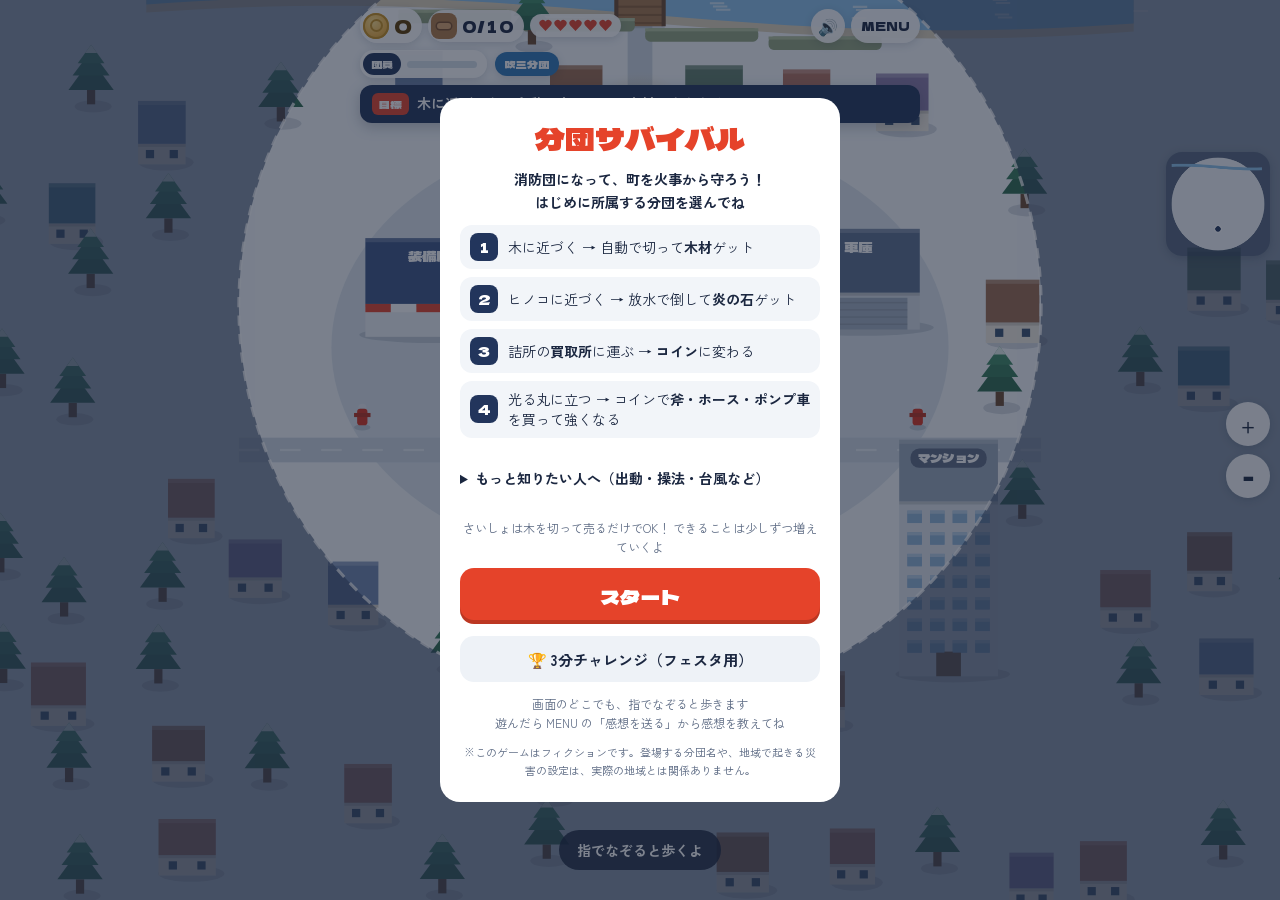
==== index.html @ 6d488d83 "ヒノコたたき：終了時に「タイムアップ！○点」を表示、連打で結果が消えないようにボタンを保護、ランキング画面を追加 Co-Authored-By: Claude Opus 5.5 <noreply@an" ====
<!doctype html>
<html lang="ja">
<head>
<meta charset="utf-8">
<meta name="viewport" content="width=device-width,initial-scale=1,maximum-scale=1,user-scalable=no,viewport-fit=cover">
<script async src="https://www.googletagmanager.com/gtag/js?id=G-117LNT3E63"></script>
<script>window.dataLayer=window.dataLayer||[];function gtag(){dataLayer.push(arguments)}gtag("js",new Date());var DAN=false;try{var q=location.search;if(/[?&]dan=0/.test(q))localStorage.removeItem("suita119-member");else if(/[?&]dan(=|&|$)/.test(q))localStorage.setItem("suita119-member","1");DAN=localStorage.getItem("suita119-member")==="1"}catch(e){}if(DAN)gtag("set","user_properties",{member:"団員"});gtag("config","G-117LNT3E63",DAN?{member:"団員"}:{});</script>
<meta name="theme-color" content="#22355c">
<meta name="apple-mobile-web-app-capable" content="yes">
<meta name="description" content="消防団になって町を火事から守ろう。吹田市消防団のアクション育成ゲーム">
<meta property="og:type" content="website">
<meta property="og:title" content="分団サバイバル｜吹田市消防団のゲーム">
<meta property="og:description" content="消防団になって町を火事から守ろう。吹田市消防団のアクション育成ゲーム">
<meta property="og:url" content="https://suitasyobodan119.github.io/bundan-survival/">
<meta property="og:image" content="https://suitasyobodan119.github.io/bundan-survival/ogp.png">
<meta name="twitter:card" content="summary_large_image">
<style>:root{padding-top:env(safe-area-inset-top,0px);padding-bottom:env(safe-area-inset-bottom,0px)}body{margin:0}img{max-width:100%}[hidden]{display:none!important}</style>
<title>分団サバイバル</title>
<link rel="preconnect" href="https://fonts.googleapis.com">
<link rel="preconnect" href="https://fonts.gstatic.com" crossorigin>
<link rel="stylesheet" href="https://fonts.googleapis.com/css2?family=Dela+Gothic+One&family=Zen+Kaku+Gothic+New:wght@500;700&display=swap">
</head>
<body>
<style>
/* Layout: full-screen action canvas (snowy town from above). HUD pinned top: coins / backpack / hearts, goal banner under it. Ride button bottom-center. Single committed daylight-snow look. */
:root{
  --ink:#1b2740; --navy:#22355c; --shu:#e5432a; --kin:#f3b648; --kin-d:#c8901f; --snow:#e9eff4;
  --wood:#b07a46; --mute:#5d6b84; --panel:rgba(255,255,255,.94); --ok:#2fa86b;
  --display:"Dela Gothic One","Hiragino Sans","Yu Gothic",sans-serif;
  --body:"Zen Kaku Gothic New","Hiragino Sans","Yu Gothic","Meiryo",sans-serif;
  color-scheme:light;
}
html,body{height:100%;overflow:hidden;background:var(--snow);color:var(--ink);overscroll-behavior:none;touch-action:none}
body{position:fixed;inset:0}
body{font-family:var(--body);font-size:14px;overscroll-behavior:none;-webkit-user-select:none;user-select:none;-webkit-tap-highlight-color:transparent;-webkit-touch-callout:none}
*{box-sizing:border-box}
#cv{position:fixed;inset:0;display:block;touch-action:none}
#hud{position:fixed;left:0;right:0;top:0;padding:calc(env(safe-area-inset-top,0px) + 8px) 10px 0;pointer-events:none;display:flex;flex-direction:column;gap:7px;z-index:5}
.row{display:flex;gap:6px;align-items:center;max-width:560px;width:100%;margin:0 auto}
.pill{display:flex;align-items:center;gap:5px;background:var(--panel);border-radius:999px;padding:3px 10px 3px 3px;box-shadow:0 2px 8px rgba(27,39,64,.16);min-width:0;transition:transform .12s}
.pill b{font-family:var(--display);font-weight:400;font-size:16px;font-variant-numeric:tabular-nums;white-space:nowrap}
.pill.coin b{font-size:20px;color:#5c3b00}
.pill.coin,#pBag{flex:none}
#muteBtn{padding:0;width:34px;font-size:16px}
#hud .row>*{flex-shrink:0}
.row.t1{gap:4px}.row.t1 .pill{padding-right:7px}.row.t1 .pill.coin b{font-size:17px}.row.t1 .pill b,.row.t1 .hearts .hpn{font-size:13px}.row.t1 .ic{width:22px;height:22px}.row.t1 .rbtn{padding:0 8px;font-size:11px}.row.t1 #muteBtn{width:30px;padding:0;font-size:14px}
.row.t2 #pBag .ic{display:none}.row.t2 #pBag{padding-left:8px}.row.t2 .hearts{padding:5px 6px}.row.t2 .hearts i{width:11px;height:11px}
.row.t3 #muteBtn{display:none}
@media (max-width:370px){.row{gap:4px}.pill.coin b{font-size:18px}.hearts{padding:5px 7px}}
.hearts{flex:none;align-items:center}
.hearts .hpn{font-family:var(--display);font-weight:400;font-size:15px;margin-left:3px;color:var(--shu);font-variant-numeric:tabular-nums}
.pill.bump{transform:scale(1.14)}
.pill.full{box-shadow:0 0 0 2px var(--shu),0 2px 8px rgba(27,39,64,.16)}
.pill.full b{color:var(--shu)}
.ic{flex:none;width:26px;height:26px;border-radius:50%;display:grid;place-items:center}
.ic.coin{background:radial-gradient(circle at 40% 35%,#ffe08a,var(--kin) 55%,var(--kin-d));box-shadow:inset 0 0 0 2px var(--kin-d)}
.ic.coin::after{content:"";width:9px;height:9px;border:2px solid var(--kin-d);border-radius:50%}
.ic.bag{background:var(--wood);border-radius:8px}
.pill.sand .ic.bag{background:#cdb27a}
.ic.bag::after{content:"";width:14px;height:6px;border-radius:3px;background:#d9a46e;box-shadow:0 0 0 1.5px #7a4f2a}
.hearts{display:flex;gap:2px;padding:5px 9px;background:var(--panel);border-radius:999px;box-shadow:0 2px 8px rgba(27,39,64,.16)}
.hearts i{width:13px;height:13px;background:var(--shu);clip-path:path("M6.5 12 L1 6.2 A3.2 3.2 0 0 1 6.5 2.4 A3.2 3.2 0 0 1 12 6.2 Z")}
.hearts i.off{background:#c9d2de}
.grow{flex:1}
.rbtn{pointer-events:auto;flex:none;height:34px;min-width:34px;padding:0 10px;border-radius:999px;border:0;background:var(--panel);font-family:var(--display);font-size:12px;color:var(--ink);box-shadow:0 2px 8px rgba(27,39,64,.16);cursor:pointer}
#goal{max-width:560px;width:100%;margin:0 auto;display:flex;align-items:center;gap:8px;background:var(--navy);color:#fff;border-radius:12px;padding:8px 12px;box-shadow:0 4px 14px rgba(27,39,64,.25)}
#goal .tag{flex:none;font-family:var(--display);font-size:11px;background:var(--shu);border-radius:6px;padding:3px 7px;letter-spacing:.04em}
#goal p{margin:0;font-weight:700;font-size:14px;line-height:1.4;text-wrap:balance}
#goal.gold{background:#8a5a00} #goal.gold .tag{background:var(--kin);color:#4a3306}
#goal.alert{background:var(--shu)} #goal.alert .tag{background:#fff;color:var(--shu)}
#ride{position:fixed;left:50%;bottom:calc(env(safe-area-inset-bottom,0px) + 22px);transform:translateX(-50%);z-index:6;border:0;border-radius:16px;background:var(--shu);color:#fff;font-family:var(--display);font-size:17px;padding:14px 26px;box-shadow:0 6px 18px rgba(229,67,42,.45),inset 0 -4px 0 rgba(0,0,0,.18);cursor:pointer;white-space:nowrap}
#ride.off{background:var(--navy);box-shadow:0 6px 18px rgba(34,53,92,.4),inset 0 -4px 0 rgba(0,0,0,.18)}
.rrow{max-width:560px;width:100%;margin:0 auto;display:flex;align-items:center;gap:8px}
.rank{display:flex;align-items:center;gap:6px;background:var(--panel);border-radius:999px;padding:3px 10px 3px 3px;box-shadow:0 2px 8px rgba(27,39,64,.16)}
.rank .badge{font-family:var(--display);font-size:11px;color:#fff;background:var(--navy);border-radius:999px;padding:3px 8px;white-space:nowrap}
.rbar{width:70px;height:7px;border-radius:4px;background:#d5dfe9;overflow:hidden}
.rbar i{display:block;height:100%;width:0;background:linear-gradient(90deg,var(--kin),var(--shu))}
.medal{width:104px;height:104px;margin:0 auto;border-radius:50%;display:grid;place-items:center;text-align:center;font-family:var(--display);font-size:17px;line-height:1.25;color:#fff;box-shadow:inset 0 -6px 0 rgba(0,0,0,.2),0 6px 18px rgba(0,0,0,.18);-webkit-text-stroke:.5px rgba(0,0,0,.25)}
.medal.r0{background:radial-gradient(circle at 35% 30%,#c9a27a,#7a4f2a)}
.medal.r1{background:radial-gradient(circle at 35% 30%,#ebbd8e,#9c5e28)}
.medal.r2{background:radial-gradient(circle at 35% 30%,#ffffff,#8c97a8);color:#22355c}
.medal.r3{background:radial-gradient(circle at 35% 30%,#fff3b0,#d19a12);color:#5a3a00}
.medal.shake{animation:shk .7s ease-in-out}
@keyframes shk{0%,100%{transform:rotate(0)}20%{transform:rotate(-12deg) scale(1.05)}40%{transform:rotate(10deg)}60%{transform:rotate(-8deg) scale(1.08)}80%{transform:rotate(6deg)}}
.sec{margin:14px 0 6px;font-size:15px;text-align:left}.sec small{font-size:11px;color:var(--mute);font-weight:400;margin-left:6px}
.dm{display:flex;flex-direction:column;gap:6px}.dmi{display:grid;grid-template-columns:1fr 64px 34px;align-items:center;gap:6px;font-size:13px;text-align:left}.dmi small{font-size:11px;color:var(--mute);text-align:right}.dmi.done span{color:#2f8a55}
.bdg{display:grid;grid-template-columns:repeat(4,minmax(0,1fr));gap:6px}.bi{background:#f2f4f8;border-radius:10px;padding:6px 2px;text-align:center;opacity:.55}.bi.on{background:#fff5df;opacity:1;box-shadow:inset 0 0 0 2px #f3b648}.bi span{display:block;font-size:22px;line-height:1.2}.bi small{display:block;font-size:9.5px;line-height:1.25;color:var(--ink)}
details.how{margin:12px 0;text-align:left}details.how summary{font-weight:700;cursor:pointer;padding:6px 0}
.eqgrid{display:grid;grid-template-columns:repeat(2,minmax(0,1fr));gap:8px}
.eqi{border-radius:12px;padding:8px 10px;background:#f2f5f9;font-size:12px;line-height:1.4}
.eqi b{display:block;font-family:var(--display);font-weight:400;font-size:13px}
.eqi.r1{background:#f6e3cf}.eqi.r2{background:#e6ebf2}.eqi.r3{background:#fff1c2}
.prog{height:10px;border-radius:5px;background:#e3e9f0;overflow:hidden}.prog i{display:block;height:100%;background:linear-gradient(90deg,var(--kin),var(--shu))}
.qq{margin:0;font-weight:700;font-size:16px;line-height:1.7}
.qq rt,.qbtn rt,.qex rt{font-size:.55em}
.qc{display:flex;flex-direction:column;gap:8px}
.qbtn{border:2px solid #dbe3ec;background:#f7f9fc;border-radius:12px;padding:11px 12px;font:inherit;font-weight:700;font-size:15px;text-align:left;color:var(--ink);cursor:pointer;line-height:1.5}
.qbtn:disabled{cursor:default}
.qbtn.ok{background:#dcf5e7;border-color:var(--ok)} .qbtn.ng{background:#fde3dd;border-color:var(--shu)}
.qex{background:#f2f5f9;border-radius:12px;padding:10px 12px;font-size:13px;line-height:1.65}
.qex .note{display:block;margin-top:6px;text-align:left}
.qres{font-family:var(--display);font-size:22px;text-align:center}
.qres.ok{color:var(--ok)} .qres.ng{color:var(--shu)}
.shbar{position:relative;height:46px;border-radius:12px;background:#e3e9f0;overflow:hidden;cursor:pointer}
.shzone{position:absolute;top:0;bottom:0;background:rgba(47,168,107,.45);border-left:3px solid var(--ok);border-right:3px solid var(--ok)}
.shpin{position:absolute;top:-4px;bottom:-4px;width:6px;margin-left:-3px;background:var(--shu);border-radius:3px;box-shadow:0 0 0 2px #fff}
.shlog{display:flex;gap:6px;justify-content:center;flex-wrap:wrap;min-height:26px}
.shlog span{font-family:var(--display);font-size:12px;border-radius:999px;padding:3px 9px;color:#fff;background:var(--navy)}
.shlog span.p{background:var(--kin);color:#4a3306}.shlog span.m{background:#9aa3b2}
.shstep{font-family:var(--display);font-size:24px;text-align:center;color:var(--navy);margin:0}
.town{font-family:var(--display);font-size:11px;color:#fff;background:#e5432a;border-radius:999px;padding:4px 10px;box-shadow:0 2px 8px rgba(27,39,64,.16);white-space:nowrap}
.rk{width:100%;border-collapse:collapse;font-size:13px}.rk td{padding:4px 6px;border-bottom:1px solid #eef2f6;font-variant-numeric:tabular-nums}.rk td:first-child{width:2.5em;font-family:var(--display)}.rk td:last-child{text-align:right}
.rk tr.me td{background:#fff1c2;font-weight:700}
.fic{font-size:11px;color:var(--mute);text-align:center;line-height:1.5}
#zbar{position:fixed;left:0;top:0;transform-origin:0 0;z-index:50;display:flex;flex-direction:column;align-items:center;gap:6px;padding:12px 16px calc(12px + env(safe-area-inset-top,0px));background:var(--navy);color:#fff;font-weight:700;text-align:center}
#zbar button{border:0;border-radius:12px;background:var(--kin);color:#4a3306;font:inherit;font-weight:700;font-size:16px;padding:10px 18px;cursor:pointer}
#zbar small{font-size:12px;opacity:.85}
button,a,.qbtn{touch-action:manipulation}
.hgrid{display:grid;grid-template-columns:repeat(3,minmax(0,1fr));gap:8px}
.hbtn{border:2px solid #dbe3ec;background:#f7f9fc;border-radius:12px;padding:12px 4px;font:inherit;font-weight:700;font-size:14px;color:var(--ink);cursor:pointer}
.hbtn.on{border-color:var(--shu);background:#fde3dd}
#mini{position:fixed;right:10px;top:calc(env(safe-area-inset-top,0px) + 152px);width:104px;height:104px;border-radius:16px;background:rgba(52,68,98,.55);box-shadow:0 2px 10px rgba(27,39,64,.25);z-index:5;cursor:pointer;touch-action:manipulation}
.box>div>.btn{display:block;width:100%}
.cpr{position:relative;display:grid;place-items:center;height:190px;margin:8px 0}
.cprbeat{position:absolute;width:170px;height:170px;border-radius:50%;background:rgba(229,67,42,.18);animation:cprb .545s ease-out infinite}
@keyframes cprb{0%{transform:scale(.8);opacity:1}100%{transform:scale(1.15);opacity:.15}}
.cprbtn{position:relative;width:140px;height:140px;border-radius:50%;border:0;background:radial-gradient(circle at 40% 35%,#ff7a5c,#e5432a);color:#fff;font:inherit;font-size:24px;font-weight:900;box-shadow:0 8px 0 #a82a17;touch-action:manipulation;-webkit-user-select:none;user-select:none;cursor:pointer}
.cprbtn.hit{animation:cprh .12s}@keyframes cprh{50%{transform:translateY(6px);box-shadow:0 2px 0 #a82a17}}
.cprmeter{text-align:center;font-weight:900;font-size:34px;line-height:1}.cprmeter small{font-size:12px;margin-left:4px;color:var(--mute)}.cprmeter .ok{color:#2f8a55}.cprmeter .slow,.cprmeter .fast{color:#e5432a}
.tsucard{background:#fff5df;border-radius:12px;padding:10px 12px;font-size:13px;text-align:left;margin:6px 0 10px}.tsucard b{display:block;color:#8a5a00;font-size:12px}
.tsuq{font-weight:800;text-align:left;margin:8px 0}.note.ng{color:#e5432a;font-weight:700}
.real{margin:14px 0 6px;padding:12px;border-radius:14px;background:#f2f5f9;text-align:center}.real b{display:block;margin-bottom:8px}.real a.fb{display:block;margin:6px 0}.real span{display:block;font-size:11px;color:var(--mute);margin-top:6px;line-height:1.5}
.rtabs{display:grid;grid-template-columns:1fr 1fr;gap:6px;margin:4px 0}.rtab{border:2px solid #dbe3ec;background:#f7f9fc;border-radius:10px;padding:8px;font:inherit;font-weight:700;color:var(--ink)}.rtab.on{border-color:var(--shu);background:#fde3dd}
.ichi{background:#fff5df;border:2px solid #f3b648;border-radius:14px;padding:10px 12px;text-align:left;margin:4px 0}.ichi b{display:block;margin-bottom:4px}.ichi span{display:block;font-size:12px;line-height:1.6}.ichi a.fb{display:block;margin-top:6px;text-align:center}
a.fb.fbbig{display:block;text-align:center;font-size:17px;padding:14px 10px}
.btn.modebtn{display:flex;flex-direction:column;align-items:center;justify-content:center;gap:2px;padding:10px 12px;line-height:1.3}.btn.modebtn b{font-size:18px}.btn.modebtn small{font-size:12px;font-weight:700;opacity:.75}
.btn.danger{background:#fde3dd;color:#b8321e}.btn[disabled]{opacity:.5}
.qsrow{display:grid;grid-template-columns:repeat(3,minmax(0,1fr));gap:6px}.qsrow .btn{font-size:13px;line-height:1.35;padding:8px 4px;min-height:84px;margin-top:0}.qsrow .btn span{display:block;font-size:22px}.qsrow .btn b{display:block;font-size:13px;white-space:nowrap;letter-spacing:-.02em}.qsrow .btn small{display:block;font-size:11px;opacity:.75}.qzlinks a b{display:block;font-size:12px;white-space:nowrap;letter-spacing:-.03em}.qzlinks a small{display:block;font-size:10px}
.qzlinks{display:grid;grid-template-columns:repeat(3,minmax(0,1fr));gap:6px}.real .qzlinks a.fb{margin:0;font-size:12px;line-height:1.35;padding:8px 2px}
.row2{display:grid;grid-template-columns:1fr 1fr;gap:8px}.row2 .btn{margin-top:8px}
#taBar{position:fixed;left:10px;top:calc(env(safe-area-inset-top,0px) + 152px);z-index:6;background:rgba(27,39,64,.88);color:#fff;font-weight:800;font-size:17px;border-radius:14px;padding:8px 12px;pointer-events:none;font-variant-numeric:tabular-nums}
#taBar.low{background:#e5432a;animation:tapulse 1s infinite}@keyframes tapulse{50%{transform:scale(1.06)}}
label.nm{display:block;margin:12px 0 4px;font-size:13px;font-weight:700;text-align:left}label.nm input{display:block;width:100%;box-sizing:border-box;margin-top:6px;font:inherit;font-size:18px;padding:10px 12px;border:2px solid #dbe3ec;border-radius:12px}
.btn.mini{font-size:12px;padding:8px;opacity:.7}.rk td small{display:block;font-size:10px;color:var(--mute)}
#zoom{position:fixed;right:10px;top:50%;transform:translateY(-50%);z-index:5;display:flex;flex-direction:column;gap:8px}
#zoom button{width:44px;height:44px;border-radius:50%;border:0;background:var(--panel);font-family:var(--display);font-size:22px;line-height:1;color:var(--ink);box-shadow:0 2px 8px rgba(27,39,64,.2);cursor:pointer}
#zoom button:disabled{opacity:.4;cursor:default}
#zoom button:focus-visible{outline:3px solid var(--kin);outline-offset:2px}
.warn{background:#fff4e0;border-radius:12px;padding:10px 12px;font-size:13px;line-height:1.55}
.warn b{color:var(--shu)}
#hint{position:fixed;left:50%;bottom:calc(env(safe-area-inset-bottom,0px) + 30px);transform:translateX(-50%);background:rgba(27,39,64,.84);color:#fff;border-radius:999px;padding:10px 18px;font-weight:700;font-size:14px;pointer-events:none;white-space:nowrap;z-index:5}
#pop{opacity:0;position:fixed;left:0;right:0;top:38%;z-index:7;display:flex;flex-direction:column;align-items:center;gap:6px;pointer-events:none;padding-inline:16px;text-align:center}
#pop h3{margin:0;font-family:var(--display);font-weight:400;font-size:34px;color:#fff;-webkit-text-stroke:2px var(--shu);paint-order:stroke fill;text-shadow:0 4px 0 var(--shu),0 8px 18px rgba(0,0,0,.25)}
#pop p{margin:0;background:rgba(27,39,64,.86);color:#fff;font-weight:700;border-radius:999px;padding:6px 14px;font-size:14px}
#pop.show{animation:pop 1.9s ease-out forwards}
@keyframes pop{0%{opacity:0;transform:scale(.4)}12%{opacity:1;transform:scale(1.12)}22%{transform:scale(1)}80%{opacity:1}100%{opacity:0;transform:translateY(-20px)}}
.toasts{position:fixed;left:0;right:0;top:calc(env(safe-area-inset-top,0px) + 104px);display:flex;flex-direction:column;align-items:center;gap:6px;pointer-events:none;z-index:6;padding-inline:16px}
.toast{background:#fff;border-radius:10px;padding:8px 14px;font-weight:700;font-size:13px;box-shadow:0 4px 14px rgba(27,39,64,.2);border-left:4px solid var(--kin);animation:tin .25s ease-out;max-width:520px}
.toast.ok{border-left-color:var(--ok)} .toast.ng{border-left-color:var(--shu)}
@keyframes tin{from{transform:translateY(-6px);opacity:0}to{transform:none;opacity:1}}
.modal{position:fixed;inset:0;z-index:10;background:rgba(20,30,50,.55);display:grid;place-items:center;padding:24px 16px}
.box{touch-action:pan-y;width:100%;max-width:400px;background:#fff;border-radius:20px;padding:22px 20px;display:flex;flex-direction:column;gap:12px;max-height:88vh;overflow:auto}
.box h2{margin:0;font-family:var(--display);font-weight:400;font-size:30px;color:var(--shu);text-align:center;line-height:1.2}
.box p{margin:0;line-height:1.6}
.box .lead{text-align:center;font-weight:700}
.loop{list-style:none;margin:0;padding:0;display:flex;flex-direction:column;gap:8px}
.loop li{display:flex;gap:10px;align-items:center;background:#f2f5f9;border-radius:12px;padding:8px 10px;line-height:1.45}
.loop .n{flex:none;width:28px;height:28px;border-radius:8px;background:var(--navy);color:#fff;display:grid;place-items:center;font-family:var(--display);font-size:14px}
.btn{border:0;border-radius:14px;background:var(--shu);color:#fff;font-family:var(--display);font-size:20px;min-height:56px;padding:0 18px;cursor:pointer;box-shadow:inset 0 -4px 0 rgba(0,0,0,.18)}
.btn.sub{background:#eef2f7;color:var(--ink);font-family:var(--body);font-weight:700;font-size:15px;min-height:46px;box-shadow:none}
.btn:focus-visible,.rbtn:focus-visible,#ride:focus-visible{outline:3px solid var(--kin);outline-offset:2px}
.fb{display:flex;align-items:center;justify-content:center;gap:8px;min-height:50px;border-radius:14px;background:var(--kin);color:#4a3306;font-family:var(--display);font-size:17px;text-decoration:none;box-shadow:inset 0 -4px 0 rgba(0,0,0,.15)}
.fb:focus-visible{outline:3px solid var(--navy);outline-offset:2px}
.note{font-size:12px;color:var(--mute);text-align:center}
@media (prefers-reduced-motion:reduce){.toast{animation:none}}
</style>

<canvas id="cv" aria-label="ゲーム画面。分団の町を上から見た様子"></canvas>
<div id="hud">
  <div class="row">
    <div class="pill coin" id="pCoin"><span class="ic coin"></span><b id="hCoin">0</b></div>
    <div class="pill" id="pBag"><span class="ic bag"></span><b id="hBag">0/10</b></div>
    <div class="hearts" id="hHeart" aria-label="体力"></div>
    <span class="grow"></span>
    <button class="rbtn" id="muteBtn" aria-label="音のオンオフ">🔊</button>
    <button class="rbtn" id="menuBtn">MENU</button>
  </div>
  <div class="rrow"><div class="rank"><span class="badge" id="hRank">団員</span><span class="rbar"><i id="hRankBar"></i></span></div><span class="town" id="hTown">吹三分団</span></div>
  <div id="goal"><span class="tag" id="goalTag">目標</span><p id="goalText"></p></div>
</div>
<canvas id="mini" width="224" height="224" aria-label="ミニマップ。タップした場所に矢印を出す"></canvas>
<div id="taBar" hidden></div>
<div id="zoom"><button id="zIn" aria-label="ズームイン">＋</button><button id="zOut" aria-label="ズームアウト">－</button></div>
<button id="ride" hidden>ポンプ車に乗る</button>
<div id="hint">指でなぞると歩くよ</div>
<div id="zbar" hidden><span>画面が拡大されています</span><button id="zfix">元の大きさに戻す</button><small>戻らない時は、2本指でつまんで縮めてね</small></div>
<div id="pop"><h3 id="popH"></h3><p id="popP"></p></div>
<div class="toasts" id="toasts" aria-live="polite"></div>
<div id="modalRoot"></div>

<script>
/* ===================== 設定 ===================== */
const KEY='bundan-survival-v3';
const RAD=[0,390,540,700,880,1060];
const CAPS=[0,10,20,35,55,80];
const MULT=[0,1,1.5,2,3];
const UP={
  axe:{name:'斧',icon:'axe',cost:[null,5,20,60,150,400],fx:l=>`木を切るのが速くなった！ 1本で木材${1+l}個`},
  bag:{name:'リュック',icon:'bag',cost:[null,8,25,70,180],fx:l=>`背中に${CAPS[l]}個まで持てる！`},
  hose:{name:'ホース',icon:'hose',cost:[null,10,30,80,200,500],fx:l=>'放水が強く、遠くまで届く！'},
  truck:{name:'ポンプ車',icon:'truck',cost:[30,100,260,650],fx:l=>l===1?'自動で火事とヒノコを消しに行く！ 近くで「乗る」もできる':'ポンプ車がパワーアップ！'},
  yagura:{name:'火の見やぐら',icon:'tower',cost:[null,50,150,400,1000],fx:l=>'町が広がった！ 木もヒノコも増える'},
  price:{name:'買取アップ',icon:'price',cost:[null,30,90,250],fx:l=>`売ったときのコインが${MULT[l]}倍！`},
  levee:{name:'堤防',icon:'levee',cost:[60,160,380],fx:l=>`堤防が${l}段高くなった！ 土嚢が少なくても町を守れる`},
  rail:{name:'トロッコ',icon:'cart',cost:[80,220,520],fx:l=>`${['','南','西','東'][l]}の森にトロッコ駅ができた！ 木を置くと自動で売ってくれる`},
  box:{name:'装備箱',icon:'chest',fx:()=>''},
  d_mt:{name:'山田分団',icon:'mt',cost:[800],fx:()=>'大きな公園の森がある分団。ときどき林野火災が起きる'},
  d_res:{name:'千里丘分団',icon:'town',cost:[1200],fx:()=>'家が多い分団。ときどき地震が起きる'},
  d_s:{name:'岸部分団',icon:'lake',cost:[1800],fx:()=>'池のある分団。ゲリラ豪雨で浸水が起きる'},
  d_n:{name:'豊津分団',icon:'city',cost:[2500],fx:()=>'オフィスビルが多い分団。高層ビル火災が起きる'},
  d_nw:{name:'千二分団',icon:'town',cost:[1000],fx:()=>'古い木造の家が多い分団。火がとなりへ燃え移る延焼火災が起きる'},
  d_ne:{name:'豊津分団',icon:'city',cost:[1500],fx:()=>'駅前の商店街がある分団。ヒノコの大群がやってくる'},
  d_sw:{name:'吹一分団',icon:'city',cost:[2200],fx:()=>'工場が多い分団。大きな工場火災が起きる'},
  d_se:{name:'吹二分団',icon:'town',cost:[3000],fx:()=>'公園と夏祭りの分団。熱中症の救護出動がある'},
  bus:{name:'路線バス',icon:'bus',cost:[200],fx:()=>'バス停に立つと、ほかの分団へすぐ行ける！'},
  soho:{name:'操法大会',icon:'hose'},
  amb:{name:'救急車',icon:'amb',cost:[150],fx:()=>'救急出動は救急車に乗って向かおう。クイズのヒントが使えて、ごほうび1.5倍'},
  tank:{name:'水槽車',icon:'tank',cost:[250],fx:()=>'ポンプ車についていって、放水パワーが2倍になる'},
  ladder:{name:'はしご車',icon:'ladder',cost:[400],fx:()=>'乗って出動すると、高いところの火事と救助ができる'},
  crew:{name:'団員',icon:'crew',fx:()=>'木を切って売ってくれる。コインは買取所の横にたまる'},
};
const PADS=[
  {id:'sell',x:0,y:80},
  {id:'axe',x:-250,y:84,unlock:()=>S.f.sold},
  {id:'hose',x:-160,y:84,unlock:()=>S.f.mon},
  {id:'bag',x:-205,y:164,unlock:()=>S.lv.axe>=2},
  {id:'crew',x:108,y:168,unlock:()=>S.earned>=22},
  {id:'truck',x:212,y:90,unlock:()=>S.earned>=30||S.f.ext},
  {id:'yagura',x:100,y:-118,unlock:()=>S.lv.truck>=1},
  {id:'price',x:-98,y:168,unlock:()=>S.lv.yagura>=2},
  {id:'levee',x:-290,y:-150,unlock:()=>(S.tyN||0)>=1},
  {id:'amb',x:318,y:62,unlock:()=>!!S.f.emerg},
  {id:'tank',x:318,y:-28,unlock:()=>(S.rank||0)>=1},
  {id:'ladder',x:318,y:-118,unlock:()=>(S.rank||0)>=2},
  {id:'d_mt',x:90,y:-1000,unlock:()=>S.lv.yagura>=5,lock:()=>(S.rank||0)<2?'部長になると開ける':null},
  {id:'d_res',x:1000,y:190,unlock:()=>S.lv.yagura>=5,lock:()=>(S.rank||0)<3?'副分団長になると開ける':null},
  {id:'d_s',x:90,y:1000,unlock:()=>S.lv.yagura>=5,lock:()=>(S.rank||0)<4?'分団長になると開ける':null},
  {id:'d_n',x:-1000,y:190,unlock:()=>S.lv.yagura>=5,lock:()=>(S.rank||0)<5?'副団長になると開ける':null},
  {id:'d_nw',x:-700,y:-720,unlock:()=>S.lv.yagura>=5,lock:()=>(S.rank||0)<2?'部長になると開ける':null},
  {id:'d_ne',x:700,y:-720,unlock:()=>S.lv.yagura>=5,lock:()=>(S.rank||0)<3?'副分団長になると開ける':null},
  {id:'d_sw',x:-700,y:720,unlock:()=>S.lv.yagura>=5,lock:()=>(S.rank||0)<4?'分団長になると開ける':null},
  {id:'d_se',x:700,y:720,unlock:()=>S.lv.yagura>=5,lock:()=>(S.rank||0)<5?'副団長になると開ける':null},
  {id:'bus',x:175,y:205,unlock:()=>DIST.some(d=>S.lv[d.id])},
  {id:'soho',x:-95,y:-95,unlock:()=>(S.rank||0)>=1},
  {id:'box',x:-300,y:168,unlock:()=>S.lv.yagura>=2||(S.rank||0)>=1},
  {id:'rail',get x(){return RAILS[Math.min(S.lv.rail||0,2)].pad.x},get y(){return RAILS[Math.min(S.lv.rail||0,2)].pad.y},unlock:()=>(S.lv.rail||0)<3&&S.lv.yagura>=RAILS[Math.min(S.lv.rail||0,2)].need},
];
const PADMAP=Object.fromEntries(PADS.map(p=>[p.id,p]));
const BLD=[
  {id:'tsume',x:0,y:-6,w:132,h:70,ht:40},
  {id:'shop',x:-205,y:-2,w:124,h:64,ht:32},
  {id:'garage',x:212,y:-8,w:120,h:62,ht:36},
  {id:'tower',x:0,y:-128,w:52,h:30,ht:0},
  {id:'hr',x:300,y:330,w:96,h:60,ht:170},
  {id:'hr',x:-1690,y:-30,w:96,h:60,ht:170},{id:'hr',x:-1230,y:-140,w:96,h:60,ht:190},{id:'hr',x:-1700,y:380,w:96,h:60,ht:150},
];
const PILE={x:78,y:112}, PARK={x:212,y:52}, START={x:0,y:210};
const ROOFS=['#6f86ad','#9b6b4f','#5f7d6a','#b0715f','#8a7aa8','#4f7f94'];

/* ===================== 状態 ===================== */
let S;
function fresh(){return{v:3,started:false,coins:0,frac:0,wood:0,stone:0,lv:{axe:1,bag:1,hose:1,truck:0,yagura:1,price:1,levee:0,rail:0,amb:0,tank:0,ladder:0,d_mt:0,d_res:0,d_s:0,d_n:0,d_nw:0,d_ne:0,d_sw:0,d_se:0,bus:0,park:0,bousai:0,museum:0},eqp:{},dlv:{},st:{},badges:[],dcrew:{},crew:0,paid:{},f:{},earned:0,pile:0,seen:['sell'],muted:false,uz:.8,px:null,py:null,sand:0,tyN:0,tyT:null,merit:0,rank:0,eq:{helmet:0,coat:0,boots:0,nozzle:0},boxN:0,boxes:0,rs:[{w:0,s:0},{w:0,s:0},{w:0,s:0}]}}
function load(){try{const s=JSON.parse(localStorage.getItem(KEY));return s&&s.v===3?s:null}catch(e){return null}}
function save(){if(S&&S.ta)return true;if(S){if(!P.ride){S.px=Math.round(P.x);S.py=Math.round(P.y)}}try{localStorage.setItem(KEY,JSON.stringify(S));return true}catch(e){return false}}

const radius=()=>RAD[S.lv.yagura];
const cap=()=>CAPS[S.lv.bag];
const carry=()=>S.wood+S.stone;
const chopInt=()=>.32*Math.pow(.75,S.lv.axe-1);
const woodPer=()=>1+S.lv.axe;
const hosePow=()=>4*Math.pow(1.6,S.lv.hose-1)*(1+eqB('coat',[0,.15,.3,.5]))*(P.hose?2.5:1);
const hoseRange=()=>86+12*S.lv.hose+eqB('nozzle',[0,10,20,35])+(P.hose?40:0);
const maxHp=()=>5+S.eq.helmet+(S.eq.helmet?Math.floor(eqp('helmet')/2):0);
const spdMul=()=>1+eqB('boots',[0,.08,.15,.25]);
const truckPow=()=>10*Math.pow(1.7,S.lv.truck-1)*(S.lv.tank?2:1);
const truckRange=()=>150+20*S.lv.truck;
const truckSpeed=()=>150+25*S.lv.truck;
const crewMax=()=>1+2*S.lv.yagura;
const crewCost=()=>Math.round(15*Math.pow(1.6,S.crew));
const yl=()=>S.lv.yagura;
function padCost(id){if(id==='soho')return null;if(id.startsWith('dc_')){const n=(S.dcrew||{})[id.slice(3)]||0;return n<3?Math.round(60*Math.pow(1.6,n)):null}if(id==='box')return Math.min(500,60+30*(S.boxN||0));if(id==='crew')return S.crew<crewMax()?crewCost():null;const c=UP[id].cost[S.lv[id]];return c==null?null:c}
function padRem(id){const c=padCost(id);return c==null?null:c-(S.paid[id]||0)}
const unlocked=p=>!p.unlock||p.unlock();
const padName=id=>UP[id].name;
function padLvText(id){if(id==='crew')return `${S.crew+1}人目`;if(id==='box')return '';if(id==='rail')return ['南の駅','西の駅','東の駅'][S.lv.rail]||'';if(id.startsWith('dc_'))return `${((S.dcrew||{})[id.slice(3)]||0)+1}人目`;if(VEHS.includes(id)||id.startsWith('d_')||id==='bus')return '';if(id==='truck'&&S.lv.truck===0)return '';return 'Lv'+(S.lv[id]+1)}

/* ===================== 実行時 ===================== */
const P={x:START.x,y:START.y,face:1,moving:false,hp:5,hurt:0,since:9,ride:false,chopT:0,spray:null,full:0};
const T={x:PARK.x,y:PARK.y,face:-1,spray:null,moving:false};
let trees=[],houses=[],mons=[],drops=[],workers=[],parts=[],floats=[];
let monT=3,bossT=90,payT=0,sellT=0,pileT=0,shake=0,zoom=1,regenT=0;

/* ===================== ユーティリティ ===================== */
function mulberry(a){return function(){a|=0;a=a+0x6D2B79F5|0;let t=Math.imul(a^a>>>15,1|a);t=t+Math.imul(t^t>>>7,61|t)^t;return((t^t>>>14)>>>0)/4294967296}}
const dist=(a,b,c,d)=>Math.hypot(a-c,b-d);
const clamp=(v,a,b)=>Math.max(a,Math.min(b,v));
const DIST=[{id:'d_mt',name:'山田分団',x:0,y:-1450,r:520,col:'#eef3ee'},{id:'d_res',name:'千里丘分団',x:1450,y:120,r:520,col:'#f5f8fb'},{id:'d_s',name:'岸部分団',x:0,y:1450,r:520,col:'#f1f6f9'},{id:'d_n',name:'豊津分団',x:-1450,y:120,r:520,col:'#f3f4f7'},{id:'d_nw',name:'千二分団',x:-1080,y:-1080,r:520,col:'#f4efe6'},{id:'d_ne',name:'豊津分団',x:1080,y:-1080,r:520,col:'#f3f3f8'},{id:'d_sw',name:'吹一分団',x:-1080,y:1080,r:520,col:'#eef0f2'},{id:'d_se',name:'吹二分団',x:1080,y:1080,r:520,col:'#f0f6ee'}];
DIST.forEach(d=>{d.bx=d.x;d.by=d.y-40;d.stop={x:d.x+95,y:d.y+70};d.sell={x:d.x-95,y:d.y+70};BLD.push({id:'dt',d,x:d.bx,y:d.by,w:116,h:60,ht:34});
  const pad={id:'dc_'+d.id,x:d.x,y:d.y+150,unlock:()=>!!S.lv[d.id]};PADS.push(pad);PADMAP[pad.id]=pad;UP[pad.id]={name:`${d.name}の団員`,icon:'crew'}});
const LAKE={x:-190,y:1560,rx:140,ry:80};
const nearDistStuff=(x,y)=>DIST.some(d=>dist(x,y,d.bx,d.by)<105||dist(x,y,d.stop.x,d.stop.y)<60||dist(x,y,d.sell.x,d.sell.y)<60||dist(x,y,d.x,d.y+150)<55||(Math.abs(x)<40&&Math.abs(y)>1000))||BLD.some(b=>b.id==='hr'&&dist(x,y,b.x,b.y)<115)||((x-LAKE.x)/(LAKE.rx+40))**2+((y-LAKE.y)/(LAKE.ry+40))**2<1;
const openD=()=>DIST.filter(d=>S.lv[d.id]);
function inArea(x,y,m){if(Math.hypot(x,y)<radius()-m)return true;for(const d of openD())if(dist(x,y,d.x,d.y)<d.r-m)return true;return false}
const active=o=>inArea(o.x,o.y,18);
function blocked(x,y){for(const b of BLD){if(Math.abs(x-b.x)<b.w/2+8&&y>b.y-b.h/2-4&&y<b.y+b.h/2+10)return true}for(const l of logs){if(Math.abs(x-l.x)<42&&Math.abs(y-l.y)<14)return true}return false}
let logs=[];
const riverY=x=>-310+16*Math.sin(x/190);
const inRiver=(x,y)=>Math.abs(y-riverY(x))<28||((x+190)/140)**2+((y-1560)/80)**2<1;
const onBridge=(x,y)=>Math.abs(x)<24&&inRiver(x,y);
const DEPOT={x:-150,y:-150};
const SHELTER={x:-75,y:42};
const RIVER_HOUSES=[[-215,-210],[-62,-196],[72,-196],[162,-192],[255,-188]];
function genWorld(){
  const r=mulberry(4242);trees=[];houses=[];
  [[-48,282],[82,292],[-8,342],[100,368],[-82,350],[-30,420]].forEach(p=>trees.push(mkTree(p[0],p[1])));
  for(let gx=-1100;gx<=1100;gx+=92)for(let gy=-1100;gy<=1100;gy+=92){
    const x=gx+(r()-.5)*46,y=gy+(r()-.5)*46,d=Math.hypot(x,y);if(d>1070)continue;
    if(Math.abs(x)<330&&y>-235&&y<255)continue;
    if(Math.abs(x)<140&&y>=255&&y<440)continue;
    if(Math.abs(y-riverY(x))<62)continue;
    if(dist(x,y,300,330)<115)continue;
    if((Math.abs(x-40)<34&&y>100&&y<540)||(Math.abs(y-140)<40&&Math.abs(x)<540))continue;
    const v=r();
    if(v<.44)trees.push(mkTree(x,y));
    else if(v<.62)houses.push({x,y,w:42+r()*14,h:34+r()*8,ht:20,roof:ROOFS[Math.floor(r()*ROOFS.length)],st:'ok',hp:0,burn:0,t:0,sm:0});
  }
  const r2=mulberry(777);
  for(let gx=-520;gx<=520;gx+=70)for(let gy=-1970;gy<=-930;gy+=70){const x=gx+(r2()-.5)*36,y=gy+(r2()-.5)*36;
    if(dist(x,y,0,-1450)>500||Math.hypot(x,y)<1090||Math.abs(x)<44)continue;const v=r2();
    if(v<.64){const t=mkTree(x,y);t.mt=true;trees.push(t)}else if(v<.69)houses.push({x,y,w:40,h:32,ht:18,roof:'#7a5a3a',st:'ok',hp:0,burn:0,t:0,sm:0})}
  for(let gx=940;gx<=1960;gx+=94)for(let gy=-420;gy<=660;gy+=94){const x=gx+(r2()-.5)*40,y=gy+(r2()-.5)*40;
    if(dist(x,y,1450,120)>500||Math.hypot(x,y)<1090||Math.abs(y-140)<46||Math.abs(y-riverY(x))<62)continue;const v=r2();
    if(v<.58)houses.push({x,y,w:44+r2()*14,h:34+r2()*8,ht:20,roof:ROOFS[Math.floor(r2()*ROOFS.length)],st:'ok',hp:0,burn:0,t:0,sm:0,res:true});else if(v<.7)trees.push(mkTree(x,y))}
  for(let gx=-520;gx<=520;gx+=92)for(let gy=930;gy<=1970;gy+=92){const x=gx+(r2()-.5)*40,y=gy+(r2()-.5)*40;
    if(dist(x,y,0,1450)>500||Math.hypot(x,y)<1090)continue;const v=r2();
    if(v<.5)houses.push({x,y,w:44+r2()*12,h:34+r2()*8,ht:20,roof:ROOFS[Math.floor(r2()*ROOFS.length)],st:'ok',hp:0,burn:0,t:0,sm:0,ds:true});else if(v<.72)trees.push(mkTree(x,y))}
  for(let gx=-1960;gx<=-940;gx+=88)for(let gy=-420;gy<=660;gy+=88){const x=gx+(r2()-.5)*36,y=gy+(r2()-.5)*36;
    if(dist(x,y,-1450,120)>500||Math.hypot(x,y)<1090||Math.abs(y-140)<44||Math.abs(y-riverY(x))<62)continue;const v=r2();
    if(v<.6)houses.push({x,y,w:46+r2()*14,h:34+r2()*8,ht:22,roof:ROOFS[Math.floor(r2()*ROOFS.length)],st:'ok',hp:0,burn:0,t:0,sm:0,dn:true});else if(v<.7)trees.push(mkTree(x,y))}
  trees=trees.filter(t=>!nearDistStuff(t.x,t.y));houses=houses.filter(h=>!nearDistStuff(h.x,h.y));
  RIVER_HOUSES.forEach(([x,y],i)=>houses.push({x,y,w:46+(i%3)*5,h:36,ht:20,roof:ROOFS[i%ROOFS.length],st:'ok',hp:0,burn:0,t:0,sm:0}));
}
function mkTree(x,y){return{x,y,hp:3,st:'up',t:0,shake:0}}

/* ===================== 音 ===================== */
let AC=null;const lastS={};
function audio(){if(AC)return;try{AC=new(window.AudioContext||window.webkitAudioContext)()}catch(e){}}
function tone(f,d,type,g,slide,delay){if(!AC||S.muted)return;const t=AC.currentTime+(delay||0),o=AC.createOscillator(),a=AC.createGain();o.type=type||'sine';o.frequency.setValueAtTime(f,t);if(slide)o.frequency.exponentialRampToValueAtTime(slide,t+d);a.gain.setValueAtTime(g||.06,t);a.gain.exponentialRampToValueAtTime(.0001,t+d);o.connect(a).connect(AC.destination);o.start(t);o.stop(t+d+.02)}
let combo=0,comboT=0;
function snd(k){if(!AC||S.muted)return;const now=performance.now();if(lastS[k]&&now-lastS[k]<45)return;lastS[k]=now;
  if(k==='chop')tone(200,.09,'triangle',.1,80);
  else if(k==='pick'){combo=Math.min(combo+1,16);comboT=.6;tone(520+combo*45,.07,'sine',.07)}
  else if(k==='coin'){combo=Math.min(combo+1,16);comboT=.6;tone(900+combo*30,.05,'square',.03);tone(1300+combo*30,.07,'square',.025,null,.04)}
  else if(k==='buy'){[523,659,784,1047].forEach((f,i)=>tone(f,.16,'square',.05,null,i*.08))}
  else if(k==='hurt')tone(220,.22,'sawtooth',.07,70);
  else if(k==='kill'){tone(700,.12,'triangle',.08,1400);tone(300,.15,'sine',.06,120,.03)}
  else if(k==='boss'){tone(110,.5,'sawtooth',.08,70);tone(110,.5,'sawtooth',.08,70,.55)}
  else if(k==='tick')tone(1500,.03,'square',.02);
  else if(k==='new'){tone(880,.1,'sine',.06);tone(1320,.14,'sine',.06,null,.1)}
}
function buzz(ms){try{navigator.vibrate&&navigator.vibrate(ms)}catch(e){}}

/* ===================== 演出 ===================== */
function float(x,y,txt,col,size){floats.push({x,y,txt,col:col||'#fff',size:size||14,life:1})}
function burst(x,y,c,n){for(let i=0;i<n;i++){const a=Math.random()*7,s=60+Math.random()*140;parts.push({k:'conf',x,y,vx:Math.cos(a)*s,vy:Math.sin(a)*s-90,life:1,c:i%3===0?'#e5432a':i%3===1?c:'#22355c'})}}
function fly(item,x,y,tx,ty){parts.push({k:'fly',item,sx:x,sy:y,tx,ty,t:0,life:1})}
function toast(m,k){const el=document.createElement('div');el.className='toast '+(k||'');el.textContent=m;const b=document.getElementById('toasts');b.appendChild(el);while(b.children.length>2)b.firstChild.remove();setTimeout(()=>el.remove(),3200)}
function pop(h,p){const el=document.getElementById('pop');document.getElementById('popH').textContent=h;document.getElementById('popP').textContent=p;el.classList.remove('show');void el.offsetWidth;el.classList.add('show')}
function bump(id){const el=document.getElementById(id);el.classList.add('bump');clearTimeout(el._t);el._t=setTimeout(()=>el.classList.remove('bump'),120)}

/* ===================== 物の出現 ===================== */
function drop(k,x,y,n){for(let i=0;i<n;i++){const a=Math.random()*7,s=40+Math.random()*70;drops.push({k,x,y,vx:Math.cos(a)*s,vy:Math.sin(a)*s,z:0,vz:120+Math.random()*80,t:0})}if(drops.length>160)drops.splice(0,drops.length-160)}
function spawnMon(boss){
  const R=radius();
  for(let i=0;i<40;i++){const a=Math.random()*Math.PI*2,d=boss?R-50:R*(.62+Math.random()*.32);const x=Math.cos(a)*d,y=Math.sin(a)*d;
    if(Math.hypot(x,y)<310)continue;if(!boss&&dist(x,y,P.x,P.y)<170)continue;
    const hp=boss?110*Math.pow(1.8,yl()-2):6*Math.pow(1.7,yl()-1);
    mons.push({x,y,hp,max:hp,boss:!!boss,t:Math.random()*9,hit:0,house:null});return true}
  return false;
}
function ignite(h){h.ev=false;h.st='fire';h.hp=12*(1+.6*(yl()-1));h.burn=0;h.sm=0}

/* ===================== 購入 ===================== */
function levelUp(id){
  S.paid[id]=0;const p=PADMAP[id];burst(p.x,p.y,'#f3b648',34);snd('buy');buzz(40);shake=6;
  if(id==='box'){S.boxN=(S.boxN||0)+1;giveBox('装備屋で買った');return}
  if(id.startsWith('dc_')){const k=id.slice(3);S.dcrew=S.dcrew||{};S.dcrew[k]=(S.dcrew[k]||0)+1;addWorker(p.x,p.y,k);pop(`${UP[id].name}が入団！`,'この分団の木を切って、近くの買取所で売ってくれる');return}
  if(id==='bus'){S.lv.bus=1;pop('路線バス 開通！',UP.bus.fx());return}
  if(id.startsWith('d_')){S.lv[id]=1;pop(`${UP[id].name}を結成！`,UP[id].fx());return}
  if(VEHS.includes(id)){S.lv[id]=1;const v=VEH[id];v.x=PADMAP[id].x;v.y=PADMAP[id].y;pop(`${UP[id].name} 配備！`,UP[id].fx());return}
  if(id==='crew'){S.crew++;addWorker(p.x,p.y);pop('団員が入団！',UP.crew.fx());return}
  S.lv[id]++;const L=S.lv[id];
  if(id==='truck'&&L===1){T.x=PARK.x;T.y=PARK.y;pop('ポンプ車 登場！',UP.truck.fx(1));return}
  if(id==='yagura'){for(let i=0;i<2;i++)spawnMon();if(L===2)bossT=60}
  pop(`${UP[id].name} Lv${L}！`,UP[id].fx(L));
}

/* ===================== 団員 ===================== */
function addWorker(x,y,home){workers.push({x,y,st:'seek',tg:null,wood:0,t:0,face:1,home:home||null})}
function updWorker(w,dt){
  const sp=95,sell=PADMAP.sell;
  const move=(tx,ty,r)=>{const d=dist(w.x,w.y,tx,ty);if(d<(r||22))return true;w.x+=(tx-w.x)/d*sp*dt;w.y+=(ty-w.y)/d*sp*dt;w.face=tx>w.x?1:-1;return false};
  if(w.st==='seek'){
    if(!w.tg||w.tg.st!=='up'){let b=null,bd=1e9;for(const tr of trees){if(tr.st!=='up'||tr.fire||!active(tr))continue;const taken=workers.some(o=>o!==w&&o.tg===tr);const d=dist(w.x,w.y,tr.x,tr.y)+(taken?400:0);if(d<bd){bd=d;b=tr}}w.tg=b}
    if(!w.tg)return;if(move(w.tg.x,w.tg.y+6,24)){w.st='chop';w.t=0}
  }else if(w.st==='chop'){
    w.t+=dt;if(w.t>.9/(1+.35*wLv(w))){w.t=0;const tr=w.tg;if(tr&&tr.st==='up'){tr.hp--;tr.shake=.15;chips(tr.x,tr.y-14);if(tr.hp<=0){tr.st='stump';tr.t=20;w.wood+=2}}
      if(!tr||tr.st!=='up')w.st=w.wood>=6?'ret':'seek'}
  }else{
    if(!w.dep)w.dep=nearestDeposit(w.x,w.y);const dp=w.dep;
    if(move(dp.x,dp.y,26)){if(dp.line!=null){S.rs[dp.line].w+=w.wood;float(dp.x,dp.y-30,'+'+w.wood,'#d9a46e',12)}else if(dp.dsell){const v=Math.floor(w.wood*MULT[S.lv.price]*(1+.5*wLv(w)));S.coins+=v;S.earned+=v;float(dp.x,dp.y-30,'+'+v,'#f3b648',13)}else{const v=w.wood*MULT[S.lv.price];S.pile+=v;S.earned+=v;float(PILE.x,PILE.y-20,'+'+Math.floor(v),'#f3b648',13)}w.wood=0;w.dep=null;w.st='seek'}
  }
}
function chips(x,y){for(let i=0;i<4;i++){const a=-Math.PI/2+(Math.random()-.5)*2;parts.push({k:'chip',x,y,vx:Math.cos(a)*90,vy:Math.sin(a)*90,life:.6})}}

/* ===================== 目標 ===================== */
function nearest(list,x,y,ok){let b=null,bd=1e9;for(const o of list){if(ok&&!ok(o))continue;const d=dist(x,y,o.x,o.y);if(d<bd){bd=d;b=o}}return b}
let guide={t:'',tg:null,mode:''};
function cheapestPad(afford){let b=null,bc=1e9;for(const p of PADS){if(p.id==='sell'||!unlocked(p)||(p.lock&&p.lock()))continue;const r=padRem(p.id);if(r==null)continue;if(afford&&r>S.coins)continue;if(r<bc){bc=r;b=p}}return b}
function updGuide(){
  const tree=nearest(trees,P.x,P.y,o=>o.st==='up'&&active(o));
  const fire=nearest(houses,P.x,P.y,o=>o.st==='fire'&&active(o));
  const boss=mons.find(m=>m.boss);
  const mon=nearest(mons,P.x,P.y,m=>!m.boss);
  const sell=PADMAP.sell;let g;
  if(!S.f.chopped)g={t:'木に近づこう。自動で木を切って木材がもらえる',tg:tree};
  else if(!S.f.sold)g=carry()>0?{t:'木材を詰所の「買取所」の丸に運ぶとコインになる',tg:sell}:{t:'木に近づいて木材を集めよう',tg:tree};
  else if(hr&&P.ride!=='ladder')g={t:`高層ビル火災！ はしご車に乗って出動しよう（あと${Math.ceil(hr.t)}秒）`,tg:VEH.ladder,mode:'alert'};
  else if(hr)g={t:`高層ビルに近づくと、はしごで放水と救助ができる（あと${Math.ceil(hr.t)}秒）`,tg:{x:HRB.x,y:HRB.y},mode:'alert'};
  else if(rain&&rain.hs.some(h=>h.person)){const h=nearest(rain.hs,P.x,P.y,o=>o.person);g=P.ride==='boat'?{t:'浸水した家のそばまでボートで行こう',tg:h,mode:'alert'}:{t:`${distName('d_s')}で浸水！ 救助ボートに乗って助けよう（あと${Math.ceil(rain.t)}秒）`,tg:BOAT,mode:'alert'}}
  else if(eq&&eq.hs.some(h=>h.person)){const h=nearest(eq.hs,P.x,P.y,o=>o.person);g={t:P.ride&&dist(P.x,P.y,h.x,h.y)<150?'車から降りて、倒れた家のそばに立とう':`地震！ 倒れた家のそばに立って、取り残された人を助けよう（あと${Math.ceil(eq.t)}秒）`,tg:h,mode:'alert'}}
  else if(trees.some(t=>t.fire)){const tr=nearest(trees,P.x,P.y,o=>o.fire);g={t:'山で林野火災！ 燃え広がる前に放水で消そう',tg:tr,mode:'alert'}}
  else if(em&&S.lv.amb&&P.ride!=='amb')g={t:`救急出動！ まず救急車に乗ろう（あと${Math.ceil(em.t)}秒）`,tg:VEH.amb,mode:'alert'};
  else if(em)g={t:`救急出動！ 倒れた人のところへ急ごう（あと${Math.ceil(em.t)}秒）`,tg:em,mode:'alert'};
  else if(cheapestPad(true)){const p=cheapestPad(true);g={t:`コインで「${padName(p.id)}」が買える！ 光っている丸に立とう`,tg:p,mode:'gold'}}
  else if(boss)g={t:'大ヒノコが来た！ ポンプ車で消そう',tg:boss,mode:'alert'};
  else if(fire)g={t:'火事だ！ 近づくと放水する。消すとお礼のコインが出る',tg:fire,mode:'alert'};
  else if(P.hp<=2&&mon&&dist(P.x,P.y,mon.x,mon.y)<200)g={t:'体力が少ない！ 少し離れると回復する',tg:sell,mode:'alert'};
  else if(mon&&(!S.f.killed||dist(P.x,P.y,mon.x,mon.y)<300))g={t:'ヒノコに近づくと放水！ 倒すと「炎の石」（高く売れる）',tg:mon,mode:'alert'};
  else if(carry()>=cap()){const dp=nearestDeposit(P.x,P.y);g={t:dp.line!=null?'背中がいっぱい！ 近くのトロッコ駅に置こう':'背中がいっぱい！ 買取所でコインにかえよう',tg:dp}}
  else if(S.pile>=5)g={t:'団員が稼いだコインを受け取ろう',tg:PILE,mode:'gold'};
  else{const p=cheapestPad(false);
    if(p){const need=padRem(p.id)-S.coins;g={t:`あと ${need} コインで「${padName(p.id)}」！ 集めて売ろう`,tg:carry()>=cap()*.7?sell:(tree||sell)}}
    else g={t:'木を切ってヒノコを倒し、町を守ろう',tg:tree}}
  if(P.ride==='truck'&&T.w!=null&&T.w<tCap()*.15&&!T.conn){const ws=waterSrc(T);g={t:'ポンプ車の水が少ない！ 消火栓・防火水槽・川の近くに止めて補給しよう',tg:ws,mode:'alert'}}
  const tg2=tyGuide();if(tg2)g=tg2;
  if(wp){if(dist(P.x,P.y,wp.x,wp.y)<70){wp=null;toast('目的地に着いた')}else if(g.mode!=='alert')g={t:'地図でえらんだ場所へ向かおう',tg:wp,mode:''}}
  if(P.ride&&g.tg===tree)g.tg=null;
  guide=g;
  const el=document.getElementById('goal');el.className=g.mode||'';
  document.getElementById('goalTag').textContent=g.mode==='gold'?'コイン':g.mode==='alert'?'出動':'目標';
  const gt=document.getElementById('goalText');if(gt.textContent!==g.t)gt.textContent=g.t;
}

/* ===================== 入力 ===================== */
const VV=window.visualViewport;const zoomedIn=()=>!!(VV&&VV.scale>1.02);
document.addEventListener('touchmove',e=>{if(e.touches&&e.touches.length>1&&zoomedIn())return;if(!e.target.closest||!e.target.closest('.box'))e.preventDefault()},{passive:false});
['gesturestart','gesturechange','dblclick'].forEach(ev=>document.addEventListener(ev,e=>{if(zoomedIn())return;e.preventDefault()},{passive:false}));
let lastTE=0;document.addEventListener('touchend',e=>{const now=Date.now();if(now-lastTE<350&&!(e.target.closest&&e.target.closest('[data-act=shtap]'))&&e.target!==cv){e.preventDefault();const b=e.target.closest&&e.target.closest('button,a,[data-act]');if(b)b.click()}lastTE=now},{passive:false});
function resetZoom(){const m=document.querySelector('meta[name=viewport]');if(!m)return;const base='width=device-width,initial-scale=1,maximum-scale=1,user-scalable=no,viewport-fit=cover';m.content=base+',minimum-scale=1';setTimeout(()=>{m.content=base},120);window.scrollTo(0,0)}
function placeZoomBar(){const b=document.getElementById('zbar');if(!b)return;const z=zoomedIn();b.hidden=!z;if(!z||!VV)return;b.style.transform=`translate(${VV.offsetLeft}px,${VV.offsetTop}px) scale(${1/VV.scale})`;b.style.width=(VV.width*VV.scale)+'px'}
if(VV){VV.addEventListener('resize',placeZoomBar);VV.addEventListener('scroll',placeZoomBar)}
const keys={};let joy=null,moved=false;
addEventListener('keydown',e=>{keys[e.key.toLowerCase()]=true});
addEventListener('keyup',e=>{keys[e.key.toLowerCase()]=false});
const cv=document.getElementById('cv'),cx=cv.getContext('2d');
const ptrs=new Map();let pinch=null;
function pinchDist(){const a=[...ptrs.values()];return Math.hypot(a[0].x-a[1].x,a[0].y-a[1].y)}
cv.addEventListener('pointerdown',e=>{audio();if(AC&&AC.state==='suspended')AC.resume();cv.setPointerCapture(e.pointerId);ptrs.set(e.pointerId,{x:e.clientX,y:e.clientY});
  if(ptrs.size===2){joy=null;pinch={d:pinchDist(),z:S.uz};return}
  if(ptrs.size===1)joy={id:e.pointerId,ox:e.clientX,oy:e.clientY,dx:0,dy:0}});
cv.addEventListener('pointermove',e=>{if(!ptrs.has(e.pointerId))return;ptrs.set(e.pointerId,{x:e.clientX,y:e.clientY});if(pinch&&ptrs.size===2){setZoom(pinch.z*pinchDist()/pinch.d)}});
const endPtr=e=>{ptrs.delete(e.pointerId);if(ptrs.size<2)pinch=null};
cv.addEventListener('pointerup',endPtr);cv.addEventListener('pointercancel',endPtr);
cv.addEventListener('pointermove',e=>{if(!joy||e.pointerId!==joy.id)return;let dx=e.clientX-joy.ox,dy=e.clientY-joy.oy;const d=Math.hypot(dx,dy),m=52;if(d>m){joy.ox+=dx*(1-m/d);joy.oy+=dy*(1-m/d);dx=e.clientX-joy.ox;dy=e.clientY-joy.oy}joy.dx=dx;joy.dy=dy});
const endJoy=e=>{if(joy&&e.pointerId===joy.id)joy=null};
cv.addEventListener('pointerup',endJoy);cv.addEventListener('pointercancel',endJoy);
function input(){let ix=0,iy=0;
  if(joy){const d=Math.hypot(joy.dx,joy.dy);if(d>6){ix=joy.dx/52;iy=joy.dy/52}}
  if(keys.a||keys.arrowleft)ix=-1;if(keys.d||keys.arrowright)ix=1;if(keys.w||keys.arrowup)iy=-1;if(keys.s||keys.arrowdown)iy=1;
  const m=Math.hypot(ix,iy);if(m>1){ix/=m;iy/=m}return[ix,iy]}


/* ===================== 台風・洪水 ===================== */
const SEG_X=[];for(let x=60;x<=1020;x+=120)SEG_X.push(-x,x);
const segs=SEG_X.map(x=>({x,y:riverY(x)+42,sacks:0}));
const SACK_MAX=8;
const activeSegs=()=>segs.filter(g=>Math.hypot(g.x,g.y)<radius()-20);
const segPad=g=>({x:g.x,y:g.y+40});
const segH=g=>Math.max(0,(S.lv.levee||0)-1)+Math.floor(g.sacks/2);
let ty=null,zones=[],sandT=0;
const tyWater=()=>Math.min(6,2+Math.floor((S.tyN||0)/2));
const needSacks=g=>g.danger?clamp((tyWater()-Math.max(0,(S.lv.levee||0)-1))*2,2,SACK_MAX):0;
const inZone=(x,y)=>zones.some(z=>dist(x,y,z.x,z.y)<z.r);
const walkMul=()=>(inRiver(P.x,P.y)&&!onBridge(P.x,P.y)?.25:1)*(inZone(P.x,P.y)?.65:1);
function startTyphoon(){
  em=null;hr=null;if(rain)endRain(true);if(eq){eq.hs.forEach(h=>{h.person=false;h.st='ok'});eq=null}
  ty={ph:'warn',t:75,W:tyWater(),lvl:0,flooded:new Set(),rescued:0,checked:false,boat:false};
  for(const g of segs){g.sacks=0;g.danger=false}
  if(S.lv.bousai){S.sand=cap();setTimeout(()=>toast('防災倉庫から土嚢が届いた！ 堤防に積もう','ok'),600)}
  const as=activeSegs();as.slice().sort(()=>Math.random()-.5).slice(0,Math.min(as.length,2+Math.floor((S.tyN||0)/2),5)).forEach(g=>g.danger=true);ty.atRisk=houses.filter(h=>active(h)&&h.y>riverY(h.x)&&as.some(g=>dist(h.x,h.y,g.x,g.y)<260));
  const rk=ty.atRisk.slice().sort(()=>Math.random()-.5).slice(0,Math.min(ty.atRisk.length,3+Math.floor((S.tyN||0)/2),5));
  ty.evT=rk.length;evac=rk.map(h=>({h,x:h.x+h.w/2+8,y:h.y+h.h/2+6,st:'wait',face:-1,kid:Math.random()<.4}));
  snd('boss');buzz([80,60,80]);pop('台風が接近中！','あと75秒。住民を避難所へ誘導し、危ない堤防に土嚢を積もう');
}
let evac=[];
function updEvac(dt){let lead=P;for(const e of evac){if(e.st==='wait'){if(dist(P.x,P.y,e.x,e.y)<42){e.st='follow';float(e.x,e.y-40,'ついていきます！','#fff',13);snd('new')}continue}
  if(e.st!=='follow')continue;const d=dist(e.x,e.y,lead.x,lead.y);if(d>24){const sp=Math.min(260,(d-20)*6);e.x+=(lead.x-e.x)/d*sp*dt;e.y+=(lead.y-e.y)/d*sp*dt;e.face=lead.x>e.x?1:-1}e.mv=d>26;lead=e;
  if(dist(e.x,e.y,SHELTER.x,SHELTER.y)<70){e.st='safe';ty.evN=(ty.evN||0)+1;stAdd('evac');dmAdd('evac');drop('coin',e.x,e.y,3);addMerit(2);float(e.x,e.y-40,'避難完了！','#fff',14);snd('buy')}}}

function updTyphoon(dt){
  if(!ty){
    if(S.tyT==null){if(S.earned>=60&&S.lv.yagura>=2)S.tyT=40}
    else{S.tyT-=dt;if(S.tyT<=0)startTyphoon()}
    return}
  ty.t-=dt;
  if(ty.ph==='warn'){
    updEvac(dt);
    sandT+=dt;
    if(sandT>.06){sandT=0;
      if(dist(P.x,P.y,DEPOT.x,DEPOT.y)<40&&S.sand<cap()){S.sand++;snd('pick');bump('pBag')}
      for(const g of activeSegs()){const pd=segPad(g);
        if(S.sand>0&&g.sacks<needSacks(g)&&dist(P.x,P.y,pd.x,pd.y)<40){S.sand--;g.sacks++;fly('sand',P.x,P.y-30,g.x,g.y-8);snd('tick');
          if(g.sacks===needSacks(g)){float(g.x,g.y-34,'OK！','#2fa86b',16);snd('new')}break}}}
    if(ty.t<=0){ty.ph='storm';ty.t=26;
      for(const m of mons)m.dead=true;mons=[];
      for(const h of houses)if(h.st==='fire'){h.st='ok';h.burn=0}
      for(const tr of trees)tr.fire=false;spawnLogs();
      pop('台風が来た！','雨でヒノコと火事は消えた。強風で木が倒れて道をふさいだ');shake=6;snd('boss');buzz([60,40,60])}
  }else if(ty.ph==='storm'){
    const el=26-ty.t;ty.lvl=Math.min(ty.W,ty.W*el/12);
    if(!P.ride)moveBody(P,1,0,24,dt);
    if(el>=12&&!ty.checked){ty.checked=true;let br=0;
      for(const g of activeSegs()){if(g.danger&&segH(g)<ty.W){br++;zones.push({x:g.x,y:g.y+75,r:12,max:170,grow:true})}}
      shake=br?10:4;
      if(br){float(P.x,P.y-64,'堤防から水があふれた！','#ffd0c6',16);snd('hurt')}else{float(P.x,P.y-64,'土嚢が町を守った！','#fff',16);snd('buy')}}
    for(const z of zones){if(z.grow){z.r=Math.min(z.max,z.r+45*dt);if(z.r>=z.max)z.grow=false}
      for(const h of houses){if(h.st!=='ruin'&&h.st!=='flood'&&active(h)&&dist(h.x,h.y,z.x,z.y)<z.r){h.st='flood';ty.flooded.add(h)}}}
    if(ty.t<=0){ty.ph='after';ty.t=50;ty.lvl=0;
      const stay=new Set(evac.filter(e=>e.st!=='safe').map(e=>e.h));evac=evac.filter(e=>e.st==='safe');
      if(zones.length){const fl=[...ty.flooded].sort((a,b)=>(stay.has(b)?1:0)-(stay.has(a)?1:0));fl.slice(0,Math.min(fl.length,1+zones.length+[...stay].filter(h=>ty.flooded.has(h)).length)).forEach(h=>h.person=true);
        const z=zones.reduce((a,b)=>a.r>b.r?a:b);const a=Math.atan2(P.y-z.y,P.x-z.x);BOAT.x=z.x+Math.cos(a)*(z.r*.7);BOAT.y=z.y+Math.sin(a)*(z.r*.7);ty.boat=true;
        pop('台風が去った','救助ボートで屋根の上の人を助けよう。倒木もどかそう')}
      else if(logs.length){ty.ph='after';ty.t=40;pop('台風が去った','倒れた木をどかして道を開けよう')}
      else endTyphoon()}
  }else if(ty.ph==='after'){
    for(let i=zones.length-1;i>=0;i--){const z=zones[i];z.r-=2.5*dt;
      if(S.lv.truck>=1&&dist(T.x,T.y,z.x,z.y)<z.r+70)z.r-=(16+8*S.lv.truck)*dt;
      if(z.r<24){zones.splice(i,1);float(z.x,z.y,'水が引いた！','#fff',14)}}
    for(const h of houses){
      if(h.st==='flood'&&!h.person&&!zones.some(z=>dist(h.x,h.y,z.x,z.y)<z.r))h.st='ok'}
    if(ty.t<=0||(!zones.length&&!houses.some(h=>h.person)&&!logs.length))endTyphoon();
  }
}
function endTyphoon(){
  for(const h of houses){h.person=false;if(h.st==='flood')h.st='ok'}
  zones=[];
  if(P.ride==='boat')unboard();ty.boat=false;logs=[];const evN=ty.evN||0,evT=ty.evT||0;evac=[];
  const tot=ty.atRisk.length,lost=ty.atRisk.filter(h=>ty.flooded.has(h)).length,safe=tot-lost,perfect=lost===0&&evN>=evT;
  const bonus=safe*3*yl()+evN*3*yl()+(perfect&&tot>0?10*yl():0);
  if(bonus)drop('coin',P.x,P.y,bonus);
  pop(perfect?'台風を完璧にのりきった！':'台風をのりきった',`守れた家 ${safe}/${tot}・避難 ${evN}/${evT}人`);
  snd('buy');burst(P.x,P.y-30,'#3d93db',30);addMerit(safe+(perfect?5:0));if(perfect&&tot>0)setTimeout(()=>giveBox('台風から町を守ったごほうび'),1500);
  if(perfect&&tot>0)stAdd('typerf');S.tyN=(S.tyN||0)+1;S.tyT=360;for(const g of segs)g.sacks=0;S.sand=0;ty=null;
}
function tyGuide(){
  if(!ty){if(S.tyT!=null&&S.tyT<15)return{t:`天気予報：まもなく台風が来ます（${Math.ceil(S.tyT)}秒）`,tg:null,mode:'alert'};return null}
  if(ty.ph==='warn'){const sec=Math.ceil(ty.t),as=activeSegs().filter(g=>g.danger),ok=as.filter(g=>g.sacks>=needSacks(g)).length;
    if(evac.some(e=>e.st==='follow'))return{t:`台風まで${sec}秒！ 避難所（詰所の前）まで連れて行こう`,tg:SHELTER,mode:'alert'};
    const ew=nearest(evac,P.x,P.y,e=>e.st==='wait');if(ew)return{t:`台風まで${sec}秒！ まず住民を避難所へ誘導しよう（あと${evac.filter(e=>e.st==='wait').length}人）`,tg:ew,mode:'alert'};
    if(ok===as.length)return{t:`準備OK！ 台風まで${sec}秒。全部の堤防に土嚢を積めた`,tg:null,mode:'gold'};
    if(S.sand===0)return{t:`台風まで${sec}秒！ 土嚢置き場で土嚢を持とう（堤防 ${ok}/${as.length}）`,tg:DEPOT,mode:'alert'};
    const g=nearest(as.filter(g=>g.sacks<needSacks(g)),P.x,P.y);return{t:`台風まで${sec}秒！ 赤く光る危ない堤防に土嚢を積もう（${ok}/${as.length}）`,tg:segPad(g),mode:'alert'}}
  if(ty.ph==='storm')return{t:'台風が来た！ 川の水がどんどん増えている…',tg:null,mode:'alert'};
  const p=nearest(houses,P.x,P.y,h=>h.person);if(p)return P.ride==='boat'?{t:'屋根の上の人のそばまでボートで行こう',tg:p,mode:'alert'}:{t:'救助ボートに乗って、屋根の上の人を助けよう',tg:ty.boat?BOAT:p,mode:'alert'};
  const lg=nearest(logs,P.x,P.y);if(lg)return{t:P.ride?'車から降りて、倒れた木を斧でどかそう':'倒れた木に近づいて、斧でどかそう',tg:lg,mode:'alert'};
  const z=nearest(zones,P.x,P.y);if(z)return{t:S.lv.truck?'ポンプ車が水を抜いている。もう少し！':'水が引くまで待とう',tg:z};
  return null;
}

/* ===================== 階級・装備・トロッコ ===================== */
const RANKS=['団員','班長','部長','副分団長','分団長','副団長','団長'];
const RANK_REQ=[0,30,100,220,400,650,1000,1e9];
const rankProg=()=>S.rank>=6?1:clamp((S.merit-RANK_REQ[S.rank])/(RANK_REQ[S.rank+1]-RANK_REQ[S.rank]),0,1);
function addMerit(n){if(!n)return;S.merit=(S.merit||0)+n;while(S.rank<6&&S.merit>=RANK_REQ[S.rank+1]){S.rank++;rankUp()}}
function rankUp(){snd('buy');buzz([40,40,80]);burst(P.x,P.y-30,'#f3b648',40);
  pop(`昇進！ ${RANKS[S.rank]}になった`,'ごほうびの装備箱をもらった');const rk=RANKS[S.rank];setTimeout(()=>{quiz('nyudan','消防団まめちしき',`${rk}になったきみに問題！ 正解でコインのごほうび`,false,ok=>{if(ok){const c=10*yl();drop('coin',P.x,P.y,c)}});giveBox(`${rk}への昇進祝い`)},1600)}
const EQ={helmet:{name:'ヘルメット',fx:['','体力 +1','体力 +2','体力 +3']},coat:{name:'防火衣',fx:['','放水の強さ +15%','放水の強さ +30%','放水の強さ +50%']},
  boots:{name:'長靴',fx:['','歩く速さ +8%','歩く速さ +15%','歩く速さ +25%']},nozzle:{name:'筒先',fx:['','放水が届く距離 +10','放水が届く距離 +20','放水が届く距離 +35']}};
const RARE=['なし','銅','銀','金'];
const HELM=['#e8ecf2','#c98a4b','#dfe5ec','#f3c24a'],STRIPE=['#f3e05a','#e9a86a','#ffffff','#ffd84a'],BOOT=['#2b2f3a','#7a4a22','#7d8796','#b8860b'];
let boxReason=[];
function giveBox(reason){S.boxes=(S.boxes||0)+1;boxReason.push(reason||'');tryOpenBox()}
function tryOpenBox(){if(paused||!S.boxes)return;S.boxes--;openBox(boxReason.shift()||'')}
function openBox(reason){
  const slots=Object.keys(EQ),slot=slots[Math.floor(Math.random()*slots.length)],r=Math.random(),rare=r<.12?3:r<.42?2:1;
  const cur=S.eq[slot];let res;
  if(rare>cur){S.eq[slot]=rare;if(slot==='helmet')P.hp=maxHp();res=`<p class="lead">${EQ[slot].fx[rare]}</p><p class="note">キャラクターの見た目も変わったよ</p>`}
  else{const c=Math.max([0,10,25,60][rare]*yl(),reason==='装備屋で買った'?Math.round(Math.min(500,60+30*Math.max(0,(S.boxN||1)-1))*.5):0);S.coins+=c;S.earned+=c;res=`<p class="lead">もう同じか、もっと良い物を持っているので<br>コイン ${c}枚にかえた</p>`}
  modal(`<h2>装備箱</h2><p class="note">${reason}</p><div class="medal r0 shake" id="boxMedal">開けるよ…</div><div id="boxRes" hidden><p class="lead" style="font-size:20px">${RARE[rare]}の${EQ[slot].name}！</p>${res}</div><button class="btn" data-act="close" id="boxOk" hidden>やったね！</button>`);
  snd('new');
  setTimeout(()=>{const m=document.getElementById('boxMedal');if(!m)return;m.className='medal r'+rare+' shake';m.innerHTML=`${RARE[rare]}の<br>${EQ[slot].name}`;document.getElementById('boxRes').hidden=false;document.getElementById('boxOk').hidden=false;snd(rare===3?'buy':'coin');if(rare===3)buzz([60,40,60])},900);
}
const RAILS=[
  {need:2,st:{x:40,y:470},pad:{x:40,y:520}},
  {need:3,st:{x:-470,y:130},pad:{x:-470,y:180}},
  {need:4,st:{x:470,y:130},pad:{x:470,y:180}},
];
const TERM={x:40,y:130};
const carts=RAILS.map(()=>({pos:0,st:'load',t:0,w:0,s:0}));
const builtRails=()=>RAILS.slice(0,S.lv.rail||0);
function nearestDeposit(x,y){const sell=PADMAP.sell;let b={x:sell.x,y:sell.y},bd=dist(x,y,sell.x,sell.y);
  builtRails().forEach((r,i)=>{const d=dist(x,y,r.st.x,r.st.y);if(d<bd){bd=d;b={x:r.st.x,y:r.st.y,line:i}}});
  for(const d of openD()){const dd=dist(x,y,d.sell.x,d.sell.y);if(dd<bd){bd=dd;b={x:d.sell.x,y:d.sell.y,dsell:d.id}}}return b}
let railT=0;
function updRail(dt){
  railT+=dt;
  builtRails().forEach((r,i)=>{
    const st=S.rs[i],c=carts[i],len=dist(r.st.x,r.st.y,TERM.x,TERM.y),sp=170;
    if(railT>.045&&!P.ride&&dist(P.x,P.y,r.st.x,r.st.y)<38&&carry()>0){const k=S.stone>0?'stone':'wood';S[k]--;st[k==='stone'?'s':'w']++;fly(k,P.x,P.y-34,r.st.x,r.st.y-10);snd('pick');if(!S.f.rail){S.f.rail=true;toast('トロッコが詰所まで運んで、コインにしてくれる','ok')}}
    if(c.st==='load'){c.pos=0;if(st.w+st.s>0){c.t+=dt;if(c.t>.5){c.t=0;const tw=Math.min(st.w,40),ts=Math.min(st.s,40-tw);st.w-=tw;st.s-=ts;c.w=tw;c.s=ts;c.st='go'}}}
    else if(c.st==='go'){c.pos+=sp*dt/len;if(c.pos>=1){c.pos=1;const v=(c.w+c.s*3)*MULT[S.lv.price];S.pile+=v;S.earned+=v;float(PILE.x,PILE.y-24,'+'+Math.floor(v),'#f3b648',15);snd('coin');c.w=c.s=0;c.st='back'}}
    else{c.pos-=sp*dt/len;if(c.pos<=0){c.pos=0;c.st='load'}}
  });
  if(railT>.045)railT=0;
}
function cartXY(i){const r=RAILS[i],c=carts[i];return{x:r.st.x+(TERM.x-r.st.x)*c.pos,y:r.st.y+(TERM.y-r.st.y)*c.pos}}
function drawRails(t){
  const br=builtRails();if(!br.length)return;
  for(const r of br){const dx=TERM.x-r.st.x,dy=TERM.y-r.st.y,L=Math.hypot(dx,dy),ux=dx/L,uy=dy/L,nx=-uy,ny=ux;
    cx.strokeStyle='#8a6a44';cx.lineWidth=4;cx.beginPath();for(let d=0;d<L;d+=16){const x=r.st.x+ux*d,y=r.st.y+uy*d;cx.moveTo(x-nx*9,y-ny*9);cx.lineTo(x+nx*9,y+ny*9)}cx.stroke();
    cx.strokeStyle='#7d8796';cx.lineWidth=2.5;cx.beginPath();for(const o of[-6,6]){cx.moveTo(r.st.x+nx*o,r.st.y+ny*o);cx.lineTo(TERM.x+nx*o,TERM.y+ny*o)}cx.stroke();
    const s=r.st;shadow(s.x,s.y+14,40,8);cx.fillStyle='#c9b08c';cx.fillRect(s.x-34,s.y-6,68,20);cx.fillStyle='#5b6f8f';cx.fillRect(s.x-38,s.y-30,76,8);cx.fillStyle='#6b4a30';cx.fillRect(s.x-34,s.y-22,4,18);cx.fillRect(s.x+30,s.y-22,4,18);
    const i=RAILS.indexOf(r),st=S.rs[i],n=Math.min(12,Math.ceil((st.w+st.s)/4));for(let k=0;k<n;k++)icon(k%3===2&&st.s?'stone':'wood',s.x-24+(k%6)*9,s.y+8-Math.floor(k/6)*6,.55);
    const on=dist(P.x,P.y,s.x,s.y)<38;cx.strokeStyle=on?'#f3b648':'#2f78b8';cx.lineWidth=2.5;cx.setLineDash([6,5]);cx.beginPath();cx.arc(s.x,s.y+4,40,0,7);cx.stroke();cx.setLineDash([]);
    label('トロッコ駅',s.x,s.y-44,12,'#fff','#2f78b8');if(st.w+st.s)label(String(st.w+st.s),s.x+44,s.y-30,10,'#fff','#8a6a44')}
  cx.fillStyle='#6b4a30';cx.fillRect(TERM.x-16,TERM.y-14,32,10);cx.fillStyle='#8a6a44';cx.fillRect(TERM.x-12,TERM.y-22,24,8);
}
function drawCart(i,t){const {x,y}=cartXY(i),c=carts[i];shadow(x,y+3,14,4);
  cx.fillStyle='#23262e';cx.beginPath();cx.arc(x-8,y,3.5,0,7);cx.arc(x+8,y,3.5,0,7);cx.fill();
  cx.fillStyle='#5b6f8f';cx.beginPath();cx.moveTo(x-14,y-16);cx.lineTo(x+14,y-16);cx.lineTo(x+11,y-2);cx.lineTo(x-11,y-2);cx.closePath();cx.fill();cx.fillStyle='#e5432a';cx.fillRect(x-14,y-18,28,3);
  if(c.w+c.s){for(let k=0;k<4;k++)icon(k===3&&c.s?'stone':'wood',x-9+k*6,y-19-(k%2)*3,.5)}}

/* ===================== 救急出動・クイズ・車両 ===================== */
const QZ={"kyukyu":[{"q":"倒れている人の胸を押す「<ruby>胸骨圧迫<rt>きょうこつあっぱく</rt></ruby>」。どのくらいの早さで押すのが正解？","c":["1分間に約100〜120回","1分間に約50回","1秒に3回","ゆっくり自分のペースで"],"a":0,"e":"「アンパンマンのマーチ」や「パプリカ」の曲のテンポと同じくらい、1分間に100〜120回の早さで絶え間なく押すのがポイントだよ。"},{"q":"やけどをしてしまったとき、一番最初にすることはどれ？","c":["すぐにきれいな水で冷やす","お湯で洗う","バンドエイドをはる","何もせずそのままにする"],"a":0,"e":"やけどをしたら、すぐに水道の流れる水で15分以上しっかり冷やすことが一番大切だよ。<span class=\"note\">ただし、やけどが広い<ruby>範囲<rt>はんい</rt></ruby>のときは、冷やしすぎると体が冷えて危険なんだ。まわりの大人に知らせて、すぐに119番通報しよう。</span>"},{"q":"鼻血が出たときの正しい止め方はどれ？","c":["下を向いて小鼻をしっかりつまむ","上を向いて首をトントンたたく","ティッシュをたくさん詰める","<ruby>仰向<rt>あおむ</rt></ruby>けに寝ころがる"],"a":0,"e":"上を向くと血を飲み込んで気持ち悪くなっちゃうんだ。少し下を向いて、鼻のやわらかい部分（小鼻）をしっかりつまむのが正しい止め方だよ。"},{"q":"AEDを使うとき、倒れている人の体が水や汗で濡れていたらどうする？","c":["タオルなどで胸の水分をふき取る","そのままAEDのシールを貼る","ドライヤーで乾かす","濡れている時は使わない"],"a":0,"e":"体が濡れたままだと電気がうまく伝わらないんだ。AEDに入っているタオルなどで胸の水分をふき取ってからパッド（シール）を貼ろう！"},{"q":"倒れている人を見つけたら、まずはどうやって<ruby>意識<rt>いしき</rt></ruby>があるか確かめる？","c":["肩をたたきながら声をかける","ほっぺたを強くつねる","顔に水をかける","大声で耳元で叫ぶ"],"a":0,"e":"まずは「大丈夫ですか？」と声をかけながら、両肩をトントンとたたいて反応があるか確かめよう。"},{"q":"熱中症を防ぐために、こまめに取るといいものは「水分」とあと一つは何？","c":["塩分（えんぶん）","糖分（とうぶん）","脂肪分（しぼうぶん）","鉄分（てつぶん）"],"a":0,"e":"汗をかくと水分と一緒に塩分も体から出ていってしまうんだ。お水と一緒に塩あめなどをなめて、塩分もしっかり補給しよう！"},{"q":"ごはんやおもちゃが喉に詰まって息ができなくなった人を見つけたら、背中のどこをたたく？","c":["<ruby>肩甲骨<rt>けんこうこつ</rt></ruby>（背中の羽みたいな骨）の間","腰のあたり","首のうしろ","おしり"],"a":0,"e":"肩甲骨と肩甲骨の間を、手のひらの付け根で力強く何度もたたいて（<ruby>背部叩打法<rt>はいぶこうだほう</rt></ruby>）、詰まったものを吐き出させよう。<span class=\"note\">1<ruby>歳<rt>さい</rt></ruby>より小さい赤ちゃんは、うでの上でうつぶせにして頭を低くしてから背中をたたくなど、やり方がちがうよ。まずは大人を呼んで119番通報しよう。</span>"},{"q":"AEDの電源を入れると、機械はどうなるかな？","c":["音声でやり方を教えてくれる","音楽が流れるだけ","警察に自動で電話がつながる","自分で説明書を読まないといけない"],"a":0,"e":"AEDは電源を入れると「パッドを胸に貼ってください」など、音声でやり方を全部教えてくれるから、小学生でも落ち着いて使えるんだよ。"},{"q":"救急車を呼んで待っている間、もしあれば準備しておくといいものはどれ？","c":["飲んでいるお薬や「お薬手帳」","好きなお菓子","着替えのパジャマ","暇つぶしのゲーム"],"a":0,"e":"いつも飲んでいる薬や「お薬手帳」があると、救急隊や病院の先生が正しい治療をすぐに始められるからとっても助かるんだ。"},{"q":"119番に電話をすると、消防署の人から最初に聞かれることは何かな？","c":["「火事ですか？救急ですか？」","「あなたの名前は何ですか？」","「今は何時ですか？」","「お腹は痛いですか？」"],"a":0,"e":"まずは消防車と救急車のどちらが必要かを確認するために「火事ですか？救急ですか？」と聞かれるよ。落ち着いて「救急です」と答えよう！"}],"sonae":[{"q":"グラッと<ruby>揺<rt>ゆ</rt></ruby>れを感じたら、おうちの中でまずどうする？","c":["<ruby>机<rt>つくえ</rt></ruby>の下にかくれる","外に走って<ruby>逃<rt>に</rt></ruby>げる","テレビをつける","大声で<ruby>叫<rt>さけ</rt></ruby>ぶ"],"a":0,"e":"正解！まずは自分の頭と体を守ることが一番大事だよ。<ruby>揺<rt>ゆ</rt></ruby>れがおさまるまで、机の下でダンゴムシのように丸まろう！"},{"q":"家から<ruby>逃<rt>に</rt></ruby>げるとき、<ruby>火事<rt>かじ</rt></ruby>を<ruby>防<rt>ふせ</rt></ruby>ぐために切っていくものは？","c":["ブレーカー","テレビのスイッチ","<ruby>水道<rt>すいどう</rt></ruby>の<ruby>栓<rt>せん</rt></ruby>","<ruby>冷蔵庫<rt>れいぞうこ</rt></ruby>の<ruby>電源<rt>でんげん</rt></ruby>"],"a":0,"e":"正解！電気が<ruby>復旧<rt>ふっきゅう</rt></ruby>したときに起きる「<ruby>通電火災<rt>つうでんかさい</rt></ruby>」を防ぐため、ブレーカーを落としてから逃げよう。<span class=\"note\">順番が大事。揺れている最中は身を守ることが最優先。揺れがおさまって「家を出る」と決めたときに落とすよ。揺れを感じて自動で電気を止める「感震ブレーカー」をつけておくともっと安心。</span>"},{"q":"<ruby>地震<rt>じしん</rt></ruby>のとき、外を歩いていて<ruby>危<rt>あぶ</rt></ruby>ないのはどこ？","c":["ブロック<ruby>塀<rt>べい</rt></ruby>の近く","広い公園","大きな<ruby>駐車場<rt>ちゅうしゃじょう</rt></ruby>","学校のグラウンド"],"a":0,"e":"正解！ブロック塀や<ruby>自動販売機<rt>じどうはんばいき</rt></ruby>は、揺れで倒れてくるかもしれないから、絶対に近づかないでね。"},{"q":"家族との<ruby>連絡<rt>れんらく</rt></ruby>に使う「<ruby>災害用伝言<rt>さいがいようでんごん</rt></ruby>ダイヤル」の番号は？","c":["171","119","110","104"],"a":0,"e":"正解！「イナイ（171）からかける伝言ダイヤル」と覚えてね。電話がつながりにくい時でも、家族に無事を伝えられるよ。毎月1日と15日は体験利用ができるから、家族で一度試しておこう。"},{"q":"おうちで<ruby>備蓄<rt>びちく</rt></ruby>しておくお水。1人1日あたりどれくらい必要？","c":["約3リットル","約1リットル","約500ミリリットル","約10リットル"],"a":0,"e":"正解！飲み水や料理に使う分も合わせて、1人1日3リットル。「最低3日分、できれば1週間分」が目安だよ。4人家族なら3日分で36リットル、2リットルのペットボトル18本になるね。"},{"q":"食べ物を備える「ローリングストック」ってどんな方法？","c":["<ruby>普段<rt>ふだん</rt></ruby>から食べて、食べた分を買い足す","<ruby>賞味期限<rt>しょうみきげん</rt></ruby>まで絶対に食べない","庭に<ruby>埋<rt>う</rt></ruby>めておく","<ruby>缶詰<rt>かんづめ</rt></ruby>しか買わない"],"a":0,"e":"正解！いつも食べているレトルト食品やお菓子を少し多めに買い、古いものから食べて買い足すことで、常に新しい食料を備えられるよ。"},{"q":"もしも<ruby>瓦礫<rt>がれき</rt></ruby>に<ruby>閉<rt>と</rt></ruby>じ<ruby>込<rt>こ</rt></ruby>められたら、助けを呼ぶのに一番いいアイテムは？","c":["ホイッスル（笛）","大声で叫び続ける","スマホのライト","<ruby>拍手<rt>はくしゅ</rt></ruby>をする"],"a":0,"e":"正解！大声を出し続けると体力を<ruby>消耗<rt>しょうもう</rt></ruby>しちゃうんだ。少しの息で遠くまで音が届くホイッスルをカバンにつけておこう。笛がなければ、近くの壁やパイプを硬いもので叩くのも有効だよ。"},{"q":"<ruby>寝<rt>ね</rt></ruby>ている部屋に、置かないほうがいいものはどれ？","c":["<ruby>背<rt>せ</rt></ruby>の高い家具","目覚まし時計","<ruby>懐中電灯<rt>かいちゅうでんとう</rt></ruby>","スリッパ"],"a":0,"e":"正解！寝ているときに本棚やタンスが倒れてくると逃げられなくなるよ。寝室にはなるべく大きな家具を置かず、どうしても置くなら突っ張り棒などで固定しよう。枕元にはスリッパと懐中電灯を！"},{"q":"<ruby>災害<rt>さいがい</rt></ruby>のとき、水が止まってトイレが使えなくなるかも。何を準備する？","c":["<ruby>携帯<rt>けいたい</rt></ruby>・<ruby>簡易<rt>かんい</rt></ruby>トイレ","新聞紙","たくさんのトイレットペーパー","大きなバケツ"],"a":0,"e":"正解！トイレに流せなくなるとあっという間に困ってしまうよ。便器にかぶせて使える簡易トイレを、1人1日5回×家族の人数×最低3日分を目安に用意しておこう。"},{"q":"<ruby>非常持<rt>ひじょうも</rt></ruby>ち<ruby>出<rt>だ</rt></ruby>し<ruby>袋<rt>ぶくろ</rt></ruby>の重さは、どれくらいがいい？","c":["自分が無理なく走れる重さ","30キログラム","持てるだけ全部","100グラム"],"a":0,"e":"正解！いくら荷物を詰めても、重すぎて逃げ遅れたら意味がないよ。背負ったまま走って逃げられる重さにしておこう！"}],"nyudan":[{"q":"消防団員は、ふだん何をしている人？","c":["会社員や学生など、別の仕事や学業を持つ人","消防署で24時間働くプロ","引退した元消防士だけ","市役所の職員"],"a":0,"e":"正解！消防団員は、それぞれ仕事や学業を持ちながら、火事や災害のときに出動する「地域の消防」です。消防署の職員（消防士）とは別の組織で、全国に約73万人います。"},{"q":"消防団員の身分は？","c":["非常勤の地方公務員","ボランティア（無資格）","市役所の正職員","消防署のアルバイト"],"a":0,"e":"正解！「非常勤特別職の地方公務員」として市長の承認のもと任命されます。だから報酬も出るし、活動中のケガには公務災害補償もあるんです。"},{"q":"吹田市消防団に入団できる年齢は？","c":["18歳以上","20歳以上","25歳以上","30歳以上"],"a":0,"e":"正解！条件は「吹田市に住んでいる・働いている・通学している」「18歳以上」「健康で熱意がある」の3つ。上限年齢の決まりはありません。"},{"q":"吹田市に住んでいないと入団できない？","c":["吹田市で働いていれば入団できる","住んでいないと絶対に無理","大阪府内ならどこでもOK","親が吹田市民ならOK"],"a":0,"e":"正解！他市に住んでいても、勤務先や学校が吹田市なら入団できます（機能別消防団員・勤務地団員の制度）。勤務時間中に出動することがあるので、勤め先の了承は必要です。"},{"q":"消防団員に報酬は出る？","c":["年額報酬＋出動ごとの報酬が出る","完全に無報酬のボランティア","交通費だけ出る","お弁当が出る"],"a":0,"e":"正解！吹田市では団員の年額報酬が36,500円、さらに火災出動1回4,800円〜、訓練1日3,500円などが支給されます（しおり掲載の額）。公務員の報酬なので、勤め先への届出が必要かは職場に確認してね。"},{"q":"5年以上つとめて退団すると、もらえるものは？","c":["退職報償金（団員で20万円〜）","消防車のミニカー","特になし","表彰状だけ"],"a":0,"e":"正解！5年以上つとめると、勤務年数と階級に応じて退職報償金が支給されます。団員なら5年以上で20万円、長く続けるほど増えていきます。"},{"q":"女性は消防団に入れる？","c":["入れる。火災現場にも出動する","入れるけど事務だけ","広報だけ担当","入れない"],"a":0,"e":"正解！吹田市消防団は女性も入団でき、活動内容は男性団員と同じ。火災や自然災害に出動し、ポンプ車操法大会にも出場しています。"},{"q":"大学生が消防団に入ると、就職活動で使える制度があります。その名前は？","c":["学生消防団活動認証制度","消防団インターン制度","消防推薦入社制度","そんな制度はない"],"a":0,"e":"正解！大学生・大学院生・専門学校生が吹田市消防団で1年以上活動すると、市が功績を認証する「認証状」がもらえます。エントリーシートや面接の自己PRに使えます。"},{"q":"消防団員の階級は、全部でいくつ？","c":["7つ","3つ","12つ","階級はない"],"a":0,"e":"正解！団員・班長・部長・副分団長・分団長・副団長・団長の7つ。入団するとまず「団員」からスタートです。"},{"q":"吹田市消防団は市内にいくつの分団がある？","c":["9分団","3分団","20分団","1分団"],"a":0,"e":"正解！吹一・吹二・吹三・千一・千二・豊津・岸部・山田・千里丘の9分団（＋春日班・別所班）。定員は250人。基本は住んでいる地域の分団に入りますが、希望の分団があれば相談できます。"}]};
const qQueue={};
function nextQ(bank){if(!qQueue[bank]||!qQueue[bank].length)qQueue[bank]=QZ[bank].map((_,i)=>i).sort(()=>Math.random()-.5);return QZ[bank][qQueue[bank].pop()]}
let qCur=null;
function quiz(bank,title,sub,hint,cb){
  const q=nextQ(bank),order=q.c.map((_,i)=>i).sort(()=>Math.random()-.5);qCur={q,cb,done:false,ok:false};
  modal(`<h2>${title}</h2><p class="note">${sub}</p><p class="qq">${q.q}</p><div class="qc">${order.map(i=>`<button class="qbtn" data-act="qa" data-i="${i}">${q.c[i]}</button>`).join('')}</div>${hint?'<button class="btn sub" data-act="qhint" id="qhint">救急車のヒント：まちがいを1つ消す</button>':''}<div id="qres" hidden></div>`);
}
function quizAnswer(i){if(!qCur||qCur.done)return;qCur.done=true;const q=qCur.q,ok=i===q.a;qCur.ok=ok;
  document.querySelectorAll('.qbtn').forEach(b=>{b.disabled=true;const k=+b.dataset.i;if(k===q.a)b.classList.add('ok');else if(k===i)b.classList.add('ng')});
  const h=document.getElementById('qhint');if(h)h.hidden=true;
  const r=document.getElementById('qres');r.hidden=false;r.innerHTML=`<p class="qres ${ok?'ok':'ng'}">${ok?'正解！':'ざんねん…'}</p><div class="qex">${ok?'':'正解は「'+q.c[q.a]+'」。'}${q.e}</div><button class="btn" data-act="qdone" style="margin-top:10px">つづける</button>`;
  r.scrollIntoView({block:'nearest'});snd(ok?'buy':'hurt');if(ok)buzz(30)}
function quizHint(){if(!qCur||qCur.done)return;const q=qCur.q;const wr=[...document.querySelectorAll('.qbtn')].filter(b=>+b.dataset.i!==q.a&&!b.hidden);if(wr.length>1)wr[Math.floor(Math.random()*wr.length)].hidden=true;const h=document.getElementById('qhint');if(h)h.hidden=true}
function quizDone(){const c=qCur;qCur=null;closeModal();if(c&&c.cb)c.cb(c.ok)}

let em=null,emT=40;
function updEmerg(dt){
  if(em){em.t-=dt;
    const ed=dist(P.x,P.y,em.x,em.y),need=!!S.lv.amb,arrive=need?(P.ride==='amb'&&ed<75):((!P.ride&&ed<36)||(P.ride&&ed<60));
    if(need&&!P.ride&&ed<40){em.w=(em.w||0)-dt;if(em.w<=0){em.w=2;float(em.x,em.y-50,'救急車に乗って来よう！','#ffd0c6',13)}}
    if(arrive){const e=em;em=null;
      quiz('kyukyu','救急出動！','倒れている人を助けよう。正しい答えを選んでね',!!S.lv.amb,ok=>{
        S.f.emerg=true;S.emN=(S.emN||0)+1;
        if(ok){dmAdd('emerg');const c=Math.round((8+4*yl())*(S.lv.amb?1.5:1));drop('coin',e.x,e.y,c);addMerit(5);float(e.x,e.y-50,'救命成功！','#fff',18);burst(e.x,e.y-20,'#2fa86b',24)}
        else{drop('coin',e.x,e.y,2);addMerit(1);float(e.x,e.y-50,'救急隊に引き継いだ','#fff',14)}});
      return}
    if(em.t<=0){float(em.x,em.y-40,'救急隊が病院へ運んだ','#fff',13);em=null}
    return}
  if(ty||S.lv.truck<1)return;
  if(!S.ta&&S.lv.yagura<2)return;emT-=dt;if(emT>0)return;emT=80+Math.random()*40;
  for(let k=0;k<40;k++){const a=Math.random()*7,d=150+Math.random()*(radius()-200),x=Math.cos(a)*d,y=Math.sin(a)*d;
    if(blocked(x,y)||inRiver(x,y)||dist(x,y,P.x,P.y)<180||houses.some(h=>dist(x,y,h.x,h.y)<40)||PADS.some(p=>dist(x,y,p.x,p.y)<50))continue;
    em={x,y,t:90};snd('boss');buzz([50,50,50]);if(S.lv.amb)dispatch('救急出動！ 町で人が倒れている','救急車に乗って向かおう。着いたらクイズに答えて救命',[{k:'amb',label:'救急車で出動'},{k:'walk',label:'あとで行く'}]);else toast('救急出動！ 町で人が倒れている','ng');return}
}
function rescuePerson(h){h.person=false;if(eq&&eq.hs.includes(h))eq.saved++;if(ty)ty.rescued++;addMerit(3);drop('coin',h.x,h.y,5+2*yl());float(h.x,h.y-56,'助かった！ありがとう','#fff',14);snd('kill');burst(h.x,h.y-30,'#3d93db',12)}
const VEHS=['amb','tank','ladder'];
const VEH={amb:{x:318,y:62,face:-1,moving:false,t:0},tank:{x:318,y:-28,face:-1,moving:false,t:0},ladder:{x:318,y:-118,face:-1,moving:false,t:0}};
function driveTo(v,tx,ty2,stop,sp,dt){const d=dist(v.x,v.y,tx,ty2);v.moving=d>stop;if(v.moving){v.x+=(tx-v.x)/d*sp*dt;v.y+=(ty2-v.y)/d*sp*dt;if(Math.abs(tx-v.x)>4)v.face=tx>v.x?1:-1}return !v.moving}
function updVehicles(dt){
  const A=VEH.amb,Tk=VEH.tank,L=VEH.ladder;
  if(S.lv.amb)A.lit=P.ride==='amb';
  if(S.lv.tank){const out=S.lv.truck&&dist(T.x,T.y,PARK.x,PARK.y)>40;{let gx=out?T.x-T.face*70:PADMAP.tank.x,gy=out?T.y+6:PADMAP.tank.y;const wp=viaBridge(Tk,gx,gy);if(wp){gx=wp.x;gy=wp.y}driveTo(Tk,gx,gy,wp?4:(out?30:6),out?truckSpeed()*1.4:180,dt)}Tk.lit=out}
  if(S.lv.ladder){L.lit=P.ride==='ladder';
    if(P.ride==='ladder'){if(L.w>0||L.conn){spray(L,140,8+2*yl(),dt);if(L.spray&&!L.conn)L.w=Math.max(0,L.w-6*dt)}else L.spray=null;const h=nearest(houses,L.x,L.y,o=>o.person&&o.st!=='collapsed'&&dist(o.x,o.y,L.x,L.y)<100);
      if(h){L.t+=dt;L.rt=h;if(L.t>1.5){L.t=0;rescuePerson(h);float(h.x,h.y-70,'はしごで救助！','#fff',13)}}else{L.t=0;L.rt=null}}
    else{L.t=0;L.rt=null;L.spray=null}}
}
function drawVeh(kind,v,t){const x=v.x,y=v.y,f=v.face,lit=v.lit&&Math.floor(t/150)%2;
  shadow(x,y+2,40,8);cx.save();cx.translate(x,y);cx.scale(f,1);
  cx.fillStyle='#23262e';cx.beginPath();cx.arc(-22,-3,7.5,0,7);cx.arc(20,-3,7.5,0,7);cx.fill();cx.fillStyle='#9aa3b2';cx.beginPath();cx.arc(-22,-3,3,0,7);cx.arc(20,-3,3,0,7);cx.fill();
  if(kind==='amb'){cx.fillStyle='#f6f7f9';rr(-38,-38,76,32,5);cx.fill();cx.fillStyle='#e5432a';cx.fillRect(-38,-20,76,4);cx.fillStyle='#bfe0f5';cx.fillRect(16,-34,16,10);cx.fillStyle='#e5432a';cx.font='bold 9px sans-serif';cx.save();cx.scale(f,1);cx.textAlign='center';cx.fillText('救急',-10*f,-25);cx.restore()}
  else{cx.fillStyle='#cf2e1b';rr(-38,-32,58,26,4);cx.fill();cx.fillStyle='#e5432a';rr(12,-44,26,38,6);cx.fill();cx.fillStyle='#bfe0f5';cx.fillRect(19,-40,15,11);cx.fillStyle='#fff';cx.fillRect(-38,-18,76,3);
    if(kind==='tank'){cx.fillStyle='#c9ced8';rr(-36,-46,44,16,8);cx.fill();cx.fillStyle='rgba(255,255,255,.6)';cx.fillRect(-30,-44,30,3)}
    if(kind==='ladder'){cx.strokeStyle='#c9ced8';cx.lineWidth=2.5;const ex=v.t>0?-20:0;cx.beginPath();cx.moveTo(-36,-36+ex);cx.lineTo(30,-50+ex);cx.moveTo(-36,-30+ex);cx.lineTo(30,-44+ex);cx.stroke();cx.lineWidth=1.5;cx.beginPath();for(let i=0;i<9;i++){const xx=-34+i*8;cx.moveTo(xx,-35.5+ex-i*1.7);cx.lineTo(xx,-29.5+ex-i*1.7)}cx.stroke()}}
  if(P.ride===kind){cx.fillStyle='#e8ecf2';cx.beginPath();cx.arc(25,kind==='amb'?-27:-33,4,Math.PI,0);cx.fill();cx.fillStyle='#f2c7a1';cx.fillRect(22,kind==='amb'?-27:-33,6,3)}
  cx.fillStyle=lit?'#ff3b2f':'#ffd0c6';cx.fillRect(14,kind==='amb'?-42:-48,18,5);cx.restore();
  if(kind==='ladder'&&v.rt){cx.strokeStyle='#c9ced8';cx.lineWidth=3;cx.beginPath();cx.moveTo(x,y-40);cx.lineTo(v.rt.x,v.rt.y-30);cx.stroke()}
  if(lit){const g=cx.createRadialGradient(x+f*23,y-44,1,x+f*23,y-44,26);g.addColorStop(0,'rgba(255,59,47,.45)');g.addColorStop(1,'rgba(255,59,47,0)');cx.fillStyle=g;cx.fillRect(x+f*23-30,y-74,60,60)}
}
function drawPatient(e,t){const x=e.x,y=e.y,pl=1+.15*Math.sin(t/140);
  cx.strokeStyle='rgba(229,67,42,.8)';cx.lineWidth=3;cx.beginPath();cx.ellipse(x,y,34*pl,14*pl,0,0,7);cx.stroke();
  shadow(x,y+3,20,5);cx.fillStyle='#6b8fd1';rr(x-14,y-8,22,10,4);cx.fill();cx.fillStyle='#2b2f3a';cx.fillRect(x-22,y-6,9,6);cx.fillStyle='#f2c7a1';cx.beginPath();cx.arc(x+13,y-4,6,0,7);cx.fill();
  label('救急！',x,y-30,13,'#fff','#e5432a');label(`${Math.ceil(e.t)}`,x+34,y-30,11,'#e5432a',null,'#fff')}

/* ===================== 林野火災・地震・操法大会 ===================== */
let ffT=80,ff=false,ffSaved=0,ffLost=0,eqT=110,eq=null;
function igniteTree(tr){tr.fire=true;tr.fhp=7;tr.fb=0;tr.sp=5}
function updForest(dt){
  if(!S.lv.d_mt||ty)return;
  const burning=trees.filter(t=>t.fire);
  if(!burning.length){
    if(ff){ff=false;const tot=ffSaved+ffLost,c=ffSaved*2*yl();pop('林野火災 鎮火！',`消し止めた木 ${ffSaved}/${tot}`);if(c)drop('coin',P.x,P.y,c);addMerit(ffLost===0?6:2);if(ffLost===0){support('d_mt');setTimeout(()=>giveBox('林野火災を完全に消し止めた'),1500)}}
    ffT-=dt;if(ffT<=0){ffT=100+Math.random()*40;startFF()}return}
  for(const tr of burning){tr.fb+=dt;tr.sp-=dt;
    if(Math.random()<dt*3)parts.push({k:'smoke',x:tr.x+(Math.random()-.5)*14,y:tr.y-46,r:6,life:1});
    if(tr.sp<=0){tr.sp=8;const n=nearest(trees,tr.x,tr.y,o=>o!==tr&&o.mt&&o.st==='up'&&!o.fire&&dist(o.x,o.y,tr.x,tr.y)<90);if(n)igniteTree(n)}
    if(tr.fb>50){tr.fire=false;tr.st='stump';tr.t=40;ffLost++;float(tr.x,tr.y-40,'燃えてしまった…','#ffd0c6',12)}}
}
function startFF(){const c=trees.filter(t=>t.mt&&t.st==='up'&&!t.fire);if(c.length<3)return;const a=c[Math.floor(Math.random()*c.length)];
  igniteTree(a);c.filter(o=>o!==a&&dist(o.x,o.y,a.x,a.y)<100).slice(0,2).forEach(igniteTree);ff=true;ffSaved=0;ffLost=0;
  snd('boss');buzz([80,60,80]);dispatch(`${distName('d_mt')}から応援要請！ 林野火災`,'燃え広がる前に放水で消そう。ポンプ車はイベントの火事には自動で行きません',(S.lv.truck?[{k:'truck',label:'ポンプ車で出動'}]:[]).concat(busOpt('d_mt'),[{k:'walk',label:'歩いて向かう'}]))}
function drawTreeFire(tr,t){const x=tr.x,y=tr.y-30,s=.9+tr.fb/50*.6;
  for(let i=0;i<7;i++){const a=t/110+i*1.6,ox=Math.sin(a)*7*s+(i-3)*4*s,oy=-Math.abs(Math.cos(a*1.3))*12*s;cx.fillStyle=i%2?'rgba(255,190,60,.92)':'rgba(240,90,40,.9)';cx.beginPath();cx.ellipse(x+ox,y+oy,6*s,12*s,0,0,7);cx.fill()}
  cx.fillStyle='rgba(255,240,170,.9)';cx.beginPath();cx.ellipse(x,y-4,4*s,8*s,0,0,7);cx.fill();
  cx.fillStyle='rgba(27,39,64,.7)';rr(x-16,y-34,32,6,3);cx.fill();cx.fillStyle='#ff6b4a';cx.fillRect(x-15,y-33,30*clamp(tr.fhp/7,0,1),4)}
function updQuake(dt){
  if(!S.lv.d_res||ty)return;
  if(eq){eq.t-=dt;if(eq.shake>0){eq.shake-=dt;shake=Math.max(shake,11)}
    for(const h of eq.hs){if(!h.person)continue;if(!P.ride&&dist(P.x,P.y,h.x,h.y)<46){h.dig=(h.dig||0)+dt;if(Math.random()<dt*6)chips(h.x,h.y-10);if(h.dig>2.5){h.dig=0;rescuePerson(h)}}else h.dig=Math.max(0,(h.dig||0)-dt*.5)}
    if(eq.t<=0||!eq.hs.some(h=>h.person))endQuake();return}
  eqT-=dt;if(eqT<=0){eqT=130+Math.random()*40;startQuake()}
}
function startQuake(){const c=houses.filter(h=>h.res&&h.st==='ok').sort(()=>Math.random()-.5);if(c.length<6)return;
  const hs=c.slice(0,4);hs.forEach(h=>{h.st='collapsed';h.person=true;h.dig=0});c.slice(4,6).forEach(h=>{ignite(h);h.ev=true});
  eq={t:120,shake:2.5,hs,saved:0};snd('boss');buzz([200,100,200]);dispatch(`${distName('d_res')}から応援要請！ 地震`,'倒れた家のそばに立つと救助できる（車からは降りてね）。火事も起きている',(S.lv.truck?[{k:'truck',label:'ポンプ車で出動'}]:[]).concat(busOpt('d_res'),[{k:'walk',label:'歩いて向かう'}]))}
function endQuake(){const e=eq;eq=null;e.hs.forEach(h=>{h.person=false;h.st='ok';h.dig=0});
  const all=e.saved>=e.hs.length;pop(all?'全員救助！':'地震の救助おわり',`助けた人 ${e.saved}/${e.hs.length}`);addMerit(all?6:1);if(all)support('d_res');if(all)setTimeout(()=>giveBox('地震で全員を助けた'),2400);
  setTimeout(()=>quiz('sonae','地震にそなえるクイズ','正解するとコインのごほうび',false,ok=>{if(ok)drop('coin',P.x,P.y,12*yl())}),1800)}
function drawCollapsed(h,t){shadow(h.x,h.y+h.h/2,h.w*.55,7);cx.fillStyle='#b9a58a';cx.beginPath();cx.moveTo(h.x-h.w/2-4,h.y+h.h/2);cx.lineTo(h.x-h.w/3,h.y-6);cx.lineTo(h.x+h.w/4,h.y-14);cx.lineTo(h.x+h.w/2+6,h.y+h.h/2);cx.closePath();cx.fill();
  cx.fillStyle=h.roof;cx.save();cx.translate(h.x,h.y-6);cx.rotate(-.35);cx.fillRect(-h.w/2,-8,h.w,10);cx.restore();
  cx.fillStyle='#6b4a30';for(let i=0;i<4;i++)cx.fillRect(h.x-h.w/2+i*12,h.y+4-(i%2)*6,14,3);
  if(h.dig>0){cx.strokeStyle='#2fa86b';cx.lineWidth=5;cx.beginPath();cx.arc(h.x,h.y,30,-Math.PI/2,-Math.PI/2+Math.PI*2*h.dig/2.5);cx.stroke()}}
/* 操法大会 */
let sh=null,shAway=true;
const SH_STEPS=['ホースを延ばせ！','結合！','放水始め！','標的を倒せ！'];
function updSoho(dt){if(S.sohoCD>0)S.sohoCD=Math.max(0,S.sohoCD-dt);const p=PADMAP.soho;if(!unlocked(p))return;const d=dist(P.x,P.y,p.x,p.y);
  if(d>50)shAway=true;else if(d<32&&shAway&&!P.ride&&!(S.sohoCD>0)){shAway=false;
    modal(`<h2>操法大会</h2><p class="lead">どの操法で出場する？</p><p class="note">針が緑のところに来たら「タップ」。動作を正確に決めよう。金メダルなら装備箱がもらえる<br>ポンプ車操法はホースを2線のばすので動作が多く、小型ポンプ操法は1線なので短い</p><button class="btn" data-act="shgo1">ポンプ車操法（5人・ホース2線・6動作）</button><button class="btn" data-act="shgo2">小型ポンプ操法（4人・ホース1線・4動作）</button><button class="btn sub" data-act="close">やめておく</button>`)}}
function sohoStart(){sh={step:0,pts:0,t0:performance.now(),last:performance.now(),pos:0,dir:1,log:[],z:0,w:0,done:false};
  modal(`<h2>操法大会</h2><p class="shstep" id="shStep"></p><div class="shbar" id="shBar" data-act="shtap"><div class="shzone" id="shZone"></div><div class="shpin" id="shPin"></div></div><button class="btn" data-act="shtap">タップ！</button><div class="shlog" id="shLog"></div><p class="note" id="shTime">0.0秒</p>`);
  sohoStep();requestAnimationFrame(sohoLoop)}
function sohoStep(){const six=SH_STEPS.length>4;sh.w=(six?[26,24,20,17,15,13]:[26,22,17,13])[sh.step];sh.z=20+Math.random()*60;sh.speed=(six?[75,85,100,115,130,145]:[75,95,120,145])[sh.step];
  document.getElementById('shStep').textContent=`${sh.step+1}. ${SH_STEPS[sh.step]}`;const z=document.getElementById('shZone');z.style.left=(sh.z-sh.w/2)+'%';z.style.width=sh.w+'%'}
function sohoLoop(now){if(!sh||sh.done)return;const dt=Math.min(.05,(now-sh.last)/1000);sh.last=now;sh.pos+=sh.dir*sh.speed*dt;if(sh.pos>100){sh.pos=100;sh.dir=-1}if(sh.pos<0){sh.pos=0;sh.dir=1}
  const pin=document.getElementById('shPin');if(!pin)return;pin.style.left=sh.pos+'%';document.getElementById('shTime').textContent=((now-sh.t0)/1000).toFixed(1)+'秒';requestAnimationFrame(sohoLoop)}
function sohoTap(){if(!sh||sh.done)return;const d=Math.abs(sh.pos-sh.z);let r,cls;
  if(d<=sh.w/6){r='ピタッ！';cls='p';sh.pts+=3;snd('buy')}else if(d<=sh.w/2){r='OK';cls='';sh.pts+=2;sh.okc=(sh.okc||0)+1;snd('coin')}else{r='ミス';cls='m';sh.miss=(sh.miss||0)+1;snd('hurt')}
  sh.log.push(`<span class="${cls}">${r}</span>`);document.getElementById('shLog').innerHTML=sh.log.join('');
  sh.step++;if(sh.step<SH_STEPS.length){sohoStep();return}
  sh.done=true;const sec=(performance.now()-sh.t0)/1000,tot=sec+(sh.okc||0)*1+(sh.miss||0)*4;
  const board=ALL9.filter(n=>n!==(S.home||'吹三')).map(n=>({n:n+'分団',t:(SH_STEPS.length>4?8:5.5)+Math.random()*(SH_STEPS.length>4?9:7)})).concat([{n:homeName()+'（きみ）',t:tot,me:true}]).sort((a,b)=>a.t-b.t);const place=board.findIndex(x=>x.me)+1;
  const medal=place===1?3:place<=3?2:place<=6?1:0,score=place;
  const coin=[5,20,40,80][medal]*yl();dmAdd('soho');if(medal===3)stAdd('sohog');addMerit([1,3,6,10][medal]);S.sohoCD=90;
  setTimeout(()=>{modal(`<h2>${shKind==='kogata'?'小型ポンプ操法 大会':'分団対抗 操法大会'}</h2><div class="medal r${medal||0}">${['参加賞','銅メダル','銀メダル','金メダル'][medal]}</div><p class="lead">分団対抗 ${place}位！（記録 ${tot.toFixed(1)}秒）</p><table class="rk">${board.map((x,i)=>`<tr class="${x.me?'me':''}"><td>${i+1}位</td><td>${x.n}</td><td>${x.t.toFixed(1)}秒</td></tr>`).join('')}</table><p class="note">記録＝かかった時間＋OKは1秒・ミスは4秒のペナルティ</p><div class="shlog">${sh.log.join('')}</div><p class="note">ごほうび コイン${coin}枚${medal===3?'・装備箱':''}<br>次の大会は90秒後に出場できる</p><button class="btn" data-act="close">やったね！</button>`);
    drop('coin',P.x,P.y,coin);if(medal===3)giveBox('操法大会 金メダル');snd(medal>=2?'buy':'new')},500)}
function drawSoho(p,t){const on=dist(P.x,P.y,p.x,p.y)<34,cd=S.sohoCD>0;
  cx.fillStyle=on?'rgba(243,182,72,.5)':'rgba(255,255,255,.9)';cx.beginPath();cx.arc(p.x,p.y,32,0,7);cx.fill();
  cx.strokeStyle=cd?'#9aa3b2':'#e5432a';cx.lineWidth=2.5;cx.setLineDash([7,5]);cx.beginPath();cx.arc(p.x,p.y,32,0,7);cx.stroke();cx.setLineDash([]);
  icon('hose',p.x,p.y-4,1.3);label('操法大会',p.x,p.y-48,12,'#fff',cd?'#9aa3b2':'#e5432a');
  label(cd?`あと${Math.ceil(S.sohoCD)}秒`:'出場できる',p.x,p.y+18,10,cd?'#5d6b84':'#e5432a')}

/* ===================== 乗り物・出動指令・高層ビル火災 ===================== */
const RIDES={truck:{name:'ポンプ車',get v(){return T},own:()=>S.lv.truck>=1,spd:()=>truckSpeed()*1.5},
  amb:{name:'救急車',get v(){return VEH.amb},own:()=>!!S.lv.amb,spd:()=>290},
  ladder:{name:'はしご車',get v(){return VEH.ladder},own:()=>!!S.lv.ladder,spd:()=>250},
  boat:{name:'救助ボート',get v(){return BOAT},own:()=>boatOn(),spd:()=>(inZone(BOAT.x,BOAT.y)||inRiver(BOAT.x,BOAT.y))?230:70}};
const boatOn=()=>!!((ty&&ty.boat)||rain);
const RIDE_TIP={boat:'救助ボートで出動！ 水の中を速く進める',truck:'ポンプ車で出動！ 近くの火とヒノコに放水する',amb:'救急車で出動！ 倒れた人のところへ',ladder:'はしご車で出動！ 高いところの火事と救助ができる'};
const rideV=()=>P.ride?RIDES[P.ride].v:null;
function board(k){const v=RIDES[k].v;P.ride=k;P.x=v.x;P.y=v.y;P.spray=null}
function unboard(){const v=rideV();P.ride=null;let x=v.x,y=v.y+34;if(blocked(x,y)){x=v.x;y=v.y}P.x=x;P.y=y}
function nearRide(){let b=null,bd=80;for(const k in RIDES){if(!RIDES[k].own())continue;const v=RIDES[k].v,d=dist(P.x,P.y,v.x,v.y);if(d<bd){bd=d;b=k}}return b}
function dispatch(title,sub,opts){modal(`<h2>出動指令！</h2><p class="lead">${title}</p><p class="note">${sub}</p>${opts.map(o=>`<button class="btn ${o.k==='walk'?'sub':''}" data-act="go" data-v="${o.k}">${o.label}</button>`).join('')}`)}
function goDispatch(k){if(k.startsWith('bus:')){travel(k.slice(4));return}closeModal();if(k!=='walk'&&RIDES[k]&&RIDES[k].own()){board(k);toast(`詰所から${RIDES[k].name}で出動！ 矢印の方へ向かおう`,'ok');snd('boss')}}
let HRB=BLD.find(b=>b.id==='hr');const HRBS=()=>BLD.filter(b=>b.id==='hr');
let hr=null,hrT=100,hrW=0;
const winXY=(c,r,b=HRB)=>({x:b.x-b.w/2+15+c*22,y:b.y+b.h/2-b.ht+16+r*21});
function startHR(){const bs=HRBS().filter(b=>inArea(b.x,b.y,0));if(!bs.length)return;HRB=bs[Math.floor(Math.random()*bs.length)];const hd=distOf(HRB.x,HRB.y);const cols=[0,1,2,3].sort(()=>Math.random()-.5);
  hr={t:150,fires:[0,1,2].map(i=>({c:cols[i],r:i%2,hp:26})),people:[{c:cols[3],r:2,saved:false},{c:cols[0],r:3,saved:false}],rt:0,near:false,aim:null};
  snd('boss');buzz([80,60,80]);dispatch(hd?`${hd.name}から応援要請！ 高層ビル火災`:'マンションで高層ビル火災！','高い階はホースが届かない。はしご車で出動して、放水と救助をしよう。はしご車の水は少ないので、消火栓・防火水槽につなぐか、近くのポンプ車から送水してもらおう',[{k:'ladder',label:'はしご車で出動'},{k:'walk',label:'あとで行く'}])}
function updHighrise(dt){
  if(!S.lv.ladder||ty)return;
  if(!hr){hrT-=dt;if(hrT<=0){hrT=170+Math.random()*40;startHR()}return}
  hr.t-=dt;const L=VEH.ladder;hr.near=P.ride==='ladder'&&dist(L.x,L.y,HRB.x,HRB.y+HRB.h/2)<200;hr.aim=null;
  if(hr.near){const f=hr.fires.find(f=>f.hp>0);if(f&&!(L.w>0||L.conn)){hrW-=dt;if(hrW<=0){hrW=2.5;float(L.x,L.y-80,'水がない！ 消火栓などにつなごう','#ffd0c6',13)}}if(f&&(L.w>0||L.conn)){f.hp-=(8+2*yl())*dt;if(!L.conn)L.w=Math.max(0,L.w-6*dt);hr.aim=winXY(f.c,f.r);if(f.hp<=0){addMerit(2);drop('coin',HRB.x,HRB.y+50,3);const w=winXY(f.c,f.r);float(w.x,w.y-10,'消えた！','#fff',13);snd('kill')}}
    const p=hr.people.find(p=>!p.saved);if(p){hr.rt+=dt;if(!hr.aim)hr.aim=winXY(p.c,p.r);if(hr.rt>2.2){hr.rt=0;p.saved=true;const w=winXY(p.c,p.r);addMerit(3);drop('coin',HRB.x,HRB.y+50,6+2*yl());float(w.x,w.y-10,'はしごで救助！','#fff',13);burst(w.x,w.y,'#3d93db',12);snd('buy')}}}
  else if(!P.ride&&dist(P.x,P.y,HRB.x,HRB.y)<220){hrW-=dt;if(hrW<=0){hrW=2.5;float(P.x,P.y-60,'高すぎて届かない！ はしご車で出動しよう','#ffd0c6',13)}}
  const fo=hr.fires.every(f=>f.hp<=0),ps=hr.people.every(p=>p.saved);
  if((fo&&ps)||hr.t<=0){const ok=fo&&ps,sv=hr.people.filter(p=>p.saved).length;hr=null;
    pop(ok?'高層ビル火災 鎮火・全員救助！':'高層ビル火災 おわり',`助けた人 ${sv}/2`);if(ok){stAdd('hr');drop('coin',P.x,P.y,25*yl());addMerit(10);const hd=distOf(HRB.x,HRB.y);if(hd)support(hd.id);setTimeout(()=>giveBox('高層ビル火災で全員を救助'),1500)}else addMerit(2)}
}
function drawHighrise(t,b){box(b.x,b.y,b.w,b.h,b.ht,'#dfe5ec','#9aa8ba');
  for(let r=0;r<7;r++)for(let c=0;c<4;c++){const w=winXY(c,r);cx.fillStyle='#8fb3d6';cx.fillRect(w.x-7,w.y-7,14,12);cx.fillStyle='rgba(255,255,255,.35)';cx.fillRect(w.x-7,w.y-7,14,3)}
  cx.fillStyle='#7d5b3f';cx.fillRect(b.x-12,b.y+b.h/2-24,24,24);label('マンション',b.x,b.y+b.h/2-b.ht-b.h/2-12,12,'#fff','#5d6b84');
  if(!hr||b!==HRB)return;
  for(const f of hr.fires){if(f.hp<=0)continue;const w=winXY(f.c,f.r);cx.fillStyle='#3a2a22';cx.fillRect(w.x-7,w.y-7,14,12);
    for(let i=0;i<4;i++){const a=t/100+i*1.9;cx.fillStyle=i%2?'rgba(255,190,60,.95)':'rgba(240,90,40,.9)';cx.beginPath();cx.ellipse(w.x+Math.sin(a)*4,w.y-8-Math.abs(Math.cos(a))*8,5,10,0,0,7);cx.fill()}
    if(Math.random()<.3)parts.push({k:'smoke',x:w.x,y:w.y-16,r:5,life:1})}
  for(const p of hr.people){if(p.saved)continue;const w=winXY(p.c,p.r);cx.fillStyle='#f2c7a1';cx.beginPath();cx.arc(w.x,w.y-1,4,0,7);cx.fill();cx.strokeStyle='#f2c7a1';cx.lineWidth=2;const k=Math.sin(t/120)*3;cx.beginPath();cx.moveTo(w.x-4,w.y+2);cx.lineTo(w.x-8+k,w.y-8);cx.moveTo(w.x+4,w.y+2);cx.lineTo(w.x+8-k,w.y-8);cx.stroke();label('たすけて！',w.x,w.y-20,10,'#fff','#e5432a')}
  const L=VEH.ladder;if(hr.near&&hr.aim){cx.strokeStyle='#c9ced8';cx.lineWidth=4;cx.beginPath();cx.moveTo(L.x,L.y-40);cx.lineTo(hr.aim.x,hr.aim.y+8);cx.stroke();cx.lineWidth=1.5;cx.beginPath();const n=10;for(let i=1;i<n;i++){const q=i/n,x=L.x+(hr.aim.x-L.x)*q,y=L.y-40+(hr.aim.y+8-L.y+40)*q;cx.moveTo(x-4,y);cx.lineTo(x+4,y)}cx.stroke();
    const f=hr.fires.find(f=>f.hp>0);if(f&&(L.w>0||L.conn)){const w=winXY(f.c,f.r);for(let i=0;i<3;i++){const q=((t/300)+i/3)%1;cx.fillStyle='rgba(61,147,219,.85)';cx.beginPath();cx.arc(L.x+(w.x-L.x)*q,L.y-40+(w.y-L.y+40)*q-Math.sin(q*Math.PI)*20,3.5,0,7);cx.fill()}}}
}

/* ===================== 避難所・倒木・救助ボート ===================== */
let rain=null;
const BOAT={x:0,y:0,face:1,moving:false};
function spawnLogs(){logs=[];const n=3;for(let k=0;k<80&&logs.length<n;k++){const onH=Math.random()<.6,x=onH?(Math.random()*2-1)*(radius()*.7):0,y=onH?140:(Math.random()*2-1)*(radius()*.7);
  if(Math.hypot(x,y)<200||PADS.some(p=>dist(x,y,p.x,p.y)<70)||logs.some(l=>dist(x,y,l.x,l.y)<120)||blocked(x,y)||dist(x,y,P.x,P.y)<60||inRiver(x,y))continue;logs.push({x,y,hp:3,t:0,vert:!onH})}}
let logT=0;
function updLogs(dt){if(!logs.length||P.ride)return;const l=nearest(logs,P.x,P.y);if(!l||dist(P.x,P.y,l.x,l.y)>58)return;
  logT+=dt;P.chopping=l;if(logT>=chopInt()){logT=0;l.hp--;chips(l.x,l.y-6);snd('chop');if(l.hp<=0){logs.splice(logs.indexOf(l),1);drop('wood',l.x,l.y,3);drop('coin',l.x,l.y,2);addMerit(1);float(l.x,l.y-30,'道が通れるようになった！','#fff',13)}}}
let boatT=0,wetW=0;
function updBoat(dt){
  if(P.ride==='boat'){const h=nearest(houses,BOAT.x,BOAT.y,o=>o.person&&o.st==='flood'&&dist(o.x,o.y,BOAT.x,BOAT.y)<60);if(h){boatT+=dt;if(boatT>1){boatT=0;rescuePerson(h);float(h.x,h.y-70,'ボートで救助！','#fff',13)}}else boatT=0;return}
  if(!P.ride){const h=nearest(houses,P.x,P.y,o=>o.person&&o.st==='flood'&&dist(o.x,o.y,P.x,P.y)<50);if(h){wetW-=dt;if(wetW<=0){wetW=2.5;float(P.x,P.y-60,'水が深い！ 救助ボートで行こう','#ffd0c6',13)}}}}
function drawBoat(t){const x=BOAT.x,y=BOAT.y,f=BOAT.face;shadow(x,y+4,30,6);cx.save();cx.translate(x,y);cx.scale(f,1);
  cx.fillStyle='#ee7a2a';rr(-28,-14,56,16,8);cx.fill();cx.fillStyle='#ffb36b';rr(-24,-12,48,6,3);cx.fill();cx.fillStyle='#22355c';cx.fillRect(18,-20,3,8);
  if(P.ride==='boat'){cx.fillStyle='#22355c';rr(-6,-30,12,14,4);cx.fill();cx.fillStyle='#f2c7a1';cx.beginPath();cx.arc(0,-34,5,0,7);cx.fill();cx.fillStyle='#e8ecf2';cx.beginPath();cx.arc(0,-36,5.5,Math.PI,0);cx.fill()}
  cx.restore();label('救助ボート',x,y-46,10,'#fff','#ee7a2a')}
function drawShelter(t){if(!ty||ty.ph!=='warn')return;const s=SHELTER,on=evac.some(e=>e.st==='follow');
  cx.strokeStyle=on?'#2fa86b':'#5d6b84';cx.lineWidth=3;cx.setLineDash([7,5]);cx.beginPath();cx.arc(s.x,s.y,40,0,7);cx.stroke();cx.setLineDash([]);
  cx.fillStyle='#2fa86b';rr(s.x-8,s.y-40,16,26,3);cx.fill();cx.fillStyle='#fff';cx.beginPath();cx.moveTo(s.x-4,s.y-22);cx.lineTo(s.x,s.y-32);cx.lineTo(s.x+4,s.y-22);cx.closePath();cx.fill();
  label('避難所',s.x,s.y+50,11,'#fff','#2fa86b')}
function drawEvacuee(e,t){drawPerson(e.x,e.y,e.face,e.kid?'#f3b648':'#8a7aa8',0,0,true,t,e.st==='follow'&&e.mv,false);
  if(e.st==='wait'){const b=Math.sin(t/180)*3;label('避難させて！',e.x,e.y-44+b,10,'#fff','#e5432a')}}
function drawLog(l,t){shadow(l.x,l.y+4,44,6);cx.save();cx.translate(l.x,l.y);if(l.vert)cx.rotate(Math.PI/2);
  cx.fillStyle='#7a5536';rr(-40,-8,80,14,6);cx.fill();cx.fillStyle='#d9a46e';cx.beginPath();cx.ellipse(40,-1,4,7,0,0,7);cx.fill();cx.fillStyle='#2f6b4f';cx.beginPath();cx.ellipse(-36,-6,16,10,0,0,7);cx.fill();cx.restore();
  if(l.hp<3){cx.fillStyle='rgba(27,39,64,.6)';rr(l.x-14,l.y-30,28,6,3);cx.fill();cx.fillStyle='#f3b648';cx.fillRect(l.x-13,l.y-29,26*l.hp/3,4)}}

/* ===================== 分団・路線バス・ゲリラ豪雨・分団対抗 ===================== */
const HOME_STOP={key:'home',get name(){return homeName()},x:175,y:205};
const distOf=(x,y)=>Math.hypot(x,y)<radius()?null:DIST.find(d=>dist(x,y,d.x,d.y)<d.r)||null;
const townName=()=>{const d=distOf(P.x,P.y);return d?d.name:homeName()};
function busOpt(did){const d=DIST.find(d=>d.id===did);return S.lv.bus&&d&&S.lv[did]?[{k:'bus:'+did,label:`バスで${d.name}へ`}]:[]}
function support(did){const d=DIST.find(d=>d.id===did);if(!d)return;addMerit(3);float(P.x,P.y-80,`${d.name}「応援ありがとう！」`,'#ffe08a',14)}
let busAway=true,busFx=null;
const stops=()=>S.lv.bus?[HOME_STOP,...openD().map(d=>({key:d.id,name:d.name,x:d.stop.x,y:d.stop.y}))]:[];
function updBus(dt){if(busFx){busFx.t+=dt;if(busFx.t>2.5)busFx=null}
  if(!S.lv.bus||P.ride)return;const st=stops(),s=st.find(s=>dist(P.x,P.y,s.x,s.y)<30);
  if(!s){if(!st.some(q=>dist(P.x,P.y,q.x,q.y)<52))busAway=true;return}
  if(!busAway)return;busAway=false;const others=st.filter(o=>o.key!==s.key);if(!others.length)return;
  modal(`<h2>路線バス</h2><p class="lead">${s.name} バス停<br>どこへ行く？</p>${others.map(o=>`<button class="btn" data-act="bus" data-v="${o.key}">${o.name}</button>`).join('')}<button class="btn sub" data-act="close">やめる</button>`)}
function travel(key){closeModal();if(P.ride)unboard();const dst=key==='home'?HOME_STOP:(()=>{const d=DIST.find(d=>d.id===key);return{name:d.name,x:d.stop.x,y:d.stop.y}})();
  P.x=dst.x;P.y=dst.y+40;cam.x=P.x;cam.y=P.y;busAway=false;busFx={x:dst.x,y:dst.y,t:0};toast(`路線バスで${dst.name}に着いた`,'ok');snd('new')}
function drawBusStops(t){
  for(const d of openD()){const s=d.sell,on=dist(P.x,P.y,s.x,s.y)<34;cx.fillStyle=on?'rgba(61,147,219,.35)':'rgba(255,255,255,.85)';cx.beginPath();cx.arc(s.x,s.y,30,0,7);cx.fill();
    cx.strokeStyle='#2f78b8';cx.lineWidth=3;cx.setLineDash([7,5]);cx.beginPath();cx.arc(s.x,s.y,30,0,7);cx.stroke();cx.setLineDash([]);icon('wood',s.x-11,s.y-5,.8);icon('coin',s.x+12,s.y,.9);label('買取所',s.x,s.y+44,12,'#fff','#2f78b8')}
  for(const s of stops()){cx.strokeStyle='#2fa86b';cx.lineWidth=2.5;cx.setLineDash([6,5]);cx.beginPath();cx.arc(s.x,s.y,28,0,7);cx.stroke();cx.setLineDash([]);
    cx.fillStyle='#5d6b84';cx.fillRect(s.x-2,s.y-44,4,40);cx.fillStyle='#2fa86b';cx.beginPath();cx.arc(s.x,s.y-48,11,0,7);cx.fill();icon('bus',s.x,s.y-48,.55);label('バス停',s.x,s.y+40,11,'#fff','#2fa86b')}
  if(busFx){const x=busFx.x-40+busFx.t*160,y=busFx.y-6;cx.globalAlpha=clamp(2.5-busFx.t,0,1);drawBus(x,y);cx.globalAlpha=1}}
function drawBus(x,y){shadow(x,y+3,44,7);cx.fillStyle='#23262e';cx.beginPath();cx.arc(x-24,y,7,0,7);cx.arc(x+24,y,7,0,7);cx.fill();cx.fillStyle='#f6f7f9';rr(x-44,y-36,88,32,6);cx.fill();cx.fillStyle='#2fa86b';cx.fillRect(x-44,y-16,88,7);cx.fillStyle='#bfe0f5';for(let i=0;i<5;i++)cx.fillRect(x-38+i*16,y-31,12,10)}
function drawDistBld(b,t){const d=b.d;box(b.x,b.y,b.w,b.h,b.ht,'#f3ede2','#e5432a');cx.fillStyle='#7d5b3f';cx.fillRect(b.x-14,b.y+b.h/2-24,28,24);label(d.name,b.x,b.y-b.h/2-b.ht+18,13,'#fff',null,'#b8321e');label('詰所',b.x,b.y+b.h/2-b.ht/2-4,10,'#22355c')}
/* ゲリラ豪雨（岸部分団） */
let rainT=120;
function startRain(){const c=houses.filter(h=>h.ds&&h.st==='ok').sort(()=>Math.random()-.5).slice(0,3);if(c.length<2)return;
  const zs=c.map(h=>({x:h.x,y:h.y,r:10,max:115,grow:true,ev:true}));zones.push(...zs);c.forEach(h=>{h.st='flood';h.person=true});
  const d=DIST.find(d=>d.id==='d_s'),z=zs[0],a=Math.atan2(d.stop.y-z.y,d.stop.x-z.x);BOAT.x=z.x+Math.cos(a)*(z.max*.85);BOAT.y=z.y+Math.sin(a)*(z.max*.85);for(const q of [d.stop,d.sell]){const dd=dist(BOAT.x,BOAT.y,q.x,q.y);if(dd<95){const k=(95-dd)/(dd||1);BOAT.x+=(BOAT.x-q.x)*k;BOAT.y+=(BOAT.y-q.y)*k}}
  rain={t:120,hs:c,zones:zs};snd('boss');buzz([80,60,80]);
  dispatch(`${distName('d_s')}から応援要請！ ゲリラ豪雨で浸水`,'家に取り残された人がいる。救助ボートに乗って助けよう',[...busOpt('d_s'),{k:'walk',label:'歩いて向かう'}])}
function updRain(dt){if(!S.lv.d_s||ty)return;
  if(!rain){rainT-=dt;if(rainT<=0){rainT=150+Math.random()*40;startRain()}return}
  rain.t-=dt;for(const z of rain.zones){if(z.grow){z.r=Math.min(z.max,z.r+40*dt);if(z.r>=z.max)z.grow=false}if(P.ride==='truck'&&dist(T.x,T.y,z.x,z.y)<z.r+70)z.r=Math.max(40,z.r-(16+8*S.lv.truck)*dt)}
  if(!rain.hs.some(h=>h.person)||rain.t<=0)endRain()}
function endRain(silent){const r=rain;rain=null;if(P.ride==='boat')unboard();const sv=r.hs.filter(h=>!h.person).length;r.hs.forEach(h=>{h.person=false;h.st='ok'});zones=zones.filter(z=>!r.zones.includes(z));
  if(silent)return;const all=sv===r.hs.length;pop(all?'浸水救助 完了！':'浸水救助 おわり',`助けた人 ${sv}/${r.hs.length}`);addMerit(all?6:1);if(all){support('d_s');setTimeout(()=>giveBox('岸部分団の浸水救助'),1500)}}
const LAKEc=()=>LAKE;
function drawLake(){if(dist(cam.x,cam.y,LAKE.x,LAKE.y)>1400)return;cx.fillStyle='#ddd2bb';cx.beginPath();cx.ellipse(LAKE.x,LAKE.y,LAKE.rx+12,LAKE.ry+10,0,0,7);cx.fill();cx.fillStyle='#8cc1ea';cx.beginPath();cx.ellipse(LAKE.x,LAKE.y,LAKE.rx,LAKE.ry,0,0,7);cx.fill();
  cx.strokeStyle='rgba(255,255,255,.5)';cx.lineWidth=2;cx.beginPath();for(let i=0;i<6;i++){const x=LAKE.x-80+i*30,y=LAKE.y-20+(i%3)*18;cx.moveTo(x,y);cx.lineTo(x+16,y)}cx.stroke()}
/* 分団対抗 操法大会 */
const RIVALS=['吹一','吹二','千一','千二','豊津','岸部','山田','千里丘'];

/* ===================== 所属分団・水利・ミニマップ ===================== */
const ALL9=['吹一','吹二','吹三','千一','千二','豊津','岸部','山田','千里丘'];
const homeName=()=>((S&&S.home)||'吹三')+'分団'+((S&&S.han&&typeof HANS!=='undefined'&&HANS.some(h=>h.parent===S.home&&h.name===S.han))?` ${S.han}班`:'');
const DPREF={d_mt:'山田',d_res:'岸部',d_s:'吹一',d_n:'豊津',d_nw:'千二',d_ne:'千里丘',d_sw:'吹二',d_se:'吹三'};
function distName(id){let n=DPREF[id];if(S&&S.home===n)n=ALL9.find(x=>!Object.values(DPREF).includes(x));return n+'分団'}
DIST.forEach(d=>{Object.defineProperty(d,'name',{get:()=>distName(d.id),configurable:true});Object.defineProperty(UP[d.id],'name',{get:()=>distName(d.id),configurable:true});Object.defineProperty(UP['dc_'+d.id],'name',{get:()=>distName(d.id)+'の団員',configurable:true})});
function pickHome(first){modal(`<h2>所属分団を選ぼう</h2><p class="lead">きみはどの分団の団員？</p><div class="hgrid">${ALL9.map(n=>`<button class="hbtn ${(S.home||'吹三')===n?'on':''}" data-act="home" data-v="${n}">${n}分団</button>`).join('')}</div><p class="fic">あとからメニューで変えられます。※分団名はゲーム上のもので、実際の地域とは関係ありません。</p>${first?'':'<button class="btn sub" data-act="close">やめる</button>'}`)}
function setHome(n){S.home=n;S.homeSet=true;save();closeModal();pop(`${n}分団に所属！`,'この分団の団員として町を守ろう');snd('buy')}
/* 水利 */
const HYDS=[];
(function(){const pts=[[150,52,'hyd'],[270,116,'hyd'],[-270,116,'hyd'],[510,116,'hyd'],[-510,116,'hyd'],[750,116,'hyd'],[-750,116,'hyd'],[960,116,'hyd'],[-960,116,'hyd'],[34,430,'hyd'],[34,720,'hyd'],[34,-560,'hyd'],[34,-860,'hyd'],[-430,430,'tank'],[470,460,'tank'],[-460,-430,'tank'],[440,-470,'tank']];
  for(const [x,y,k] of pts)HYDS.push({x,y,k});DIST.forEach(d=>{HYDS.push({x:d.x-160,y:d.y+110,k:'hyd',d:d.id},{x:d.x+170,y:d.y-90,k:'tank',d:d.id})})})();
const tCap=()=>100*(S.lv.tank?2.5:1)*(1+.25*(S.lv.truck-1));
function waterSrc(v){let b=null,bd=1e9;for(const h of HYDS){if(!inArea(h.x,h.y,0))continue;const d=dist(v.x,v.y,h.x,h.y);if(d<bd){bd=d;b=h}}
  const ry=riverY(v.x),side=v.y>ry?1:-1,rp={x:v.x,y:ry+side*52,k:'river'};if(inArea(rp.x,rp.y,0)){const d=dist(v.x,v.y,rp.x,rp.y);if(d<bd){bd=d;b=rp}}return b}
let wTip=false,wW=0;
function updWater(dt){if(!S.lv.truck)return;if(T.w==null)T.w=tCap();const ws=waterSrc(T);T.conn=ws&&dist(T.x,T.y,ws.x,ws.y)<(ws.k==='river'?40:82)?ws:null;
  if(T.conn)T.w=Math.min(tCap(),T.w+60*dt);if(T.w<1&&!T.conn){T.refill=true;if(!wTip){wTip=true;toast('ポンプ車の水がなくなった！ 消火栓・防火水槽・川などの「水利」で補給しよう','ng')}}if(T.w>=tCap()*.95)T.refill=false}
function drawHyds(t){const near=S.lv.truck&&(P.ride==='truck'||T.refill);for(const h of HYDS){if(!inArea(h.x,h.y,0)||!inView(h.x,h.y,60))continue;
  if(h.k==='hyd'){shadow(h.x,h.y+2,8,3);cx.fillStyle='#d8331f';rr(h.x-5,h.y-16,10,16,3);cx.fill();cx.fillStyle='#b8321e';cx.fillRect(h.x-8,h.y-12,16,4);cx.fillStyle='#e8ecf2';cx.beginPath();cx.arc(h.x,h.y-17,4,Math.PI,0);cx.fill();if(near)label('消火栓',h.x,h.y-28,10,'#fff','#d8331f')}
  else{shadow(h.x,h.y+6,22,5);cx.fillStyle='#2f78b8';rr(h.x-20,h.y-10,40,16,4);cx.fill();cx.fillStyle='#8cc1ea';cx.fillRect(h.x-16,h.y-8,32,5);cx.fillStyle='#22355c';cx.fillRect(h.x-1,h.y-30,2,20);cx.fillStyle='#fff';rr(h.x-18,h.y-40,36,12,3);cx.fill();cx.fillStyle='#d8331f';cx.font='bold 8px sans-serif';cx.textAlign='center';cx.fillText('防火水槽',h.x,h.y-31)}}
  if(S.lv.truck&&T.conn&&(T.spray||T.w<tCap()-1)){cx.strokeStyle='#d7a52b';cx.lineWidth=3;cx.beginPath();cx.moveTo(T.x,T.y-10);cx.quadraticCurveTo((T.x+T.conn.x)/2,(T.y+T.conn.y)/2+20,T.conn.x,T.conn.y-8);cx.stroke()}}
function drawTruckWater(){if(!S.lv.truck||T.w==null)return;const f=clamp(T.w/tCap(),0,1),x=T.x-22,y=T.y-60;cx.fillStyle='rgba(27,39,64,.7)';rr(x-2,y-2,48,9,4);cx.fill();cx.fillStyle=f<.2?'#ff6b4a':'#3d93db';cx.fillRect(x,y,44*f,5);if(T.conn)label('補給中',T.x,y-10,9,'#fff','#2f78b8');else if(f<.05)label('水がない',T.x,y-10,9,'#fff','#e5432a')}
/* ミニマップ */
let wp=null;const mini=document.getElementById('mini'),mx=mini.getContext('2d');let miniT=0,miniS=1;
function drawMini(){const sz=mini.width,dpr=sz/112;const cs=[{x:0,y:0,r:radius()},...openD()];let ext=0;for(const c of cs)ext=Math.max(ext,Math.abs(c.x)+c.r,Math.abs(c.y)+c.r);miniS=(sz/2-6*dpr)/ext;const S2=miniS,o=sz/2,X=x=>o+x*S2,Y=y=>o+y*S2;
  mx.clearRect(0,0,sz,sz);for(const c of cs){mx.fillStyle='#f5f8fb';mx.beginPath();mx.arc(X(c.x),Y(c.y),c.r*S2,0,7);mx.fill()}
  mx.strokeStyle='#8cc1ea';mx.lineWidth=3*dpr;mx.beginPath();for(let x=-ext;x<=ext;x+=40){const p=[X(x),Y(riverY(x))];x===-ext?mx.moveTo(...p):mx.lineTo(...p)}mx.stroke();
  const dot=(x,y,c,r)=>{mx.fillStyle=c;mx.beginPath();mx.arc(X(x),Y(y),r*dpr,0,7);mx.fill()};
  for(const s of stops())dot(s.x,s.y,'#2fa86b',2.5);
  for(const h of houses)if(h.st==='fire'&&active(h))dot(h.x,h.y,'#e5432a',3);for(const tr of trees)if(tr.fire)dot(tr.x,tr.y,'#ff8a2a',2.5);
  if(em)dot(em.x,em.y,'#e5432a',4);if(hr)dot(HRB.x,HRB.y,'#e5432a',4);if(rain)for(const h of rain.hs)if(h.person)dot(h.x,h.y,'#3d93db',3.5);if(eq)for(const h of eq.hs)if(h.person)dot(h.x,h.y,'#e5432a',3.5);
  for(const m of mons)if(m.boss)dot(m.x,m.y,'#b81d12',4);
  if(S.lv.truck)dot(T.x,T.y,'#d8331f',2.5);if(wp){mx.strokeStyle='#f3b648';mx.lineWidth=2*dpr;mx.beginPath();mx.arc(X(wp.x),Y(wp.y),5*dpr,0,7);mx.stroke()}
  mx.fillStyle='#fff';mx.beginPath();mx.arc(X(P.x),Y(P.y),4.5*dpr,0,7);mx.fill();dot(P.x,P.y,'#22355c',3)}
mini.addEventListener('click',e=>{const r=mini.getBoundingClientRect(),sz=mini.width,px=(e.clientX-r.left)/r.width*sz,py=(e.clientY-r.top)/r.height*sz;const x=(px-sz/2)/miniS,y=(py-sz/2)/miniS;
  if(!inArea(x,y,0)){toast('そこはまだ行けない場所です');return}wp={x,y};toast('地図でえらんだ場所に矢印を出した','ok');snd('new')});

/* ===================== 終盤：鍛冶・詰所強化・施設・今日の任務・バッジ ===================== */
const eqp=k=>(S.eqp&&S.eqp[k])||0;
const eqB=(k,arr)=>arr[S.eq[k]]*(1+.2*eqp(k));
const plusTot=()=>Object.keys(S.eqp||{}).reduce((a,k)=>a+(S.eqp[k]||0),0);
function forgeSlot(){let b=null,bv=9;for(const k of Object.keys(EQ)){if(!S.eq[k])continue;const v=eqp(k);if(v<5&&v<bv){bv=v;b=k}}return b}
const FAC={park:{name:'公園',x:-330,y:330,cost:2000,need:()=>S.lv.yagura>=4,fx:'人を助けたり火を消したときの「ありがとう」コインが1.5倍！'},
  bousai:{name:'防災倉庫',x:-380,y:-60,cost:3000,need:()=>S.lv.yagura>=4&&(S.tyN||0)>=1,fx:'台風が来たら、倉庫から土嚢がすぐ届く！'},
  museum:{name:'消防記念館',x:400,y:-210,cost:5000,need:()=>S.lv.yagura>=5,fx:'功績が1.5倍たまる！ 階級が上がりやすくなる'}};
const DLV_COST=[500,1500,4000];
UP.forge={name:'装備を鍛える',icon:'anvil',fx:()=>''};
PADS.push({id:'forge',x:-345,y:-10,unlock:()=>S.lv.yagura>=3&&Object.values(S.eq).some(v=>v>0)});
for(const k in FAC){const f=FAC[k];UP[k]={name:f.name,icon:'fac_'+k,cost:[f.cost],fx:()=>f.fx};PADS.push({id:k,x:f.x,y:f.y,unlock:f.need});BLD.push({id:'fac',k,x:f.x,y:f.y,w:0,h:-240,ht:0})}
for(const d of DIST){const id='dlv_'+d.id;UP[id]={get name(){return distName(d.id).replace('分団','')+'の詰所'},icon:'tsume'};PADS.push({id,x:d.x-95,y:d.y+150,unlock:()=>!!S.lv[d.id]&&((S.dcrew||{})[d.id]||0)>=1})}
PADS.forEach(p=>PADMAP[p.id]=p);
const wLv=w=>w.home?((S.dlv||{})[w.home]||0):0;

padCost=(o=>function(id){
  if(id==='forge'){const k=forgeSlot();return k?Math.round(250*Math.pow(1.4,plusTot())):null}
  if(id.startsWith('dlv_')){const l=(S.dlv||{})[id.slice(4)]||0;return l<3?DLV_COST[l]:null}
  if(id.startsWith('dc_')){const k=id.slice(3),n=(S.dcrew||{})[k]||0;return n<3+((S.dlv||{})[k]||0)?Math.round(60*Math.pow(1.6,n)):null}
  return o(id)})(padCost);
padLvText=(o=>function(id){
  if(id==='forge'){const k=forgeSlot();return k?`${EQ[k].name}+${eqp(k)+1}`:''}
  if(id.startsWith('dlv_'))return '強化'+(((S.dlv||{})[id.slice(4)]||0)+1);
  if(FAC[id])return '';return o(id)})(padLvText);
levelUp=(o=>function(id){
  if(id==='forge'){S.paid[id]=0;const p=PADMAP[id];burst(p.x,p.y,'#f3b648',40);snd('buy');buzz([30,30,60]);shake=6;const k=forgeSlot();if(!k)return;S.eqp[k]=eqp(k)+1;if(k==='helmet')P.hp=maxHp();
    pop(`${RARE[S.eq[k]]}の${EQ[k].name}+${S.eqp[k]}！`,k==='helmet'?`体力 ${maxHp()}`:'効果が20%アップした');return}
  if(id.startsWith('dlv_')){S.paid[id]=0;const p=PADMAP[id];burst(p.x,p.y,'#f3b648',34);snd('buy');buzz(40);shake=6;const k=id.slice(4);S.dlv[k]=(S.dlv[k]||0)+1;
    pop(`${UP[id].name} 強化${S.dlv[k]}！`,`この分団の団員が速く働き、売上が${1+.5*S.dlv[k]}倍に。団員も${3+S.dlv[k]}人まで増やせる`);return}
  if(FAC[id]){S.paid[id]=0;const p=PADMAP[id];burst(p.x,p.y,'#f3b648',50);snd('buy');buzz([40,40,80]);shake=8;S.lv[id]=1;pop(`${FAC[id].name} 完成！`,FAC[id].fx);return}
  return o(id)})(levelUp);
genWorld=(o=>function(){o();const near=(x,y)=>PADS.some(p=>(p.id==='forge'||FAC[p.id]||p.id.startsWith('dlv_'))&&dist(x,y,p.x,p.y)<62);trees=trees.filter(t=>!near(t.x,t.y));houses=houses.filter(h=>!near(h.x,h.y))})(genWorld);
addMerit=(o=>function(n){return o(n&&S.lv.museum?Math.ceil(n*1.5):n)})(addMerit);

/* --- フック --- */
function stAdd(k,v){S.st[k]=(S.st[k]||0)+(v||1)}
extinguish=(o=>function(h){o(h);stAdd('ext');dmAdd('ext');if(S.lv.park)drop('coin',h.x,h.y,Math.ceil((3+2*yl())*.5))})(extinguish);
killMon=(o=>function(m){const b=m.boss;o(m);stAdd('kill');if(b)stAdd('boss');dmAdd('kill')})(killMon);
rescuePerson=(o=>function(h){o(h);stAdd('rescue');dmAdd('rescue');if(S.lv.park)drop('coin',h.x,h.y,Math.ceil((5+2*yl())*.5))})(rescuePerson);

/* --- 今日の任務 --- */
const DM=[{k:'ext',n:()=>3,t:n=>`火事を${n}件消す`},{k:'kill',n:()=>5+yl(),t:n=>`ヒノコを${n}匹たおす`},{k:'chop',n:()=>10+2*yl(),t:n=>`木を${n}本切る`},
  {k:'sell',n:()=>100*yl(),t:n=>`木や石を売って${n}コインかせぐ`},{k:'rescue',n:()=>2,t:n=>`人を${n}人助ける`,need:()=>(S.rank||0)>=1},
  {k:'emerg',n:()=>1,t:()=>'救急出動で救命に成功する',need:()=>!!S.f.emerg},{k:'soho',n:()=>1,t:()=>'操法大会に出る',need:()=>(S.rank||0)>=1},
  {k:'evac',n:()=>3,t:n=>`台風のとき${n}人を避難所へ`,need:()=>(S.tyN||0)>=1}];
const today=()=>{const d=new Date();return `${d.getFullYear()}-${d.getMonth()+1}-${d.getDate()}`};
function ensureDaily(){const td=today();if(S.daily&&S.daily.d===td)return S.daily;
  let h=0;for(const c of td)h=(h*31+c.charCodeAt(0))|0;const r=mulberry(h);const pool=DM.filter(m=>!m.need||m.need());const l=[];
  while(l.length<3&&pool.length){const m=pool.splice(Math.floor(r()*pool.length),1)[0];const n=m.n();l.push({k:m.k,n,c:0,t:m.t(n)})}
  S.daily={d:td,l,all:false};return S.daily}
function dmAdd(k,v){if(!S||!S.started)return;const D=ensureDaily();for(const m of D.l){if(m.k!==k||m.done)continue;m.c=Math.min(m.n,m.c+(v||1));
  if(m.c>=m.n){m.done=true;const c=30*yl();drop('coin',P.x,P.y,c);toast(`今日の任務 達成！「${m.t}」 +${c}コイン`,'ok');snd('new')}}
  if(!D.all&&D.l.every(m=>m.done)){D.all=true;stAdd('dailyall');setTimeout(()=>{pop('今日の任務 ぜんぶ達成！','ごほうびの装備箱をもらった');giveBox('今日の任務 ぜんぶ達成')},900)}}
function dailyHtml(){const D=ensureDaily();return `<h3 class="sec">今日の任務 <small>毎日かわるよ</small></h3><div class="dm">${D.l.map(m=>`<div class="dmi ${m.done?'done':''}"><span>${m.done?'✅':'⬜'} ${m.t}</span><div class="prog"><i style="width:${m.c/m.n*100}%"></i></div><small>${m.c}/${m.n}</small></div>`).join('')}</div><p class="note">1つ達成で${30*yl()}コイン、3つぜんぶで装備箱</p>`}

/* --- バッジ --- */
const BADGES=[
  ['ext1','🔥','はじめての消火',()=>S.st.ext>=1],['ext50','🧯','消火のプロ（50件）',()=>S.st.ext>=50],['kill30','💥','ヒノコハンター（30匹）',()=>S.st.kill>=30],
  ['boss','👹','大ヒノコ討伐',()=>S.st.boss>=1],['resc10','🙌','人命救助（10人）',()=>S.st.rescue>=10],['emerg5','🚑','救命の達人（5回）',()=>(S.emN||0)>=5],
  ['ty1','🌀','台風をのりきる',()=>(S.tyN||0)>=1],['typerf','🛡️','完璧な防災',()=>S.st.typerf>=1],['evac10','🏫','避難誘導（10人）',()=>S.st.evac>=10],
  ['truck','🚒','ポンプ車配備',()=>S.lv.truck>=1],['ladder','🪜','はしご車配備',()=>!!S.lv.ladder],['hr','🏢','高層ビル火災 鎮火',()=>S.st.hr>=1],
  ['gold','🥇','操法大会 金メダル',()=>S.st.sohog>=1],['dist1','🗾','2つめの分団を結成',()=>openD().length>=1],['dist4','🏯','吹田をまもる（5分団そろう）',()=>openD().length>=4],
  ['dancho','⭐','団長になる',()=>(S.rank||0)>=6],['daily','📅','今日の任務 完全達成',()=>S.st.dailyall>=1],['forge','⚒️','装備を鍛える（合計+5）',()=>plusTot()>=5],
  ['fac','🏞️','町づくり（施設3つ）',()=>Object.keys(FAC).every(k=>S.lv[k])],['rich','💰','コイン1万枚かせぐ',()=>S.earned>=10000]];
function checkBadges(silent){let n=0;for(const [id,ic,nm,f] of BADGES){if(S.badges.includes(id))continue;let ok=false;try{ok=f()}catch(e){}if(!ok)continue;S.badges.push(id);n++;
  if(!silent){toast(`${ic} バッジ獲得「${nm}」`,'ok');snd('new');addMerit(3)}}return n}
function badgeHtml(){return `<h3 class="sec">バッジ <small>${S.badges.length}/${BADGES.length}</small></h3><div class="bdg">${BADGES.map(([id,ic,nm])=>{const g=S.badges.includes(id);return `<div class="bi ${g?'on':''}"><span>${g?ic:'🔒'}</span><small>${nm}</small></div>`}).join('')}</div>`}
let bdgT=0;
update=(o=>function(dt){o(dt);bdgT+=dt;if(bdgT>1){bdgT=0;checkBadges(false)}})(update);

/* --- 描画 --- */
icon=(o=>function(k,x,y,s){
  if(k!=='anvil'&&k!=='tsume'&&!k.startsWith('fac_'))return o(k,x,y,s);
  cx.save();cx.translate(x,y);cx.scale(s,s);
  if(k==='anvil'){cx.fillStyle='#4a5468';cx.fillRect(-11,-2,22,6);cx.fillRect(-5,4,10,6);cx.fillRect(-9,10,18,3);cx.beginPath();cx.moveTo(-11,-2);cx.lineTo(-17,-2);cx.lineTo(-11,3);cx.fill();cx.fillStyle='#f3b648';cx.beginPath();cx.arc(6,-8,3,0,7);cx.fill();cx.fillStyle='#e5432a';cx.beginPath();cx.arc(10,-12,2,0,7);cx.fill()}
  else if(k==='tsume'){cx.fillStyle='#f3ede2';cx.fillRect(-10,-3,20,13);cx.fillStyle='#e5432a';cx.beginPath();cx.moveTo(-13,-3);cx.lineTo(0,-13);cx.lineTo(13,-3);cx.closePath();cx.fill();cx.fillStyle='#7d5b3f';cx.fillRect(-3,3,6,7)}
  else if(k==='fac_park'){cx.fillStyle='#5aa469';cx.beginPath();cx.arc(-4,-5,8,0,7);cx.fill();cx.fillStyle='#7d5b3f';cx.fillRect(-5,2,3,8);cx.fillStyle='#b0715f';cx.fillRect(3,4,11,3);cx.fillRect(4,7,2,3);cx.fillRect(11,7,2,3)}
  else if(k==='fac_bousai'){cx.fillStyle='#d7dee6';cx.fillRect(-11,-4,22,14);cx.fillStyle='#e5432a';cx.fillRect(-12,-8,24,5);cx.fillStyle='#c8a36a';for(let i=0;i<3;i++)cx.fillRect(-8+i*6,2,5,7)}
  else if(k==='fac_museum'){cx.fillStyle='#eef1f5';cx.fillRect(-12,-2,24,12);cx.fillStyle='#c8901f';cx.beginPath();cx.moveTo(-14,-2);cx.lineTo(0,-12);cx.lineTo(14,-2);cx.closePath();cx.fill();cx.fillStyle='#9aa3b2';for(let i=0;i<4;i++)cx.fillRect(-9+i*6,0,2.5,10)}
  cx.restore()})(icon);
drawBld=(o=>function(b,t){if(b.id!=='fac')return o(b,t);if(!S.lv[b.k])return;const x=b.x,y=b.y;
  if(b.k==='park'){cx.fillStyle='#a8d39a';cx.beginPath();cx.ellipse(x,y,70,40,0,0,7);cx.fill();cx.fillStyle='#d8c9a6';cx.beginPath();cx.ellipse(x+10,y+6,26,12,0,0,7);cx.fill();
    for(const [dx,dy] of [[-44,-14],[40,-18],[-30,18]]){shadow(x+dx+3,y+dy+4,12,4);cx.fillStyle='#7d5b3f';cx.fillRect(x+dx-2,y+dy-10,4,12);cx.fillStyle='#4f9a5c';cx.beginPath();cx.arc(x+dx,y+dy-16,12,0,7);cx.fill()}
    cx.fillStyle='#e5432a';cx.fillRect(x+4,y-24,3,22);cx.fillStyle='#3d93db';cx.beginPath();cx.moveTo(x+7,y-24);cx.lineTo(x+26,y-4);cx.lineTo(x+20,y-2);cx.lineTo(x+7,y-14);cx.fill();
    label('公園',x,y-48,13,'#fff',null,'#2f7a40')}
  else if(b.k==='bousai'){box(x,y-16,78,38,30,'#d7dee6','#3c5486');cx.fillStyle='#e5432a';cx.fillRect(x-39,y+3-30,78,6);cx.fillStyle='#c8a36a';for(let i=0;i<4;i++)cx.fillRect(x-30+i*16,y+8,13,8);label('防災倉庫',x,y-60,13,'#fff',null,'#3c5486')}
  else if(b.k==='museum'){box(x,y-18,92,40,36,'#f4f1ea','#8a6a2a');cx.fillStyle='#d8d2c4';for(let i=0;i<5;i++)cx.fillRect(x-40+i*19,y+2-36,5,36);cx.fillStyle='#22355c';cx.fillRect(x-8,y-12,16,14);label('消防記念館',x,y-70,13,'#fff',null,'#8a6a2a')}
})(drawBld);

/* ===================== 昼と夜・BGM・フェスタ3分チャレンジ ===================== */
const CYCLE=240;
function nightAmt(){const p=((S.clock||0)%CYCLE+CYCLE)%CYCLE;if(p<150)return 0;if(p<165)return (p-150)/15;if(p<225)return 1;return 1-(p-225)/15}
const isNight=()=>nightAmt()>.5;
let wasNight=false,nFireT=20;
function updDay(dt){
  if(!S.f.mon&&!S.ta)return;
  S.clock=(S.clock||0)+dt;const n=isNight();
  if(n&&!wasNight){toast('🌙 夜になった！ ヒノコが増えるぞ。そのかわり炎の石が多めに出る','warn');snd('boss');nFireT=12}
  if(!n&&wasNight){toast('☀️ 朝になった！ 夜をのりきった','ok');addMerit(3);snd('new')}
  wasNight=n;
  if(n&&!ty){nFireT-=dt;if(nFireT<=0){nFireT=26+Math.random()*10;const burning=houses.filter(h=>h.st==='fire').length;
    if(burning<3){const c=houses.filter(h=>h.st==='ok'&&active(h)&&!h.person&&dist(h.x,h.y,P.x,P.y)>160&&Math.hypot(h.x,h.y)<radius()-40);if(c.length){const h=c[Math.floor(Math.random()*c.length)];ignite(h);toast('🔥 夜の火事！ 赤い矢印の方へ急げ','warn')}}}}
}
killMon=(o=>function(m){o(m);if(isNight())drop('stone',m.x,m.y,m.boss?4:1)})(killMon);
drawHouse=(o=>function(h,t){o(h,t);const d=nightAmt();if(d<=0||h.st!=='ok')return;const k=Math.abs(Math.round(h.x*7+h.y*13))%5;if(k===0)return;
  cx.fillStyle=`rgba(255,214,120,${.95*d})`;if(k!==1)cx.fillRect(h.x-h.w/4-4,h.y+h.h/2-h.ht+6,8,8);if(k!==2)cx.fillRect(h.x+h.w/4-4,h.y+h.h/2-h.ht+6,8,8)})(drawHouse);
let nC=null,nX=null;
function drawNight(t){const d=nightAmt();if(d<=0)return;
  if(!nC){nC=document.createElement('canvas');nX=nC.getContext('2d')}
  if(nC.width!==cv.width||nC.height!==cv.height){nC.width=cv.width;nC.height=cv.height}
  const s=sc();nX.setTransform(1,0,0,1,0,0);nX.globalCompositeOperation='source-over';nX.clearRect(0,0,nC.width,nC.height);nX.fillStyle=`rgba(14,22,58,${.58*d})`;nX.fillRect(0,0,nC.width,nC.height);
  nX.setTransform(DPR*s,0,0,DPR*s,DPR*(W/2-cam.x*s),DPR*(H*.58-cam.y*s));nX.globalCompositeOperation='destination-out';
  const L=(x,y,r,a)=>{const g=nX.createRadialGradient(x,y,0,x,y,r);g.addColorStop(0,`rgba(0,0,0,${a||1})`);g.addColorStop(1,'rgba(0,0,0,0)');nX.fillStyle=g;nX.fillRect(x-r,y-r,r*2,r*2)};
  const vw=W/s,vh=H/s,near=(x,y,m)=>Math.abs(x-cam.x)<vw/2+m&&Math.abs(y-cam.y)<vh+m;
  L(P.x,P.y-16,135);
  if(S.lv.truck)L(T.x+T.face*40,T.y-10,120,.9);
  for(const k of VEHS)if(S.lv[k]&&near(VEH[k].x,VEH[k].y,120))L(VEH[k].x,VEH[k].y-10,80,.7);
  const fl=1+.08*Math.sin(t/90);
  for(const h of houses){if(!near(h.x,h.y,140))continue;if(h.st==='fire')L(h.x,h.y-h.ht,120*fl,1);else if(h.st==='ok'){const k=Math.abs(Math.round(h.x*7+h.y*13))%5;if(k)L(h.x,h.y+h.h/2-h.ht+10,22,.8)}}
  for(const tr of trees)if(tr.fire&&near(tr.x,tr.y,120))L(tr.x,tr.y-20,95*fl,1);
  for(const m of mons)if(near(m.x,m.y,80))L(m.x,m.y-10,m.boss?120:55,.85);
  L(0,-114-58-16*yl(),110,.9);
  for(const p of PADS){if(p.id==='sell'||(unlocked(p)&&padCost(p.id)!=null&&!(p.lock&&p.lock())))if(near(p.x,p.y,80))L(p.x,p.y,48,.6)}
  for(const dd of drops)if(near(dd.x,dd.y,30))L(dd.x,dd.y,22,.6);
  nX.globalCompositeOperation='source-over';
  cx.save();cx.setTransform(1,0,0,1,0,0);cx.drawImage(nC,0,0);cx.restore();
}

/* --- BGM --- */
const SONGS={
  day:{bpm:132,mel:[76,79,81,79,76,74,72,0, 76,81,84,81,79,76,81,0, 81,84,86,84,81,79,81,0, 79,81,79,76,74,0,79,0],bass:[48,48,45,45,41,41,43,43],wave:'triangle',g:.045},
  night:{bpm:92,mel:[76,0,72,0,74,0,69,0, 76,0,79,0,77,0,76,0, 72,0,74,0,76,0,72,0, 71,0,72,0,69,0,0,0],bass:[45,45,41,41,48,48,40,40],wave:'sine',g:.05},
  alert:{bpm:156,mel:[69,72,76,72,69,72,76,79, 77,76,72,69,71,72,74,76, 69,72,76,72,69,72,76,81, 79,77,76,74,72,71,69,0],bass:[45,45,45,45,41,41,43,43],wave:'square',g:.022}};
let bgmG=null,bgmNext=0,bgmStep=0,bgmMode='day',bgmChk=0;
const mf=n=>440*Math.pow(2,(n-69)/12);
function bnote(f,t,d,type,g){const o=AC.createOscillator(),a=AC.createGain();o.type=type;o.frequency.setValueAtTime(f,t);a.gain.setValueAtTime(.0001,t);a.gain.exponentialRampToValueAtTime(g,t+.015);a.gain.exponentialRampToValueAtTime(.0001,t+d);o.connect(a).connect(bgmG);o.start(t);o.stop(t+d+.03)}
function alarmOn(){return !!(ty||em||hr||ff||eq||rain||houses.some(h=>h.st==='fire'&&active(h)))}
function bgmTick(){if(!AC)return;if(!bgmG){bgmG=AC.createGain();bgmG.gain.value=0;bgmG.connect(AC.destination)}
  const on=!S.muted&&!S.bgmOff&&!document.hidden&&S.started;bgmG.gain.setTargetAtTime(on?1:0,AC.currentTime,.15);
  if(!on){bgmNext=0;return}
  const now=AC.currentTime;if(bgmNext<now-.2){bgmNext=now+.06}
  if(bgmStep%8===0&&bgmChk!==bgmStep){bgmChk=bgmStep;const m=alarmOn()?'alert':isNight()?'night':'day';if(m!==bgmMode){bgmMode=m;bgmStep=0;bgmChk=0}}
  const sg=SONGS[bgmMode],st=60/sg.bpm/2;
  while(bgmNext<now+.3){const i=bgmStep%sg.mel.length,n=sg.mel[i];
    if(n)bnote(mf(n),bgmNext,st*1.6,sg.wave,sg.g);
    if(i%2===0)bnote(mf(sg.bass[(i>>2)%sg.bass.length]+(i%4?7:0)),bgmNext,st*1.8,'sine',.07);
    if(bgmMode!=='night'&&i%2===1)bnote(2400,bgmNext,.03,'square',.006);
    bgmNext+=st;bgmStep++}
}
document.addEventListener('pointerdown',()=>{if(AC&&AC.state==='suspended')AC.resume()},{passive:true});

/* --- フェスタ 3分チャレンジ --- */
const TA_KEY='bundan-ta-rank',TA_LEN=180;
let TA_MAIN=null,taT=0,taPick=false,taLastSec=99,taScore=0,taSaved=false;
const esc=s=>String(s).replace(/[&<>"']/g,c=>({'&':'&amp;','<':'&lt;','>':'&gt;','"':'&quot;',"'":'&#39;'}[c]));
function taRank(){try{return JSON.parse(localStorage.getItem(TA_KEY))||[]}catch(e){return[]}}
function taRankHtml(hi){const r=taRank().slice(0,10);if(!r.length)return '<p class="note">まだ記録がないよ。1位をねらおう！</p>';
  return `<table class="rk">${r.map((x,i)=>`<tr class="${hi!=null&&i===hi?'me':''}"><td>${['🥇','🥈','🥉'][i]||(i+1)+'位'}</td><td>${esc(x.n)}<small>${esc(x.b||'')}</small></td><td>${x.s}枚</td></tr>`).join('')}</table>`}
function taIntro(){modal(`<h2>3分チャレンジ</h2><p class="lead">3分間で、コインを何枚かせげるか！</p><ul class="loop"><li><span class="n">1</span><span>木を切って、買取所で売ろう</span></li><li><span class="n">2</span><span>ヒノコを倒して火事を消すと、コインがもらえる</span></li><li><span class="n">3</span><span>斧やホースを買うと、もっとかせげる！ 最後の1分は夜になるぞ</span></li></ul><h3 class="sec">ランキング</h3>${taRankHtml()}<button class="btn" data-act="tago">スタート！</button><button class="btn sub" data-act="tahome">所属分団：${homeName()}（変える）</button><button class="btn sub" data-act="taexit">ふつうに遊ぶ</button>`)}
function taStart(){if(!S.ta){TA_MAIN=S;save()}const B=TA_MAIN;S=fresh();Object.assign(S,{ta:true,started:true,home:B.home||'吹三',homeSet:true,muted:B.muted,bgmOff:B.bgmOff,uz:B.uz,tyT:99999,clock:45,seen:['sell']});
  taT=TA_LEN;taLastSec=99;taSaved=false;resetWorld();emT=70;closeModal();document.getElementById('taBar').hidden=false;pop('スタート！','3分でコインをたくさんかせごう');snd('buy')}
function taTick(dt){if(!S.ta||taT<=0)return;taT-=dt;const sec=Math.ceil(taT);
  if(sec!==taLastSec){taLastSec=sec;const el=document.getElementById('taBar');el.textContent=`⏱ ${Math.floor(Math.max(0,sec)/60)}:${String(Math.max(0,sec)%60).padStart(2,'0')}　💰 ${S.earned}`;el.classList.toggle('low',sec<=30);if(sec<=10&&sec>0)snd('tick')}
  if(taT<=0)taEnd()}
function taEnd(){taScore=S.earned;const r=taRank(),place=r.filter(x=>x.s>taScore).length+1;snd('buy');
  modal(`<h2>タイムアップ！</h2><div class="medal r${place<=3?4-place:0}">${taScore}枚</div><p class="lead">${place<=10?`ランキング ${place}位に入るよ！`:'よくがんばった！'}</p><p class="note">消した火事 ${S.st.ext||0}件・倒したヒノコ ${S.st.kill||0}匹・斧 Lv${S.lv.axe}・ホース Lv${S.lv.hose}</p><label class="nm">なまえ（8文字まで）<input id="taName" maxlength="8" placeholder="ニックネーム" autocomplete="off"></label><button class="btn" data-act="tasave">ランキングに登録</button><button class="btn sub" data-act="tago">登録しないでもう一回</button>`)}
function taSave(){if(taSaved)return;const n=(document.getElementById('taName').value||'').trim().slice(0,8)||'ななし';taSaved=true;
  const r=taRank();const e={n,b:homeName(),s:taScore,d:Date.now(),e:!!S.easy};sendForm(e);r.push(e);r.sort((a,b)=>b.s-a.s||a.d-b.d);const top=r.slice(0,50);try{localStorage.setItem(TA_KEY,JSON.stringify(top))}catch(x){}
  const i=top.indexOf(e);modal(`<h2>ランキング</h2>${taRankHtml(i<10?i:null)}${i>=10?`<p class="note">${esc(n)}：${i+1}位（${taScore}枚）</p>`:''}<button class="btn" data-act="tanext">次の人へ</button><button class="btn sub" data-act="taexit">ふつうのモードにもどる</button><button class="btn sub mini" data-act="taclr">ランキングを消す（係の人用）</button>`)}
function taExit(){document.getElementById('taBar').hidden=true;if(S.ta){S=TA_MAIN||fresh();TA_MAIN=null;resetWorld();hudKey=''}closeModal();if(!S.started)intro();else if(!S.homeSet)pickHome(true)}
setHome=(o=>function(n){if(S.ta&&TA_MAIN)TA_MAIN.home=n;o(n);if(taPick){taPick=false;taIntro()}})(setHome);
menu=(o=>function(){if(!S.ta)return o();modal(`<h2>3分チャレンジ中</h2><p class="lead">のこり ${Math.ceil(taT)}秒・コイン ${S.earned}枚</p><button class="btn" data-act="close">チャレンジにもどる</button><button class="btn sub" data-act="taexit">やめて、ふつうのモードにもどる</button>`)})(menu);
dmAdd=(o=>function(k,v){if(S&&S.ta)return;o(k,v)})(dmAdd);
checkBadges=(o=>function(s){if(S&&S.ta)return 0;return o(s)})(checkBadges);
document.addEventListener('click',e=>{const b=e.target.closest('[data-act]');if(!b)return;const a=b.dataset.act;
  if(a==='ta')taIntro();else if(a==='tago')taStart();else if(a==='tasave')taSave();else if(a==='tanext')taIntro();else if(a==='taexit')taExit();
  else if(a==='tahome'){taPick=true;pickHome(false)}
  else if(a==='sfx'){S.muted=!S.muted;save();b.textContent=`効果音：${S.muted?'OFF':'ON'}`}
  else if(a==='bgm'){S.bgmOff=!S.bgmOff;save();b.textContent=`BGM：${S.bgmOff?'OFF':'ON'}`}
  else if(a==='taclr'){if(b.dataset.arm){try{localStorage.removeItem(TA_KEY)}catch(x){}taIntro()}else{b.dataset.arm='1';b.textContent='もう一度押すと消えます'}}});

update=(o=>function(dt){o(dt);updDay(dt);taTick(dt)})(update);
hud=(o=>function(){o();bgmTick()})(hud);

/* ===================== 全分団・はしご車の水・分団ごとの災害 ===================== */
const NEWD=['d_nw','d_ne','d_sw','d_se'];
const DCENT=id=>DIST.find(d=>d.id===id);
const STATION=(()=>{const d=DCENT('d_ne');return{x:d.x,y:d.y-190}})();
const FEST=(()=>{const d=DCENT('d_se');return{x:d.x,y:d.y-210}})();
const FACPOS=[[-190,-200],[190,-210],[-300,60],[300,40]];
BLD.push({id:'station',x:STATION.x,y:STATION.y,w:150,h:44,ht:30});
function roadOf(d){const sx=d.y<0?0:(d.x<0?-600:600),sy=d.y<0?-560:140;return [sx,sy,d.x,d.y+40]}
function segD(px,py,ax,ay,bx,by){const dx=bx-ax,dy=by-ay,l=dx*dx+dy*dy;let q=((px-ax)*dx+(py-ay)*dy)/l;q=clamp(q,0,1);return Math.hypot(px-ax-q*dx,py-ay-q*dy)}
genWorld=(o=>function(){o();const r=mulberry(2468);const add=[];
  const ok=(x,y,d)=>dist(x,y,d.x,d.y)<500&&Math.hypot(x,y)>1090&&Math.abs(y-riverY(x))>62&&!nearDistStuff(x,y)&&dist(x,y,STATION.x,STATION.y)>120&&dist(x,y,FEST.x,FEST.y)>130;
  for(const id of NEWD){const d=DCENT(id);const step=id==='d_nw'?66:id==='d_sw'?96:84;
    if(id==='d_sw')FACPOS.forEach(([dx,dy])=>add.push({x:d.x+dx,y:d.y+dy,w:120,h:60,ht:34,roof:'#8796aa',st:'ok',hp:0,burn:0,t:0,sm:0,fac:true,dk:id}));
    for(let gx=d.x-520;gx<=d.x+520;gx+=step)for(let gy=d.y-520;gy<=d.y+520;gy+=step){const x=gx+(r()-.5)*step*.45,y=gy+(r()-.5)*step*.45;if(!ok(x,y,d))continue;
      if(id==='d_sw'&&FACPOS.some(([dx,dy])=>dist(x,y,d.x+dx,d.y+dy)<110))continue;
      if(segD(x,y,...roadOf(d))<40)continue;
      const v=r();
      if(id==='d_nw'){if(v<.58)add.push({x,y,w:36+r()*8,h:30+r()*6,ht:18,roof:['#6b4a3a','#7a5a3a','#5f4a3f','#80604a'][Math.floor(r()*4)],st:'ok',hp:0,burn:0,t:0,sm:0,old:true,dk:id});else if(v<.74)trees.push(mkTree(x,y))}
      else if(id==='d_ne'){if(v<.55)add.push({x,y,w:46+r()*12,h:34+r()*6,ht:22,roof:['#e5432a','#3d93db','#f3b648','#2fa86b','#8a7aa8'][Math.floor(r()*5)],st:'ok',hp:0,burn:0,t:0,sm:0,shop:true,dk:id});else if(v<.66)trees.push(mkTree(x,y))}
      else if(id==='d_sw'){if(v<.3)add.push({x,y,w:44,h:34,ht:20,roof:ROOFS[Math.floor(r()*ROOFS.length)],st:'ok',hp:0,burn:0,t:0,sm:0,dk:id});else if(v<.55)trees.push(mkTree(x,y))}
      else{if(v<.42)add.push({x,y,w:44+r()*12,h:34+r()*8,ht:20,roof:ROOFS[Math.floor(r()*ROOFS.length)],st:'ok',hp:0,burn:0,t:0,sm:0,dk:id});else if(v<.72)trees.push(mkTree(x,y))}}}
  houses.push(...add);
  trees=trees.filter(t=>!NEWD.some(id=>segD(t.x,t.y,...roadOf(DCENT(id)))<34&&dist(t.x,t.y,DCENT(id).x,DCENT(id).y)<560)&&dist(t.x,t.y,STATION.x,STATION.y)>110&&dist(t.x,t.y,FEST.x,FEST.y)>120&&!(DCENT('d_sw')&&FACPOS.some(([dx,dy])=>dist(t.x,t.y,DCENT('d_sw').x+dx,DCENT('d_sw').y+dy)<95)))})(genWorld);

/* --- はしご車の水 --- */
const LCAP=()=>20;
let lTip=false,lW=0;
function updLadderWater(dt){if(!S.lv.ladder)return;const L=VEH.ladder;if(L.w==null)L.w=LCAP();const ws=waterSrc(L);L.conn=ws&&dist(L.x,L.y,ws.x,ws.y)<(ws.k==='river'?40:82)?ws:null;
  if(L.conn)L.w=Math.min(LCAP(),L.w+45*dt);
  if(P.ride==='ladder'&&L.w<1&&!L.conn){if(!lTip){lTip=true;toast('はしご車の水がなくなった！ 消火栓・防火水槽・川につないで補給しよう','ng')}lW-=dt;if(lW<=0){lW=2.5;float(L.x,L.y-80,'水がない！ 水利につなごう','#ffd0c6',13)}}}
drawVeh=(o=>function(kind,v,t){o(kind,v,t);if(kind!=='ladder'||v.w==null)return;const f=clamp(v.w/LCAP(),0,1),x=v.x-22,y=v.y-66;
  if(v.conn&&(v.spray||v.w<LCAP()-.5||(hr&&hr.aim))){cx.strokeStyle='#d7a52b';cx.lineWidth=3;cx.beginPath();cx.moveTo(v.x,v.y-10);cx.quadraticCurveTo((v.x+v.conn.x)/2,(v.y+v.conn.y)/2+20,v.conn.x,v.conn.y-8);cx.stroke()}
  cx.fillStyle='rgba(27,39,64,.7)';rr(x-2,y-2,48,9,4);cx.fill();cx.fillStyle=f<.25?'#ff6b4a':'#3d93db';cx.fillRect(x,y,44*f,5);
  if(v.conn)label(v.conn.k==='pump'?'送水中':'補給中',v.x,y-10,9,'#fff','#2f78b8');else if(f<.05)label('水がない',v.x,y-10,9,'#fff','#e5432a')})(drawVeh);

/* --- 分団ごとの災害（千二・豊津・吹一・吹二） --- */
let dEv=null,devT=130;
const DEVK={d_nw:'spread',d_ne:'swarm',d_sw:'factory',d_se:'heat'};
const HEAT_TIPS=['すずしい日かげへ運ぼう','首やわきの下を冷やそう','水分と塩分をとろう','意識がないときは119番！'];
function devOpts(id,k){const o=[];if(k==='heat'){if(S.lv.amb)o.push({k:'amb',label:'救急車で出動'})}else if(S.lv.truck)o.push({k:'truck',label:'ポンプ車で出動'});return [...o,...busOpt(id),{k:'walk',label:'歩いて向かう'}]}
function startDev(id){const d=DCENT(id),k=DEVK[id],nm=d.name;
  if(k==='spread'){const c=houses.filter(h=>h.dk===id&&h.st==='ok'&&dist(h.x,h.y,d.x,d.y)<380);if(!c.length)return;const h=c[Math.floor(Math.random()*c.length)];ignite(h);h.ev=true;
    dEv={k,id,t:120,list:[h],sp:7,max:7};dispatch(`${nm}から応援要請！ 延焼火災`,'古い木造の家が多く、火がとなりの家に燃え移っていく。早く消そう！ ポンプ車はイベントの火事には自動で行きません',devOpts(id,k))}
  else if(k==='swarm'){const ms=[];for(let i=0,k=0;i<7&&k<200;k++){const a=Math.random()*Math.PI*2,rr0=440+Math.random()*60,x=d.x+Math.cos(a)*rr0,y=d.y+Math.sin(a)*rr0;if(houses.some(h=>h.st==='ok'&&dist(h.x,h.y,x,y)<90)||inRiver(x,y))continue;i++;const hp=6*Math.pow(1.7,yl()-1);const m={x,y,hp,max:hp,boss:false,t:Math.random()*9,hit:0,house:null,sw:true};mons.push(m);ms.push(m)}
    dEv={k,id,t:100,ms,killed:0};dispatch(`${nm}から応援要請！ ヒノコの大群`,'駅前の商店街にヒノコの大群が向かっている。家に火がつく前に倒そう！',devOpts(id,k))}
  else if(k==='factory'){const c=houses.filter(h=>h.fac&&h.st==='ok');if(!c.length)return;const h=c[Math.floor(Math.random()*c.length)];ignite(h);h.ev=true;h.hp=120*(1+.6*(yl()-1));h.fmax=h.hp;
    dEv={k,id,t:120,h};dispatch(`${nm}から応援要請！ 工場火災`,'大きな工場が燃えている。たくさんの水が必要！ 水がなくなったら消火栓・防火水槽で補給しながら消そう',devOpts(id,k))}
  else if(k==='heat'){const ps=[[-60,30],[70,10],[0,-60]].map(([dx,dy])=>({x:FEST.x+dx,y:FEST.y+dy,care:0,ok:false}));dEv={k,id,t:90,ps,tip:0};
    dispatch(`${nm}から応援要請！ 夏祭りで熱中症`,'具合が悪くなった人がいる。そばに行って手当てしよう（救急車だと早い）',devOpts(id,k))}
  snd('boss');buzz([80,60,80])}
function endDev(ok,msg){const e=dEv;dEv=null;devT=150+Math.random()*40;const d=DCENT(e.id);
  pop(ok?`${msg} 成功！`:`${msg} おわり`,ok?`${d.name}「応援ありがとう！」`:'次はもっと早く駆けつけよう');
  if(ok){drop('coin',P.x,P.y,15*yl());addMerit(6);support(e.id);stAdd('dev');setTimeout(()=>giveBox(`${d.name}の${msg}`),1500)}else addMerit(1)}
function updDev(dt){
  const opened=NEWD.filter(id=>S.lv[id]);if(!opened.length)return;
  if(!dEv){if(ty||hr||eq||ff||rain||em)return;devT-=dt;if(devT<=0){devT=40;startDev(opened[Math.floor(Math.random()*opened.length)])}return}
  const e=dEv;e.t-=dt;
  if(e.k==='spread'){e.sp-=dt;if(e.sp<=0){e.sp=7;const burning=e.list.filter(h=>h.st==='fire');if(e.list.length<e.max)for(const b of burning){const n=nearest(houses,b.x,b.y,h=>h.st==='ok'&&h.dk===e.id&&!e.list.includes(h)&&dist(h.x,h.y,b.x,b.y)<150);if(n){ignite(n);n.ev=true;e.list.push(n);float(n.x,n.y-50,'燃え移った！','#ffd0c6',13);break}}}
    if(!e.list.some(h=>h.st==='fire')){const lost=e.list.filter(h=>h.st==='ruin').length;endDev(lost===0,'延焼火災')}else if(e.t<=0){e.list.forEach(h=>{if(h.st==='fire'){h.st='ok';h.ev=false}});endDev(false,'延焼火災')}}
  else if(e.k==='swarm'){if(!e.ms.some(m=>!m.dead&&mons.includes(m)))endDev(e.ms.length-e.killed<=2,'ヒノコの大群 撃退');else if(e.t<=0){e.ms.forEach(m=>m.dead=true);endDev(false,'ヒノコの大群 撃退')}}
  else if(e.k==='factory'){if(e.h.st!=='fire')endDev(e.h.st==='ok','工場火災 鎮火');else if(e.t<=0){e.h.st='ok';e.h.ev=false;endDev(false,'工場火災 鎮火')}}
  else if(e.k==='heat'){const near=P.ride==='amb'?VEH.amb:(P.ride?null:P);
    for(const p of e.ps){if(p.ok)continue;if(near&&dist(near.x,near.y,p.x,p.y)<(P.ride==='amb'?70:40)){p.care+=dt*(P.ride==='amb'?2:1);if(p.care>=2){p.ok=true;addMerit(2);drop('coin',p.x,p.y,4+yl());float(p.x,p.y-50,HEAT_TIPS[e.tip++%HEAT_TIPS.length],'#fff',14);burst(p.x,p.y-20,'#2fa86b',16);snd('buy')}}}
    if(e.ps.every(p=>p.ok))endDev(true,'熱中症の手当て');else if(e.t<=0)endDev(false,'熱中症の手当て')}}
killMon=(o=>function(m){o(m);if(m.sw&&dEv&&dEv.k==='swarm')dEv.killed++})(killMon);
function devGuide(){const e=dEv;if(!e)return null;const nm=DCENT(e.id).name;
  if(e.k==='spread'){const h=nearest(e.list,P.x,P.y,o=>o.st==='fire');return h&&{t:`${nm}で延焼火災！ 燃え移る前に消そう（燃えている家 ${e.list.filter(h=>h.st==='fire').length}軒・あと${Math.ceil(e.t)}秒）`,tg:h,mode:'alert'}}
  if(e.k==='swarm'){const m=nearest(e.ms,P.x,P.y,m=>!m.dead);const n=e.ms.filter(m=>!m.dead).length;return m&&{t:`${nm}にヒノコの大群！ 商店街を守ろう（のこり${n}匹）`,tg:m,mode:'alert'}}
  if(e.k==='factory')return {t:`${nm}で工場火災！ たくさん放水しよう。水がなくなったら水利で補給（あと${Math.ceil(e.t)}秒）`,tg:e.h,mode:'alert'};
  if(e.k==='heat'){const p=nearest(e.ps,P.x,P.y,p=>!p.ok);return p&&{t:`${nm}の夏祭りで熱中症！ そばで手当てしよう（あと${Math.ceil(e.t)}秒）`,tg:p,mode:'alert'}}}
function setGuide(g){guide=g;const el=document.getElementById('goal');el.className=g.mode||'';document.getElementById('goalTag').textContent=g.mode==='gold'?'コイン':g.mode==='alert'?'出動':'目標';const gt=document.getElementById('goalText');if(gt.textContent!==g.t)gt.textContent=g.t}
updGuide=(o=>function(){o();let g=null;
  if(dEv&&guide.mode!=='alert')g=devGuide();
  const L=VEH.ladder;if(P.ride==='ladder'&&L.w!=null&&L.w<LCAP()*.2&&!L.conn){const ws=waterSrc(L);if(ws)g={t:'はしご車の水が少ない！ 消火栓・防火水槽・川の近くに止めてつなごう',tg:ws,mode:'alert'}}
  if(g)setGuide(g)})(updGuide);

/* --- 描画（工場・駅・夏祭り・道路・患者） --- */
drawHouse=(o=>function(h,t){o(h,t);if(!h.fac||h.st==='ruin')return;const top=h.y-h.h/2-h.ht;
  cx.fillStyle='#6f7d92';for(let i=0;i<4;i++){const x0=h.x-h.w/2+i*h.w/4;cx.beginPath();cx.moveTo(x0,top+h.h*.55);cx.lineTo(x0+h.w/4,top+h.h*.15);cx.lineTo(x0+h.w/4,top+h.h*.55);cx.closePath();cx.fill()}
  cx.fillStyle='#9aa3b2';cx.fillRect(h.x+h.w/2-18,top-30,10,40);cx.fillStyle='#e5432a';cx.fillRect(h.x+h.w/2-18,top-30,10,5);
  label('工場',h.x,h.y+h.h/2-h.ht/2,10,'#22355c');
  if(h.st==='fire'&&h.fmax){const f=clamp(h.hp/h.fmax,0,1);cx.fillStyle='rgba(27,39,64,.7)';rr(h.x-32,top-48,64,8,4);cx.fill();cx.fillStyle='#ff6b4a';cx.fillRect(h.x-31,top-47,62*f,6)}})(drawHouse);
drawBld=(o=>function(b,t){if(b.id!=='station')return o(b,t);if(!S.lv.d_ne&&dist(cam.x,cam.y,b.x,b.y)>900)return;
  cx.fillStyle='#b9c2cf';cx.fillRect(b.x-260,b.y+b.h/2+6,520,6);cx.fillStyle='#8a94a6';for(let x=-256;x<260;x+=18)cx.fillRect(b.x+x,b.y+b.h/2+4,4,10);
  box(b.x,b.y,b.w,b.h,b.ht,'#eef1f5','#2f78b8');cx.fillStyle='#bfe0f5';for(let i=0;i<5;i++)cx.fillRect(b.x-60+i*26,b.y+b.h/2-b.ht+8,16,10);
  label('駅',b.x,b.y-b.h/2-b.ht+14,14,'#fff',null,'#1f5c94')})(drawBld);
drawBusStops=(o=>function(t){
  for(const d of openD()){if(!NEWD.includes(d.id))continue;cx.strokeStyle='#cfd8e2';cx.lineWidth=24;cx.lineCap='butt';cx.beginPath();
    const [sx,sy,ex,ey]=roadOf(d);cx.moveTo(sx,sy);cx.lineTo(ex,ey);cx.stroke()}
  if(S.lv.d_se&&dist(cam.x,cam.y,FEST.x,FEST.y)<900){const f=FEST;cx.fillStyle='#ead9b8';cx.beginPath();cx.ellipse(f.x,f.y,120,70,0,0,7);cx.fill();
    cx.fillStyle='#8a5a3a';cx.fillRect(f.x-26,f.y-60,52,30);cx.fillStyle='#e5432a';cx.fillRect(f.x-30,f.y-64,60,6);cx.fillStyle='#fff';cx.fillRect(f.x-30,f.y-44,60,4);
    for(let i=0;i<9;i++){const a=i/9*Math.PI*2,x=f.x+Math.cos(a)*105,y=f.y+Math.sin(a)*58;cx.fillStyle=i%2?'#e5432a':'#f3b648';cx.beginPath();cx.ellipse(x,y-26,5,7,0,0,7);cx.fill();cx.fillStyle='#5d6b84';cx.fillRect(x-1,y-20,2,20)}
    label('夏祭り',f.x,f.y-80,12,'#fff','#e5432a')}
  o(t)})(drawBusStops);
function drawHeat(t){if(!dEv||dEv.k!=='heat')return;for(const p of dEv.ps){if(p.ok)continue;const pl=1+.15*Math.sin(t/140);cx.strokeStyle='rgba(229,67,42,.8)';cx.lineWidth=3;cx.beginPath();cx.ellipse(p.x,p.y,30*pl,12*pl,0,0,7);cx.stroke();
  shadow(p.x,p.y+3,18,5);cx.fillStyle='#f3b648';rr(p.x-13,p.y-8,22,10,4);cx.fill();cx.fillStyle='#2b2f3a';cx.fillRect(p.x-21,p.y-6,9,6);cx.fillStyle='#f2c7a1';cx.beginPath();cx.arc(p.x+13,p.y-4,6,0,7);cx.fill();
  label('熱中症',p.x,p.y-30,12,'#fff','#e5432a');if(p.care>0){cx.fillStyle='rgba(27,39,64,.7)';rr(p.x-18,p.y-48,36,6,3);cx.fill();cx.fillStyle='#2fa86b';cx.fillRect(p.x-17,p.y-47,34*clamp(p.care/2,0,1),4)}}}
drawPads=(o=>function(t){o(t);drawHeat(t)})(drawPads);
resetWorld=(o=>function(){o();dEv=null;devT=130;lTip=false})(resetWorld);
update=(o=>function(dt){o(dt);updLadderWater(dt);updDev(dt)})(update);
BADGES.push(['dist8','🗺️','全9分団 そろう',()=>openD().length>=8],['dev3','🚨','分団の応援出動（3回）',()=>(S.st.dev||0)>=3]);

/* ===================== やさしいモード・送水・ホース延長・心肺蘇生・119番・分団の色・入団案内・記録送信 ===================== */
const IG_URL='https://www.instagram.com/suitasyobodan119_osaka/';
const QUIZ_URL='https://suitasyobodan119.github.io/suita-quiz/';
/* 3分チャレンジの記録を送るGoogleフォーム（設定すると自動で送信・全体ランキングを表示） */
const TA_FORM={url:'https://docs.google.com/forms/d/e/1FAIpQLSe5b_khrUeY_KmapciDBqdcZAxfW5sPCqSYf7DYgvVGGiXOxA/viewform',name:'entry.2112119961',branch:'entry.1680314537',score:'entry.795622279',mode:'entry.271835211',csv:'https://docs.google.com/spreadsheets/d/167GdvtAofBcuODDnAPcAphLB2fkS4dVyswtTv-sDtWA/gviz/tq?tqx=out:csv&headers=1&tq='+encodeURIComponent('select *')+'&sheet='+encodeURIComponent('フォームの回答 1')};
const BCOL={'吹一':'#d8402a','吹二':'#f08a24','吹三':'#2f78b8','千一':'#2fa86b','千二':'#8a5cc2','豊津':'#159c9c','岸部':'#3a4fa8','山田':'#8a5a2a','千里丘':'#e0558f'};
const bcol=n=>{const s=String(n);const k=Object.keys(BCOL).find(k=>s.startsWith(k));return k?BCOL[k]:'#e5432a'};
const homeCol=()=>bcol((S&&S.home)||'吹三');

/* --- 1. やさしいモード --- */
function easyFill(){if(!S.easy)return;if(S.lv.truck&&T.w!=null)T.w=tCap();const L=VEH.ladder;if(S.lv.ladder&&L.w!=null)L.w=LCAP()}

/* --- 2. ポンプ車からはしご車へ送水 --- */
let relayT=0;
function updRelay(dt){const L=VEH.ladder;if(!S.lv.ladder||!S.lv.truck||L.w==null)return;
  if(!L.conn&&dist(T.x,T.y,L.x,L.y)<120&&(T.conn||T.w>0)){L.conn={x:T.x,y:T.y-6,k:'pump'};if(L.w<LCAP()||L.spray||(hr&&hr.aim)){L.w=Math.min(LCAP(),L.w+45*dt);if(!T.conn)T.w=Math.max(0,T.w-5*dt)}
    relayT-=dt;if(relayT<=0&&P.ride==='ladder'){relayT=6;float(T.x,T.y-80,'ポンプ車から送水中！','#cfe8ff',13)}}}

/* --- 3. ホース延長 --- */
const HOSE_LEN=260;let hoseTip=false;
let hoseDw=0;
const fireNear=(x,y,r)=>houses.some(o=>o.st==='fire'&&dist(o.x,o.y,x,y)<r)||mons.some(m=>!m.dead&&dist(m.x,m.y,x,y)<r)||trees.some(t=>t.fire&&dist(t.x,t.y,x,y)<r);
function updHose(dt){if(P.ride){P.hose=null;return}
  if(P.hose){const d=dist(P.x,P.y,P.hose.x,P.hose.y);if(d>HOSE_LEN){P.hose=null;if(P.spray){float(P.x,P.y-60,'ホースが届かない！ 消火栓にもどってつなぎ直そう','#ffd0c6',13)}}return}
  const h=nearest(HYDS,P.x,P.y,o=>o.k!=='river'&&inArea(o.x,o.y,0)&&dist(o.x,o.y,P.x,P.y)<34);
  if(h){hoseDw+=dt;if(hoseDw<.6)return}else{hoseDw=0}
  if(h){hoseDw=0;P.hose=h;snd('new');float(h.x,h.y-46,'ホースをつないだ！ 放水が強くなる','#fff',14);if(!hoseTip){hoseTip=true;toast(`消火栓につなぐと、放水が強く遠くまで届く！ ホースは${Math.round(HOSE_LEN/26)}本分（約${Math.round(HOSE_LEN/26)*20}m）までのばせる`,'ok')}}}
drawHyds=(o=>function(t){o(t);
  if(P.hose){const h=P.hose,d=dist(P.x,P.y,h.x,h.y),sag=Math.max(0,40-d*.12);cx.strokeStyle=d>HOSE_LEN*.85?'#e5432a':'#d7a52b';cx.lineWidth=3.5;cx.beginPath();cx.moveTo(h.x,h.y-8);cx.quadraticCurveTo((h.x+P.x)/2,(h.y+P.y)/2+sag,P.x,P.y-14);cx.stroke()}
  else if(!P.ride){const h=nearest(HYDS,P.x,P.y,o=>o.k!=='river'&&inArea(o.x,o.y,0)&&dist(o.x,o.y,P.x,P.y)<140);if(h&&fireNear(h.x,h.y,450))label('ここに立つとホースをつなげる',h.x,h.y+22,10,'#fff','#d8331f')}})(drawHyds);

/* --- 4. 心肺蘇生リズムゲーム --- */
let cpr=null;
function cprGame(title,cb){cpr={taps:[],t0:0,cb,done:false,dur:12};
  modal(`<h2>${title}</h2><p class="lead">AEDが届くまで胸骨圧迫！</p><p class="note">胸の真ん中を<b>強く・速く（1分間に100〜120回）・休まず</b>押そう。光る丸のリズムに合わせてタップ！</p>
  <div class="cpr"><div class="cprbeat"></div><button class="cprbtn" id="cprBtn" data-act="cprtap">押す！</button></div>
  <div class="cprmeter"><span id="cprBpm">--</span><small>回/分</small></div><div class="prog"><i id="cprProg" style="width:0%"></i></div><p class="note" id="cprMsg">押すとスタート（12秒）</p>`)}
function cprTap(){if(!cpr||cpr.done)return;const now=performance.now();if(!cpr.t0){cpr.t0=now;cpr.timer=setInterval(cprTick,100)}cpr.taps.push(now);snd('tick');buzz(15);
  const b=document.getElementById('cprBtn');if(b){b.classList.remove('hit');void b.offsetWidth;b.classList.add('hit')}
  const n=cpr.taps.length;if(n>=3){const iv=(cpr.taps[n-1]-cpr.taps[n-4<0?0:n-4])/(Math.min(3,n-1));const bpm=Math.round(60000/iv);const el=document.getElementById('cprBpm');if(el){el.textContent=bpm;el.className=bpm<100?'slow':bpm>120?'fast':'ok'}
    const m=document.getElementById('cprMsg');if(m)m.textContent=bpm<100?'もっと速く！':bpm>120?'速すぎ！ 少しゆっくり':'いいリズム！ そのまま'}}
function cprTick(){if(!cpr)return;const e=(performance.now()-cpr.t0)/1000;const p=document.getElementById('cprProg');if(p)p.style.width=Math.min(100,e/cpr.dur*100)+'%';if(e>=cpr.dur)cprEnd()}
function cprEnd(){const c=cpr;if(!c||c.done)return;c.done=true;clearInterval(c.timer);const iv=[];for(let i=1;i<c.taps.length;i++)iv.push(c.taps[i]-c.taps[i-1]);
  const good=iv.filter(x=>x>=500&&x<=600).length,ok2=iv.filter(x=>x>=470&&x<=640).length,rate=iv.length?ok2/iv.length:0,avg=iv.length?Math.round(60000/(iv.reduce((a,b)=>a+b,0)/iv.length)):0,ok=rate>=.6&&c.taps.length>=16;
  stAdd('cpr');if(ok)stAdd('cprok');
  modal(`<h2>${ok?'救命成功！':'救急隊に引き継いだ'}</h2><div class="medal r${ok?(rate>.85?3:2):0}">${Math.round(rate*100)}点</div><p class="lead">平均 ${avg}回/分・${c.taps.length}回押した</p><p class="note">${ok?'AEDが届いて、救急隊に引き継げた！':'リズムは1分間に100〜120回。「もしもしカメよ」くらいの速さだよ'}<br>本物の心肺蘇生は、消防署の救命講習で練習できます</p><button class="btn" data-act="cprdone" data-ok="${ok?1:0}">OK</button>`)}
function cprDone(ok){const c=cpr;cpr=null;closeModal();if(c&&c.cb)c.cb(ok)}
quiz=(o=>function(bank,title,sub,hint,cb){if(bank==='kyukyu'&&!cpr&&!qsetOn&&Math.random()<.45){cprGame('救急出動！ 倒れた人が息をしていない',ok=>cb&&cb(ok));return}return o(bank,title,sub,hint,cb)})(quiz);

/* --- 5. 119番通報ゲーム --- */
let tsu=null,tsuCD=150;
const TSU_STEPS=[
  {q:'「119番 消防です。火事ですか、救急ですか？」',a:['火事です！','もしもし？','えーっと……'],tip:'最初に「火事」か「救急」かを伝えよう'},
  {q:'「場所はどこですか？」',a:['さくら町3丁目5番です。コンビニの向かいです','家の近くです','あっちの方です'],tip:'住所や目印になる建物を伝えよう'},
  {q:'「何が燃えていますか？」',a:['2階建ての家の1階が燃えています','なんか煙が出てます','わかりません'],tip:'何がどのくらい燃えているか伝えよう'},
  {q:'「逃げおくれた人やけが人はいますか？」',a:['中に1人残っているかもしれません','知りません','たぶん大丈夫'],tip:'人が残っているかは、とても大事な情報だよ'},
  {q:'「あなたのお名前と電話番号を教えてください」',a:['ふくだです。電話番号は○○○です','言いたくないです','もう切ります'],tip:'名前と電話番号を伝えて、電話は切らずに待とう'}];
function tsuGame(house,practice){const order=TSU_STEPS.map(s=>{const idx=[0,1,2].sort(()=>Math.random()-.5);return idx});tsu={i:0,miss:0,order,house,practice};tsuShow()}
function tsuShow(fb){const s=TSU_STEPS[tsu.i];modal(`<h2>119番通報</h2><div class="tsucard"><b>見たこと</b>さくら町3丁目5番・コンビニの向かい／2階建ての家の1階から火／中に1人いるかも</div><p class="tsuq">📞 ${s.q}</p>${tsu.order[tsu.i].map(k=>`<button class="btn sub" data-act="tsu" data-v="${k}">${s.a[k]}</button>`).join('')}${fb?`<p class="note ng">${fb}</p>`:''}<p class="note">${tsu.i+1} / ${TSU_STEPS.length}</p>`)}
function tsuAnswer(k){const s=TSU_STEPS[tsu.i];if(k!==0){tsu.miss++;snd('hurt');tsuShow('ちがうよ。'+s.tip);return}snd('tick');tsu.i++;if(tsu.i<TSU_STEPS.length){tsuShow();return}
  const t=tsu;tsu=null;stAdd('tsuho');const perfect=t.miss===0;
  modal(`<h2>通報できた！</h2><div class="medal r${perfect?3:t.miss<=2?2:1}">${perfect?'満点':`ミス${t.miss}`}</div><p class="lead">「すぐに消防車が向かいます！」</p><p class="note">火事・救急のときは、あわてずに<br>①火事か救急か ②場所 ③何が起きたか ④けが人 ⑤名前と電話番号 を伝えよう</p><button class="btn" data-act="tsudone" data-p="${t.practice?1:0}">OK</button>`);
  if(!t.practice){addMerit(perfect?4:2);drop('coin',P.x,P.y,(perfect?6:3)*yl());if(t.house&&t.house.st==='fire')t.house.hp*=.5}}
function updTsu(dt){if(S.ta||!S.f.ext||paused)return;tsuCD-=dt;if(tsuCD>0)return;if(ty||hr||eq||em||dEv||P.ride)return;
  const h=nearest(houses,P.x,P.y,o=>o.st==='fire'&&!o.ev&&active(o)&&dist(o.x,o.y,P.x,P.y)<420);if(!h)return;tsuCD=300;tsuGame(h,false)}

/* --- 6. 分団の色（旗・法被） --- */
function flag(x,y,col,txt){cx.fillStyle='#5d6b84';cx.fillRect(x-1.5,y-46,3,46);cx.fillStyle=col;cx.beginPath();cx.moveTo(x+1.5,y-46);cx.lineTo(x+34,y-40);cx.lineTo(x+1.5,y-30);cx.closePath();cx.fill();cx.fillStyle='#fff';cx.font='bold 8px sans-serif';cx.textAlign='left';cx.textBaseline='middle';cx.fillText(txt,x+4,y-39)}
drawDistBld=(o=>function(b,t){o(b,t);const n=b.d.name.replace('分団','');flag(b.x+b.w/2-6,b.y-b.h/2-b.ht+4,bcol(n),n)})(drawDistBld);
drawBld=(o=>function(b,t){o(b,t);if(b.id==='tsume'){const n=(S.home||'吹三');flag(b.x+b.w/2-8,b.y-b.h/2-b.ht+4,homeCol(),n)}})(drawBld);
let townCol='';
hud=(o=>function(){o();const el=document.getElementById('hTown');const c=bcol(townName());if(c!==townCol){townCol=c;el.style.background=c}})(hud);

/* --- 8. 記録送信 --- */
const formOn=()=>!!(TA_FORM.url&&TA_FORM.name&&TA_FORM.score);
function sendForm(e){if(!formOn())return;try{const act=TA_FORM.url.replace(/\/viewform.*$/,'/formResponse');let ifr=document.getElementById('taIfr');if(!ifr){ifr=document.createElement('iframe');ifr.name='taIfr';ifr.id='taIfr';ifr.style.display='none';document.body.appendChild(ifr)}
  const f=document.createElement('form');f.method='POST';f.action=act;f.target='taIfr';f.acceptCharset='UTF-8';f.style.display='none';
  const add=(k,v)=>{if(!k)return;const x=document.createElement('input');x.type='hidden';x.name=k;x.value=v;f.appendChild(x)};
  add(TA_FORM.name,e.n);add(TA_FORM.branch,e.b);add(TA_FORM.score,String(e.s));add(TA_FORM.mode,e.e?'やさしい':'ふつう');
  document.body.appendChild(f);f.submit();setTimeout(()=>f.remove(),3000);toast('フェスタ全体ランキングに送ったよ','ok')}catch(x){}}
async function loadAll(){if(!TA_FORM.csv)return null;try{const r=await fetch(TA_FORM.csv+'&_='+Date.now(),{cache:'no-store'});const tx=await r.text();const rows=tx.trim().split(/\r?\n/).slice(1).map(l=>l.split(','));return rows.map(c=>({n:(c[1]||'').replace(/"/g,''),b:(c[2]||'').replace(/"/g,''),s:+(c[3]||'0').replace(/"/g,''),e:/やさしい/.test(c[4]||''),mini:/^ミニ/.test(c[4]||'')})).filter(x=>x.s>0&&!x.mini).sort((a,b)=>b.s-a.s).slice(0,10)}catch(x){return null}}
async function showAll(){modal('<h2>フェスタ全体ランキング</h2><p class="note">読みこみ中…</p>');const r=await loadAll();if(!r){modal('<h2>フェスタ全体ランキング</h2><p class="note">読みこめませんでした。電波のよいところで試してね</p><button class="btn" data-act="tanext">もどる</button>');return}
  modal(`<h2>フェスタ全体ランキング</h2><table class="rk">${r.map((x,i)=>`<tr><td>${['🥇','🥈','🥉'][i]||(i+1)+'位'}</td><td>${esc(x.n)}<small>${esc(x.b)}${x.e?'・やさしい':''}</small></td><td>${x.s}枚</td></tr>`).join('')}</table><button class="btn" data-act="tanext">もどる</button>`)}

/* --- 7. 入団案内（本物の消防団へ） --- */
const REAL=`<div class="real"><b>本物の吹田市消防団を見てみよう</b><a class="fb ig" href="${IG_URL}" target="_blank" rel="noopener">📷 公式Instagram</a><div class="qzlinks"><a class="fb qz" href="https://suitasyobodan119.github.io/suita-quiz/" target="_blank" rel="noopener"><b>救急救命</b><small>クイズ</small></a><a class="fb qz" href="https://suitasyobodan119.github.io/suita-quiz/sonae.html" target="_blank" rel="noopener"><b>備え（地震）</b><small>クイズ</small></a><a class="fb qz" href="https://suitasyobodan119.github.io/suita-quiz/nyudan.html" target="_blank" rel="noopener"><b>消防団って何？</b><small>クイズ</small></a></div><span>消防団は、ふだんは仕事や学校がある地域の人たちが、火事や災害のときに町を守る組織です</span></div>`;
menu=(o=>function(){o();if(S.ta)return;const bx=document.querySelector('.modal .box');if(!bx)return;
  const fb=bx.querySelector('a.fb');const div=document.createElement('div');div.innerHTML=`<h3 class="sec">ミニゲームで練習</h3><div class="row2"><button class="btn sub" data-act="cprprac">❤️ 心肺蘇生</button><button class="btn sub" data-act="tsuprac">📞 119番通報</button></div><button class="btn sub" data-act="easy">やさしいモード：${S.easy?'ON（水が減らない）':'OFF'}</button>${REAL}`;
  if(fb)bx.insertBefore(div,fb);else bx.appendChild(div)})(menu);
taIntro=(o=>function(){o();const bx=document.querySelector('.modal .box');if(!bx)return;const go=bx.querySelector('[data-act=tago]');const d=document.createElement('div');
  d.innerHTML=`<button class="btn sub" data-act="taeasy">やさしいモード：${taEasy?'ON（水が減らない）':'OFF'}</button>${TA_FORM.csv?'<button class="btn sub" data-act="taall">🏆 フェスタ全体ランキング</button>':''}`;bx.insertBefore(d,go.nextSibling)})(taIntro);
let taEasy=true;
taStart=(o=>function(){o();S.easy=taEasy})(taStart);
taSave=(o=>function(){o();
  const bx=document.querySelector('.modal .box');if(bx){const d=document.createElement('div');d.innerHTML=REAL;bx.appendChild(d)}})(taSave);
taRankHtml=(o=>function(hi){const h=o(hi);const r=taRank().slice(0,10);let i=0;return h.replace(/<\/small><\/td>/g,()=>{const x=r[i++];return (x&&x.e?'・やさしい':'')+'</small></td>'})})(taRankHtml);

document.addEventListener('click',e=>{const b=e.target.closest('[data-act]');if(!b)return;const a=b.dataset.act;
  if(a==='cprtap'&&!matchMedia('(pointer:coarse)').matches)cprTap();
  else if(a==='cprdone')cprDone(b.dataset.ok==='1');
  else if(a==='cprprac')cprGame('心肺蘇生の練習',ok=>{if(ok)toast('ばっちり！ 本番でもこのリズムで','ok')});
  else if(a==='tsuprac')tsuGame(null,true);
  else if(a==='tsu')tsuAnswer(+b.dataset.v);
  else if(a==='tsudone')closeModal();
  else if(a==='easy'){S.easy=!S.easy;save();b.textContent=`やさしいモード：${S.easy?'ON（水が減らない）':'OFF'}`}
  else if(a==='taeasy'){taEasy=!taEasy;b.textContent=`やさしいモード：${taEasy?'ON（水が減らない）':'OFF'}`}
  else if(a==='taall')showAll()});
document.addEventListener('pointerdown',e=>{if(e.target.closest&&e.target.closest('#cprBtn')&&matchMedia('(pointer:coarse)').matches){e.preventDefault();cprTap()}},{passive:false});

update=(o=>function(dt){o(dt);updRelay(dt);updHose(dt);updTsu(dt);easyFill()})(update);
BADGES.push(['cpr','❤️','心肺蘇生 成功',()=>(S.st.cprok||0)>=1],['tsuho','📞','119番通報 できた',()=>(S.st.tsuho||0)>=1]);

/* ===================== 班（春日班・別所班） ===================== */
const HANS=[{id:'h_kasuga',name:'春日',parent:'千二',home:{x:-430,y:250}},{id:'h_bessho',name:'別所',parent:'山田',home:{x:430,y:250}}];
const HANOFF=[210,230];
const hanAtHome=h=>(S.home||'吹三')===h.parent;
function hanBase(h){if(hanAtHome(h))return {x:h.home.x,y:h.home.y,d:null};const d=DIST.find(d=>distName(d.id)===h.parent+'分団');return d?{x:d.x+HANOFF[0],y:d.y+HANOFF[1],d}:null}
const hanMine=h=>hanAtHome(h)&&S.han===h.name;
const hanOpen=h=>!!(S.lv[h.id]||hanMine(h));
function hanAvail(h){const b=hanBase(h);if(!b)return false;return b.d?!!S.lv[b.d.id]:inArea(b.x,b.y,30)}
const HNPC={};
for(const h of HANS){
  UP[h.id]={name:h.name+'班',icon:'crew',get cost(){return [hanAtHome(h)?300:600]},fx:()=>`${h.parent}分団 ${h.name}班の詰所ができた！ 班の団員が近くの火事とヒノコを消してくれる`};
  const pad={id:h.id,get x(){const b=hanBase(h);return b?b.x:99999},get y(){const b=hanBase(h);return b?b.y+82:99999},unlock:()=>hanAvail(h)&&!hanOpen(h)};PADS.push(pad);PADMAP[h.id]=pad;
  BLD.push({id:'han',hh:h,get x(){const b=hanBase(h);return b?b.x:99999},get y(){const b=hanBase(h);return b?b.y:99999},get w(){return hanOpen(h)?74:0},get h(){return hanOpen(h)?40:-400},ht:26});
  HNPC[h.id]={x:0,y:0,face:1,spray:null,mv:false,h}}
const hanNpcs=()=>HANS.filter(h=>hanOpen(h)&&hanBase(h)&&inArea(hanBase(h).x,hanBase(h).y,0)).map(h=>HNPC[h.id]);
function hanReset(){for(const h of HANS){const b=hanBase(h),n=HNPC[h.id];if(b){n.x=b.x+20;n.y=b.y+48}n.spray=null}}
function hanClear(){for(const h of HANS){const b=hanBase(h);if(!b)continue;trees=trees.filter(t=>dist(t.x,t.y,b.x,b.y+30)>80);houses=houses.filter(o=>dist(o.x,o.y,b.x,b.y+30)>85||o.st!=='ok')}}
genWorld=(o=>function(){o();hanClear()})(genWorld);
resetWorld=(o=>function(){o();hanReset()})(resetWorld);
padCost=(o=>function(id){if(id.startsWith('h_')){const h=HANS.find(x=>x.id===id);return hanOpen(h)?null:UP[id].cost[0]}return o(id)})(padCost);
padLvText=(o=>function(id){if(id.startsWith('h_'))return '';return o(id)})(padLvText);
levelUp=(o=>function(id){if(!id.startsWith('h_'))return o(id);S.paid[id]=0;const p=PADMAP[id];burst(p.x,p.y,'#f3b648',34);snd('buy');buzz(40);shake=6;S.lv[id]=1;hanReset();pop(`${UP[id].name} 結成！`,UP[id].fx())})(levelUp);
function updHan(dt){for(const n of hanNpcs()){const h=n.h,b=hanBase(h),R=380;
  let tg=nearest(mons,n.x,n.y,m=>!m.dead&&dist(m.x,m.y,b.x,b.y)<R);if(!tg)tg=nearest(houses,n.x,n.y,o=>o.st==='fire'&&!o.ev&&active(o)&&dist(o.x,o.y,b.x,b.y)<R);
  let tx=b.x+20,ty=b.y+48,stop=6;if(tg){tx=tg.x;ty=tg.y+30;stop=85}
  const d=dist(n.x,n.y,tx,ty);n.mv=d>stop;if(n.mv){const sp=120;n.x+=(tx-n.x)/d*sp*dt;n.y+=(ty-n.y)/d*sp*dt;n.face=tx>n.x?1:-1}
  if(tg&&d<130)spray(n,115,4+2*yl(),dt,true);else n.spray=null}}
drawBld=(o=>function(b,t){if(b.id!=='han')return o(b,t);const h=b.hh;if(!hanOpen(h))return;const c=bcol(h.parent);
  box(b.x,b.y,74,40,26,'#f3ede2',c);cx.fillStyle='#a3b0c1';cx.fillRect(b.x-26,b.y+20-22,30,22);cx.fillStyle='#7d5b3f';cx.fillRect(b.x+12,b.y+20-20,12,20);
  label(`${h.name}班`,b.x,b.y-20-26+14,12,'#fff',null,'rgba(27,39,64,.85)');label(`${h.parent}分団`,b.x,b.y-20-26-4,9,'#fff',c);flag(b.x+30,b.y-20-26+2,c,h.name+'班')})(drawBld);
function drawHanNpc(n,t){drawPerson(n.x,n.y,n.face,bcol(n.h.parent),0,0,true,t,n.mv,false);if(n.mv||n.spray)label(`${n.h.name}班`,n.x,n.y-44,9,'#fff',bcol(n.h.parent))}
setHome=(o=>function(n){const [p,b]=String(n).split('/');S.han=b||null;o(p);if(TA_MAIN&&S.ta)TA_MAIN.han=S.han;hanClear();hanReset();save();if(b)pop(`${homeName()}に所属！`,`${b}班の詰所が町にできた。班の団員が近くの火事を消してくれる`)})(setHome);
pickHome=(o=>function(first){o(first);const g=document.querySelector('.modal .hgrid');if(!g)return;
  g.querySelectorAll('.hbtn').forEach(x=>x.classList.toggle('on',x.dataset.v===S.home&&!S.han));
  g.insertAdjacentHTML('afterend',`<p class="note" style="margin:2px 0 0">班に所属している人はこちら</p><div class="hgrid">${HANS.map(h=>`<button class="hbtn ${S.home===h.parent&&S.han===h.name?'on':''}" data-act="home" data-v="${h.parent}/${h.name}">${h.parent}分団<br>${h.name}班</button>`).join('')}</div>`)})(pickHome);
taStart=(o=>function(){const hn=(TA_MAIN||S).han;o();S.han=hn||null;hanReset()})(taStart);
update=(o=>function(dt){o(dt);updHan(dt)})(update);

/* ===================== ランキング2分割・最初はシンプル・軽いモード・小型ポンプ操法・計測・お知らせ ===================== */
function loopShort(){const li=LOOP.match(/<li>[\s\S]*?<\/li>/g)||[];return `<ul class="loop">${li.slice(0,4).join('')}</ul><details class="how"><summary>もっと知りたい人へ（出動・操法・台風など）</summary><ul class="loop">${li.slice(4).join('')}</ul></details><p class="note">さいしょは木を切って売るだけでOK！ できることは少しずつ増えていくよ</p>`}
const ga=(n,p)=>{try{if(typeof window.gtag==='function')window.gtag('event',n,p||{})}catch(e){}};

/* --- 7. ランキングを「やさしい」「ふつう」に分ける --- */
let rankMode='e';
const modeOf=x=>x&&x.e?'e':'n';
const MODE_NAME={e:'やさしい',n:'ふつう'};
function rankTabs(act,m){return `<div class="rtabs">${['e','n'].map(k=>`<button class="rtab ${m===k?'on':''}" data-act="${act}" data-v="${k}">${MODE_NAME[k]}モード</button>`).join('')}</div>`}
taRankHtml=function(hi,m){m=m||rankMode;const r=taRank().filter(x=>modeOf(x)===m).slice(0,10);if(!r.length)return `<p class="note">${MODE_NAME[m]}モードは、まだ記録がないよ。1位をねらおう！</p>`;
  return `<table class="rk">${r.map((x,i)=>`<tr class="${hi!=null&&i===hi?'me':''}"><td>${['🥇','🥈','🥉'][i]||(i+1)+'位'}</td><td>${esc(x.n)}<small>${esc(x.b||'')}</small></td><td>${x.s}枚</td></tr>`).join('')}</table>`};
taIntro=function(){rankMode=taEasy?'e':'n';
  modal(`<h2>3分チャレンジ</h2><p class="lead">3分間で、コインを何枚かせげるか！</p><ul class="loop"><li><span class="n">1</span><span>木を切って、買取所で売ろう</span></li><li><span class="n">2</span><span>ヒノコを倒して火事を消すと、コインがもらえる</span></li><li><span class="n">3</span><span>斧やホースを買うと、もっとかせげる！ 最後の1分は夜になるぞ</span></li></ul>
  <button class="btn sub" data-act="taeasy">${taEasy?'やさしいモード（水が減らない）':'ふつうモード（水が減る）'}　▶ 切りかえ</button>
  <h3 class="sec">ランキング <small>${MODE_NAME[rankMode]}モード</small></h3>${taRankHtml(null,rankMode)}
  <button class="btn" data-act="tago">スタート！</button>${TA_FORM.csv?'<button class="btn sub" data-act="taall">🏆 フェスタ全体ランキング</button>':''}<button class="btn sub" data-act="tahome">所属：${homeName()}（変える）</button><button class="btn sub" data-act="taexit">ふつうに遊ぶ</button>`)};
taEnd=function(){taScore=S.earned;const m=S.easy?'e':'n';const r=taRank().filter(x=>modeOf(x)===m),place=r.filter(x=>x.s>taScore).length+1;snd('buy');ga('ta_finish',{score:taScore,mode:MODE_NAME[m],branch:homeName()});
  modal(`<h2>タイムアップ！</h2><div class="medal r${place<=3?4-place:0}">${taScore}枚</div><p class="lead">${MODE_NAME[m]}モード ${place<=10?`ランキング ${place}位に入るよ！`:'よくがんばった！'}</p><p class="note">消した火事 ${S.st.ext||0}件・倒したヒノコ ${S.st.kill||0}匹・斧 Lv${S.lv.axe}・ホース Lv${S.lv.hose}</p><label class="nm">なまえ（8文字まで）<input id="taName" maxlength="8" placeholder="ニックネーム" autocomplete="off"></label><button class="btn" data-act="tasave">ランキングに登録</button><button class="btn sub" data-act="tago">登録しないでもう一回</button>`)};
taSave=function(){if(taSaved)return;const n=(document.getElementById('taName').value||'').trim().slice(0,8)||'ななし';taSaved=true;const m=S.easy?'e':'n';
  const e={n,b:homeName(),s:taScore,d:Date.now(),e:m==='e'};sendForm(e);let r=taRank();r.push(e);r.sort((a,b)=>b.s-a.s||a.d-b.d);
  const keep=[...r.filter(x=>modeOf(x)==='e').slice(0,50),...r.filter(x=>modeOf(x)==='n').slice(0,50)];try{localStorage.setItem(TA_KEY,JSON.stringify(keep))}catch(x){}
  const list=r.filter(x=>modeOf(x)===m),i=list.indexOf(e);rankMode=m;
  modal(`<h2>ランキング</h2><p class="lead">${MODE_NAME[m]}モード</p>${taRankHtml(i<10?i:null,m)}${i>=10?`<p class="note">${esc(n)}：${i+1}位（${taScore}枚）</p>`:''}<button class="btn" data-act="tanext">次の人へ</button><button class="btn sub" data-act="taexit">ふつうのモードにもどる</button><button class="btn sub mini" data-act="taclr">ランキングを消す（係の人用）</button>${REAL}`)};
let allMode='e',allCache=null;
showAll=async function(){modal('<h2>フェスタ全体ランキング</h2><p class="note">読みこみ中…</p>');allCache=null;
  try{const rr=await fetch(TA_FORM.csv+'&_='+Date.now(),{cache:'no-store'});const tx=await rr.text();allCache=tx.trim().split(/\r?\n/).slice(1).map(l=>l.split('","').map(c=>c.replace(/^"|"$/g,''))).map(c=>({ts:c[0]||'',n:c[1]||'',b:c[2]||'',s:+(c[3]||0),e:/やさしい/.test(c[4]||''),mini:/^ミニ/.test(c[4]||'')})).filter(x=>x.s>0&&!x.mini)}catch(x){}
  allMode=rankMode;allShow()};
function allShow(){if(!allCache){modal('<h2>フェスタ全体ランキング</h2><p class="note">読みこめませんでした。電波のよいところで試してね</p><button class="btn" data-act="tanext">もどる</button>');return}
  const r=allCache.filter(x=>modeOf(x)===allMode).sort((a,b)=>b.s-a.s).slice(0,10);
  modal(`<h2>フェスタ全体ランキング</h2>${rankTabs('allm',allMode)}${r.length?`<table class="rk">${r.map((x,i)=>`<tr><td>${['🥇','🥈','🥉'][i]||(i+1)+'位'}</td><td>${esc(x.n)}<small>${esc(x.b)}</small></td><td>${x.s}枚</td></tr>`).join('')}</table>`:`<p class="note">${MODE_NAME[allMode]}モードの記録はまだないよ</p>`}<button class="btn" data-act="tanext">もどる</button>`)}

/* --- 2. 最初はシンプルに --- */
const early=()=>!S.ta&&S.lv.yagura<2;
function tipOnce(k,title,body){S.tips=S.tips||{};if(S.tips[k]||S.ta||paused)return false;S.tips[k]=1;save();
  modal(`<h2>${title}</h2><p class="lead" style="text-align:left;font-weight:500;line-height:1.7">${body}</p><button class="btn" data-act="close">わかった！</button>`);return true}
updDay=(o=>function(dt){if(!S.ta&&(S.lv.yagura<2||!S.f.mon))return;const was=wasNight;o(dt);if(isNight()&&!was)tipOnce('night','🌙 はじめての夜','夜になると<b>ヒノコと火事が増える</b>よ。<br>そのかわり、ヒノコを倒すと<b>炎の石</b>が多めに出る。家の窓の明かりと赤い矢印をたよりに町を守ろう！')})(updDay);
updTsu=(o=>function(dt){if(early())return;o(dt)})(updTsu);
easyFill=function(){if(!(S.easy||early()))return;if(S.lv.truck&&T.w!=null)T.w=tCap();const L=VEH.ladder;if(S.lv.ladder&&L.w!=null)L.w=LCAP()};
dmAdd=(o=>function(k,v){const before=S.daily&&S.daily.l?S.daily.l.filter(m=>m.done).length:0;o(k,v);const after=S.daily&&S.daily.l?S.daily.l.filter(m=>m.done).length:0;
  if(after>before)setTimeout(()=>tipOnce('daily','📅 今日の任務','<b>今日の任務</b>をひとつ達成したよ！<br>任務は毎日3つかわる。MENUから見られるよ。3つぜんぶ達成すると<b>装備箱</b>がもらえる'),1200)})(dmAdd);
checkBadges=(o=>function(s){const n=o(s);if(n&&!s)setTimeout(()=>tipOnce('badge','🏅 バッジ','はじめての<b>バッジ</b>をゲット！<br>バッジは全部で20種類以上。MENUで集めたバッジを見られるよ'),1500);return n})(checkBadges);

/* --- 6. 軽いモード --- */
resize=(o=>function(){o();if(S&&S.lite&&DPR>1){DPR=1;cv.width=W;cv.height=H}})(resize);
drawNight=(o=>function(t){if(!S.lite)return o(t);const d=nightAmt();if(d<=0)return;cx.save();cx.setTransform(1,0,0,1,0,0);cx.fillStyle=`rgba(14,22,58,${.38*d})`;cx.fillRect(0,0,cv.width,cv.height);cx.restore()})(drawNight);
let fpsAcc=0,fpsN=0,fpsLast=0,fpsT=0;
function fpsCheck(){const now=performance.now();if(fpsLast){const d=now-fpsLast;if(d<500&&!paused){fpsAcc+=d;fpsN++}}fpsLast=now;
  if(fpsN>=240){const avg=fpsAcc/fpsN;fpsAcc=0;fpsN=0;if(avg>34&&!S.lite&&!S.liteAsked&&!paused){S.liteAsked=true;save();
    modal(`<h2>動きが重いみたい</h2><p class="lead">「軽いモード」にすると、動きがなめらかになるかも</p><p class="note">画面が少しあらくなり、夜の明かりがシンプルになります。MENUからいつでも切りかえられます</p><button class="btn" data-act="liteon">軽いモードにする</button><button class="btn sub" data-act="close">このままでいい</button>`)}}}
hud=(o=>function(){o();fpsCheck()})(hud);
update=(o=>function(dt){o(dt);if(S.lite&&parts.length>50)parts.splice(0,parts.length-50)})(update);
function setLite(v){S.lite=v;save();resize();toast(v?'軽いモードにしたよ':'軽いモードをやめたよ','ok')}

/* --- 3. 小型ポンプ操法 --- */
let shKind='pump';
const SH_PUMP=['吸管を防火水そうに投入！','第1線 ホースを3本延長！','第1線 筒先を結合・放水始め！','第2線 ホースを3本延長！','第2線 筒先を結合・放水始め！','2本の筒先で標的を倒せ！'],SH_KOGATA=['小型ポンプを据えて吸管を投入！','ホースを3本延長（1線）！','筒先を結合・エンジン始動！','放水！ 標的を倒せ！'];
function sohoBegin(kind){shKind=kind;SH_STEPS.splice(0,SH_STEPS.length,...(kind==='kogata'?SH_KOGATA:SH_PUMP));sohoStart();const h=document.querySelector('.modal h2');if(h)h.textContent=kind==='kogata'?'小型ポンプ操法':'ポンプ車操法';ga('soho_start',{kind})}

/* --- 5. 一日分団長体験のお知らせ（10月14日まで） --- */
const ICHI_END=new Date(2026,9,14,23,59,59).getTime();
const ichiOn=()=>Date.now()<=ICHI_END;
const ICHI_URL='https://www.city.suita.osaka.jp/anzen/1017917/1017946/1045026.html';
const ICHI=()=>ichiOn()?`<div class="ichi"><b>📣 一日分団長を体験しませんか？</b><span>消防団といっしょに、消防団の車で吹田市内を巡回する体験です</span><span>11月9日（月）〜13日（金）の各日 18:30〜19:30／無料</span><span>吹田市内在住の18〜45歳＋同伴者1人（6〜45歳）／各日 先着1組2人</span><span>申し込みしめきり <b>10月14日（水）23:59</b>（吹田市の電子申込）</span><a class="fb ig" href="${ICHI_URL}" target="_blank" rel="noopener">申し込み・くわしくはこちら</a></div>`:'';
menu=(o=>function(){o();if(S.ta)return;const bx=document.querySelector('.modal .box');if(!bx)return;const h=bx.querySelector('h2');
  const d=document.createElement('div');d.innerHTML=`${ICHI()}<div class="row2"><button class="btn sub" data-act="lite">軽いモード：${S.lite?'ON':'OFF'}</button><button class="btn sub" data-act="kogata">🚒 小型ポンプ操法</button></div>`;if(h)h.after(d)})(menu);
intro=(o=>function(){o();const bx=document.querySelector('.modal .box');if(!bx||!ichiOn())return;const d=document.createElement('div');d.innerHTML=ICHI();bx.appendChild(d)})(intro);

document.addEventListener('click',e=>{const b=e.target.closest('[data-act]');if(!b)return;const a=b.dataset.act;
  if(a==='taeasy'){rankMode=taEasy?'e':'n';taIntro()}
  else if(a==='allm'){allMode=b.dataset.v;allShow()}
  else if(a==='lite'){setLite(!S.lite);b.textContent=`軽いモード：${S.lite?'ON':'OFF'}`}
  else if(a==='liteon'){setLite(true);closeModal()}
  else if(a==='kogata'){if((S.rank||0)<1&&!S.ta){toast('班長になると出場できるよ','ng');return}if(S.sohoCD>0){toast(`あと${Math.ceil(S.sohoCD)}秒で出場できる`,'ng');return}closeModal();setTimeout(()=>sohoBegin('kogata'),50)}
  else if(a==='shgo2'){sohoBegin('kogata')}
  else if(a==='shgo1'){sohoBegin('pump')}});

/* --- 4. 計測（Googleアナリティクス） --- */
setHome=(o=>function(n){o(n);ga('select_branch',{branch:homeName()})})(setHome);
taStart=(o=>function(){o();ga('ta_start',{mode:S.easy?'やさしい':'ふつう',branch:homeName()})})(taStart);
rankUp=(o=>function(){o();ga('rank_up',{rank:RANKS[S.rank]})})(rankUp);
levelUp=(o=>function(id){const before=JSON.stringify(S.lv);o(id);if(id==='yagura')ga('yagura_up',{level:S.lv.yagura});else if(id.startsWith('d_')&&!id.startsWith('dlv'))ga('district_open',{district:distName(id)});else if(['truck','amb','ladder','tank'].includes(id))ga('vehicle',{id})})(levelUp);
cprEnd=(o=>function(){const c=cpr;o();if(c)ga('cpr_result',{taps:c.taps.length})})(cprEnd);
goDispatch=(o=>function(k){ga('dispatch',{how:k});o(k)})(goDispatch);

/* ===================== 感想のおねがい ===================== */
const FB_URL='https://forms.gle/12nXo4Chy7ChWuWP6';
const FB_BTN=(t)=>`<a class="fb fbbig" href="${FB_URL}" target="_blank" rel="noopener" data-act="fbsent">${t||'✉️ 感想を送る（1分）'}</a>`;
function fbAsk(){if(S.fbAsked||S.ta||paused)return;S.fbAsked=1;save();ga('fb_prompt',{});
  modal(`<h2>遊んでくれてありがとう！</h2><p class="lead">よかったら、感想を教えてください</p><p class="note">「おもしろかった？」「分かりにくかったところ」など、4つだけ。1分で終わります。<br>いただいた感想で、ゲームをもっと良くしていきます</p>${FB_BTN()}<button class="btn sub" data-act="close">あとで</button>`)}
let playAcc=0;
update=(o=>function(dt){o(dt);if(S.ta)return;playAcc+=dt;if(playAcc>5){S.playT=(S.playT||0)+playAcc;playAcc=0;if(S.playT>600&&!S.fbAsked)fbAsk()}})(update);
taSave=(o=>function(){o();const bx=document.querySelector('.modal .box');if(!bx)return;const d=document.createElement('div');d.innerHTML=`<p class="note" style="margin:6px 0 0">遊んだ感想をきかせてね</p>${FB_BTN()}`;const nx=bx.querySelector('[data-act=tanext]');if(nx)bx.insertBefore(d,nx);else bx.appendChild(d)})(taSave);
menu=(o=>function(){o();if(S.ta)return;const bx=document.querySelector('.modal .box');if(!bx)return;const h=bx.querySelector('h2');const d=document.createElement('div');d.innerHTML=FB_BTN('✉️ 感想を送る（1分）・ゲームを良くするために教えてね');if(h)h.after(d)})(menu);
document.addEventListener('click',e=>{const b=e.target.closest('[data-act=fbsent]');if(!b)return;S.fbAsked=1;S.fbSent=(S.fbSent||0)+1;save();ga('fb_open',{})});

/* ===================== ランキングは端末＋フェスタ全体をまとめて表示 ===================== */
let gRank=null,gAt=0;
async function loadGlobal(force){if(!TA_FORM.csv)return null;if(!force&&gRank&&Date.now()-gAt<30000)return gRank;
  try{const rr=await fetch(TA_FORM.csv+'&_='+Date.now(),{cache:'no-store'});const tx=await rr.text();
    gRank=tx.trim().split(/\r?\n/).slice(1).map(l=>l.split('","').map(c=>c.replace(/^"|"$/g,''))).map(c=>({ts:c[0]||'',n:c[1]||'',b:c[2]||'',s:+(c[3]||0),e:/やさしい/.test(c[4]||''),g:1,mini:/^ミニ/.test(c[4]||'')})).filter(x=>x.s>0&&!x.mini);gAt=Date.now()}catch(x){}
  return gRank}
function mergedRank(extra){const seen=new Set(),out=[];for(const x of [...(extra||[]),...(gRank||[]),...taRank()]){const k=(x.n||'')+'|'+x.s+'|'+(x.e?1:0);if(seen.has(k))continue;seen.add(k);out.push(x)}return out.sort((a,b)=>b.s-a.s||(a.d||0)-(b.d||0))}
function rankTable(list,m,hiEntry){const r=list.filter(x=>modeOf(x)===m).slice(0,10);
  if(!r.length)return `<p class="note">${MODE_NAME[m]}モードは、まだ記録がないよ。1位をねらおう！</p>`;
  return `<table class="rk">${r.map((x,i)=>`<tr class="${hiEntry&&x===hiEntry?'me':''}"><td>${['🥇','🥈','🥉'][i]||(i+1)+'位'}</td><td>${esc(x.n)}<small>${esc(x.b||'')}</small></td><td>${x.s}枚</td></tr>`).join('')}</table>`}
function rankLabel(){return gRank?'フェスタ全体':'この端末'}
taIntro=function(){rankMode=taEasy?'e':'n';
  modal(`<h2>3分チャレンジ</h2><p class="lead">3分間で、コインを何枚かせげるか！</p><ul class="loop"><li><span class="n">1</span><span>木を切って、買取所で売ろう</span></li><li><span class="n">2</span><span>ヒノコを倒して火事を消すと、コインがもらえる</span></li><li><span class="n">3</span><span>斧やホースを買うと、もっとかせげる！ 最後の1分は夜になるぞ</span></li></ul>
  <button class="btn sub modebtn" data-act="taeasy"><b>${taEasy?'やさしいモード':'ふつうモード'}</b><small>${taEasy?'水が減らない':'水が減る'}・タップで切りかえ</small></button>
  <h3 class="sec">ランキング <small id="taRankLbl">${MODE_NAME[rankMode]}モード・${rankLabel()}</small></h3><div id="taRankBox">${rankTable(mergedRank(),rankMode)}</div>
  <button class="btn" data-act="tago">スタート！</button><button class="btn sub" data-act="tahome">所属：${homeName()}（変える）</button><button class="btn sub" data-act="taexit">ふつうに遊ぶ</button>`);
  loadGlobal().then(()=>{const box=document.getElementById('taRankBox');if(!box)return;box.innerHTML=rankTable(mergedRank(),rankMode);const l=document.getElementById('taRankLbl');if(l)l.textContent=`${MODE_NAME[rankMode]}モード・${rankLabel()}`})};
taEnd=function(){taScore=S.earned;const m=S.easy?'e':'n';const list=mergedRank().filter(x=>modeOf(x)===m),place=list.filter(x=>x.s>taScore).length+1;snd('buy');ga('ta_finish',{score:taScore,mode:MODE_NAME[m],branch:homeName()});
  modal(`<h2>タイムアップ！</h2><div class="medal r${place<=3?4-place:0}">${taScore}枚</div><p class="lead">${MODE_NAME[m]}モード ${place<=10?`ランキング ${place}位に入るよ！`:'よくがんばった！'}</p><p class="note">消した火事 ${S.st.ext||0}件・倒したヒノコ ${S.st.kill||0}匹・斧 Lv${S.lv.axe}・ホース Lv${S.lv.hose}</p><label class="nm">なまえ（8文字まで）<input id="taName" maxlength="8" placeholder="ニックネーム" autocomplete="off"></label><button class="btn" data-act="tasave">ランキングに登録</button><button class="btn sub" data-act="tago">登録しないでもう一回</button>`)};
taSave=function(){if(taSaved)return;const n=(document.getElementById('taName').value||'').trim().slice(0,8)||'ななし';taSaved=true;const m=S.easy?'e':'n';
  const e={n,b:homeName(),s:taScore,d:Date.now(),e:m==='e'};sendForm(e);let r=taRank();r.push(e);r.sort((a,b)=>b.s-a.s||a.d-b.d);
  const keep=[...r.filter(x=>modeOf(x)==='e').slice(0,50),...r.filter(x=>modeOf(x)==='n').slice(0,50)];try{localStorage.setItem(TA_KEY,JSON.stringify(keep))}catch(x){}
  const list=mergedRank([e]).filter(x=>modeOf(x)===m),i=list.indexOf(e);rankMode=m;gAt=0;
  modal(`<h2>ランキング</h2><p class="lead">${MODE_NAME[m]}モード・${rankLabel()}</p>${rankTable(list,m,e)}${i>=10?`<p class="note">${esc(n)}：${i+1}位（${taScore}枚）</p>`:''}<p class="note" style="margin:6px 0 0">遊んだ感想をきかせてね</p>${FB_BTN()}<button class="btn" data-act="tanext">次の人へ</button><button class="btn sub" data-act="taexit">ふつうのモードにもどる</button><button class="btn sub mini" data-act="taclr">ランキングを消す（係の人用）</button>${REAL}`)};

/* ===================== 「最初からにする」の確認と、元にもどす ===================== */
const BK_KEY=KEY+'-backup';
function resetConfirm(){const yl0=S.lv.yagura;
  modal(`<h2>最初からにする？</h2><p class="lead">いまのデータが消えて、最初からになります</p><div class="tsucard"><b>いまのデータ</b>${homeName()}・${RANKS[S.rank||0]}／コイン ${S.coins}枚／火の見やぐら Lv${yl0}／バッジ ${(S.badges||[]).length}個</div>
  <button class="btn" data-act="close">やめる（ゲームにもどる）</button><button class="btn sub danger" id="resetGo" data-act="resetgo" disabled>あと2秒…</button><p class="note">まちがえて消しても、MENUの「前のデータにもどす」で元にもどせます（この端末で、次に最初からにするまで）</p>`);
  let n=2;const t=setInterval(()=>{const b=document.getElementById('resetGo');if(!b){clearInterval(t);return}n--;if(n<=0){clearInterval(t);b.disabled=false;b.textContent='最初からにする'}else b.textContent=`あと${n}秒…`},1000)}
function resetDo(){try{if(!S.ta&&S.earned>0)localStorage.setItem(BK_KEY,JSON.stringify({at:Date.now(),S}))}catch(x){}
  const uz=S.uz,mu=S.muted,hm=S.home,hs=S.homeSet,hn=S.han;S=fresh();S.uz=uz;S.muted=mu;S.home=hm;S.homeSet=hs;S.han=hn;S.started=true;resetWorld();save();closeModal();pop('スタート！','木に近づいてみよう');ga('reset',{})}
function backup(){try{return JSON.parse(localStorage.getItem(BK_KEY))}catch(x){return null}}
function restoreDo(){const b=backup();if(!b||!b.S)return;try{localStorage.removeItem(BK_KEY)}catch(x){}S=b.S;resetWorld();save();closeModal();hudKey='';pop('前のデータにもどしたよ',`コイン ${S.coins}枚・やぐら Lv${S.lv.yagura}`)}
menu=(o=>function(){o();if(S.ta)return;const b=backup();if(!b||!b.S)return;const bx=document.querySelector('.modal .box');if(!bx)return;const rs=bx.querySelector('[data-act=reset]');const d=new Date(b.at);
  const el=document.createElement('div');el.innerHTML=`<button class="btn sub" data-act="restore">前のデータにもどす（${d.getMonth()+1}/${d.getDate()} ${d.getHours()}:${String(d.getMinutes()).padStart(2,'0')}・コイン${b.S.coins}枚）</button>`;if(rs)rs.before(el);else bx.appendChild(el)})(menu);
document.addEventListener('click',e=>{const b=e.target.closest('[data-act]');if(!b)return;const a=b.dataset.act;
  if(a==='resetask')resetConfirm();else if(a==='resetgo'){if(!b.disabled)resetDo()}else if(a==='restore')restoreDo()});

/* ===================== 3つのクイズにいつでも挑戦 ===================== */
const QSETS={kyukyu:{name:'救急救命クイズ',short:'救急救命',ic:'🚑',url:'https://suitasyobodan119.github.io/suita-quiz/'},
  sonae:{name:'備えクイズ（地震）',short:'備え（地震）',ic:'🏠',url:'https://suitasyobodan119.github.io/suita-quiz/sonae.html'},
  nyudan:{name:'消防団って何？クイズ',short:'消防団って何？',ic:'🚒',url:'https://suitasyobodan119.github.io/suita-quiz/nyudan.html'}};
let qsetOn=null;
function qsetStart(bank){const Q=QSETS[bank];qsetOn={bank,i:0,ok:0,n:5};ga('quiz_start',{bank});qsetNext()}
function qsetNext(){const s=qsetOn,Q=QSETS[s.bank];
  quiz(s.bank,`${Q.ic} ${Q.name}`,`${s.i+1}問目 / ${s.n}問（いま ${s.ok}問正解）`,false,ok=>{if(ok)s.ok++;s.i++;if(s.i<s.n)setTimeout(qsetNext,60);else setTimeout(qsetEnd,60)})}
function qsetEnd(){const s=qsetOn;qsetOn=null;const Q=QSETS[s.bank],perfect=s.ok===s.n;
  S.st['q_'+s.bank]=Math.max(S.st['q_'+s.bank]||0,s.ok);stAdd('quiz');
  const c=S.ta?0:s.ok*3*yl();if(c)drop('coin',P.x,P.y,c);if(perfect&&!S.ta)addMerit(3);ga('quiz_end',{bank:s.bank,score:s.ok});
  modal(`<h2>${Q.ic} ${Q.name}</h2><div class="medal r${perfect?3:s.ok>=3?2:s.ok>=1?1:0}">${s.ok}/${s.n}問</div><p class="lead">${perfect?'全問正解！ すごい！':s.ok>=3?'よくできました！':'もう一回チャレンジしてみよう'}</p>${c?`<p class="note">ごほうび コイン${c}枚</p>`:''}
  <a class="fb fbbig" href="${Q.url}" target="_blank" rel="noopener">⏱ 本番のスピードクイズ（全10問）に挑戦</a><button class="btn" data-act="qsagain" data-v="${s.bank}">もう一回（5問）</button><button class="btn sub" data-act="close">ゲームにもどる</button>`)}
const QSET_ROW=()=>`<h3 class="sec">クイズに挑戦 <small>5問ずつ・正解でコイン</small></h3><div class="qsrow">${Object.entries(QSETS).map(([k,q])=>`<button class="btn sub" data-act="qset" data-v="${k}"><span>${q.ic}</span><b>${q.short}</b><small>クイズ</small></button>`).join('')}</div>`;
menu=(o=>function(){o();if(S.ta)return;const bx=document.querySelector('.modal .box');if(!bx)return;
  const h=[...bx.querySelectorAll('h3.sec')].find(x=>x.textContent.includes('ミニゲーム'));const d=document.createElement('div');d.innerHTML=QSET_ROW();
  if(h&&h.nextElementSibling)h.nextElementSibling.after(d);else bx.appendChild(d)})(menu);
document.addEventListener('click',e=>{const b=e.target.closest('[data-act]');if(!b)return;const a=b.dataset.act;
  if(a==='qset'||a==='qsagain'){closeModal();setTimeout(()=>qsetStart(b.dataset.v),60)}});
BADGES.push(['quizall','🎓','クイズ博士（3種類とも5問全問正解）',()=>['kyukyu','sonae','nyudan'].every(k=>(S.st['q_'+k]||0)>=5)]);

/* ===================== ランキング名のNGワードチェック ===================== */
// 判定用に文字をそろえる：全角半角・大小文字・カタカナ→ひらがな・記号や空白を除去
function ngNorm(s){
  let t=String(s||'').normalize('NFKC').toLowerCase();
  t=t.replace(/[ァ-ヶ]/g,c=>String.fromCharCode(c.charCodeAt(0)-0x60));
  return t.replace(/[\s　・･.,、。!！?？*＊_＿\-‐−―~〜～'"`´^|/\\()（）\[\]「」『』【】<>＜＞{}@#$%&+=:;○●◯◎□■☆★♪♡♥❤︎♂♀…]/g,'')}
// 英字の言いかえ（f*ck → fck、sh1t → shit など）
const ngLeet=t=>t.replace(/0/g,'o').replace(/1/g,'i').replace(/3/g,'e').replace(/4/g,'a').replace(/5/g,'s').replace(/7/g,'t').replace(/[^a-z]/g,'');
// 名前のどこかに入っていたらNG（はっきり不適切な言葉）
const NG_SUB=[
  // 暴力・脅し
  '死','殺','しねよ','しねや','しねしね','しんでしまえ','しんじまえ','ころすぞ','ころせ','ころしたる','ころしてや','ぶっころ','ぶっとば','きえろ','くたばれ','じさつ','自殺','爆破','てろりすと',
  // 悪口
  'ばかやろ','ばかやろう','あほんだら','くそ','糞','かすやろ','ぶさいく','きもい','きしょい','きっしょ','うざい','うぜえ','うぜー','ぶすやろ','でぶやろ','ちびやろ','はげやろ','馬鹿','阿呆','屑','ごみくず','ざこ','雑魚','のろま','いんきゃ','陰キャ',
  // 下品・性的
  'うんこ','うんち','ちんこ','ちんぽ','ちんちん','ちんげ','まんこ','おまんこ','おっぱい','ちくび','乳首','巨乳','爆乳','きんたま','金玉','ぺにす','せっくす','えっち','えろい','えろす','えろがき','おなに','ぱいずり','ふぇら','れいぷ','ちかん','痴漢','へんたい','変態','ぜんら','全裸','はだか','裸','淫','姦','ぱんつ','おしっこ','うんぴ','あなる','すかとろ','どうてい','童貞','しょじょ','処女','らぶほ',
  // 差別・薬物・犯罪
  'きちがい','気違い','がいじ','害児','障害者','かたわ','めくら','つんぼ','しなじん','支那','ぶらく','部落','ちょんこ','くろんぼ','にがー','にぐろ','ほもやろ','おかまやろ','まやく','麻薬','かくせいざい','覚醒剤','こかいん','大麻','売春','ばいしゅん','強盗','ごうとう','誘拐','ゆうかい','犯罪',
  // URL・連絡先っぽいもの
  'http','www'];
// 名前全体がこれと同じならNG（短いので部分一致だと普通の名前まで弾いてしまう言葉）
const NG_EXACT=['しね','しんで','ばか','ばーか','あほ','あほう','かす','くず','ごみ','ぶす','でぶ','はげ','ちび','ぼけ','まぬけ','うざ','きも','きもお','くさい','えろ','えっろ','ほも','れず','おかま','ちん','まん','ちょん','てろ','たいま','しゃぶ','ころす','しり','けつ','ちんちん','ぱんつ'];
const NG_EN=['fuck','fck','fuk','shit','bitch','dick','cock','pussy','porn','sex','nigg','nazi','rape','cunt','penis','vagina','boob','xxx','anal','killyou','killer','slut','whore','bastard','asshole','motherf','wtf','stfu','idiot','stupid','loser','retard'];
const NG_EN_EXACT=['die','kill','ass','fag','gay','hoe','sux','baka','aho','unko','unti','chinko','manko','shine','kuso','ero','hentai','oppai'];
// 「しーね」「ばっか」「うんんこ」のような崩し方もまとめて見る
function ngVariants(t){const a=t.replace(/[ーっッ]/g,''),b=a.replace(/(.)\1+/g,'$1'),c=t.replace(/(.)\1+/g,'$1');return [...new Set([t,a,b,c])]}
// 「う○こ」「ち×こ」のような伏せ字：言葉の途中の伏せた文字は何にでも一致するとみなす
const NG_MASK=/[○●◯◎×✕✖＊*□■☆★]/g;
function ngMasked(s){let m=String(s||'').normalize('NFKC').toLowerCase().replace(/[\u30a1-\u30f6]/g,c=>String.fromCharCode(c.charCodeAt(0)-0x60)).replace(NG_MASK,'\u0000');
  if(!m.includes('\u0000'))return false;m=m.replace(/[^\u0000\u3040-\u309f\u4e00-\u9fffa-z]/g,'');
  const fit=(seg,w)=>[...w].every((c,i)=>seg[i]==='\u0000'||seg[i]===c),hasReal=seg=>seg[0]!=='\u0000'&&seg[seg.length-1]!=='\u0000'; // 伏せ字は真ん中だけ（「あんぱんまん☆」の飾りは対象外）
  for(const w of NG_SUB.concat(NG_EXACT)){if(w.length<2)continue;const exact=NG_EXACT.includes(w)&&!NG_SUB.includes(w);
    if(exact){if(m.length===w.length&&hasReal(m)&&fit(m,w))return true;continue}
    for(let i=0;i+w.length<=m.length;i++){const seg=m.slice(i,i+w.length);if(seg.includes('\u0000')&&hasReal(seg)&&fit(seg,w))return true}}
  return false}
function ngName(s){
  if(ngMasked(s))return true;
  const t=ngNorm(s);if(!t)return false;
  for(const v of ngVariants(t)){
    if(NG_EXACT.includes(v))return true;
    if(NG_SUB.some(w=>v.includes(w)))return true}
  const en=ngLeet(t);
  if(en){const enc=en.replace(/(.)\1+/g,'$1');
    if(NG_EN.some(w=>en.includes(w)||enc.includes(w)))return true;
    if(NG_EN_EXACT.includes(en)||NG_EN_EXACT.includes(enc))return true}
  if(/\d{6,}/.test(t))return true; // 電話番号など
  return false}
const safeName=n=>ngName(n)?'ななし':(n||'ななし');
// 登録時：NGなら登録せず、その場で直してもらう
taSave=(o=>function(){if(taSaved)return o();const el=document.getElementById('taName');const v=(el&&el.value||'').trim();
  if(v&&ngName(v)){let m=document.getElementById('ngMsg');if(!m){el.closest('label').insertAdjacentHTML('afterend','<p class="note ngmsg" id="ngMsg"></p>');m=document.getElementById('ngMsg')}
    m.textContent='そのなまえは使えないよ。ほかのなまえにしてね';m.classList.remove('shk');void m.offsetWidth;m.classList.add('shk');
    el.value='';el.focus();snd('hurt');buzz(60);ga('name_blocked',{});return}
  o()})(taSave);
// 表示時：シートや端末に残っている名前もNGなら「ななし」で表示
rankTable=function(list,m,hiEntry){const r=list.filter(x=>modeOf(x)===m).slice(0,10);
  if(!r.length)return `<p class="note">${MODE_NAME[m]}モードは、まだ記録がないよ。1位をねらおう！</p>`;
  return `<table class="rk">${r.map((x,i)=>`<tr class="${hiEntry&&x===hiEntry?'me':''}"><td>${['🥇','🥈','🥉'][i]||(i+1)+'位'}</td><td>${esc(safeName(x.n))}<small>${esc(x.b||'')}</small></td><td>${x.s}枚</td></tr>`).join('')}</table>`};
(()=>{const st=document.createElement('style');st.textContent='.ngmsg{color:#c62828!important;font-weight:800;margin:4px 0 0!important}.ngmsg.shk{animation:ngshk .35s}@keyframes ngshk{0%,100%{transform:none}25%{transform:translateX(-6px)}75%{transform:translateX(6px)}}';document.head.appendChild(st)})();

/* ===================== 育成のおすすめ順（装備箱に誘導しない）＋ おすすめ達成ボーナス ===================== */
// 装備箱・装備を鍛える は「寄り道」。目標の案内では、町を育てるものを先にすすめる
const OPTIONAL_PAD=id=>id==='box'||id==='forge';
cheapestPad=function(afford){let b=null,bc=1e9,ob=null,oc=1e9,coreAny=false;
  for(const p of PADS){if(p.id==='sell'||!unlocked(p)||(p.lock&&p.lock()))continue;const r=padRem(p.id);if(r==null)continue;
    const opt=OPTIONAL_PAD(p.id);if(!opt)coreAny=true;if(afford&&r>S.coins)continue;
    if(opt){if(r<oc){oc=r;ob=p}}else if(r<bc){bc=r;b=p}}
  if(afford)return b||(coreAny?null:ob);return b||ob};
let recId=null;
const calcRec=()=>{const p=cheapestPad(true)||cheapestPad(false);return p?p.id:null};
// 装備を全部「金」にしたら、装備箱はもう売らない（買っても損になるだけなので）
(()=>{const bp=PADMAP.box;if(!bp)return;const ou=bp.unlock;bp.unlock=()=>(ou?ou():true)&&Object.keys(EQ).some(k=>(S.eq[k]||0)<3)})();
// おすすめどおりに買うと、代金の1割が戻ってくる
levelUp=(o=>function(id){const cost=padCost(id),rec=recId===id&&!OPTIONAL_PAD(id);o(id);
  if(rec&&cost>0&&!S.ta){const bonus=Math.max(2,Math.round(cost*.1));S.coins+=bonus;addMerit(1);S.recN=(S.recN||0)+1;
    setTimeout(()=>{toast(`おすすめ達成ボーナス！ ${bonus}コイン戻ってきた`,'ok');float(P.x,P.y-60,`ボーナス +${bonus}`,'#ffd84a',16)},700);ga('rec_bonus',{item:id,bonus})}
  recId=calcRec()})(levelUp);
// これまで装備箱をたくさん買っていた人へ、1回だけ一部を返金
function boxCompensate(){if(S.ta||S.boxFix)return;S.boxFix=1;const n=S.boxN||0;if(n<3){save();return}
  let sp=0;for(let i=0;i<n;i++)sp+=Math.min(500,60+30*i);const c=Math.min(3000,Math.round(sp*.3));S.coins+=c;save();ga('box_refund',{n,coins:c});
  setTimeout(()=>pop('装備箱の見直し',`装備箱に使ったコインの一部 ${c}枚をお返ししました。これからは「目標」が、町を育てるおすすめ順に案内します`),2500)}

/* ===================== 指令が重なったときの「指令リスト」 ===================== */
const DEV_NAME={spread:'延焼火災',swarm:'ヒノコの大群',factory:'工場火災',heat:'熱中症の救護'};
function incidents(){const L=[],s=x=>Math.max(0,Math.ceil(x));
  if(hr){const on=P.ride==='ladder';L.push({k:'hr',ic:'🏢',name:'高層ビル火災',t:hr.t,mk:{x:HRB.x,y:HRB.y},tg:on?{x:HRB.x,y:HRB.y}:VEH.ladder,
    g:on?`高層ビルに近づくと、はしごで放水と救助ができる（あと${s(hr.t)}秒）`:`高層ビル火災！ はしご車に乗って出動しよう（あと${s(hr.t)}秒）`})}
  if(em){const need=S.lv.amb&&P.ride!=='amb';L.push({k:'em',ic:'🚑',name:'救急出動',t:em.t,mk:em,tg:need?VEH.amb:em,
    g:need?`救急出動！ まず救急車に乗ろう（あと${s(em.t)}秒）`:`救急出動！ 倒れた人のところへ急ごう（あと${s(em.t)}秒）`})}
  if(eq&&eq.hs.some(h=>h.person)){const h=nearest(eq.hs,P.x,P.y,o=>o.person);L.push({k:'eq',ic:'🏚️',name:'地震の救助',t:eq.t,mk:h,tg:h,
    g:P.ride&&dist(P.x,P.y,h.x,h.y)<150?'車から降りて、倒れた家のそばに立とう':`地震！ 倒れた家のそばに立って、取り残された人を助けよう（あと${s(eq.t)}秒）`})}
  if(rain&&rain.hs.some(h=>h.person)){const h=nearest(rain.hs,P.x,P.y,o=>o.person);L.push({k:'rain',ic:'🌧️',name:'浸水の救助',t:rain.t,mk:h,tg:P.ride==='boat'?h:BOAT,
    g:P.ride==='boat'?'浸水した家のそばまでボートで行こう':`浸水！ 救助ボートに乗って助けよう（あと${s(rain.t)}秒）`})}
  if(dEv){const g=devGuide();if(g)L.push({k:'dev',ic:'📣',name:DEV_NAME[dEv.k]||'応援要請',t:dEv.t,mk:g.tg,tg:g.tg,g:g.t})}
  if(ty){const g=tyGuide();if(g&&g.tg)L.push({k:'ty',ic:'🌀',name:'台風',t:ty.ph==='warn'?ty.t:null,mk:g.tg,tg:g.tg,g:g.t})}
  // 林野火災・大ヒノコは時間制限のない「その場の災害」なので指令リストには入れない（ポンプ車・班も自動で消しに行く）
  for(const x of L){const at=x.k==='dev'?DCENT(dEv.id):(x.mk?distOf(x.mk.x,x.mk.y):null);x.at=(at?at.name:homeName()).replace(/分団$/,'')}
  // 残り時間が少ない順
  return L.sort((a,b)=>(a.t==null?1e4:a.t)-(b.t==null?1e4:b.t))}
let ordPin=null,ordList=[],ordN=0,ordHtml='';
function ordCur(){return ordList.find(x=>x.k===ordPin)||ordList[0]}
const waterLow=()=>{const L=VEH.ladder;return (P.ride==='truck'&&T.w!=null&&T.w<tCap()*.15&&!T.conn)||(P.ride==='ladder'&&L.w!=null&&L.w<LCAP()*.2&&!L.conn)};
let ordOpenUntil=0;
function drawOrders(){let el=document.getElementById('orders'),mo=document.getElementById('ordMore');
  if(!el){document.getElementById('goal').insertAdjacentHTML('afterend','<div id="orders" hidden></div>');el=document.getElementById('orders')}
  if(!mo){document.getElementById('goal').insertAdjacentHTML('beforeend','<button id="ordMore" hidden></button>');mo=document.getElementById('ordMore')}
  const tb=document.getElementById('toasts'),n=ordList.length,open=n>=2&&performance.now()<ordOpenUntil;
  const mt=n>=2?`ほか${n-1}件 ${open?'▲':'▼'}`:'';if(mo.textContent!==mt)mo.textContent=mt;mo.hidden=n<2;
  if(!open){if(!el.hidden){el.hidden=true;ordHtml='';tb.style.top=''}return}
  const cur=ordCur(),h=ordList.map((x,i)=>`<button class="orow ${x===cur?'cur':''}" data-ord="${x.k}"><span class="on">${x===cur?'▶':i+1}</span><span class="onm">${x.ic} ${x.name}<em>📍${x.at}</em></span><small>${x.t==null?'急いで':'あと'+Math.max(0,Math.ceil(x.t))+'秒'}</small></button>`).join('');
  if(h!==ordHtml){el.innerHTML=h;ordHtml=h;el.hidden=false;tb.style.top=(el.getBoundingClientRect().bottom+6)+'px'}el.hidden=false}
updGuide=(o=>function(){o();
  if(S.started&&S.f.sold)ordList=incidents();else ordList=[];
  if(ordPin&&!ordList.some(x=>x.k===ordPin))ordPin=null;
  const n=ordList.length;
  if(n>=2&&n>ordN&&!S.ta){snd('tick');ga('orders_overlap',{n})}
  ordN=n;
  if(n>=2&&!waterLow()){const c=ordCur();setGuide({t:`📍${c.at}：${c.g}`,tg:c.tg,mode:'alert'});document.getElementById('goalTag').textContent=`指令${ordList.indexOf(c)+1}/${n}`}
  drawOrders();recId=calcRec()})(updGuide);
document.addEventListener('click',e=>{if(e.target.closest('#ordMore')){ordOpenUntil=performance.now()<ordOpenUntil?0:performance.now()+3000;snd('pick');drawOrders();return}
  const b=e.target.closest('[data-ord]');if(!b)return;ordPin=b.dataset.ord;ordOpenUntil=0;const x=ordList.find(o=>o.k===ordPin);if(x)snd('pick');updGuide()});
cv.addEventListener('pointerdown',()=>{if(ordOpenUntil){ordOpenUntil=0;drawOrders()}});
// 新しい指令が来たとき、ほかの指令も出ていればお知らせ
let ordLater=null;
dispatch=(o=>function(title,sub,opts){const prev=ordList.length?ordCur():null;o(title,sub,opts);const n=incidents().length;
  if(n>=2){const b=document.querySelector('.modal .box .btn');if(b)b.insertAdjacentHTML('beforebegin',`<p class="note ordnote">⚠️ ほかにも指令が出ています（全部で${n}件）。画面上の「ほか◯件」を押すと一覧が見られるよ</p>`);
    if(prev){ordLater=prev.k;const box=document.querySelector('.modal .box');if(box)[...box.querySelectorAll('[data-act=go]')].forEach(x=>{if(/あとで/.test(x.textContent))x.remove()});box.insertAdjacentHTML('beforeend',`<button class="btn sub" data-act="ordlater">あとで向かう（${prev.name}を続ける）</button>`)}}})(dispatch);
document.addEventListener('click',e=>{if(!e.target.closest('[data-act=ordlater]'))return;closeModal();if(ordLater){ordPin=ordLater;const x=incidents().find(o=>o.k===ordLater);toast(`「${x?x.name:'いまの指令'}」を続けよう。新しい指令は「ほか◯件」から選べるよ`,'ok')}ga('dispatch',{how:'later'});updGuide()});
// 地図の上に、指令の番号を出す
drawWeather=(o=>function(t){o(t);if(ordList.length<2)return;const x=ordCur();if(!x||!x.mk)return;
  const sp=toScreen(x.mk.x,x.mk.y);if(!(sp.x>0&&sp.x<W&&sp.y>140&&sp.y<H))return;
  const ex=sp.x,ey=sp.y-96*sc()+Math.sin(t/200)*3;cx.fillStyle='#e5432a';cx.strokeStyle='#fff';cx.lineWidth=3;cx.beginPath();cx.arc(ex,ey,15,0,7);cx.fill();cx.stroke();label('▶',ex+1,ey+1,13,'#fff')})(drawWeather);
// 「おすすめ」の目印
drawPads=(o=>function(t){o(t);if(!recId||ordList.length)return;const p=PADMAP[recId];if(!p||!unlocked(p))return;const b=Math.sin(t/220)*3;label('★おすすめ',p.x,p.y-80+b,12,'#4a3306','#ffd84a')})(drawPads);
update=(o=>function(dt){o(dt);if(!boxCompensate.done&&S.started){boxCompensate.done=1;boxCompensate()}})(update);
(()=>{const st=document.createElement('style');st.textContent=`
#orders{pointer-events:auto;align-self:flex-start;width:min(300px,calc(100% - 124px));background:rgba(255,255,255,.96);border-radius:12px;box-shadow:0 4px 14px rgba(27,39,64,.25);padding:6px;display:flex;flex-direction:column;gap:4px;border:2px solid var(--shu)}
#orders[hidden]{display:none}
#orders .oh{font-weight:900;font-size:12px;color:var(--shu);padding:2px 4px 0}
#orders .orow{display:flex;align-items:center;gap:6px;border:0;border-radius:8px;background:#f1f3f7;padding:5px 6px;font:inherit;font-size:13px;font-weight:700;color:var(--ink);text-align:left;cursor:pointer}
#orders .orow.cur{background:var(--shu);color:#fff}
#orders .on{flex:none;width:20px;height:20px;border-radius:50%;background:#fff;color:var(--shu);display:grid;place-items:center;font-size:12px;font-weight:900;box-shadow:0 0 0 2px var(--shu)}
#orders .onm{flex:1;min-width:0;white-space:nowrap;overflow:hidden;text-overflow:ellipsis}
#orders small{flex:none;font-size:11px;opacity:.85}
#ordMore{pointer-events:auto;flex:none;margin-left:auto;border:0;border-radius:999px;background:#fff;color:var(--shu);font:inherit;font-size:12px;font-weight:900;padding:5px 9px;cursor:pointer;white-space:nowrap}
#ordMore[hidden]{display:none}
#orders .onm em{display:block;font-style:normal;font-size:11px;font-weight:700;opacity:.8}
.ordnote{color:#b3261e!important;font-weight:700}`;document.head.appendChild(st)})();

/* ===================== 団員の記録に「越せるかな？」 ===================== */
// フェスタ前（10/10 朝まで）にシートへ入った記録は、消防団員が遊んだ記録
const DAN_UNTIL='2026/10/10 08:00';
const isDan=x=>!!(x&&x.ts&&x.ts<DAN_UNTIL);
rankTable=function(list,m,hiEntry){const r=list.filter(x=>modeOf(x)===m).slice(0,10);
  if(!r.length)return `<p class="note">${MODE_NAME[m]}モードは、まだ記録がないよ。1位をねらおう！</p>`;
  const dan=r.some(isDan);
  return `${dan?'<p class="dannote">🚒 は消防団員の記録。団員の記録を越せるかな？</p>':''}<table class="rk">${r.map((x,i)=>`<tr class="${hiEntry&&x===hiEntry?'me':''}"><td>${['🥇','🥈','🥉'][i]||(i+1)+'位'}</td><td>${isDan(x)?'<span class="danb">🚒団員</span>':''}${esc(safeName(x.n))}<small>${esc(x.b||'')}</small></td><td>${x.s}枚</td></tr>`).join('')}</table>`};
allShow=function(){if(!allCache){modal('<h2>フェスタ全体ランキング</h2><p class="note">読みこめませんでした。電波のよいところで試してね</p><button class="btn" data-act="tanext">もどる</button>');return}
  modal(`<h2>フェスタ全体ランキング</h2>${rankTabs('allm',allMode)}${rankTable(allCache.slice().sort((a,b)=>b.s-a.s),allMode)}<button class="btn" data-act="tanext">もどる</button>`)};
(()=>{const st=document.createElement('style');st.textContent='.dannote{margin:2px 0 6px;font-size:13px;font-weight:800;color:#b3261e;text-align:center}.danb{display:inline-block;font-size:10px;font-weight:800;background:#e5432a;color:#fff;border-radius:6px;padding:1px 5px;margin-right:4px;vertical-align:1px}';document.head.appendChild(st)})();

/* ===================== Instagramへのリンクを押した記録 ===================== */
// どの画面から押したか（メニュー・タイムアップ後のランキング など）を一緒に記録する
document.addEventListener('click',e=>{const a=e.target.closest&&e.target.closest('a[href*="instagram.com"]');if(!a)return;
  const h=document.querySelector('.modal h2'),from=(h?h.textContent.trim():'画面')||'画面';
  ga('ig_click',{from:from.slice(0,30),mode:S&&S.ta?'3分チャレンジ':'ふつう',branch:homeName(),transport_type:'beacon'})},true);

/* ===================== 指令が同時に出すぎないようにする ===================== */
const ordCap=()=>(S.ta||S.easy)?1:2;
const ordActive=()=>[hr,em,eq&&eq.hs.some(h=>h.person),rain&&rain.hs.some(h=>h.person),dEv,ty].filter(Boolean).length;
const ordBusy=()=>ordActive()>=ordCap();
startHR=(o=>function(){if(ordBusy()){hrT=15;return}o()})(startHR);
startQuake=(o=>function(){if(ordBusy()){eqT=15;return}o()})(startQuake);
startRain=(o=>function(){if(ordBusy()){rainT=15;return}o()})(startRain);
startDev=(o=>function(id){if(ordBusy()){devT=20;return}o(id)})(startDev);
updEmerg=(o=>function(dt){if(!em&&ordBusy()&&emT<10)emT=10;o(dt)})(updEmerg);

/* ===================== 土嚢を積み終わったら自動で手放す ===================== */
function sandDone(){if(!ty)return true;if(ty.ph!=='warn')return true;const as=activeSegs().filter(g=>g.danger);return as.length>0&&as.every(g=>g.sacks>=needSacks(g))}
update=(o=>function(dt){o(dt);if(S.sand>0&&sandDone()){const n=S.sand;S.sand=0;toast(ty?`堤防は全部OK！ 余った土嚢${n}個は置いていったよ`:`台風が終わったので、土嚢${n}個を置いていったよ`,'ok')}})(update);
/* ===================== 団員モード（?dan で開いた端末は、GAで団員として分けて記録） ===================== */
const isMember=()=>{try{return localStorage.getItem('suita119-member')==='1'}catch(e){return false}};
setTimeout(()=>{if(isMember()&&/[?&]dan/.test(location.search))toast('団員モード：この端末の記録は「団員」として分けて集計します','ok')},1500);

/* ===================== 上の段（コイン・荷物・体力・MENU）を画面に収める ===================== */
function hudFit(){const r=document.querySelector('#hud .row');if(!r)return;r.classList.remove('t1','t2','t3');
  for(const c of ['t1','t2','t3']){if(r.scrollWidth<=r.clientWidth+1)break;r.classList.add(c)}}
addEventListener('resize',()=>setTimeout(hudFit,50));if(document.fonts&&document.fonts.ready)document.fonts.ready.then(hudFit);setTimeout(hudFit,1500);

/* ===================== 30秒ヒノコたたき（ミニゲーム） ===================== */
// 待ち時間にサッと遊べる。?mini で開くといきなりこの画面から始まる
const HK_DIFF={
  e:{name:'やさしい',icon:'🙂',iv:.85,max:6, sp:[35,60],  r:38,hp2:0,  big:0, bigHp:0, note:'ゆっくり動くヒノコをタップ'},
  n:{name:'ふつう',  icon:'🔥',iv:.5, max:11,sp:[70,115], r:30,hp2:.25,big:9, bigHp:6, note:'2回たたくヒノコや、大ヒノコも出る'},
  h:{name:'ハード',  icon:'💀',iv:.17,max:30,sp:[110,180],r:25,hp2:.35,big:3.5,bigHp:9, note:'ヒノコがワラワラ！ 巨大ヒノコは割れて分裂する'}};
const HK_TIME=30,HK_KEY='bundan-mini-rank';
let hk=null,hkGlobal=null,hkPress=[];
const hkRank=()=>{try{return JSON.parse(localStorage.getItem(HK_KEY)||'[]')}catch(e){return[]}};
function hkLoadGlobal(){if(!TA_FORM.csv)return Promise.resolve(null);
  return fetch(TA_FORM.csv+'&_='+Date.now(),{cache:'no-store'}).then(r=>r.text()).then(tx=>{
    hkGlobal=tx.trim().split(/\r?\n/).slice(1).map(l=>l.split('","').map(c=>c.replace(/^"|"$/g,''))).filter(c=>/^ミニ/.test(c[4]||'')).map(c=>({n:c[1]||'',b:c[2]||'',s:+(c[3]||0),d:(c[4]||'').replace(/^ミニ/,''),t:c[0]||''})).filter(x=>x.s>0);return hkGlobal}).catch(()=>null)}
function hkTop(dk,extra){const nm=HK_DIFF[dk].name,seen=new Set(),out=[];
  for(const x of [...(extra||[]),...(hkGlobal||[]).filter(x=>x.d===nm),...hkRank().filter(x=>x.d===nm)]){const k=x.n+'|'+x.s;if(seen.has(k))continue;seen.add(k);out.push(x)}
  return out.sort((a,b)=>b.s-a.s)}
function hkTable(list,me){if(!list.length)return '<p class="hkn">まだ記録がないよ。1位をねらおう！</p>';
  return `<table class="hkt">${list.slice(0,3).map((x,i)=>`<tr class="${x===me?'me':''}"><td>${['🥇','🥈','🥉'][i]}</td><td>${esc(safeName(x.n))}<small>${esc(x.b||'')}</small></td><td><b>${x.s}</b>点</td></tr>`).join('')}</table>`}
function hkEl(){let o=document.getElementById('hk');if(o)return o;
  document.body.insertAdjacentHTML('beforeend',`<div id="hk" hidden><canvas id="hkCv"></canvas><div id="hkHud"><span id="hkScore">0点</span><span id="hkCombo"></span><span id="hkTime">30</span></div><div id="hkBar"><i></i></div><div id="hkPanel"></div></div>`);
  o=document.getElementById('hk');const cv=document.getElementById('hkCv');
  cv.addEventListener('pointerdown',e=>{e.preventDefault();hkTap(e.clientX,e.clientY)});
  o.addEventListener('pointerdown',()=>{const n=performance.now();hkPress.push(n);hkPress=hkPress.filter(t=>n-t<1500)},true);
  o.addEventListener('click',e=>{const b=e.target.closest('[data-hk]');if(!b)return;const a=b.dataset.hk;
    // 連打の勢いで押してしまわないように：0.9秒に3回以上タップしていたらボタンは無視
    const n=performance.now();if(hkPress.filter(t=>n-t<900).length>=3){b.classList.add('hkshake');setTimeout(()=>b.classList.remove('hkshake'),400);return}
    if(a==='e'||a==='n'||a==='h')hkStart(a);else if(a==='again')hkStart(hk.dk);else if(a==='menu')hkIntro();else if(a==='close')hkClose();else if(a==='save')hkSave();else if(a==='ranks')hkRanks()});
  addEventListener('resize',hkResize);return o}
function hkResize(){const cv=document.getElementById('hkCv');if(!cv)return;const d=Math.min(2,devicePixelRatio||1);cv.width=innerWidth*d;cv.height=innerHeight*d;cv.style.width=innerWidth+'px';cv.style.height=innerHeight+'px';cv.getContext('2d').setTransform(d,0,0,d,0,0)}
function hkPanel(html){const p=document.getElementById('hkPanel');p.innerHTML=html?`<div class="hkbox">${html}</div>`:'';p.hidden=!html}
function hkIntro(){audio();const o=hkEl();o.hidden=false;paused=true;hkResize();if(hk&&hk.raf)cancelAnimationFrame(hk.raf);hk={st:'menu',ms:[],fx:[],dk:hk&&hk.dk||'e'};hkDrawBg(performance.now());
  hkPanel(`<h2>30秒 ヒノコたたき</h2><p class="hkl">ヒノコをタップして消そう！ 30秒で何点とれるかな？</p>
  ${Object.entries(HK_DIFF).map(([k,d])=>`<button class="btn ${k==='h'?'hkhard':k==='n'?'':'sub'}" data-hk="${k}"><b>${d.icon} ${d.name}</b><small>${d.note}</small></button>`).join('')}
  <button class="btn sub" data-hk="ranks">🏆 ランキングを見る</button><button class="btn sub" data-hk="close">${/[?&]mini/.test(location.search)?'本編「分団サバイバル」で遊ぶ':'ゲームにもどる'}</button>`);
  hkLoadGlobal()}
function hkRanks(){const body=()=>Object.entries(HK_DIFF).map(([k,d])=>`<h3 class="hks">${d.icon} ${d.name}</h3>${hkTable(hkTop(k))}`).join('');
  hkPanel(`<h2>🏆 ヒノコたたき ランキング</h2><p class="hkl">難しさごとの上位3位</p><div id="hkRk">${body()}</div><button class="btn" data-hk="menu">もどる</button>`);
  hkLoadGlobal().then(()=>{const b=document.getElementById('hkRk');if(b)b.innerHTML=body()})}
function hkClose(){const o=document.getElementById('hk');if(o)o.hidden=true;if(hk&&hk.raf)cancelAnimationFrame(hk.raf);hk=null;paused=!!document.querySelector('.modal');last=performance.now()}
function hkStart(dk){audio();const D=HK_DIFF[dk];if(hk&&hk.raf)cancelAnimationFrame(hk.raf);
  hk={st:'count',dk,D,t:HK_TIME,cd:3,ms:[],fx:[],score:0,kills:0,big:0,combo:0,best:0,lastHit:0,spawn:0,bigT:D.big?D.big*.6:0,saved:false,raf:0,last:performance.now()};
  hkPanel('');document.getElementById('hkScore').textContent='0点';ga('mini_start',{diff:D.name});hk.raf=requestAnimationFrame(hkLoop)}
function hkSpawn(big){const D=hk.D,W=innerWidth,H=innerHeight,side=Math.random()*4|0,m=20;let x,y;
  if(side===0){x=Math.random()*W;y=H+m}else if(side===1){x=-m;y=H*.3+Math.random()*H*.6}else if(side===2){x=W+m;y=H*.3+Math.random()*H*.6}else{x=Math.random()*W;y=H*.55+Math.random()*H*.4}
  const sp=(D.sp[0]+Math.random()*(D.sp[1]-D.sp[0]))*(big?.55:1)*(hk.t<10?1.15:1);
  const tx=W*(.15+Math.random()*.7),ty=H*(.18+Math.random()*.6),a=Math.atan2(ty-y,tx-x);
  const hp=big?D.bigHp:(Math.random()<D.hp2?2:1);
  hk.ms.push({x,y,vx:Math.cos(a)*sp,vy:Math.sin(a)*sp,r:big?D.r*2.4:D.r*(hp===2?1.12:1),hp,max:hp,big,age:0,life:big?14:5+Math.random()*3,ph:Math.random()*7,hit:0})}
function hkTap(px,py){if(!hk||hk.st!=='play')return;let best=null,bd=1e9;
  for(const m of hk.ms){const d=Math.hypot(px-m.x,py-m.y);if(d<m.r*1.25+10&&d<bd){bd=d;best=m}}
  hk.fx.push({k:'splash',x:px,y:py,t:0});
  if(!best){hk.combo=0;return}
  best.hp--;best.hit=.15;snd('chop');buzz(15);
  if(best.hp>0){hk.fx.push({k:'drop',x:best.x,y:best.y,t:0});return}
  const now=performance.now();hk.combo=now-hk.lastHit<1100?hk.combo+1:1;hk.lastHit=now;hk.best=Math.max(hk.best,hk.combo);
  let pts=best.big?10:best.max;if(hk.combo>=5)pts+=1;hk.score+=pts;hk.kills++;if(best.big)hk.big++;
  hk.ms.splice(hk.ms.indexOf(best),1);snd(best.big?'boss':'kill');if(best.big)buzz([40,30,60]);
  hk.fx.push({k:'pop',x:best.x,y:best.y,t:0,txt:'+'+pts,big:best.big});
  for(let i=0;i<(best.big?22:9);i++){const a=Math.random()*7,s=60+Math.random()*(best.big?260:150);hk.fx.push({k:'p',x:best.x,y:best.y,vx:Math.cos(a)*s,vy:Math.sin(a)*s,t:0,c:Math.random()<.5?'#7cc6ff':'#ffffff'})}
  // ハードの巨大ヒノコは、消すと小さいヒノコに分裂
  if(best.big&&hk.dk==='h')for(let i=0;i<4;i++){const a=i/4*Math.PI*2+Math.random()*.5,s=150;hk.ms.push({x:best.x,y:best.y,vx:Math.cos(a)*s,vy:Math.sin(a)*s,r:hk.D.r*.85,hp:1,max:1,big:false,age:0,life:4,ph:Math.random()*7,hit:0})}
  document.getElementById('hkScore').textContent=hk.score+'点';
  document.getElementById('hkCombo').textContent=hk.combo>=3?`${hk.combo}コンボ！`:''}
function hkLoop(now){if(!hk)return;const dt=Math.min(.05,(now-hk.last)/1000);hk.last=now;const W=innerWidth,H=innerHeight,D=hk.D;
  if(hk.st==='count'){const p=Math.ceil(hk.cd);hk.cd-=dt;if(Math.ceil(hk.cd)!==p&&hk.cd>0)snd('tick');if(hk.cd<=0){hk.st='play';snd('boss')}}
  else if(hk.st==='play'){hk.t-=dt;const rush=hk.t<10;
    hk.spawn-=dt*(rush?1.6:1);const cap=D.max+(rush?Math.round(D.max*.4):0);
    while(hk.spawn<=0){hk.spawn+=D.iv*(.6+Math.random()*.8);if(hk.ms.filter(m=>!m.big).length<cap)hkSpawn(false)}
    if(D.big){hk.bigT-=dt;if(hk.bigT<=0){hk.bigT=D.big*(.8+Math.random()*.4);if(hk.ms.filter(m=>m.big).length<(hk.dk==='h'?3:1))hkSpawn(true)}}
    if(hk.t<=0){hk.t=0;document.getElementById('hkTime').textContent='0';document.querySelector('#hkBar i').style.transform='scaleX(0)';hkEnd();return}}
  for(const m of hk.ms){m.age+=dt;m.ph+=dt*6;m.hit=Math.max(0,m.hit-dt);
    // ふわふわ蛇行。ハードは急に向きを変える
    const wob=hk.dk==='h'?140:70;m.vx+=Math.cos(m.ph*.7)*wob*dt;m.vy+=Math.sin(m.ph*.9)*wob*dt;
    if(hk.dk==='h'&&Math.random()<dt*.8){const a=Math.random()*7,s=Math.hypot(m.vx,m.vy);m.vx=Math.cos(a)*s;m.vy=Math.sin(a)*s}
    if(m.age<m.life){if(m.x<m.r&&m.vx<0||m.x>W-m.r&&m.vx>0)m.vx*=-1;if(m.y<110+m.r&&m.vy<0||m.y>H-m.r&&m.vy>0)m.vy*=-1}
    m.x+=m.vx*dt;m.y+=m.vy*dt}
  hk.ms=hk.ms.filter(m=>m.x>-80&&m.x<W+80&&m.y>-80&&m.y<H+80);
  for(const f of hk.fx){f.t+=dt;if(f.k==='p'){f.x+=f.vx*dt;f.y+=f.vy*dt;f.vy+=300*dt}}
  hk.fx=hk.fx.filter(f=>f.t<(f.k==='pop'?.8:.5));
  hkDraw(now);
  document.getElementById('hkTime').textContent=hk.st==='count'?'':Math.ceil(hk.t);
  document.getElementById('hkTime').classList.toggle('low',hk.st==='play'&&hk.t<10);
  document.querySelector('#hkBar i').style.transform=`scaleX(${hk.t/HK_TIME})`;
  if(hk.st!=='end')hk.raf=requestAnimationFrame(hkLoop)}
function hkDrawBg(now){const c=document.getElementById('hkCv').getContext('2d'),W=innerWidth,H=innerHeight;
  const g=c.createLinearGradient(0,0,0,H);g.addColorStop(0,'#1b2740');g.addColorStop(.7,'#3a2a3f');g.addColorStop(1,'#5a2e2a');c.fillStyle=g;c.fillRect(0,0,W,H);
  // 町のシルエット
  c.fillStyle='#141c2e';let x=0,i=0;while(x<W){const w=46+(i*37%40),h=60+(i*53%90);c.fillRect(x,H-h,w-6,h);c.beginPath();c.moveTo(x-4,H-h);c.lineTo(x+(w-6)/2,H-h-22);c.lineTo(x+w-2,H-h);c.fill();
    c.fillStyle='rgba(255,200,90,.55)';if(i%2===0)c.fillRect(x+10,H-h+18,10,10);c.fillStyle='#141c2e';x+=w;i++}
  const glow=c.createRadialGradient(W/2,H,10,W/2,H,H*.7);glow.addColorStop(0,'rgba(255,110,40,'+(.18+.06*Math.sin(now/300))+')');glow.addColorStop(1,'rgba(255,110,40,0)');c.fillStyle=glow;c.fillRect(0,0,W,H)}
function hkFlame(c,m,now){const r=m.r,wob=Math.sin(m.ph)*r*.08;c.save();c.translate(m.x,m.y);if(m.hit>0)c.translate((Math.random()-.5)*6,0);
  const outer=m.big?'#c81e1e':m.max===2?'#e5432a':'#ff8a1f',inner=m.big?'#ff7a1f':'#ffd34d';
  const g=c.createRadialGradient(0,r*.2,r*.1,0,0,r*1.2);g.addColorStop(0,inner);g.addColorStop(1,outer);
  c.fillStyle=g;c.beginPath();c.moveTo(0,-r*1.35+wob);c.bezierCurveTo(r*.9,-r*.5,r*1.05,r*.35,0,r);c.bezierCurveTo(-r*1.05,r*.35,-r*.9,-r*.5,0,-r*1.35-wob);c.fill();
  if(m.hit>0){c.fillStyle='rgba(124,198,255,.6)';c.fill()}
  // 顔
  c.fillStyle='#1b2740';const ey=r*.1,ex=r*.32,er=Math.max(2.5,r*.13);c.beginPath();c.arc(-ex,ey,er,0,7);c.arc(ex,ey,er,0,7);c.fill();
  if(m.big){c.strokeStyle='#1b2740';c.lineWidth=Math.max(2,r*.08);c.beginPath();c.moveTo(-ex-er*1.6,ey-er*2.2);c.lineTo(-ex+er,ey-er*1.1);c.moveTo(ex+er*1.6,ey-er*2.2);c.lineTo(ex-er,ey-er*1.1);c.stroke();
    // 体力ゲージ
    c.fillStyle='rgba(0,0,0,.35)';c.fillRect(-r*.8,r*1.15,r*1.6,7);c.fillStyle='#7cc6ff';c.fillRect(-r*.8,r*1.15,r*1.6*m.hp/m.max,7)}
  else if(m.max===2&&m.hp===2){c.fillStyle='#fff';c.font=`900 ${Math.round(r*.5)}px sans-serif`;c.textAlign='center';c.fillText('2',0,-r*.35)}
  c.restore()}
function hkDraw(now){hkDrawBg(now);const c=document.getElementById('hkCv').getContext('2d'),W=innerWidth,H=innerHeight;
  for(const m of hk.ms)hkFlame(c,m,now);
  for(const f of hk.fx){const a=1-f.t/(f.k==='pop'?.8:.5);c.globalAlpha=Math.max(0,a);
    if(f.k==='splash'){c.strokeStyle='#7cc6ff';c.lineWidth=4;c.beginPath();c.arc(f.x,f.y,12+f.t*90,0,7);c.stroke()}
    else if(f.k==='drop'){c.fillStyle='#7cc6ff';c.beginPath();c.arc(f.x,f.y-f.t*40,6,0,7);c.fill()}
    else if(f.k==='p'){c.fillStyle=f.c;c.beginPath();c.arc(f.x,f.y,3.5,0,7);c.fill()}
    else if(f.k==='pop'){c.fillStyle=f.big?'#ffd84d':'#fff';c.font=`900 ${f.big?34:22}px "Dela Gothic One",sans-serif`;c.textAlign='center';c.strokeStyle='#1b2740';c.lineWidth=4;c.strokeText(f.txt,f.x,f.y-30-f.t*40);c.fillText(f.txt,f.x,f.y-30-f.t*40)}}
  c.globalAlpha=1;
  if(hk.st==='count'){const n=Math.ceil(hk.cd);c.fillStyle='rgba(0,0,0,.35)';c.fillRect(0,0,W,H);c.fillStyle='#fff';c.textAlign='center';c.font='900 120px "Dela Gothic One",sans-serif';c.fillText(n>0?n:'',W/2,H/2+40);
    c.font='900 22px sans-serif';c.fillText(`${hk.D.icon} ${hk.D.name}　ヒノコをタップ！`,W/2,H/2-90)}
  if(hk.st==='play'&&hk.t<10&&hk.t>9){c.fillStyle='#ffd84d';c.textAlign='center';c.font='900 34px "Dela Gothic One",sans-serif';c.strokeStyle='#1b2740';c.lineWidth=5;c.strokeText('ラスト10秒！',W/2,H*.4);c.fillText('ラスト10秒！',W/2,H*.4)}}
function hkEnd(){hk.st='end';snd('buy');buzz([60,40,60]);const D=hk.D;ga('mini_finish',{diff:D.name,score:hk.score,kills:hk.kills});
  hkTimeUp();const k=hk;hkLoadGlobal();
  setTimeout(()=>{if(hk!==k)return;hkResult();hkLock(1500)},1600)}
function hkTimeUp(){const c=document.getElementById('hkCv').getContext('2d'),W=innerWidth,H=innerHeight;hkDraw(performance.now());
  c.fillStyle='rgba(10,14,26,.6)';c.fillRect(0,0,W,H);c.textAlign='center';c.strokeStyle='#1b2740';c.lineWidth=8;
  c.font='900 52px "Dela Gothic One",sans-serif';c.fillStyle='#ffd84d';c.strokeText('タイムアップ！',W/2,H/2-30);c.fillText('タイムアップ！',W/2,H/2-30);
  c.font='900 64px "Dela Gothic One",sans-serif';c.fillStyle='#fff';c.strokeText(hk.score+'点',W/2,H/2+60);c.fillText(hk.score+'点',W/2,H/2+60)}
function hkLock(ms){const b=document.querySelector('#hkPanel .hkbox');if(!b)return;b.classList.add('lock');setTimeout(()=>b.classList.remove('lock'),ms)}
function hkResult(me){const D=hk.D,list=hkTop(hk.dk,me?[me]:null),place=me?list.indexOf(me)+1:list.filter(x=>x.s>hk.score).length+1;
  hkPanel(`<h2>${D.icon} ${D.name} しゅうりょう！</h2><div class="hkscore">${hk.score}<small>点</small></div>
  <p class="hkl">消したヒノコ ${hk.kills}匹${hk.big?`・巨大ヒノコ ${hk.big}匹`:''}・最高 ${hk.best}コンボ<br>${place<=3?`<b class="hkin">${D.name}ランキング ${place}位に入るよ！</b>`:'よくがんばった！'}</p>
  ${me?'':`<label class="nm">なまえ（8文字まで）<input id="hkName" maxlength="8" placeholder="ニックネーム" autocomplete="off"></label><button class="btn" data-hk="save">ランキングに登録</button>`}
  <h3 class="hks">${D.name}ランキング（上位3位）</h3><div id="hkTopBox">${hkTable(list,me)}</div>
  <a class="fb ig" href="${IG_URL}" target="_blank" rel="noopener">📷 Instagramをフォローしてね</a>
  <button class="btn sub" data-hk="again">もう一回（${D.name}）</button><button class="btn sub" data-hk="menu">難しさを変える・ランキング</button><button class="btn sub" data-hk="close">${/[?&]mini/.test(location.search)?'本編「分団サバイバル」で遊ぶ':'ゲームにもどる'}</button>`)}
function hkSave(){if(!hk||hk.saved)return;const el=document.getElementById('hkName'),v=(el&&el.value||'').trim();
  if(v&&ngName(v)){if(!document.getElementById('hkNg'))el.closest('label').insertAdjacentHTML('afterend','<p class="hkng" id="hkNg">そのなまえは使えないよ。ほかのなまえにしてね</p>');el.value='';el.focus();ga('name_blocked',{});return}
  const D=hk.D,me={n:v.slice(0,8)||'ななし',b:homeName(),s:hk.score,d:D.name,t:new Date().toISOString()};hk.saved=true;
  const r=hkRank();r.push(me);r.sort((a,b)=>b.s-a.s);try{localStorage.setItem(HK_KEY,JSON.stringify(r.slice(0,90)))}catch(x){}
  hkSend(me);ga('mini_save',{diff:D.name,score:me.s});hkResult(me)}
function hkSend(e){if(!formOn())return;try{const act=TA_FORM.url.replace(/\/viewform.*$/,'/formResponse');let ifr=document.getElementById('taIfr');
  if(!ifr){ifr=document.createElement('iframe');ifr.name='taIfr';ifr.id='taIfr';ifr.style.display='none';document.body.appendChild(ifr)}
  const f=document.createElement('form');f.method='POST';f.action=act;f.target='taIfr';f.style.display='none';
  const add=(k,v)=>{if(!k)return;const i=document.createElement('input');i.type='hidden';i.name=k;i.value=v;f.appendChild(i)};
  add(TA_FORM.name,e.n);add(TA_FORM.branch,e.b);add(TA_FORM.score,String(e.s));add(TA_FORM.mode,'ミニ'+e.d);
  document.body.appendChild(f);f.submit();setTimeout(()=>f.remove(),3000)}catch(x){}}
// メニューに入口を追加
menu=(o=>function(){o();if(S.ta)return;const bx=document.querySelector('.modal .box');if(!bx)return;const h=bx.querySelector('h2');if(!h)return;
  h.insertAdjacentHTML('afterend','<button class="btn hkmenu" data-act="hk"><b>🔥 30秒ヒノコたたき</b><small>サッと遊べるミニゲーム（やさしい／ふつう／ハード）</small></button>')})(menu);
document.addEventListener('click',e=>{if(e.target.closest('[data-act=hk]')){closeModal();hkIntro()}});
// ?mini で開いたら、すぐミニゲームの画面
setTimeout(()=>{if(/[?&]mini/.test(location.search))hkIntro()},300);
(()=>{const st=document.createElement('style');st.textContent=`
#hk{position:fixed;inset:0;z-index:60;touch-action:none;user-select:none;-webkit-user-select:none}
#hk[hidden]{display:none}
#hkCv{position:absolute;inset:0;display:block}
#hkHud{position:absolute;left:0;right:0;top:calc(env(safe-area-inset-top,0px) + 10px);display:flex;align-items:center;gap:10px;padding:0 14px;pointer-events:none;font-family:var(--display);color:#fff}
#hkScore{font-size:30px;text-shadow:0 2px 0 #1b2740}
#hkCombo{flex:1;font-size:18px;color:#ffd84d;text-shadow:0 2px 0 #1b2740}
#hkTime{font-size:40px;min-width:56px;text-align:right;text-shadow:0 2px 0 #1b2740}
#hkTime.low{color:#ff6b57;animation:hkp .5s infinite alternate}@keyframes hkp{to{transform:scale(1.15)}}
#hkBar{position:absolute;left:14px;right:14px;top:calc(env(safe-area-inset-top,0px) + 58px);height:8px;border-radius:99px;background:rgba(255,255,255,.2);overflow:hidden;pointer-events:none}
#hkBar i{display:block;height:100%;background:#ffd84d;transform-origin:left center}
#hkPanel{position:absolute;inset:0;display:flex;align-items:center;justify-content:center;padding:16px;background:rgba(10,14,26,.55);overflow:auto}
#hkPanel[hidden]{display:none}
.hkshake{animation:ngshk .35s}
.hkbox{width:min(420px,100%);background:#fff;border-radius:20px;padding:18px 16px;box-shadow:0 10px 40px rgba(0,0,0,.4);max-height:100%;overflow:auto}
.hkbox h2{margin:0 0 6px;font-family:var(--display);font-weight:400;font-size:24px;color:var(--shu);text-align:center}
.hkbox .btn{width:100%;margin-top:8px}.hkbox .btn small,.btn.hkmenu small{display:block;font-family:'Zen Kaku Gothic New',sans-serif;font-size:12px;opacity:.9;font-weight:700;letter-spacing:0}
.hkbox .btn.hkhard{background:#1b2740}
.hkl{margin:4px 0 6px;text-align:center;font-weight:700;font-size:14px;line-height:1.6}
.hkin{color:var(--shu)}
.hkscore{text-align:center;font-family:var(--display);font-size:64px;line-height:1.1;color:var(--shu)}.hkscore small{font-size:22px;margin-left:4px}
.hks{margin:14px 0 4px;font-size:15px;text-align:center}
.hkt{width:100%;border-collapse:collapse;font-size:20px;font-weight:900}.hkt td{padding:6px 4px;border-bottom:1px solid #eee}.hkt td:first-child{width:40px;font-size:24px}.hkt td:last-child{text-align:right;white-space:nowrap}.hkt b{font-family:var(--display);font-weight:400;font-size:26px;color:var(--shu)}.hkt small{display:block;font-size:11px;color:#6b7486;font-weight:700}.hkt tr.me td{background:#fff4d6}
.hkn{text-align:center;color:#6b7486;font-weight:700}
.hkbox.lock .btn,.hkbox.lock a,.hkbox.lock input{pointer-events:none;opacity:.45}.hkbox .btn,.hkbox a{transition:opacity .3s}
.hkng{color:#c62828;font-weight:800;margin:4px 0 0;text-align:center}
.hkbox .fb.ig{display:block;margin-top:12px;text-align:center}
.btn.hkmenu{background:#e5432a}.btn.hkmenu small{display:block;font-size:11px;font-weight:700;opacity:.9}`;document.head.appendChild(st)})();

/* ===================== 更新 ===================== */
const vehBlocked=(x,y)=>blocked(x,y)||(Math.abs(y-riverY(x))<36&&Math.abs(x)>16)||((x+190)/150)**2+((y-1560)/90)**2<1;
let riverW=0;
function viaBridge(v,tx,ty){const sv=Math.sign(v.y-riverY(v.x))||1,st=Math.sign(ty-riverY(tx))||1;if(sv===st)return null;const by=riverY(0);if(Math.abs(v.x)>12||Math.abs(v.y-by)>80)return{x:0,y:by+sv*72};return{x:0,y:by+st*72}}
function moveBody(o,ix,iy,sp,dt,r,veh){
  const nx=o.x+ix*sp*dt,ny=o.y+iy*sp*dt;
  const bl=veh?vehBlocked:blocked;if(!bl(nx,o.y))o.x=nx;if(!bl(o.x,ny))o.y=ny;
  const m=r||14;if(!inArea(o.x,o.y,m)){let best=null,bd=1e9;for(const c of [{x:0,y:0,r:radius()},...openD()]){const d=dist(o.x,o.y,c.x,c.y)-c.r;if(d<bd){bd=d;best=c}}const d=dist(o.x,o.y,best.x,best.y)||1,Rr=best.r-m;o.x=best.x+(o.x-best.x)*Rr/d;o.y=best.y+(o.y-best.y)*Rr/d}
}
function damage(target,pw,dt){
  if(target.fire){target.fhp-=pw*dt;if(target.fhp<=0){target.fire=false;ffSaved++;drop('coin',target.x,target.y,2);addMerit(1);float(target.x,target.y-50,'消えた！','#fff',13)}return}
  if(target.max!==undefined){target.hp-=pw*dt;target.hit=.08;if(target.hp<=0&&!target.dead)killMon(target)}
  else{target.hp-=pw*dt;if(target.hp<=0&&target.st==='fire')extinguish(target)}
}
function killMon(m){
  m.dead=true;S.f.killed=true;addMerit(m.boss?15:1);if(m.boss)setTimeout(()=>giveBox('大ヒノコを倒したごほうび'),1200);const n=m.boss?10+5*yl():2+Math.floor(yl()/2);
  drop('stone',m.x,m.y,n);if(m.boss){drop('coin',m.x,m.y,15*yl());pop('大ヒノコ撃退！','炎の石とコインをたくさん拾おう');shake=10}
  else float(m.x,m.y-30,'撃退！','#fff',16);
  burst(m.x,m.y-10,'#ff9a3c',m.boss?40:14);snd('kill');buzz(25);
}
function extinguish(h){h.st='ok';h.burn=0;h.ev=false;S.f.ext=true;addMerit(3);drop('coin',h.x,h.y,3+2*yl());float(h.x,h.y-50,'ありがとう！','#fff',15);burst(h.x,h.y-20,'#3d93db',14);snd('kill')}
function spray(src,range,pw,dt,auto){
  let tg=null,bd=range;
  for(const m of mons){if(m.dead)continue;const d=dist(src.x,src.y,m.x,m.y);if(d<bd){bd=d;tg=m}}
  if(!tg)for(const h of houses){if(h.st!=='fire'||!active(h)||(auto&&h.ev))continue;const d=dist(src.x,src.y,h.x,h.y);if(d<bd){bd=d;tg=h}}
  if(!tg)for(const tr of trees){if(!tr.fire||auto)continue;const d=dist(src.x,src.y,tr.x,tr.y);if(d<bd){bd=d;tg=tr}}
  src.spray=tg;
  if(tg){damage(tg,pw,dt);src.face=tg.x>src.x?1:-1;
    if(Math.random()<.8)parts.push({k:'drop',src,tx:tg.x+(Math.random()-.5)*(tg.boss?50:22),ty:tg.y-(tg.boss?40:24)+(Math.random()-.5)*14,t:0,life:1,big:src===T})}
}
function hurt(n,from){
  P.hp-=n;P.hurt=1;P.since=0;shake=7;snd('hurt');buzz(60);
  const d=dist(P.x,P.y,from.x,from.y)||1;moveBody(P,(P.x-from.x)/d,(P.y-from.y)/d,900,.04);
  if(P.hp<=0){const lw=Math.floor(S.wood/2),ls=Math.floor(S.stone/2);S.wood-=lw;S.stone-=ls;drop('wood',P.x,P.y,lw);drop('stone',P.x,P.y,ls);
    P.x=START.x;P.y=START.y;P.hp=maxHp();P.hurt=2;toast('やられた！ 詰所で復活。ホースを強くするとヒノコに勝ちやすい','ng')}
}
function update(dt){
  const [ix,iy]=input();
  if(ix||iy){if(!moved){moved=true;document.getElementById('hint').hidden=true}}
  // 移動
  if(P.ride&&P.ride!=='boat'){const V=rideV();if(Math.abs(V.y-riverY(V.x))<70&&Math.abs(V.x)>16&&(ix||iy)){riverW-=dt;if(riverW<=0){riverW=3;float(V.x,V.y-60,'車は川を渡れない！ 橋を通ろう','#ffd0c6',13)}}}
  if(P.ride){const V=rideV();moveBody(V,ix,iy,RIDES[P.ride].spd(),dt,24,P.ride!=='boat');if(Math.abs(ix)>.1)V.face=ix>0?1:-1;V.moving=!!(ix||iy);P.x=V.x;P.y=V.y}
  else{moveBody(P,ix,iy,165*walkMul()*spdMul(),dt);if(Math.abs(ix)>.1)P.face=ix>0?1:-1;P.moving=!!(ix||iy)}
  P.hurt=Math.max(0,P.hurt-dt);P.since+=dt;
  if(P.since>4&&P.hp<maxHp()){regenT+=dt;if(regenT>2){regenT=0;P.hp++}}

  // 木を切る
  if(!P.ride){let tr=null;for(const t of trees){if(t.st==='up'&&!t.fire&&active(t)&&dist(P.x,P.y,t.x,t.y+4)<44){tr=t;break}}
    if(tr&&carry()<cap()){P.chopT+=dt;P.chopping=tr;if(P.chopT>=chopInt()){P.chopT=0;tr.hp--;tr.shake=.15;chips(tr.x,tr.y-16);snd('chop');
      if(tr.hp<=0){tr.st='stump';tr.t=20;drop('wood',tr.x,tr.y-6,woodPer());S.f.chopped=true;dmAdd('chop');shake=2}}}
    else{P.chopping=null;if(tr&&carry()>=cap()){P.full+=dt;if(P.full>1.2){P.full=0;float(P.x,P.y-60,'いっぱい！','#e5432a',14)}}}}
  for(const t of trees){t.shake=Math.max(0,t.shake-dt);if(t.st==='stump'){t.t-=dt;if(t.t<=0&&dist(P.x,P.y,t.x,t.y)>60){t.st='up';t.hp=3}}}

  // 拾う
  const mag=P.ride?130:80;
  for(let i=drops.length-1;i>=0;i--){const d=drops[i];d.t+=dt;
    if(d.z>0||d.vz>0){d.x+=d.vx*dt;d.y+=d.vy*dt;d.vz-=500*dt;d.z+=d.vz*dt;if(d.z<0){d.z=0;d.vz=d.vz<-60?-d.vz*.35:0;d.vx*=.5;d.vy*=.5}}
    if(d.t<.4)continue;
    const can=d.k==='coin'||carry()<cap();const dd=dist(d.x,d.y,P.x,P.y);
    if(can&&dd<mag){const s=380;d.x+=(P.x-d.x)/dd*s*dt;d.y+=(P.y-d.y)/dd*s*dt}
    if(can&&dd<16){
      if(d.k==='coin'){S.coins++;S.earned++;snd('coin');bump('pCoin')}else{S[d.k]++;snd('pick');bump('pBag')}
      drops.splice(i,1);continue}
    if(d.t>60)drops.splice(i,1)}
  comboT-=dt;if(comboT<=0)combo=0;

  // 売る
  const sp=[PADMAP.sell,...openD().map(d=>d.sell)].find(q=>dist(P.x,P.y,q.x,q.y)<34)||PADMAP.sell;sellT+=dt;
  if(sellT>.045){sellT=0;if(dist(P.x,P.y,sp.x,sp.y)<34&&carry()>0){
    const k=S.stone>0?'stone':'wood';S[k]--;const v=(k==='stone'?3:1)*MULT[S.lv.price];S.frac+=v;const w=Math.floor(S.frac);S.frac-=w;S.coins+=w;S.earned+=w;if(w)dmAdd('sell',w);
    fly(k,P.x,P.y-34,sp.x,sp.y-60);if(w)float(sp.x+(Math.random()-.5)*30,sp.y-40,'+'+w,'#f3b648',15);S.f.sold=true;snd('coin');bump('pCoin')}}

  // 団員のコイン
  pileT+=dt;if(pileT>.03){pileT=0;if(S.pile>=1&&dist(P.x,P.y,PILE.x,PILE.y)<36){const n=Math.max(1,Math.floor(S.pile/25));const w=Math.min(n,Math.floor(S.pile));S.pile-=w;S.coins+=w;fly('coin',PILE.x,PILE.y-10,P.x,P.y-30);snd('coin');bump('pCoin')}}

  // 買う
  payT+=dt;
  if(payT>.035){payT=0;
    for(const p of PADS){if(p.id==='sell'||!unlocked(p)||(p.lock&&p.lock()))continue;const c=padCost(p.id);if(c==null)continue;if(dist(P.x,P.y,p.x,p.y)>34)continue;
      const rem=c-(S.paid[p.id]||0);
      if(rem>0&&S.coins>0){const ch=Math.min(S.coins,rem,Math.max(1,Math.ceil(c/28)));S.coins-=ch;S.paid[p.id]=(S.paid[p.id]||0)+ch;fly('coin',P.x,P.y-34,p.x,p.y);snd('tick')}
      if(c-(S.paid[p.id]||0)<=0)levelUp(p.id)}}

  // 放水
  if(!P.ride)spray(P,hoseRange(),hosePow(),dt);else P.spray=null;
  // ポンプ車
  if(S.lv.truck>=1){
    if(P.ride!=='truck'){
      const tg=nearest(mons.filter(m=>!m.dead).concat(houses.filter(h=>h.st==='fire'&&active(h)&&!h.ev)),T.x,T.y);
      let tx=PARK.x,ty=PARK.y,stop=6;if(T.refill){const ws=waterSrc(T);if(ws){tx=ws.x;ty=ws.y;stop=30}}else if(tg){tx=tg.x;ty=tg.y+20;stop=truckRange()*.7}else if(zones.some(z=>!z.ev)){const z=nearest(zones.filter(z=>!z.ev),T.x,T.y);tx=z.x;ty=z.y+10;stop=Math.max(20,z.r*.35)}
      {const L=VEH.ladder;if(S.lv.ladder&&P.ride==='ladder'&&!T.refill&&L.w!=null&&(L.w<LCAP()*.35||dist(T.x,T.y,L.x,L.y)<130)){tx=L.x-L.face*70;ty=L.y+12;stop=40}}
      const wp=viaBridge(T,tx,ty);if(wp){tx=wp.x;ty=wp.y;stop=4}
      const d=dist(T.x,T.y,tx,ty);T.moving=d>stop;
      if(T.moving){const s=truckSpeed();T.x+=(tx-T.x)/d*s*dt;T.y+=(ty-T.y)/d*s*dt;if(Math.abs(tx-T.x)>4)T.face=tx>T.x?1:-1}
    }
    if(T.w>0||T.conn){spray(T,truckRange(),truckPow(),dt,P.ride!=='truck');if(T.spray&&!T.conn)T.w=Math.max(0,T.w-5*dt)}else{T.spray=null;if(P.ride==='truck'&&nearest(houses,T.x,T.y,h=>h.st==='fire'&&dist(h.x,h.y,T.x,T.y)<truckRange())){wW-=dt;if(wW<=0){wW=3;float(T.x,T.y-70,'水がない！ 水利で補給しよう','#ffd0c6',13)}}}
  }

  // ヒノコ
  if(!S.f.mon&&(S.lv.axe>=2||S.earned>=12)){S.f.mon=true;monT=0}
  if(S.f.mon&&!ty){monT-=dt;if(monT<=0){monT=(7+Math.random()*5)*(isNight()?.45:1);if(mons.filter(m=>!m.boss).length<1+yl()+(isNight()?2:0))spawnMon()}}
  if(yl()>=2&&!ty){bossT-=dt;if(bossT<=0){bossT=150;if(!mons.some(m=>m.boss)&&spawnMon(true)){snd('boss');buzz([80,60,80]);shake=8;pop('大ヒノコ 出現！','ポンプ車で一気に消そう')}}}
  for(const m of mons){if(m.dead)continue;m.t+=dt;m.hit=Math.max(0,m.hit-dt);
    const sp=m.boss?26:44,dp=dist(m.x,m.y,P.x,P.y);let tx,ty;
    if(!P.ride&&dp<(m.boss?230:170)){tx=P.x;ty=P.y}
    else{if(!m.house||m.house.st!=='ok'||!active(m.house))m.house=nearest(houses,m.x,m.y,h=>h.st==='ok'&&active(h));if(m.house){tx=m.house.x;ty=m.house.y}else{tx=0;ty=0}}
    const d=dist(m.x,m.y,tx,ty)||1;m.x+=(tx-m.x)/d*sp*dt+Math.sin(m.t*3)*10*dt;m.y+=(ty-m.y)/d*sp*dt+Math.cos(m.t*2.4)*10*dt;
    if(m.house&&m.house.st==='ok'&&dist(m.x,m.y,m.house.x,m.house.y)<26){ignite(m.house);if(!m.boss)m.dead=true;else m.house=null}
    if(m.boss){for(const h of houses){if(h.st==='ok'&&dist(m.x,m.y,h.x,h.y)<50)ignite(h)}}
    if(!P.ride&&P.hurt<=0&&dp<(m.boss?44:24))hurt(m.boss?2:1,m)}
  mons=mons.filter(m=>!m.dead);

  // 家
  for(const h of houses){
    if(h.st==='fire'){h.burn+=dt;h.sm-=dt;if(h.sm<=0){h.sm=.2;parts.push({k:'smoke',x:h.x+(Math.random()-.5)*16,y:h.y-h.h/2-h.ht,r:6,life:1})}
      if(h.burn>45){h.st='ruin';h.t=40;float(h.x,h.y-40,'焼けてしまった…','#ffd0c6',13)}}
    else if(h.st==='ruin'){h.t-=dt;if(h.t<=0)h.st='ok'}}

  updTyphoon(dt);updRail(dt);updEmerg(dt);updVehicles(dt);updForest(dt);updQuake(dt);updSoho(dt);updHighrise(dt);updLogs(dt);updBoat(dt);updBus(dt);updRain(dt);updWater(dt);
  for(const w of workers)updWorker(w,dt);

  // 演出
  for(let i=parts.length-1;i>=0;i--){const p=parts[i];
    if(p.k==='conf'){p.x+=p.vx*dt;p.y+=p.vy*dt;p.vy+=280*dt;p.life-=dt*1.1}
    else if(p.k==='chip'){p.x+=p.vx*dt;p.y+=p.vy*dt;p.vy+=300*dt;p.life-=dt}
    else if(p.k==='fly'){p.t+=dt*4.5;if(p.t>=1)p.life=0}
    else if(p.k==='drop'){p.t+=dt*3.4;if(p.t>=1)p.life=0}
    else if(p.k==='smoke'){p.y-=26*dt;p.x+=8*dt;p.r+=10*dt;p.life-=dt*.7}
    if(p.life<=0)parts.splice(i,1)}
  if(parts.length>500)parts.splice(0,parts.length-500);
  for(let i=floats.length-1;i>=0;i--){const f=floats[i];f.y-=34*dt;f.life-=dt*.9;if(f.life<=0)floats.splice(i,1)}
  shake=Math.max(0,shake-dt*20);

  // 新しい丸
  for(const p of PADS){if(!S.seen.includes(p.id)&&unlocked(p)){S.seen.push(p.id);p.newT=8;toast(`NEW！「${padName(p.id)}」が買えるようになった`,'ok');snd('new')}if(p.newT)p.newT=Math.max(0,p.newT-dt)}
}

/* ===================== 描画 ===================== */
let W=0,H=0,DPR=1,SC=1;const cam={x:START.x,y:START.y};
function resize(){DPR=Math.min(2,devicePixelRatio||1);W=innerWidth;H=innerHeight;cv.width=W*DPR;cv.height=H*DPR;cv.style.width=W+'px';cv.style.height=H+'px';SC=clamp(Math.min(W/430,H/700),.7,1.6)}
const sc=()=>SC*zoom*S.uz;
const ZMIN=.55,ZMAX=1.3;
function setZoom(z){S.uz=clamp(z,ZMIN,ZMAX);document.getElementById('zIn').disabled=S.uz>=ZMAX-.01;document.getElementById('zOut').disabled=S.uz<=ZMIN+.01}
document.getElementById('zIn').addEventListener('click',()=>{setZoom(S.uz*1.2);save()});
document.getElementById('zOut').addEventListener('click',()=>{setZoom(S.uz/1.2);save()});
const toScreen=(x,y)=>({x:(x-cam.x)*sc()+W/2,y:(y-cam.y)*sc()+H*.58});
function setWorld(){const s=sc(),sx=(Math.random()-.5)*shake,sy=(Math.random()-.5)*shake;cx.setTransform(DPR*s,0,0,DPR*s,DPR*(W/2-cam.x*s+sx),DPR*(H*.58-cam.y*s+sy))}
function setScreen(){cx.setTransform(DPR,0,0,DPR,0,0)}
function inView(x,y,m){const s=toScreen(x,y);return s.x>-m&&s.x<W+m&&s.y>-m&&s.y<H+m}
function shadow(x,y,rx,ry){cx.fillStyle='rgba(40,60,90,.16)';cx.beginPath();cx.ellipse(x,y,rx,ry,0,0,7);cx.fill()}
function rr(x,y,w,h,r){cx.beginPath();cx.moveTo(x+r,y);cx.arcTo(x+w,y,x+w,y+h,r);cx.arcTo(x+w,y+h,x,y+h,r);cx.arcTo(x,y+h,x,y,r);cx.arcTo(x,y,x+w,y,r);cx.closePath()}
function label(t,x,y,size,color,bg,stroke){cx.font=`${size}px "Dela Gothic One","Hiragino Sans",sans-serif`;cx.textAlign='center';cx.textBaseline='middle';
  if(bg){const w=cx.measureText(t).width+14;cx.fillStyle=bg;rr(x-w/2,y-size*.78,w,size*1.56,size*.7);cx.fill()}
  if(stroke){cx.lineWidth=4;cx.strokeStyle=stroke;cx.lineJoin='round';cx.strokeText(t,x,y)}
  cx.fillStyle=color;cx.fillText(t,x,y)}
function box(x,y,w,h,ht,wall,roof){shadow(x+4,y+h/2-2,w*.58,8);cx.fillStyle=wall;cx.fillRect(x-w/2,y+h/2-ht,w,ht);cx.fillStyle=roof;cx.fillRect(x-w/2,y-h/2-ht,w,h);cx.fillStyle='rgba(255,255,255,.2)';cx.fillRect(x-w/2,y-h/2-ht,w,4);cx.fillStyle='rgba(0,0,0,.12)';cx.fillRect(x-w/2,y+h/2-ht,w,3)}

/* アイコン */
function icon(k,x,y,s){cx.save();cx.translate(x,y);cx.scale(s,s);
  if(k==='coin'){cx.fillStyle='#c8901f';cx.beginPath();cx.arc(0,1,9,0,7);cx.fill();cx.fillStyle='#f3b648';cx.beginPath();cx.arc(0,0,8.5,0,7);cx.fill();cx.strokeStyle='#c8901f';cx.lineWidth=1.6;cx.beginPath();cx.arc(0,0,4.5,0,7);cx.stroke();cx.fillStyle='rgba(255,255,255,.6)';cx.fillRect(-5,-6,3,3)}
  else if(k==='wood'){cx.fillStyle='#9a6a3a';rr(-10,-4.5,20,9,4);cx.fill();cx.fillStyle='#d9a46e';cx.beginPath();cx.ellipse(9,0,3.2,4.5,0,0,7);cx.fill();cx.strokeStyle='#7a4f2a';cx.lineWidth=1;cx.beginPath();cx.ellipse(9,0,1.4,2.2,0,0,7);cx.stroke()}
  else if(k==='stone'){cx.fillStyle='#c62b1b';cx.beginPath();cx.moveTo(0,-9);cx.lineTo(8,-2);cx.lineTo(4,8);cx.lineTo(-4,8);cx.lineTo(-8,-2);cx.closePath();cx.fill();cx.fillStyle='#ff7a52';cx.beginPath();cx.moveTo(0,-9);cx.lineTo(8,-2);cx.lineTo(0,0);cx.lineTo(-8,-2);cx.closePath();cx.fill();cx.fillStyle='rgba(255,255,255,.65)';cx.fillRect(-3,-5,3,2)}
  else if(k==='axe'){cx.strokeStyle='#7a4f2a';cx.lineWidth=3.5;cx.lineCap='round';cx.beginPath();cx.moveTo(-7,10);cx.lineTo(5,-8);cx.stroke();cx.fillStyle='#9aa7b8';cx.beginPath();cx.moveTo(1,-11);cx.quadraticCurveTo(14,-10,12,2);cx.lineTo(4,-3);cx.closePath();cx.fill();cx.fillStyle='#dfe6ef';cx.fillRect(9,-7,2,7)}
  else if(k==='hose'){cx.strokeStyle='#d7a52b';cx.lineWidth=3;cx.beginPath();cx.arc(-3,2,7.5,0,7);cx.stroke();cx.beginPath();cx.arc(-3,2,3.5,0,7);cx.stroke();cx.fillStyle='#8c96a6';cx.fillRect(4,-8,9,4);cx.fillStyle='#3d93db';cx.beginPath();cx.arc(15,-6,2.4,0,7);cx.fill()}
  else if(k==='bag'){cx.fillStyle='#22355c';rr(-9,-7,18,17,5);cx.fill();cx.fillStyle='#3c5486';rr(-9,-7,18,7,4);cx.fill();cx.strokeStyle='#22355c';cx.lineWidth=2.5;cx.beginPath();cx.arc(0,-8,5,Math.PI,0);cx.stroke();cx.fillStyle='#f3b648';cx.fillRect(-2,-2,4,3)}
  else if(k==='crew'){cx.fillStyle='#ee8a3a';rr(-8,-1,16,12,4);cx.fill();cx.fillStyle='#f2c7a1';cx.beginPath();cx.arc(0,-6,5.5,0,7);cx.fill();cx.fillStyle='#fff';cx.fillRect(-6,-11,12,3);cx.fillStyle='#e5432a';cx.fillRect(-8,5,16,2)}
  else if(k==='truck'){cx.fillStyle='#d8331f';rr(-12,-6,18,10,2);cx.fill();cx.fillStyle='#e5432a';rr(4,-9,9,13,2);cx.fill();cx.fillStyle='#bfe0f5';cx.fillRect(6,-7,5,4);cx.fillStyle='#23262e';cx.beginPath();cx.arc(-7,5,3,0,7);cx.arc(8,5,3,0,7);cx.fill();cx.fillStyle='#fff';cx.fillRect(-12,-1,25,1.5)}
  else if(k==='tower'){cx.strokeStyle='#5a4532';cx.lineWidth=2;cx.beginPath();cx.moveTo(-7,11);cx.lineTo(-3,-5);cx.moveTo(7,11);cx.lineTo(3,-5);cx.moveTo(-6,5);cx.lineTo(6,5);cx.moveTo(-5,0);cx.lineTo(5,0);cx.stroke();cx.fillStyle='#e5432a';cx.beginPath();cx.moveTo(-8,-5);cx.lineTo(0,-12);cx.lineTo(8,-5);cx.closePath();cx.fill();cx.fillStyle='#f3b648';cx.fillRect(-2,-5,4,3)}
  else if(k==='sand'){cx.fillStyle='#cdb27a';rr(-9,-6,18,12,4);cx.fill();cx.fillStyle='#9c8350';cx.fillRect(-1.5,-6,3,12)}
  else if(k==='levee'){cx.fillStyle='#3d93db';cx.fillRect(-13,0,26,8);cx.fillStyle='#8a9a78';cx.beginPath();cx.moveTo(-11,9);cx.lineTo(-5,-6);cx.lineTo(5,-6);cx.lineTo(11,9);cx.closePath();cx.fill();cx.fillStyle='#cdb27a';rr(-6,-11,12,5,2);cx.fill()}
  else if(k==='chest'){cx.fillStyle='#8a5a2b';rr(-11,-7,22,15,3);cx.fill();cx.fillStyle='#a8703a';rr(-11,-11,22,7,3);cx.fill();cx.fillStyle='#f3b648';cx.fillRect(-11,-5,22,2.5);cx.fillRect(-2,-7,4,6)}
  else if(k==='cart'){cx.fillStyle='#5b6f8f';cx.beginPath();cx.moveTo(-11,-7);cx.lineTo(11,-7);cx.lineTo(8,4);cx.lineTo(-8,4);cx.closePath();cx.fill();cx.fillStyle='#23262e';cx.beginPath();cx.arc(-6,6,3,0,7);cx.arc(6,6,3,0,7);cx.fill();icon('wood',0,-9,.6)}
  else if(k==='amb'){cx.fillStyle='#f6f7f9';rr(-12,-9,25,14,2);cx.fill();cx.strokeStyle='#9aa3b2';cx.lineWidth=1;cx.stroke();cx.fillStyle='#e5432a';cx.fillRect(-12,-2,25,2.5);cx.fillStyle='#23262e';cx.beginPath();cx.arc(-7,6,3,0,7);cx.arc(8,6,3,0,7);cx.fill()}
  else if(k==='tank'){icon('truck',0,2,1);cx.fillStyle='#c9ced8';rr(-12,-12,15,6,3);cx.fill()}
  else if(k==='ladder'){icon('truck',0,2,1);cx.strokeStyle='#9aa3b2';cx.lineWidth=1.5;cx.beginPath();cx.moveTo(-13,-6);cx.lineTo(10,-13);cx.moveTo(-13,-3);cx.lineTo(10,-10);cx.stroke()}
  else if(k==='mt'){cx.fillStyle='#5f7d6a';cx.beginPath();cx.moveTo(-13,9);cx.lineTo(-3,-9);cx.lineTo(7,9);cx.closePath();cx.fill();cx.fillStyle='#3f8a64';cx.beginPath();cx.moveTo(-2,9);cx.lineTo(6,-4);cx.lineTo(14,9);cx.closePath();cx.fill();cx.fillStyle='#fff';cx.beginPath();cx.moveTo(-6,-3);cx.lineTo(-3,-9);cx.lineTo(0,-3);cx.closePath();cx.fill()}
  else if(k==='town'){for(const [ox,c] of [[-7,'#b0715f'],[6,'#6f86ad']]){cx.fillStyle='#f1ebe0';cx.fillRect(ox-6,-2,12,10);cx.fillStyle=c;cx.beginPath();cx.moveTo(ox-8,-1);cx.lineTo(ox,-9);cx.lineTo(ox+8,-1);cx.closePath();cx.fill()}}
  else if(k==='bus'){cx.fillStyle='#f6f7f9';rr(-13,-9,26,15,3);cx.fill();cx.fillStyle='#2fa86b';cx.fillRect(-13,-1,26,3);cx.fillStyle='#bfe0f5';cx.fillRect(-10,-7,6,4);cx.fillRect(-2,-7,6,4);cx.fillRect(6,-7,5,4);cx.fillStyle='#23262e';cx.beginPath();cx.arc(-7,7,3,0,7);cx.arc(7,7,3,0,7);cx.fill()}
  else if(k==='lake'){cx.fillStyle='#8cc1ea';cx.beginPath();cx.ellipse(0,3,13,7,0,0,7);cx.fill();cx.fillStyle='#f1ebe0';cx.fillRect(-4,-10,9,8);cx.fillStyle='#b0715f';cx.beginPath();cx.moveTo(-6,-9);cx.lineTo(0,-14);cx.lineTo(7,-9);cx.closePath();cx.fill()}
  else if(k==='city'){for(const [ox,h] of [[-7,18],[2,24],[10,14]]){cx.fillStyle='#9aa8ba';cx.fillRect(ox-4,10-h,8,h);cx.fillStyle='#bfe0f5';for(let y=12-h;y<8;y+=5)cx.fillRect(ox-2,y,4,2)}}
  else if(k==='price'){icon('coin',-3,2,.9);cx.fillStyle='#2fa86b';cx.beginPath();cx.moveTo(8,-11);cx.lineTo(14,-3);cx.lineTo(10,-3);cx.lineTo(10,4);cx.lineTo(6,4);cx.lineTo(6,-3);cx.lineTo(2,-3);cx.closePath();cx.fill()}
  cx.restore()}

function drawGround(){
  setScreen();cx.fillStyle='#e3eaf1';cx.fillRect(0,0,W,H);setWorld();
  const R=radius();cx.fillStyle='#f5f8fb';cx.beginPath();cx.arc(0,0,R,0,7);cx.fill();
  for(const d of openD()){cx.fillStyle=d.col;cx.beginPath();cx.arc(d.x,d.y,d.r,0,7);cx.fill()}
  cx.fillStyle='#dde5ed';cx.beginPath();cx.ellipse(0,40,300,215,0,0,7);cx.fill();
  cx.fillStyle='#cfd8e2';cx.fillRect(-R,128,R*2,24);cx.fillRect(-12,-R,24,R*2);
  cx.fillStyle='#e5ebf1';for(let x=-R;x<R;x+=40)cx.fillRect(x,139,20,2);
  for(const d of openD()){cx.fillStyle='#cfd8e2';if(d.id==='d_s')cx.fillRect(-12,1000,24,d.by-30-1000);else if(d.id==='d_mt')cx.fillRect(-12,d.by+30,24,-1000-(d.by+30));else cx.fillRect(d.x-d.r,128,d.r*2,24)}
  if(S.lv.d_s)drawLake();
}
let fogC=null,fogX=null;
function drawFog(){
  if(!fogC){fogC=document.createElement('canvas');fogX=fogC.getContext('2d')}
  if(fogC.width!==cv.width||fogC.height!==cv.height){fogC.width=cv.width;fogC.height=cv.height}
  const s=sc(),cs=[{x:0,y:0,r:radius()},...openD()];
  fogX.setTransform(1,0,0,1,0,0);fogX.clearRect(0,0,fogC.width,fogC.height);fogX.fillStyle='rgba(52,68,98,.55)';fogX.fillRect(0,0,fogC.width,fogC.height);
  fogX.setTransform(DPR*s,0,0,DPR*s,DPR*(W/2-cam.x*s),DPR*(H*.58-cam.y*s));fogX.globalCompositeOperation='destination-out';fogX.fillStyle='#000';
  for(const c of cs){fogX.beginPath();fogX.arc(c.x,c.y,c.r,0,7);fogX.fill()}
  fogX.globalCompositeOperation='source-over';
  cx.save();cx.setTransform(1,0,0,1,0,0);cx.drawImage(fogC,0,0);cx.restore();
  cx.strokeStyle='rgba(255,255,255,.75)';cx.lineWidth=3;cx.setLineDash([10,8]);
  for(const c of cs){cx.beginPath();let on=false;for(let a=0;a<=Math.PI*2+.02;a+=.02){const x=c.x+Math.cos(a)*c.r,y=c.y+Math.sin(a)*c.r;if(cs.some(o=>o!==c&&dist(x,y,o.x,o.y)<o.r-2)){on=false;continue}if(!on){cx.moveTo(x,y);on=true}else cx.lineTo(x,y)}cx.stroke()}
  cx.setLineDash([]);
  if(S.lv.yagura>=5)for(const d of DIST)if(!S.lv[d.id])label(d.name,d.x,d.y,20,'#fff',null,'rgba(27,39,64,.6)');
}
function drawPads(t){
  for(const p of PADS){
    if(p.id==='sell'){
      const on=dist(P.x,P.y,p.x,p.y)<34;cx.fillStyle=on?'rgba(61,147,219,.35)':'rgba(255,255,255,.85)';cx.beginPath();cx.arc(p.x,p.y,32,0,7);cx.fill();
      cx.strokeStyle='#2f78b8';cx.lineWidth=3;cx.setLineDash([7,5]);cx.beginPath();cx.arc(p.x,p.y,32,0,7);cx.stroke();cx.setLineDash([]);
      icon('wood',p.x-12,p.y-6,.85);icon('stone',p.x-12,p.y+8,.7);
      cx.fillStyle='#2f78b8';cx.beginPath();cx.moveTo(p.x-1,p.y-4);cx.lineTo(p.x+5,p.y+1);cx.lineTo(p.x-1,p.y+6);cx.closePath();cx.fill();
      icon('coin',p.x+14,p.y+1,1);
      label('買取所',p.x,p.y+46,13,'#fff','#2f78b8');
      const m=MULT[S.lv.price];cx.font='bold 11px "Zen Kaku Gothic New",sans-serif';cx.fillStyle='#2f78b8';cx.textAlign='center';cx.fillText(`木材${m}・炎の石${3*m}コイン`,p.x,p.y+66);
      continue}
    if(!unlocked(p))continue;if(p.id==='soho'){drawSoho(p,t);continue}const c=padCost(p.id);if(c==null)continue;
    if(p.lock&&p.lock()){cx.fillStyle='rgba(255,255,255,.7)';cx.beginPath();cx.arc(p.x,p.y,32,0,7);cx.fill();cx.strokeStyle='#9aa3b2';cx.lineWidth=2.5;cx.setLineDash([7,5]);cx.beginPath();cx.arc(p.x,p.y,32,0,7);cx.stroke();cx.setLineDash([]);icon(UP[p.id].icon,p.x,p.y-4,1.2);label(UP[p.id].name,p.x,p.y-48,12,'#fff','#9aa3b2');label(p.lock(),p.x,p.y+46,11,'#fff','#5d6b84');continue}
    const paid=S.paid[p.id]||0,rem=c-paid,aff=rem<=S.coins,on=dist(P.x,P.y,p.x,p.y)<34,pulse=aff?1+.07*Math.sin(t/160):1,R=32*pulse;
    if(aff){const g=cx.createRadialGradient(p.x,p.y,10,p.x,p.y,58);g.addColorStop(0,'rgba(243,182,72,.55)');g.addColorStop(1,'rgba(243,182,72,0)');cx.fillStyle=g;cx.beginPath();cx.arc(p.x,p.y,58,0,7);cx.fill()}
    cx.fillStyle=on?'rgba(243,182,72,.5)':'rgba(255,255,255,.9)';cx.beginPath();cx.arc(p.x,p.y,R,0,7);cx.fill();
    cx.strokeStyle=aff?'#c8901f':'#22355c';cx.lineWidth=2.5;cx.setLineDash([7,5]);cx.beginPath();cx.arc(p.x,p.y,R,0,7);cx.stroke();cx.setLineDash([]);
    if(paid>0){cx.strokeStyle='#e5432a';cx.lineWidth=5;cx.beginPath();cx.arc(p.x,p.y,R,-Math.PI/2,-Math.PI/2+Math.PI*2*paid/c);cx.stroke()}
    icon(UP[p.id].icon,p.x,p.y-7,1.25);
    icon('coin',p.x-12,p.y+15,.62);label(String(rem),p.x+5,p.y+15,12,aff?'#8a5a00':'#22355c');
    const lt=`${padName(p.id)} ${padLvText(p.id)}`.trim();label(lt,p.x,p.y-48,12,'#fff','#22355c');
    if(aff)label('買える！',p.x,p.y-70+Math.sin(t/200)*2,12,'#fff','#e5432a');
    else if(p.newT)label('NEW',p.x,p.y-70,11,'#22355c','#f3b648');
  }
  if(S.pile>=1){const n=Math.min(14,Math.ceil(S.pile/4));for(let i=0;i<n;i++)icon('coin',PILE.x+((i%4)-1.5)*7,PILE.y-Math.floor(i/4)*5,.75);label(String(Math.floor(S.pile)),PILE.x,PILE.y+16,11,'#8a5a00',null,'#fff')}
}
function drawBld(b,t){
  if(b.id==='tsume'){box(b.x,b.y,b.w,b.h,b.ht,'#f3ede2','#e5432a');cx.fillStyle='#7d5b3f';cx.fillRect(b.x-16,b.y+b.h/2-26,32,26);label('詰所',b.x,b.y-b.h/2-b.ht+20,15,'#fff',null,'#b8321e')}
  else if(b.id==='shop'){box(b.x,b.y,b.w,b.h,b.ht,'#eef1f5','#3c5486');for(let i=0;i<5;i++){cx.fillStyle=i%2?'#fff':'#e5432a';cx.fillRect(b.x-b.w/2+i*b.w/5,b.y+b.h/2-b.ht,b.w/5,8)}label('装備屋',b.x,b.y-b.h/2-b.ht+18,14,'#fff')}
  else if(b.id==='garage'){box(b.x,b.y,b.w,b.h,b.ht,'#d7dee6','#5b6f8f');cx.fillStyle='#a3b0c1';cx.fillRect(b.x-b.w/2+12,b.y+b.h/2-b.ht+5,b.w-24,b.ht-5);for(let i=0;i<4;i++){cx.fillStyle='rgba(0,0,0,.1)';cx.fillRect(b.x-b.w/2+12,b.y+b.h/2-b.ht+9+i*7,b.w-24,1.5)}label('車庫',b.x,b.y-b.h/2-b.ht+18,14,'#fff')}
  else if(b.id==='tower')drawTower(t);
  else if(b.id==='hr')drawHighrise(t,b);
  else if(b.id==='dt')drawDistBld(b,t);
}
function drawTower(t){
  const lv=yl(),x=0,by=-114,th=58+lv*16,tw=8,bw=22,top=by-th;shadow(x+6,by,30,8);
  const g=cx.createRadialGradient(x,top+6,2,x,top+6,36+lv*10);g.addColorStop(0,`rgba(243,182,72,${.35+.08*Math.sin(t/160)})`);g.addColorStop(1,'rgba(243,182,72,0)');cx.fillStyle=g;cx.fillRect(x-120,top-100,240,220);
  cx.strokeStyle='#5a4532';cx.lineWidth=4;cx.beginPath();cx.moveTo(x-bw,by);cx.lineTo(x-tw,top+10);cx.moveTo(x+bw,by);cx.lineTo(x+tw,top+10);cx.stroke();
  cx.lineWidth=1.6;cx.beginPath();const n=3+lv;for(let i=0;i<n;i++){const y1=by-(th-10)*i/n,y2=by-(th-10)*(i+1)/n,w1=bw-(bw-tw)*i/n,w2=bw-(bw-tw)*(i+1)/n;cx.moveTo(x-w1,y1);cx.lineTo(x+w2,y2);cx.moveTo(x+w1,y1);cx.lineTo(x-w2,y2);cx.moveTo(x-w2,y2);cx.lineTo(x+w2,y2)}cx.stroke();
  cx.fillStyle='#6b513a';cx.fillRect(x-17,top+8,34,5);cx.strokeStyle='#5a4532';cx.lineWidth=2;cx.beginPath();cx.moveTo(x-13,top-6);cx.lineTo(x-13,top+8);cx.moveTo(x+13,top-6);cx.lineTo(x+13,top+8);cx.stroke();
  cx.fillStyle='#e5432a';cx.beginPath();cx.moveTo(x-19,top-4);cx.lineTo(x,top-20);cx.lineTo(x+19,top-4);cx.closePath();cx.fill();
  cx.fillStyle='#f3b648';cx.beginPath();cx.arc(x,top+1,5.5,Math.PI,0);cx.fill();cx.fillRect(x-5.5,top+1,11,2);
  label('やぐら Lv'+lv,x,by+12,11,'#fff','#5a4532');
}
function drawTree(tr,t){
  const {x,y}=tr;
  if(tr.st==='stump'){cx.fillStyle='#7a5536';cx.beginPath();cx.ellipse(x,y,9,5,0,0,7);cx.fill();cx.fillStyle='#b98a5c';cx.beginPath();cx.ellipse(x,y-2,7,3.5,0,0,7);cx.fill();return}
  const sx=tr.shake>0?Math.sin(t/18)*3:0;shadow(x+2,y+2,18,6);
  cx.fillStyle='#6b4a30';cx.fillRect(x-4,y-14,8,14);
  if(tr.fire){drawTreeFire(tr,t);return}
  const lay=[[-14,22,30,'#2f6b4f'],[-28,18,24,'#367a59'],[-40,13,18,'#3f8a64']];
  for(const [oy,hw,hh,c] of lay){cx.fillStyle=c;cx.beginPath();cx.moveTo(x+sx-hw,y+oy);cx.lineTo(x+sx,y+oy-hh);cx.lineTo(x+sx+hw,y+oy);cx.closePath();cx.fill();
    cx.fillStyle='rgba(255,255,255,.85)';cx.beginPath();cx.moveTo(x+sx-hw*.45,y+oy-hh*.55);cx.lineTo(x+sx,y+oy-hh);cx.lineTo(x+sx+hw*.45,y+oy-hh*.55);cx.closePath();cx.fill()}
  if(tr.hp<3){cx.fillStyle='rgba(27,39,64,.6)';rr(x-14,y-62,28,6,3);cx.fill();cx.fillStyle='#f3b648';cx.fillRect(x-13,y-61,26*tr.hp/3,4)}
}

function drawRiver(t){
  const R=openD().length?1980:radius()+90,x0=-R,x1=R,rise=ty?ty.lvl*6:0;
  cx.fillStyle='#ddd2bb';cx.beginPath();for(let x=x0;x<=x1;x+=24)cx.lineTo(x,riverY(x)-36-rise);for(let x=x1;x>=x0;x-=24)cx.lineTo(x,riverY(x)+34+rise*.6);cx.closePath();cx.fill();
  cx.fillStyle=ty&&ty.ph!=='warn'?'#6e9cc4':'#8cc1ea';cx.beginPath();for(let x=x0;x<=x1;x+=24)cx.lineTo(x,riverY(x)-26-rise);for(let x=x1;x>=x0;x-=24)cx.lineTo(x,riverY(x)+26+rise*.6);cx.closePath();cx.fill();
  const sp=ty&&ty.ph==='storm'?.5:.06;cx.strokeStyle='rgba(255,255,255,.55)';cx.lineWidth=2;cx.beginPath();
  for(let i=0;i<46;i++){const x=((i*137+t*sp)%(x1-x0))+x0,y=riverY(x)+((i*53)%36)-18;cx.moveTo(x,y);cx.lineTo(x+14,y)}cx.stroke();
  const by=riverY(0);cx.fillStyle='rgba(40,60,90,.15)';cx.fillRect(-20,by-36,44,76);cx.fillStyle='#a5764a';cx.fillRect(-22,by-40,44,78);cx.fillStyle='#8a5f38';for(let y=by-38;y<by+36;y+=8)cx.fillRect(-22,y,44,2);cx.fillStyle='#6b4a30';cx.fillRect(-25,by-40,4,78);cx.fillRect(21,by-40,4,78);
}
function drawLevees(t){
  const L=S.lv.levee||0;
  for(const g of activeSegs()){const x=g.x,y=g.y;
    cx.fillStyle='#93a47f';rr(x-55,y-7-L*5,110,13+L*5,5);cx.fill();cx.fillStyle='#b3c39d';cx.fillRect(x-55,y-7-L*5,110,3);
    for(let i=0;i<g.sacks;i++){const lv=Math.floor(i/2),half=i%2;for(let j=0;j<3;j++){const sx=x-44+(half*3+j)*16+(lv%2)*6,sy=y-11-L*5-lv*7;cx.fillStyle='#cdb27a';rr(sx-7,sy-4,14,8,3);cx.fill();cx.fillStyle='#9c8350';cx.fillRect(sx-1,sy-4,2,8)}}
    if(ty&&ty.ph==='warn'&&g.danger){const pd=segPad(g),need=needSacks(g),ok=g.sacks>=need,on=dist(P.x,P.y,pd.x,pd.y)<40,pl=ok?1:1+.07*Math.sin(t/150);
      if(!ok){const gr=cx.createRadialGradient(pd.x,pd.y,8,pd.x,pd.y,56);gr.addColorStop(0,'rgba(229,67,42,.45)');gr.addColorStop(1,'rgba(229,67,42,0)');cx.fillStyle=gr;cx.beginPath();cx.arc(pd.x,pd.y,56,0,7);cx.fill()}
      cx.fillStyle=on?'rgba(243,182,72,.55)':'rgba(255,255,255,.88)';cx.beginPath();cx.arc(pd.x,pd.y,28*pl,0,7);cx.fill();
      cx.strokeStyle=ok?'#2fa86b':'#e5432a';cx.lineWidth=2.5;cx.setLineDash([6,5]);cx.beginPath();cx.arc(pd.x,pd.y,28*pl,0,7);cx.stroke();cx.setLineDash([]);
      label('危ない！',x,y-28,10,'#fff','#e5432a');
      if(ok)label('OK',pd.x,pd.y,15,'#2fa86b');else{icon('sand',pd.x-10,pd.y,.8);label(`${g.sacks}/${need}`,pd.x+11,pd.y,11,'#e5432a')}}
    else if(ty&&ty.checked&&g.danger&&segH(g)<ty.W&&ty.ph!=='warn')label('あふれた',x,y-26,11,'#fff','#e5432a');
    else if(ty&&ty.ph==='storm'&&g.danger)label(segH(g)>=ty.W?'持ちこたえている':'あぶない',x,y-26,10,'#fff',segH(g)>=ty.W?'#2fa86b':'#e5432a');
  }
  if(S.tyT==null&&!ty)return;
  const d=DEPOT,warn=ty&&ty.ph==='warn';
  if(warn){const on=dist(P.x,P.y,d.x,d.y)<40;cx.fillStyle=on?'rgba(243,182,72,.5)':'rgba(255,255,255,.85)';cx.beginPath();cx.arc(d.x,d.y+4,34,0,7);cx.fill();cx.strokeStyle='#c8901f';cx.lineWidth=2.5;cx.setLineDash([6,5]);cx.beginPath();cx.arc(d.x,d.y+4,34,0,7);cx.stroke();cx.setLineDash([])}
  shadow(d.x,d.y+8,28,8);const rows=[4,3,2];rows.forEach((n,r)=>{for(let c=0;c<n;c++){const sx=d.x-(n-1)*8+c*16,sy=d.y+4-r*8;cx.fillStyle='#cdb27a';rr(sx-7,sy-4,14,8,3);cx.fill();cx.fillStyle='#9c8350';cx.fillRect(sx-1,sy-4,2,8)}});
  label('土嚢置き場',d.x,d.y+30,11,'#fff',warn?'#e5432a':'#8a6a44');
}
function drawZones(t){for(const z of zones){const g=cx.createRadialGradient(z.x,z.y,z.r*.2,z.x,z.y,z.r);g.addColorStop(0,'rgba(60,120,190,.7)');g.addColorStop(1,'rgba(60,120,190,.3)');cx.fillStyle=g;cx.beginPath();cx.arc(z.x,z.y,z.r,0,7);cx.fill();
  cx.strokeStyle='rgba(255,255,255,.45)';cx.lineWidth=2;for(let k=0;k<3;k++){const r=z.r*.25+((t/25+k*z.r*.25)%(z.r*.75));cx.beginPath();cx.arc(z.x,z.y,r,0,7);cx.stroke()}}}
function drawWeather(t){if(!ty){if(rain&&distOf(P.x,P.y)&&distOf(P.x,P.y).id==='d_s'){cx.fillStyle='rgba(20,32,58,.18)';cx.fillRect(0,0,W,H);cx.strokeStyle='rgba(205,222,245,.55)';cx.lineWidth=1.5;cx.beginPath();for(let i=0;i<110;i++){const x=((i*73.3+t*.35)%(W+120))-60,y=((i*151.7+t*1.1)%(H+60))-30;cx.moveTo(x,y);cx.lineTo(x-9,y+20)}cx.stroke()}return}let a=ty.ph==='warn'?.24*(1-ty.t/60):ty.ph==='storm'?.34:.12*(ty.t/50);
  cx.fillStyle=`rgba(20,32,58,${a})`;cx.fillRect(0,0,W,H);
  if(ty.ph==='storm'||(ty.ph==='warn'&&ty.t<15)){const n=ty.ph==='storm'?140:45;cx.strokeStyle='rgba(205,222,245,.6)';cx.lineWidth=1.5;cx.beginPath();
    for(let i=0;i<n;i++){const x=((i*73.3+t*.35)%(W+120))-60,y=((i*151.7+t*1.1)%(H+60))-30;cx.moveTo(x,y);cx.lineTo(x-9,y+20)}cx.stroke()}}
function drawHouseBase(h,t){
  if(h.st==='ruin'){shadow(h.x,h.y+h.h/2,h.w*.5,6);cx.fillStyle='#5b5f66';cx.fillRect(h.x-h.w/2,h.y-h.h/2,h.w,h.h);cx.fillStyle='#3f4349';for(let i=0;i<5;i++)cx.fillRect(h.x-h.w/2+4+i*7,h.y-4+(i%2)*5,8,5);return}
  box(h.x,h.y,h.w,h.h,h.ht,'#f1ebe0',h.st==='fire'?'#7b4a3c':h.roof);
  cx.fillStyle='#39506f';cx.fillRect(h.x-h.w/4-4,h.y+h.h/2-h.ht+6,8,8);cx.fillRect(h.x+h.w/4-4,h.y+h.h/2-h.ht+6,8,8);
  if(h.st==='fire'){const s=.75+h.burn/45*.8,fx=h.x,fy=h.y-h.ht;
    for(let i=0;i<6;i++){const a=t/120+i*1.7,ox=Math.sin(a)*8*s+(i-2.5)*5*s,oy=-Math.abs(Math.cos(a*1.3))*14*s;cx.fillStyle=i%2?'rgba(255,190,60,.92)':'rgba(240,90,40,.88)';cx.beginPath();cx.ellipse(fx+ox,fy+oy-6*s,6*s,11*s,0,0,7);cx.fill()}
    cx.fillStyle='rgba(255,240,170,.9)';cx.beginPath();cx.ellipse(fx,fy-8*s,4*s,7*s,0,0,7);cx.fill();
    const bw=46,bx=h.x-bw/2,byy=h.y-h.h/2-h.ht-38,mx=12*(1+.6*(yl()-1));cx.fillStyle='rgba(27,39,64,.75)';rr(bx-2,byy-2,bw+4,9,4);cx.fill();cx.fillStyle='#ff6b4a';cx.fillRect(bx,byy,bw*clamp(h.hp/mx,0,1),5)}
}
function drawHouse(h,t){if(h.st==='collapsed')drawCollapsed(h,t);else drawHouseBase(h,t);
  if(h.st==='flood'){cx.fillStyle='rgba(70,130,195,.65)';cx.fillRect(h.x-h.w/2-5,h.y+h.h/2-12,h.w+10,14);cx.fillStyle='rgba(255,255,255,.5)';cx.fillRect(h.x-h.w/2,h.y+h.h/2-12,h.w*.4,2)}
  if(h.person){const px=h.x,py=h.y-h.h/2-h.ht+4;drawPerson(px,py,1,'#6b8fd1',0,0,true,t,true,false);cx.strokeStyle='#f2c7a1';cx.lineWidth=3;cx.lineCap='round';const w=Math.sin(t/120)*5;cx.beginPath();cx.moveTo(px-7,py-18);cx.lineTo(px-11+w,py-32);cx.moveTo(px+7,py-18);cx.lineTo(px+11-w,py-32);cx.stroke();label('たすけて！',px,py-48,11,'#fff','#e5432a')}
}
function drawMon(m,t){
  const r=m.boss?44:16,bob=Math.sin(m.t*6)*2,x=m.x,y=m.y+bob;shadow(m.x,m.y+4,r*.9,r*.3);
  const g=cx.createRadialGradient(x,y-r*.6,r*.2,x,y-r*.4,r*1.2);g.addColorStop(0,m.hit>0?'#fff':'#ffd25a');g.addColorStop(.55,m.hit>0?'#ffe0d0':'#ff8a2a');g.addColorStop(1,m.boss?'#b81d12':'#e5432a');
  cx.fillStyle=g;cx.beginPath();cx.moveTo(x-r,y-r*.2);
  const tips=m.boss?5:3;for(let i=0;i<=tips;i++){const px=x-r+2*r*i/tips,py=y-r*1.4-Math.abs(Math.sin(m.t*5+i))*r*.5-(i%2?0:r*.25);cx.quadraticCurveTo(px-r/tips,y-r,px,py)}
  cx.quadraticCurveTo(x+r*1.1,y,x+r*.6,y);cx.quadraticCurveTo(x,y+r*.3,x-r*.6,y);cx.quadraticCurveTo(x-r*1.1,y,x-r,y-r*.2);cx.fill();
  const ex=r*.32,ey=y-r*.55,er=r*.2;cx.fillStyle='#fff';cx.beginPath();cx.arc(x-ex,ey,er,0,7);cx.arc(x+ex,ey,er,0,7);cx.fill();
  const lx=clamp((P.x-x)/200,-1,1)*er*.4,ly=clamp((P.y-y)/200,-1,1)*er*.4;cx.fillStyle='#1b2740';cx.beginPath();cx.arc(x-ex+lx,ey+ly,er*.55,0,7);cx.arc(x+ex+lx,ey+ly,er*.55,0,7);cx.fill();
  if(m.boss){cx.strokeStyle='#5a1208';cx.lineWidth=3;cx.beginPath();cx.moveTo(x-ex-er,ey-er*1.4);cx.lineTo(x-ex+er,ey-er*.8);cx.moveTo(x+ex+er,ey-er*1.4);cx.lineTo(x+ex-er,ey-er*.8);cx.stroke()}
  if(m.hp<m.max||m.boss){const bw=m.boss?110:34,bx=x-bw/2,by=y-r*2.1;cx.fillStyle='rgba(27,39,64,.78)';rr(bx-2,by-2,bw+4,m.boss?11:8,4);cx.fill();cx.fillStyle='#ff6b4a';cx.fillRect(bx,by,bw*clamp(m.hp/m.max,0,1),m.boss?7:4);
    if(m.boss)label('大ヒノコ',x,by-12,13,'#fff',null,'#b81d12')}
}
function drawPerson(x,y,face,body,wood,stone,small,t,moving,chop,sand){
  const s=small?.85:1,bob=moving?Math.abs(Math.sin(t/90))*2:0;shadow(x,y+2,10*s,4*s);
  const me=!small&&body==='#22355c';cx.fillStyle=me?BOOT[S.eq.boots]:'#2b2f3a';cx.fillRect(x-5*s,y-6*s,4*s,7*s);cx.fillRect(x+1*s,y-6*s,4*s,7*s);
  const n=Math.min(wood+stone,16),nw=Math.min(wood,n);
  for(let i=0;i<n;i++){const bx=x-face*10*s,by=y-22*s-bob-i*4.4*s;if(i<nw){cx.fillStyle='#9a6a3a';cx.fillRect(bx-7*s,by-2.5*s,14*s,4.5*s);cx.fillStyle='#d9a46e';cx.fillRect(bx+(face>0?-7:5)*s,by-2.5*s,2*s,4.5*s)}else{cx.fillStyle='#d23a24';cx.beginPath();cx.moveTo(bx,by-4*s);cx.lineTo(bx+5*s,by);cx.lineTo(bx,by+3*s);cx.lineTo(bx-5*s,by);cx.closePath();cx.fill()}}
  if(sand){const m=Math.min(sand,14);for(let i=0;i<m;i++){const bx=x-face*10*s,by=y-22*s-bob-(n+i)*5*s;cx.fillStyle='#cdb27a';rr(bx-7*s,by-3*s,14*s,6*s,2.5*s);cx.fill();cx.fillStyle='#9c8350';cx.fillRect(bx-1*s,by-3*s,2*s,6*s)}}
  if(wood+stone>16)label(String(wood+stone),x-face*10*s,y-22*s-bob-n*4.4*s-8,10,'#fff','#7a4f2a');
  if(me){cx.fillStyle='#5d6b84';cx.fillRect(x-face*7-1,y-48-bob,2,30);cx.fillStyle=homeCol();cx.beginPath();cx.moveTo(x-face*7,y-48-bob);cx.lineTo(x-face*7-face*14,y-44-bob);cx.lineTo(x-face*7,y-39-bob);cx.closePath();cx.fill()}cx.fillStyle=body;rr(x-9*s,y-22*s-bob,18*s,17*s,5*s);cx.fill();if(me){cx.fillStyle=homeCol();cx.fillRect(x-9*s,y-22*s-bob,3.5*s,17*s);cx.fillRect(x+5.5*s,y-22*s-bob,3.5*s,17*s)}
  cx.fillStyle=me?STRIPE[S.eq.coat]:'#f3e05a';cx.fillRect(x-9*s,y-12*s-bob,18*s,2.5*s);if(me&&S.eq.coat)cx.fillRect(x-9*s,y-17*s-bob,18*s,1.5*s);
  cx.fillStyle='#f2c7a1';cx.beginPath();cx.arc(x,y-28*s-bob,7*s,0,7);cx.fill();
  cx.fillStyle=small?'#fff':me?HELM[S.eq.helmet]:'#e8ecf2';cx.beginPath();cx.arc(x,y-30*s-bob,7.5*s,Math.PI,0);cx.fill();cx.fillRect(x-8.5*s,y-31*s-bob,17*s,2.5*s);
  cx.fillStyle='#2b2f3a';cx.fillRect(x+face*3*s-1,y-27*s-bob,2,2);
  if(chop){const a=Math.sin(t/40)>0?-.9:.5;cx.save();cx.translate(x+face*9*s,y-18*s-bob);cx.rotate(a*face);cx.scale(face,1);icon('axe',6,-4,.75*s);cx.restore()}
}
function drawTruck(x,y,f,t,lit,ridden){
  shadow(x,y+2,40,8);cx.save();cx.translate(x,y);cx.scale(f,1);
  cx.fillStyle='#23262e';cx.beginPath();cx.arc(-22,-3,7.5,0,7);cx.arc(20,-3,7.5,0,7);cx.fill();cx.fillStyle='#9aa3b2';cx.beginPath();cx.arc(-22,-3,3,0,7);cx.arc(20,-3,3,0,7);cx.fill();
  cx.fillStyle='#cf2e1b';rr(-38,-32,58,26,4);cx.fill();
  cx.fillStyle='#e5432a';rr(12,-44,26,38,6);cx.fill();
  cx.fillStyle='#bfe0f5';cx.fillRect(19,-40,15,11);
  if(ridden){cx.fillStyle='#e8ecf2';cx.beginPath();cx.arc(26,-33,4,Math.PI,0);cx.fill();cx.fillStyle='#f2c7a1';cx.fillRect(23,-33,6,3)}
  cx.fillStyle='#fff';cx.fillRect(-38,-18,76,3);
  cx.fillStyle='#c9ced8';cx.fillRect(-36,-37,44,4);for(let i=0;i<6;i++)cx.fillRect(-34+i*8,-40,2,8);
  cx.fillStyle='#d7a52b';cx.beginPath();cx.arc(-14,-22,6,0,7);cx.fill();cx.fillStyle='#a87d16';cx.beginPath();cx.arc(-14,-22,2.5,0,7);cx.fill();
  cx.fillStyle=lit&&Math.floor(t/150)%2?'#ff3b2f':'#ffd0c6';cx.fillRect(16,-48,18,5);
  cx.restore();
  if(lit&&Math.floor(t/150)%2){const g=cx.createRadialGradient(x+f*25,y-46,1,x+f*25,y-46,26);g.addColorStop(0,'rgba(255,59,47,.45)');g.addColorStop(1,'rgba(255,59,47,0)');cx.fillStyle=g;cx.fillRect(x+f*25-30,y-76,60,60)}
}
function drawDrop(d){const y=d.y-d.z;cx.fillStyle='rgba(40,60,90,.15)';cx.beginPath();cx.ellipse(d.x,d.y+3,6,2.5,0,0,7);cx.fill();icon(d.k,d.x,y-4,d.k==='wood'?.75:.8)}

function draw(t){
  drawGround();drawRiver(t);drawZones(t);drawLevees(t);drawRails(t);drawShelter(t);drawBusStops(t);drawHyds(t);
  const s=sc(),m=80/s;
  // 放水の範囲
  if(!P.ride){cx.strokeStyle='rgba(61,147,219,.18)';cx.lineWidth=2;cx.beginPath();cx.arc(P.x,P.y,hoseRange(),0,7);cx.stroke()}
  drawPads(t);
  const list=[];
  for(const tr of trees)if(inView(tr.x,tr.y,m*s))list.push({y:tr.y,f:()=>drawTree(tr,t)});
  for(const h of houses)if(inView(h.x,h.y,m*s))list.push({y:h.y+h.h/2,f:()=>drawHouse(h,t)});
  for(const b of BLD)list.push({y:b.y+b.h/2,f:()=>drawBld(b,t)});
  for(const n of hanNpcs())list.push({y:n.y,f:()=>drawHanNpc(n,t)});
  for(const w of workers)list.push({y:w.y,f:()=>drawPerson(w.x,w.y,w.face,w.home?bcol(distName(w.home)):homeCol(),w.wood,0,true,t,w.st!=='chop',w.st==='chop')});
  builtRails().forEach((r,i)=>{const c=cartXY(i);list.push({y:c.y,f:()=>drawCart(i,t)})});
  for(const mo of mons)list.push({y:mo.y,f:()=>drawMon(mo,t)});
  for(const k of VEHS)if(S.lv[k])list.push({y:VEH[k].y,f:()=>drawVeh(k,VEH[k],t)});
  if(em)list.push({y:em.y,f:()=>drawPatient(em,t)});
  for(const e of evac)list.push({y:e.y,f:()=>drawEvacuee(e,t)});
  for(const l of logs)list.push({y:l.y,f:()=>drawLog(l,t)});
  if(boatOn())list.push({y:BOAT.y,f:()=>drawBoat(t)});
  if(S.lv.truck>=1)list.push({y:T.y+1,f:()=>drawTruckWater()});
  if(S.lv.truck>=1)list.push({y:T.y,f:()=>drawTruck(T.x,T.y,T.face,t,!!T.spray||T.moving||P.ride==='truck',P.ride==='truck')});
  if(!P.ride)list.push({y:P.y,f:()=>{if(P.hurt>0&&Math.floor(t/80)%2)return;drawPerson(P.x,P.y,P.face,'#22355c',S.wood,S.stone,false,t,P.moving,!!P.chopping,S.sand)}});
  for(const d of drops)list.push({y:d.y,f:()=>drawDrop(d)});
  list.sort((a,b)=>a.y-b.y).forEach(o=>o.f());
  drawNight(t);
  // 放水
  for(const src of [P,T,VEH.ladder,...hanNpcs()]){const tg=src.spray;if(!tg)continue;const big=src===T,ox=src.x+src.face*(big?30:10),oy=src.y-(big?36:18);
    cx.strokeStyle=big?'rgba(61,147,219,.5)':'rgba(61,147,219,.35)';cx.lineWidth=big?6:3;cx.beginPath();cx.moveTo(ox,oy);cx.quadraticCurveTo((ox+tg.x)/2,Math.min(oy,tg.y)-50,tg.x,tg.y-(tg.boss?40:24));cx.stroke()}
  for(const p of parts){
    if(p.k==='conf'){cx.globalAlpha=Math.max(0,p.life);cx.fillStyle=p.c;cx.fillRect(p.x-2.5,p.y-2.5,5,5)}
    else if(p.k==='chip'){cx.globalAlpha=Math.max(0,p.life/.6);cx.fillStyle='#c79a63';cx.fillRect(p.x-2,p.y-1.5,4,3)}
    else if(p.k==='fly'){cx.globalAlpha=1;const q=p.t,x=p.sx+(p.tx-p.sx)*q,y=p.sy+(p.ty-p.sy)*q-Math.sin(q*Math.PI)*30;icon(p.item,x,y,.7)}
    else if(p.k==='drop'){const src=p.src,big=p.big,ox=src.x+src.face*(big?30:10),oy=src.y-(big?36:18),q=p.t,x=ox+(p.tx-ox)*q,y=oy+(p.ty-oy)*q-Math.sin(q*Math.PI)*45;cx.globalAlpha=.85;cx.fillStyle='#3d93db';cx.beginPath();cx.arc(x,y,big?4:2.6,0,7);cx.fill()}
    else if(p.k==='smoke'){cx.globalAlpha=Math.max(0,p.life*.45);cx.fillStyle='#6d7380';cx.beginPath();cx.arc(p.x,p.y,p.r,0,7);cx.fill()}}
  cx.globalAlpha=1;
  for(const f of floats){cx.globalAlpha=clamp(f.life*1.5,0,1);label(f.txt,f.x,f.y,f.size,f.col,null,'rgba(27,39,64,.85)')}
  cx.globalAlpha=1;
  drawFog();
  setScreen();drawWeather(t);
  // 目標の矢印
  const tg=guide.tg;
  if(tg){const sp=toScreen(tg.x,tg.y),mg=40,top=150,bot=H-90,col=guide.mode==='alert'?'#e5432a':guide.mode==='gold'?'#f3b648':'#ffffff';
    if(sp.x>mg&&sp.x<W-mg&&sp.y>top&&sp.y<bot){const b=Math.sin(t/170)*6,yy=sp.y-70*sc()+b;cx.fillStyle=col;cx.strokeStyle='#22355c';cx.lineWidth=2.5;cx.beginPath();cx.moveTo(sp.x,yy+16);cx.lineTo(sp.x-13,yy);cx.lineTo(sp.x-5,yy);cx.lineTo(sp.x-5,yy-14);cx.lineTo(sp.x+5,yy-14);cx.lineTo(sp.x+5,yy);cx.lineTo(sp.x+13,yy);cx.closePath();cx.fill();cx.stroke()}
    else{const ps=toScreen(P.x,P.y),ang=Math.atan2(sp.y-ps.y,sp.x-ps.x),r=Math.min(W,H)*.32;let ex=clamp(ps.x+Math.cos(ang)*r,mg,W-mg),ey=clamp(ps.y+Math.sin(ang)*r,top,bot);
      cx.save();cx.translate(ex,ey);cx.rotate(ang);const pl=1+.12*Math.sin(t/150);cx.scale(pl,pl);cx.fillStyle=col;cx.strokeStyle='#22355c';cx.lineWidth=2.5;cx.beginPath();cx.moveTo(22,0);cx.lineTo(-12,-16);cx.lineTo(-5,0);cx.lineTo(-12,16);cx.closePath();cx.fill();cx.stroke();cx.restore()}}
  if(hr&&!(tg&&tg.x===HRB.x&&tg.y===HRB.y)){const sp=toScreen(HRB.x,HRB.y);if(!(sp.x>0&&sp.x<W&&sp.y>140&&sp.y<H)){const ex=clamp(sp.x,26,W-26),ey=clamp(sp.y,160,H-40);cx.fillStyle='#e5432a';cx.beginPath();cx.arc(ex,ey,15,0,7);cx.fill();label('ビル',ex,ey+1,10,'#fff')}}
  if(em&&em!==tg){const sp=toScreen(em.x,em.y);if(!(sp.x>0&&sp.x<W&&sp.y>140&&sp.y<H)){const ex=clamp(sp.x,26,W-26),ey=clamp(sp.y,160,H-40);cx.fillStyle='#e5432a';cx.beginPath();cx.arc(ex,ey,15,0,7);cx.fill();label('救',ex,ey+1,13,'#fff')}}
  for(const tr of trees){if(!tr.fire||tr===tg)continue;const sp=toScreen(tr.x,tr.y);if(sp.x>0&&sp.x<W&&sp.y>140&&sp.y<H)continue;const ex=clamp(sp.x,26,W-26),ey=clamp(sp.y,160,H-40);cx.fillStyle='#e5432a';cx.beginPath();cx.arc(ex,ey,14,0,7);cx.fill();label('林',ex,ey+1,12,'#fff');break}
  for(const h of houses){if(h.st!=='fire'||h===tg||!active(h))continue;const sp=toScreen(h.x,h.y);if(sp.x>0&&sp.x<W&&sp.y>140&&sp.y<H)continue;const ex=clamp(sp.x,26,W-26),ey=clamp(sp.y,160,H-40);cx.fillStyle='#e5432a';cx.beginPath();cx.arc(ex,ey,14,0,7);cx.fill();label('火',ex,ey+1,13,'#fff')}
  if(joy){cx.fillStyle='rgba(27,39,64,.12)';cx.strokeStyle='rgba(27,39,64,.3)';cx.lineWidth=2;cx.beginPath();cx.arc(joy.ox,joy.oy,52,0,7);cx.fill();cx.stroke();cx.fillStyle='rgba(229,67,42,.85)';cx.beginPath();cx.arc(joy.ox+joy.dx,joy.oy+joy.dy,22,0,7);cx.fill()}
}

/* ===================== HUD ===================== */
let hudKey='';
function hud(){
  const tn=townName()+(nightAmt()>.5?' 🌙':''),te=document.getElementById('hTown');if(te.textContent!==tn)te.textContent=tn;
  const k=[S.coins,carry(),cap(),P.hp,S.muted,S.sand,maxHp(),S.rank,S.merit].join(',');if(k!==hudKey){hudKey=k;setTimeout(hudFit,0);
    document.getElementById('hCoin').textContent=S.coins>=10000?(Math.floor(S.coins/1000)/10)+'万':S.coins;
    document.getElementById('hRank').textContent=RANKS[S.rank];document.getElementById('hRankBar').style.width=(rankProg()*100)+'%';
    document.getElementById('hBag').textContent=S.sand>0?`${S.sand}/${cap()}`:`${carry()}/${cap()}`;document.getElementById('pBag').classList.toggle('sand',S.sand>0);
    document.getElementById('pBag').classList.toggle('full',carry()>=cap());
    document.getElementById('hHeart').innerHTML=maxHp()>5?`<i></i><b class="hpn">${Math.max(0,Math.ceil(P.hp))}/${maxHp()}</b>`:Array.from({length:maxHp()},(_,i)=>`<i class="${i<P.hp?'':'off'}"></i>`).join('');
    document.getElementById('muteBtn').textContent=S.muted?'🔇':'🔊'}
  const rb=document.getElementById('ride');const nk=P.ride?null:nearRide();const show=!!P.ride||!!nk;
  rb.hidden=!show;if(show){const tx=P.ride?`${RIDES[P.ride].name}から降りる`:`${RIDES[nk].name}に乗る`;if(rb.textContent!==tx)rb.textContent=tx;rb.classList.toggle('off',!!P.ride)}
  document.getElementById('hint').hidden=moved||show;
}
document.getElementById('ride').addEventListener('click',()=>{audio();
  if(P.ride){const k=P.ride;unboard();if(k==='truck')toast('ポンプ車はふだんの火事を自動で消しに行きます')}
  else{const k=nearRide();if(k){board(k);toast(RIDE_TIP[k],'ok')}}
  snd('new')});
document.getElementById('zfix').addEventListener('click',()=>{resetZoom();setTimeout(placeZoomBar,400)});
document.getElementById('muteBtn').addEventListener('click',()=>{audio();S.muted=!S.muted;save()});

/* ===================== モーダル ===================== */
let paused=false;
function modal(html){document.getElementById('modalRoot').innerHTML=`<div class="modal" role="dialog" aria-modal="true"><div class="box">${html}</div></div>`;paused=true}
function closeModal(){document.getElementById('modalRoot').innerHTML='';paused=false;last=performance.now();if(S&&S.boxes)setTimeout(tryOpenBox,350)}
const INAPP=/Line\/|Instagram|FBAN|FBAV|FB_IAB|Twitter|MicroMessenger|GSA\//i.test(navigator.userAgent);
const WARN=INAPP?`<div class="warn"><b>アプリの中で開いています。</b>画面が動いてしまうときは、右上や右下のメニューから「ブラウザで開く（Safariで開く）」を選ぶと快適に遊べます。</div>`:'';
const LOOP=`<ul class="loop">
<li><span class="n">1</span><span>木に近づく → 自動で切って<b>木材</b>ゲット</span></li>
<li><span class="n">2</span><span>ヒノコに近づく → 放水で倒して<b>炎の石</b>ゲット</span></li>
<li><span class="n">3</span><span>詰所の<b>買取所</b>に運ぶ → <b>コイン</b>に変わる</span></li>
<li><span class="n">4</span><span>光る丸に立つ → コインで<b>斧・ホース・ポンプ車</b>を買って強くなる</span></li>
<li><span class="n">5</span><span><b>出動指令</b>が出たら、合う車両に乗って出動！ 火事はポンプ車か歩きで、救急は救急車、高層ビル火災ははしご車で</span></li>
<li><span class="n">6</span><span>班長になると<b>分団対抗の操法大会</b>に出場できる。部長からは<b>新しい分団</b>を結成でき、<b>路線バス</b>で行き来できる</span></li>
<li><span class="n">7</span><span>はしご車とポンプ車は水を積んだ分しか放水できない。<b>消火栓・防火水槽・川</b>の近くに止めると補給できる</span></li>
<li><span class="n">8</span><span><b>台風</b>が来る前に、川の堤防に<b>土嚢</b>を積んで町を守ろう</span></li>
</ul>`;
function intro(){modal(`<h2>分団サバイバル</h2><p class="lead">消防団になって、町を火事から守ろう！<br>はじめに所属する分団を選んでね</p>${loopShort()}${WARN}<button class="btn" data-act="start">スタート</button><button class="btn sub" data-act="ta">🏆 3分チャレンジ（フェスタ用）</button><p class="note">画面のどこでも、指でなぞると歩きます<br>遊んだら MENU の「感想を送る」から感想を教えてね</p><p class="fic">※このゲームはフィクションです。登場する分団名や、地域で起きる災害の設定は、実際の地域とは関係ありません。</p>`)}
function cont(){modal(`<h2>おかえり！</h2><p class="lead">前回のつづきから遊べます</p><p class="note">コイン ${S.coins}枚・やぐら Lv${S.lv.yagura}・団員 ${S.crew}人</p>${WARN}<button class="btn" data-act="close">つづきから</button><button class="btn sub" data-act="reset">はじめから</button>`)}
function eqHtml(){return `<div class="eqgrid">${Object.keys(EQ).map(k=>`<div class="eqi r${S.eq[k]}"><b>${EQ[k].name}：${RARE[S.eq[k]]}${eqp(k)?'+'+eqp(k):''}</b>${EQ[k].fx[S.eq[k]]||'まだ持っていない'}</div>`).join('')}</div>`}
function rankHtml(){const nx=S.rank<6?`次の「${RANKS[S.rank+1]}」まで 功績あと${RANK_REQ[S.rank+1]-S.merit}`:'最高の階級！';return `<p class="lead">階級：${RANKS[S.rank]}（功績 ${S.merit}）</p><div class="prog"><i style="width:${rankProg()*100}%"></i></div><p class="note">${nx}<br>火を消す・ヒノコを倒す・人を助ける・台風から町を守ると功績がたまる</p>`}
function menu(){modal(`<h2>メニュー</h2><button class="btn sub" data-act="pickhome">所属分団：${homeName()}（変える）</button>${rankHtml()}<div class="row2"><button class="btn sub" data-act="ta">🏆 3分チャレンジ</button><button class="btn sub" data-act="bgm">BGM：${S.bgmOff?'OFF':'ON'}</button><button class="btn sub" data-act="sfx">効果音：${S.muted?'OFF':'ON'}</button></div>${dailyHtml()}${badgeHtml()}<h3 class="sec">装備</h3>${eqHtml()}<details class="how"><summary>遊び方</summary>${LOOP}</details><button class="btn" data-act="close">ゲームにもどる</button><button class="btn sub" data-act="savequit">セーブしてやめる</button><a class="fb" href="https://forms.gle/12nXo4Chy7ChWuWP6" target="_blank" rel="noopener">感想を送る（1分）</a><button class="btn sub" data-act="reset">次の人のために最初からにする</button><p class="fic">※このゲームはフィクションです。登場する分団名や、地域で起きる災害の設定は、実際の地域とは関係ありません。</p>`)}
document.addEventListener('click',e=>{const b=e.target.closest('[data-act]');if(!b)return;const a=b.dataset.act;audio();
  if(a==='start'){S.started=true;save();closeModal();if(!S.homeSet)pickHome(true)}
  else if(a==='home')setHome(b.dataset.v);
  else if(a==='pickhome')pickHome(false);
  else if(a==='close')closeModal();
  else if(a==='qa')quizAnswer(+b.dataset.i);
  else if(a==='shgo')sohoStart();
  else if(a==='go')goDispatch(b.dataset.v);
  else if(a==='bus')travel(b.dataset.v);
  else if(a==='shtap')sohoTap();
  else if(a==='qhint')quizHint();
  else if(a==='qdone')quizDone();
  else if(a==='savequit'){const ok=save();modal(ok?`<h2>セーブしました</h2><p class="lead">このまま閉じてOK。次に開くと、つづきから遊べます。</p><p class="note">同じスマホ・同じブラウザで開いてね</p><button class="btn" data-act="close">ゲームにもどる</button>`:`<h2>セーブできません</h2><p>このブラウザではセーブが使えない設定になっています。Safariで開くとセーブできます。</p><button class="btn" data-act="close">ゲームにもどる</button>`)}
  else if(a==='reset')resetConfirm();});
document.getElementById('menuBtn').addEventListener('click',()=>{audio();menu()});

/* ===================== ループ ===================== */
let last=performance.now();
function resetWorld(){genWorld();ty=null;evac=[];logs=[];em=null;emT=40;eq=null;hr=null;hrT=100;ff=false;ffT=80;eqT=110;sh=null;for(const k of VEHS){VEH[k].x=PADMAP[k].x;VEH[k].y=PADMAP[k].y}zones=[];for(const g of segs)g.sacks=0;mons=[];drops=[];workers=[];parts=[];floats=[];P.x=START.x;P.y=START.y;if(S.px!=null&&!blocked(S.px,S.py)&&Math.hypot(S.px,S.py)<radius()-20){P.x=S.px;P.y=S.py}P.hp=maxHp();P.ride=null;T.x=PARK.x;T.y=PARK.y;cam.x=P.x;cam.y=P.y;monT=3;bossT=90;
  for(let i=0;i<S.crew;i++)addWorker(PADMAP.crew.x+(i%3)*12,PADMAP.crew.y);for(const d of DIST){const n=(S.dcrew||{})[d.id]||0;for(let i=0;i<n;i++)addWorker(d.x+(i%4)*14,d.y+150,d.id)}rain=null;rainT=120;busFx=null;moved=false}
function loop(t){
  const dt=Math.min(.05,(t-last)/1000);last=t;
  if(!paused&&!document.hidden)update(dt);
  zoom+=((P.ride?.85:1)-zoom)*Math.min(1,dt*3);
  cam.x+=(P.x-cam.x)*Math.min(1,dt*6);cam.y+=(P.y-cam.y)*Math.min(1,dt*6);
  updGuide();hud();draw(t);if(++miniT%(S.lite?8:3)===0)drawMini();requestAnimationFrame(loop);
}
function boot(data){
  S=(data&&data.S)||load()||fresh();
  S.seen=S.seen||['sell'];if(S.lv.levee==null)S.lv.levee=0;if(S.lv.rail==null)S.lv.rail=0;for(const k of ['amb','tank','ladder','d_mt','d_res','d_s','d_n','d_nw','d_ne','d_sw','d_se','bus'])if(S.lv[k]==null)S.lv[k]=0;if(!S.dcrew)S.dcrew={};if(!S.home)S.home='吹三';if(S.homeSet==null)S.homeSet=S.earned>0;if(S.sohoCD==null)S.sohoCD=0;if(S.merit==null)S.merit=0;if(S.rank==null)S.rank=0;if(!S.eq)S.eq={helmet:0,coat:0,boots:0,nozzle:0};if(S.boxN==null)S.boxN=0;if(S.boxes==null)S.boxes=0;if(!S.rs)S.rs=[{w:0,s:0},{w:0,s:0},{w:0,s:0}];if(S.tyN==null)S.tyN=0;if(S.tyT===undefined)S.tyT=null;if(!S.eqp)S.eqp={};if(S.clock==null)S.clock=0;if(!S.dlv)S.dlv={};if(!S.st)S.st={};if(!S.badges)S.badges=[];for(const k of ['park','bousai','museum'])if(S.lv[k]==null)S.lv[k]=0;S.sand=0;if(!S.uz)S.uz=.8;setZoom(S.uz);
  resize();addEventListener('resize',resize);resetWorld();checkBadges(true);
  if(/[?&]festa/.test(location.search))taIntro();else if(!S.started)intro();else if(S.earned>0)cont();
  setInterval(save,3000);addEventListener('pagehide',save);document.addEventListener('visibilitychange',()=>{if(document.hidden)save();last=performance.now()});
  requestAnimationFrame(t=>{last=t;loop(t)});
}
if(window.claude&&window.claude.hot&&typeof window.claude.hot.snapshot==='function')window.claude.hot.snapshot(()=>({S}));
(window.claude&&window.claude.hot&&window.claude.hot.ready)?window.claude.hot.ready(boot):boot((window.claude&&window.claude.hot&&window.claude.hot.data)||{});
</script>

</body>
</html>
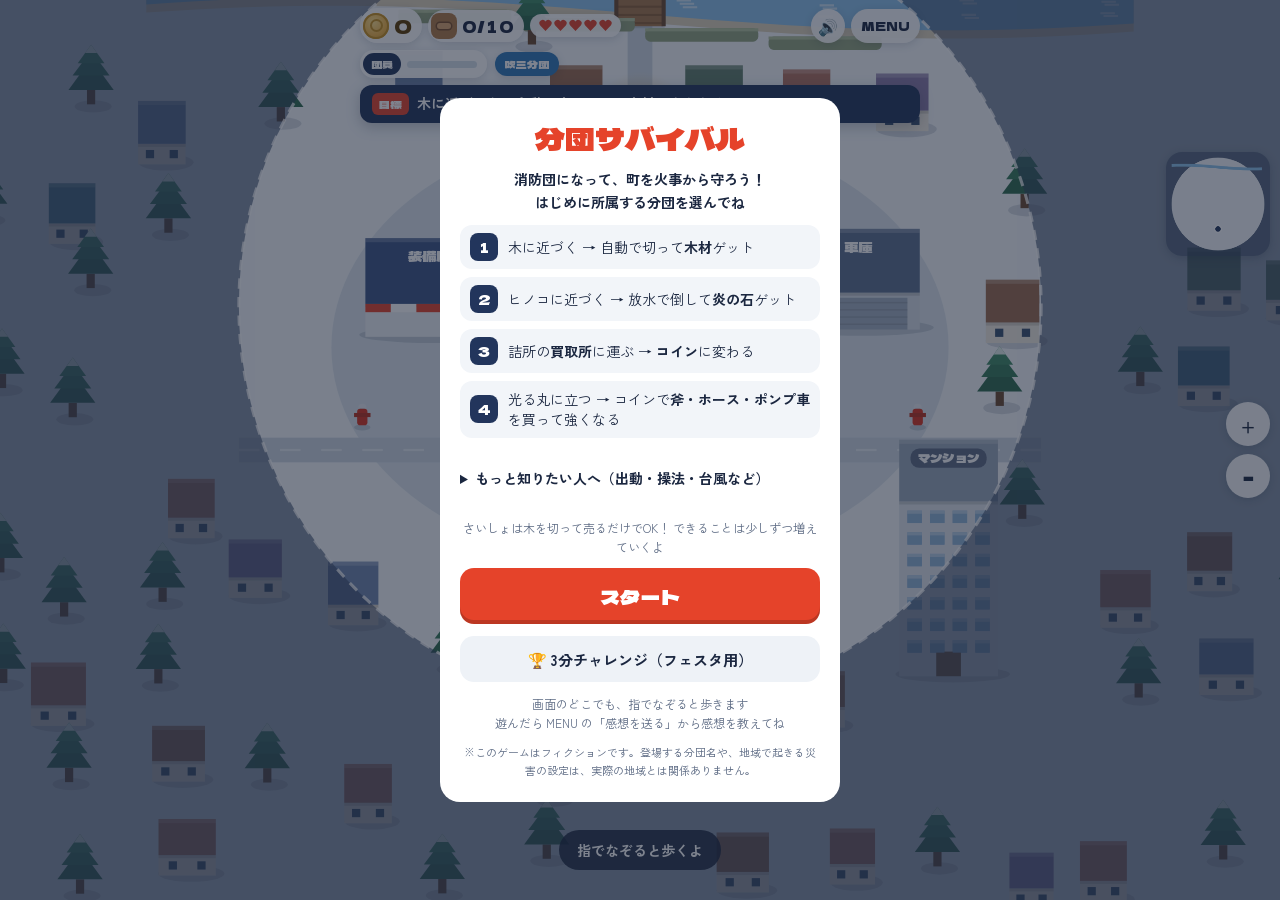
==== commit b73a2b50: "ミニゲーム4本を追加：ホースつなぎパズル・消防グッズ合体・土嚢テトリス・はしご車スタック（難しさ別ランキング、?mini で一覧） Co-Authored-By: Claude Opus 5.5 <n" ====
--- a/index.html
+++ b/index.html
@@ -1857,7 +1857,7 @@
   h.insertAdjacentHTML('afterend','<button class="btn hkmenu" data-act="hk"><b>🔥 30秒ヒノコたたき</b><small>サッと遊べるミニゲーム（やさしい／ふつう／ハード）</small></button>')})(menu);
 document.addEventListener('click',e=>{if(e.target.closest('[data-act=hk]')){closeModal();hkIntro()}});
 // ?mini で開いたら、すぐミニゲームの画面
-setTimeout(()=>{if(/[?&]mini/.test(location.search))hkIntro()},300);
+
 (()=>{const st=document.createElement('style');st.textContent=`
 #hk{position:fixed;inset:0;z-index:60;touch-action:none;user-select:none;-webkit-user-select:none}
 #hk[hidden]{display:none}
@@ -1886,6 +1886,264 @@
 .hkng{color:#c62828;font-weight:800;margin:4px 0 0;text-align:center}
 .hkbox .fb.ig{display:block;margin-top:12px;text-align:center}
 .btn.hkmenu{background:#e5432a}.btn.hkmenu small{display:block;font-size:11px;font-weight:700;opacity:.9}`;document.head.appendChild(st)})();
+
+/* ===================== ミニゲーム集（ホースつなぎ・合体・土嚢テトリス・はしご車スタック） ===================== */
+// 共通の枠：難しさ選び → 3・2・1 → プレイ → タイムアップ → 結果（難しさ別ランキング上位3位・Instagram）
+const MG_KEY='bundan-mg-rank';
+let mg=null,mgGlobal=null,mgPress=[];
+const mgRankLocal=()=>{try{return JSON.parse(localStorage.getItem(MG_KEY)||'[]')}catch(e){return[]}};
+const MG_DN={e:'やさしい',n:'ふつう',h:'ハード'},MG_DI={e:'🙂',n:'🔥',h:'💀'};
+function mgLoadGlobal(){if(!TA_FORM.csv)return Promise.resolve(null);
+  return fetch(TA_FORM.csv+'&_='+Date.now(),{cache:'no-store'}).then(r=>r.text()).then(tx=>{
+    mgGlobal=tx.trim().split(/\r?\n/).slice(1).map(l=>l.split('","').map(c=>c.replace(/^"|"$/g,''))).map(c=>{const m=(c[4]||'').match(/^ミニ(.+)・(.+)$/);return m?{g:m[1],d:m[2],n:c[1]||'',b:c[2]||'',s:+(c[3]||0)}:null}).filter(x=>x&&x.s>0);return mgGlobal}).catch(()=>null)}
+function mgTop(G,dk,extra){const dn=MG_DN[dk],seen=new Set(),out=[];
+  for(const x of [...(extra||[]),...(mgGlobal||[]),...mgRankLocal()]){if(x.g!==G.short||x.d!==dn)continue;const k=x.n+'|'+x.s;if(seen.has(k))continue;seen.add(k);out.push(x)}
+  return out.sort((a,b)=>b.s-a.s)}
+const mgCanQuery=()=>/[?&]mini/.test(location.search);
+function mgEl(){let o=document.getElementById('mg');if(o)return o;
+  document.body.insertAdjacentHTML('beforeend',`<div id="mg" hidden><canvas id="mgCv"></canvas><div id="mgHud"><span id="mgScore"></span><span id="mgInfo"></span><span id="mgTime"></span></div><div id="mgBar"><i></i></div><div id="mgCtl" hidden></div><div id="mgPanel"></div></div>`);
+  o=document.getElementById('mg');const cv=document.getElementById('mgCv');
+  const pos=e=>({x:e.clientX,y:e.clientY});
+  cv.addEventListener('pointerdown',e=>{e.preventDefault();if(mg&&mg.st==='play'&&mg.G.down)mg.G.down(mg.s,pos(e).x,pos(e).y)});
+  cv.addEventListener('pointermove',e=>{if(mg&&mg.st==='play'&&mg.G.move)mg.G.move(mg.s,pos(e).x,pos(e).y)});
+  cv.addEventListener('pointerup',e=>{if(mg&&mg.st==='play'&&mg.G.up)mg.G.up(mg.s,pos(e).x,pos(e).y)});
+  o.addEventListener('pointerdown',()=>{const n=performance.now();mgPress.push(n);mgPress=mgPress.filter(t=>n-t<1500)},true);
+  o.addEventListener('pointerdown',e=>{const b=e.target.closest('[data-mgc]');if(!b||!mg||mg.st!=='play')return;e.preventDefault();mg.G.ctl(mg.s,b.dataset.mgc)});
+  o.addEventListener('click',e=>{const b=e.target.closest('[data-mg]');if(!b)return;const a=b.dataset.mg;
+    const n=performance.now();if(mg&&mg.st==='end'&&mgPress.filter(t=>n-t<900).length>=3){b.classList.add('hkshake');setTimeout(()=>b.classList.remove('hkshake'),400);return}
+    if(a==='e'||a==='n'||a==='h')mgStart(mg.G,a);else if(a==='again')mgStart(mg.G,mg.dk);else if(a==='intro')mgIntro(mg.G);else if(a==='hub')mgHub();
+    else if(a==='close')mgClose();else if(a==='save')mgSave();else if(a==='ranks')mgRanks(mg.G);
+    else if(a==='hinoko'){mgClose(true);hkIntro()}else if(MG[a])mgIntro(MG[a])});
+  addEventListener('resize',mgResize);return o}
+function mgResize(){const cv=document.getElementById('mgCv');if(!cv)return;const d=Math.min(2,devicePixelRatio||1);cv.width=innerWidth*d;cv.height=innerHeight*d;cv.style.width=innerWidth+'px';cv.style.height=innerHeight+'px';cv.getContext('2d').setTransform(d,0,0,d,0,0)}
+function mgPanel(html,lock){const p=document.getElementById('mgPanel');p.innerHTML=html?`<div class="hkbox mgbox">${html}</div>`:'';p.hidden=!html;
+  if(lock){const b=p.querySelector('.hkbox');b.classList.add('lock');setTimeout(()=>b.classList.remove('lock'),lock)}}
+function mgBg(c,W,H,top,bot){const g=c.createLinearGradient(0,0,0,H);g.addColorStop(0,top||'#1b2740');g.addColorStop(1,bot||'#33415e');c.fillStyle=g;c.fillRect(0,0,W,H)}
+function mgOpen(){audio();const o=mgEl();o.hidden=false;paused=true;mgResize();if(mg&&mg.raf)cancelAnimationFrame(mg.raf);document.getElementById('mgCtl').hidden=true;
+  const c=document.getElementById('mgCv').getContext('2d');mgBg(c,innerWidth,innerHeight);['mgScore','mgInfo','mgTime'].forEach(i=>document.getElementById(i).textContent='');document.querySelector('#mgBar i').style.transform='scaleX(1)'}
+const mgCloseLbl=()=>mgCanQuery()?'本編「分団サバイバル」で遊ぶ':'ゲームにもどる';
+function mgHub(){mgOpen();mg={st:'hub',G:mg&&mg.G};
+  mgPanel(`<h2>🎮 ミニゲーム</h2><p class="hkl">サッと遊べる消防団ミニゲーム。どれで遊ぶ？</p>
+  <button class="btn mgg" data-mg="hinoko"><b>🔥 30秒ヒノコたたき</b><small>ヒノコをタップして消す</small></button>
+  ${Object.entries(MG).map(([k,G])=>`<button class="btn mgg" data-mg="${k}"><b>${G.icon} ${G.name}</b><small>${G.desc}</small></button>`).join('')}
+  <button class="btn sub" data-mg="close">${mgCloseLbl()}</button>`);mgLoadGlobal()}
+function mgIntro(G){mgOpen();mg={st:'menu',G,dk:mg&&mg.G===G?mg.dk:'e'};
+  mgPanel(`<h2>${G.icon} ${G.name}</h2><p class="hkl">${G.how}</p>
+  ${['e','n','h'].map(k=>`<button class="btn ${k==='h'?'hkhard':k==='n'?'':'sub'}" data-mg="${k}"><b>${MG_DI[k]} ${MG_DN[k]}</b><small>${G.diffs[k].note}</small></button>`).join('')}
+  <button class="btn sub" data-mg="ranks">🏆 ランキングを見る</button><button class="btn sub" data-mg="hub">← ほかのミニゲーム</button><button class="btn sub" data-mg="close">${mgCloseLbl()}</button>`);mgLoadGlobal()}
+function mgRanks(G){const body=()=>['e','n','h'].map(k=>`<h3 class="hks">${MG_DI[k]} ${MG_DN[k]}</h3>${hkTable(mgTop(G,k))}`).join('');
+  mgPanel(`<h2>🏆 ${G.name}</h2><p class="hkl">難しさごとの上位3位</p><div id="mgRk">${body()}</div><button class="btn" data-mg="intro">もどる</button>`);
+  mgLoadGlobal().then(()=>{const b=document.getElementById('mgRk');if(b)b.innerHTML=body()})}
+function mgClose(keep){const o=document.getElementById('mg');if(o)o.hidden=true;if(mg&&mg.raf)cancelAnimationFrame(mg.raf);if(!keep){paused=!!document.querySelector('.modal');last=performance.now()}}
+function mgStart(G,dk){audio();if(mg&&mg.raf)cancelAnimationFrame(mg.raf);const D=G.diffs[dk];
+  mg={st:'count',G,dk,D,cd:3,t:G.time,score:0,s:null,last:performance.now(),raf:0,saved:false};mg.s=G.init(D,innerWidth,innerHeight,mg);
+  mgPanel('');const ctl=document.getElementById('mgCtl');ctl.hidden=!G.ctlHtml;if(G.ctlHtml)ctl.innerHTML=G.ctlHtml;
+  ga('mini_start',{diff:MG_DN[dk],game:G.short});mg.raf=requestAnimationFrame(mgLoop)}
+function mgAdd(p){mg.score=Math.max(0,mg.score+p)}
+function mgLoop(now){if(!mg||!mg.G)return;const dt=Math.min(.05,(now-mg.last)/1000);mg.last=now;const W=innerWidth,H=innerHeight,c=document.getElementById('mgCv').getContext('2d');
+  if(mg.st==='count'){const p=Math.ceil(mg.cd);mg.cd-=dt;if(Math.ceil(mg.cd)!==p&&mg.cd>0)snd('tick');if(mg.cd<=0){mg.st='play';snd('boss')}}
+  else if(mg.st==='play'){mg.G.update(mg.s,dt,mg);if(mg.G.time){mg.t-=dt;if(mg.t<=0){mg.t=0;mg.why='タイムアップ！'}}if(mg.why){mgEnd();return}}
+  mg.G.draw(mg.s,c,W,H,now,mg);
+  if(mg.st==='count'){c.fillStyle='rgba(0,0,0,.35)';c.fillRect(0,0,W,H);c.fillStyle='#fff';c.textAlign='center';c.font='900 120px "Dela Gothic One",sans-serif';c.fillText(Math.ceil(mg.cd)||'',W/2,H/2+40);c.font='900 20px sans-serif';c.fillText(`${mg.G.icon} ${mg.G.name}（${MG_DN[mg.dk]}）`,W/2,H/2-90)}
+  document.getElementById('mgScore').textContent=mg.score+'点';document.getElementById('mgInfo').textContent=mg.G.info?mg.G.info(mg.s):'';
+  const tm=document.getElementById('mgTime');tm.textContent=mg.G.time?(mg.st==='count'?'':Math.ceil(mg.t)):'';tm.classList.toggle('low',mg.G.time&&mg.st==='play'&&mg.t<10);
+  document.querySelector('#mgBar i').style.transform=`scaleX(${mg.G.time?mg.t/mg.G.time:1})`;
+  mg.raf=requestAnimationFrame(mgLoop)}
+function mgEnd(){mg.st='end';document.getElementById('mgScore').textContent=mg.score+'点';snd('buy');buzz([60,40,60]);document.getElementById('mgCtl').hidden=true;ga('mini_finish',{diff:MG_DN[mg.dk],game:mg.G.short,score:mg.score});
+  const c=document.getElementById('mgCv').getContext('2d'),W=innerWidth,H=innerHeight;mg.G.draw(mg.s,c,W,H,performance.now(),mg);
+  c.fillStyle='rgba(10,14,26,.6)';c.fillRect(0,0,W,H);c.textAlign='center';c.strokeStyle='#1b2740';c.lineWidth=8;
+  let fz=44;c.font=`900 ${fz}px "Dela Gothic One",sans-serif`;while(fz>20&&c.measureText(mg.why).width>W-30){fz-=2;c.font=`900 ${fz}px "Dela Gothic One",sans-serif`}c.fillStyle='#ffd84d';c.strokeText(mg.why,W/2,H/2-30);c.fillText(mg.why,W/2,H/2-30);
+  c.font='900 64px "Dela Gothic One",sans-serif';c.fillStyle='#fff';c.strokeText(mg.score+'点',W/2,H/2+60);c.fillText(mg.score+'点',W/2,H/2+60);
+  const k=mg;mgLoadGlobal();setTimeout(()=>{if(mg!==k)return;mgResult();},1600)}
+function mgResult(me){const G=mg.G,dn=MG_DN[mg.dk],list=mgTop(G,mg.dk,me?[me]:null),place=me?list.indexOf(me)+1:list.filter(x=>x.s>mg.score).length+1;
+  mgPanel(`<h2>${G.icon} ${G.name}</h2><p class="hkl" style="margin:0">${MG_DI[mg.dk]} ${dn}</p><div class="hkscore">${mg.score}<small>点</small></div>
+  <p class="hkl">${G.summary?G.summary(mg.s):''}<br>${place<=3?`<b class="hkin">${dn}ランキング ${place}位に入るよ！</b>`:'よくがんばった！'}</p>
+  ${me?'':`<label class="nm">なまえ（8文字まで）<input id="mgName" maxlength="8" placeholder="ニックネーム" autocomplete="off"></label><button class="btn" data-mg="save">ランキングに登録</button>`}
+  <h3 class="hks">${dn}ランキング（上位3位）</h3><div id="mgTopBox">${hkTable(list,me)}</div>
+  <a class="fb ig" href="${IG_URL}" target="_blank" rel="noopener">📷 Instagramをフォローしてね</a>
+  <button class="btn sub" data-mg="again">もう一回（${dn}）</button><button class="btn sub" data-mg="intro">難しさを変える・ランキング</button><button class="btn sub" data-mg="hub">← ほかのミニゲーム</button>`,me?0:1500);
+  if(!me)mgLoadGlobal().then(()=>{if(!mg||mg.st!=='end'||mg.saved)return;const b=document.getElementById('mgTopBox');if(b)b.innerHTML=hkTable(mgTop(G,mg.dk))})}
+function mgSave(){if(!mg||mg.saved)return;const el=document.getElementById('mgName'),v=(el&&el.value||'').trim();
+  if(v&&ngName(v)){if(!document.getElementById('mgNg'))el.closest('label').insertAdjacentHTML('afterend','<p class="hkng" id="mgNg">そのなまえは使えないよ。ほかのなまえにしてね</p>');el.value='';el.focus();ga('name_blocked',{});return}
+  const me={g:mg.G.short,d:MG_DN[mg.dk],n:v.slice(0,8)||'ななし',b:homeName(),s:mg.score};mg.saved=true;
+  const r=mgRankLocal();r.push(me);r.sort((a,b)=>b.s-a.s);try{localStorage.setItem(MG_KEY,JSON.stringify(r.slice(0,200)))}catch(x){}
+  hkSend({n:me.n,b:me.b,s:me.s,d:`${me.g}・${me.d}`});ga('mini_save',{game:me.g,diff:me.d,score:me.s});mgResult(me)}
+function mgFloat(s,x,y,txt,col){(s.fx=s.fx||[]).push({k:'txt',x,y,txt,col:col||'#fff',t:0})}
+function mgFx(s,c,dt){s.fx=(s.fx||[]).filter(f=>(f.t+=dt)<.9);for(const f of s.fx){c.globalAlpha=Math.max(0,1-f.t/.9);c.textAlign='center';c.font='900 22px "Dela Gothic One",sans-serif';c.strokeStyle='#1b2740';c.lineWidth=4;c.fillStyle=f.col;c.strokeText(f.txt,f.x,f.y-f.t*40);c.fillText(f.txt,f.x,f.y-f.t*40)}c.globalAlpha=1}
+const mgTop0=()=>Math.max(96,(parseFloat(getComputedStyle(document.documentElement).getPropertyValue('--sat'))||0)+96);
+
+/* ---------- ① ホースつなぎパズル ---------- */
+// 0=上 1=右 2=下 3=左。ビット：上1 右2 下4 左8
+const HP_BIT=[1,2,4,8],HP_DX=[0,1,0,-1],HP_DY=[-1,0,1,0];
+const hpOpen=(p)=>p.t==='x'?15:p.t==='s'?(p.r%2?5:10):[3,6,12,9][p.r%4];
+function hpStage(s){const N=s.N;let path=null;
+  for(let tries=0;tries<60&&!path;tries++){const sr=Math.random()*N|0,tr=Math.random()*N|0,seen=new Set(),st=[];
+    const dfs=(x,y)=>{if(x<0||y<0||x>=N||y>=N||seen.has(x+','+y))return false;seen.add(x+','+y);st.push([x,y]);if(x===N-1&&y===tr&&st.length>=N+1)return true;
+      const ds=[1,0,2,3].sort(()=>Math.random()-.5);if(Math.random()<.5)ds.sort((a,b)=>(a===1?-1:0)-(b===1?-1:0));for(const d of ds)if(dfs(x+HP_DX[d],y+HP_DY[d]))return true;st.pop();return false};
+    if(dfs(0,sr)&&st.length<=N*N*.7){path=st.slice();s.sr=sr;s.tr=tr}}
+  if(!path){s.sr=s.tr=Math.random()*N|0;path=[];for(let x=0;x<N;x++)path.push([x,s.sr])}
+  const g=[];for(let y=0;y<N;y++){g.push([]);for(let x=0;x<N;x++){const r=Math.random();g[y].push({t:r<.12?'x':r<.56?'s':'c',r:Math.random()*4|0,w:0,lock:false})}}
+  const dirTo=(a,b)=>b[0]>a[0]?1:b[0]<a[0]?3:b[1]>a[1]?2:0;
+  path.forEach((p,i)=>{const inD=i===0?3:(dirTo(path[i-1],p)+2)%4,outD=i===path.length-1?1:dirTo(p,path[i+1]);g[p[1]][p[0]]={t:(inD+2)%4===outD?'s':'c',r:Math.random()*4|0,w:0,lock:false}});
+  s.path=path;s.g=g;s.wait=s.D.wait;s.flowing=false;s.cur=null;s.done=0}
+const hpGame={short:'ホース',name:'ホースつなぎパズル',icon:'🧩',time:90,desc:'水が来る前に、消火栓から火事の家までホースをつなぐ',
+  how:'ホースをタップすると回るよ。消火栓（左）から火事の家（右）までつなごう！ 時間がたつと水が流れ出す。早めに「放水！」を押すとボーナス',
+  diffs:{e:{N:5,wait:18,flow:1.0,note:'5×5マス・水はゆっくり'},n:{N:6,wait:12,flow:.7,note:'6×6マス・ふつうの速さ'},h:{N:7,wait:7,flow:.42,note:'7×7マス・水が速い！ ステージごとに加速'}},
+  init(D,W,H){const s={D,N:D.N,stage:1,fx:[],cleared:0,cells:0};hpStage(s);return s},
+  geo(s,W,H){const top=mgTop0()+40,cs=Math.floor(Math.min((W-90)/s.N,(H-top-120)/s.N));return {cs,ox:Math.round((W-cs*s.N)/2),oy:top+30}},
+  info:s=>`ステージ ${s.stage}`,summary:s=>`クリアしたステージ ${s.cleared}・水を通したホース ${s.cells}マス`,
+  startFlow(s){s.flowing=true;s.cur={x:0,y:s.sr,inD:3,p:0};const c=s.g[s.sr][0];if(!(hpOpen(c)&HP_BIT[3]))return this.leak(s);c.lock=true;snd('new')},
+  leak(s){s.fail=true;mg.why='水がもれた！';snd('hurt');buzz(120)},
+  update(s,dt,m){if(s.fail)return;if(s.next>0){s.next-=dt;if(s.next<=0)hpStage(s);return}
+    if(!s.flowing){s.wait-=dt;if(s.wait<=0)this.startFlow(s);return}
+    const sp=s.D.flow*Math.pow(.92,s.stage-1),cu=s.cur,cell=s.g[cu.y][cu.x];cu.p+=dt/sp;cell.w=Math.max(cell.w,Math.min(1,cu.p));
+    if(cu.p<1)return;const o=hpOpen(cell);let outD;
+    if(cell.t==='x')outD=(cu.inD+2)%4;else{outD=[0,1,2,3].find(d=>d!==cu.inD&&(o&HP_BIT[d]))}
+    s.cells++;mgAdd(10);const nx=cu.x+HP_DX[outD],ny=cu.y+HP_DY[outD];
+    if(nx===s.N&&ny===s.tr){s.cleared++;const bonus=100+Math.round(Math.max(0,s.bonusWait||0)*5);mgAdd(bonus);const g=this.geo(s,innerWidth,innerHeight);mgFloat(s,innerWidth/2,g.oy+g.cs*s.N/2,`消火成功！ +${bonus}`,'#ffd84d');snd('kill');buzz([40,30,40]);s.stage++;s.next=1.2;s.flowing=false;s.bonusWait=0;return}
+    if(nx<0||ny<0||nx>=s.N||ny>=s.N)return this.leak(s);
+    const nc=s.g[ny][nx],inD=(outD+2)%4;if(!(hpOpen(nc)&HP_BIT[inD])||(nc.w>0&&nc.t!=='x'))return this.leak(s);
+    nc.lock=true;s.cur={x:nx,y:ny,inD,p:0}},
+  down(s,x,y){if(s.next>0||s.fail)return;const g=this.geo(s,innerWidth,innerHeight);
+    if(!s.flowing&&x<g.ox&&y>g.oy+s.sr*g.cs-10&&y<g.oy+(s.sr+1)*g.cs+10){s.bonusWait=s.wait;mgFloat(s,g.ox,g.oy+s.sr*g.cs,'放水！','#7cc6ff');this.startFlow(s);return}
+    const cx=Math.floor((x-g.ox)/g.cs),cy=Math.floor((y-g.oy)/g.cs);if(cx<0||cy<0||cx>=s.N||cy>=s.N)return;const c=s.g[cy][cx];if(c.lock){buzz(20);return}c.r=(c.r+1)%4;snd('chop')},
+  draw(s,c,W,H,now){mgBg(c,W,H,'#1b2740','#2c3a58');const g=this.geo(s,W,H),cs=g.cs;
+    c.fillStyle='rgba(255,255,255,.06)';c.fillRect(g.ox-6,g.oy-6,cs*s.N+12,cs*s.N+12);
+    for(let y=0;y<s.N;y++)for(let x=0;x<s.N;x++){const cl=s.g[y][x],px=g.ox+x*cs,py=g.oy+y*cs,o=hpOpen(cl);
+      c.fillStyle=cl.lock?'#2f4a6e':'#e9eef5';c.fillRect(px+2,py+2,cs-4,cs-4);
+      const cx=px+cs/2,cy=py+cs/2,hw=cs*.17;
+      const arm=(d,col)=>{c.fillStyle=col;if(d===0)c.fillRect(cx-hw,py+2,hw*2,cs/2-2+hw);if(d===2)c.fillRect(cx-hw,cy-hw,hw*2,cs/2-2+hw);if(d===3)c.fillRect(px+2,cy-hw,cs/2-2+hw,hw*2);if(d===1)c.fillRect(cx-hw,cy-hw,cs/2-2+hw,hw*2)};
+      for(let d=0;d<4;d++)if(o&HP_BIT[d])arm(d,'#8a94a6');
+      if(cl.w>0){c.save();c.beginPath();c.rect(px,py,cs,cs);c.clip();for(let d=0;d<4;d++)if(o&HP_BIT[d]){c.globalAlpha=Math.min(1,cl.w*1.4);arm(d,'#3d93db')}c.restore();c.globalAlpha=1}
+      c.fillStyle=cl.w>0?'#3d93db':'#6b7486';c.beginPath();c.arc(cx,cy,hw*1.1,0,7);c.fill()}
+    // 消火栓と火事の家
+    const hy=g.oy+s.sr*cs+cs/2;c.fillStyle='#e5432a';c.fillRect(g.ox-34,hy-18,22,30);c.beginPath();c.arc(g.ox-23,hy-18,11,Math.PI,0);c.fill();c.fillStyle='#fff';c.font='900 11px sans-serif';c.textAlign='center';
+    c.fillText(s.flowing?'放水中':'放水！',g.ox-23,hy+28);c.fillStyle='#e5432a';c.fillRect(g.ox-12,hy-cs*.17,12,cs*.34);
+    const ty=g.oy+s.tr*cs+cs/2,tx=g.ox+cs*s.N;c.fillStyle='#e5432a';c.fillRect(tx,ty-cs*.17,10,cs*.34);c.fillStyle='#f3ede2';c.fillRect(tx+10,ty-16,30,28);c.fillStyle='#7d5b3f';c.beginPath();c.moveTo(tx+6,ty-16);c.lineTo(tx+25,ty-32);c.lineTo(tx+44,ty-16);c.fill();
+    c.font='22px sans-serif';c.fillText('🔥',tx+25+Math.sin(now/120)*2,ty-30);
+    if(!s.flowing&&!(s.next>0)){c.fillStyle='#ffd84d';c.font='900 18px "Dela Gothic One",sans-serif';c.fillText(`水が出るまで ${Math.ceil(s.wait)}秒`,W/2,g.oy-14)}
+    mgFx(s,c,1/60)}};
+
+/* ---------- ② 消防グッズ合体ゲーム ---------- */
+const MZ=[{e:'💧',n:'しずく'},{e:'🪣',n:'バケツ'},{e:'🧯',n:'消火器'},{e:'⛑️',n:'ヘルメット'},{e:'🧑‍🚒',n:'消防団員'},{e:'🚑',n:'救急車'},{e:'🚒',n:'ポンプ車'},{e:'🚁',n:'ヘリ'},{e:'🏢',n:'消防署'}];
+const MZ_PT=[1,3,6,10,15,21,28,36,45,100];
+const mzR=(s,l)=>s.u*(15+l*8.5);
+const mzGame={short:'合体',name:'消防グッズ合体',icon:'🚒',time:75,desc:'同じ道具をくっつけて、もっと大きい道具に合体',
+  how:'タップした場所に道具を落とすよ。同じもの同士がぶつかると合体！ しずく→バケツ→消火器→…→ポンプ車→ヘリ→消防署をめざそう。上の赤い線をこえて積もるとおわり',
+  diffs:{e:{maxL:2,wide:1,g:900,note:'小さい道具だけが落ちてくる・箱が広い'},n:{maxL:3,wide:.92,g:1000,note:'消火器まで落ちてくる'},h:{maxL:4,wide:.8,g:1150,note:'大きい道具も落ちてくる・箱がせまい'}},
+  init(D,W,H){const bw=Math.min(W-24,420)*D.wide,top=mgTop0()+70;const s={D,bs:[],x0:(W-bw)/2,x1:(W+bw)/2,top,bot:H-24,u:bw/380,cur:Math.random()*Math.min(3,D.maxL+1)|0,nx:Math.random()*Math.min(3,D.maxL+1)|0,aim:W/2,cool:0,over:0,best:0,merges:0,fx:[]};s.line=top+70;return s},
+  info:s=>`次 ${MZ[s.nx].e}`,summary:s=>`いちばん大きい道具：${MZ[s.best].e} ${MZ[s.best].n}・合体 ${s.merges}回`,
+  drop(s){if(s.cool>0)return;const r=mzR(s,s.cur),x=Math.max(s.x0+r,Math.min(s.x1-r,s.aim));s.bs.push({x,y:s.line-40,vx:0,vy:0,l:s.cur,r,age:0});s.cur=s.nx;s.nx=Math.random()*(s.D.maxL+1)|0;s.cool=.45;snd('pick')},
+  down(s,x){s.aim=x},move(s,x){s.aim=x},up(s,x){s.aim=x;this.drop(s)},
+  update(s,dt,m){s.cool-=dt;const g=s.D.g;
+    for(let k=0;k<2;k++){const h=dt/2;
+      for(const b of s.bs){b.age+=h;b.vy+=g*h;b.x+=b.vx*h;b.y+=b.vy*h;b.vx*=.995;
+        if(b.x-b.r<s.x0){b.x=s.x0+b.r;b.vx*=-.3}if(b.x+b.r>s.x1){b.x=s.x1-b.r;b.vx*=-.3}if(b.y+b.r>s.bot){b.y=s.bot-b.r;b.vy*=-.2;b.vx*=.9}}
+      for(let it=0;it<4;it++)for(let i=0;i<s.bs.length;i++)for(let j=i+1;j<s.bs.length;j++){const a=s.bs[i],b=s.bs[j];if(a.dead||b.dead)continue;
+        const dx=b.x-a.x,dy=b.y-a.y,d=Math.hypot(dx,dy)||.01,ov=a.r+b.r-d;if(ov<=0)continue;
+        if(a.l===b.l){a.dead=b.dead=true;const nl=a.l+1;if(nl<MZ.length){const nb={x:(a.x+b.x)/2,y:(a.y+b.y)/2,vx:(a.vx+b.vx)/2,vy:Math.min(a.vy,b.vy)-60,l:nl,r:mzR(s,nl),age:1};s.bs.push(nb);s.best=Math.max(s.best,nl)}
+          mgAdd(MZ_PT[nl]||100);s.merges++;mgFloat(s,(a.x+b.x)/2,(a.y+b.y)/2,'+'+(MZ_PT[nl]||100),nl>=6?'#ffd84d':'#fff');snd(nl>=5?'buy':'kill');if(nl>=5)buzz(40);continue}
+        const nx=dx/d,ny=dy/d,ma=a.r*a.r,mb=b.r*b.r,ta=mb/(ma+mb),tb=ma/(ma+mb);a.x-=nx*ov*ta;a.y-=ny*ov*ta;b.x+=nx*ov*tb;b.y+=ny*ov*tb;
+        const rv=(b.vx-a.vx)*nx+(b.vy-a.vy)*ny;if(rv<0){const imp=rv*1.2;a.vx+=nx*imp*ta;a.vy+=ny*imp*ta;b.vx-=nx*imp*tb;b.vy-=ny*imp*tb}}
+      s.bs=s.bs.filter(b=>!b.dead)}
+    const high=s.bs.some(b=>b.age>1.2&&b.y-b.r<s.line&&Math.abs(b.vy)<120);s.over=high?s.over+dt:0;if(s.over>2)m.why='あふれた！'},
+  draw(s,c,W,H,now){mgBg(c,W,H,'#2a3550','#1b2740');
+    c.fillStyle='rgba(255,255,255,.08)';c.fillRect(s.x0,s.top,s.x1-s.x0,s.bot-s.top);c.strokeStyle='#cfd8e6';c.lineWidth=4;c.beginPath();c.moveTo(s.x0,s.top);c.lineTo(s.x0,s.bot);c.lineTo(s.x1,s.bot);c.lineTo(s.x1,s.top);c.stroke();
+    c.strokeStyle=s.over>0?`rgba(229,67,42,${.6+.4*Math.sin(now/80)})`:'rgba(229,67,42,.7)';c.setLineDash([8,6]);c.lineWidth=2;c.beginPath();c.moveTo(s.x0,s.line);c.lineTo(s.x1,s.line);c.stroke();c.setLineDash([]);
+    const em=(l,x,y,r)=>{c.fillStyle=['#dbeeff','#ffe9c2','#ffd1c9','#fff1b8','#ffd9b0','#e8f4ff','#ffd2cc','#e0e7ff','#fff'][l];c.beginPath();c.arc(x,y,r,0,7);c.fill();c.strokeStyle='rgba(27,39,64,.35)';c.lineWidth=2;c.stroke();c.font=`${Math.round(r*1.2)}px sans-serif`;c.textAlign='center';c.textBaseline='middle';c.fillText(MZ[l].e,x,y+r*.06);c.textBaseline='alphabetic'};
+    for(const b of s.bs)em(b.l,b.x,b.y,b.r);
+    if(mg.st==='play'||mg.st==='count'){const r=mzR(s,s.cur),x=Math.max(s.x0+r,Math.min(s.x1-r,s.aim));c.globalAlpha=s.cool>0?.4:1;c.strokeStyle='rgba(255,255,255,.25)';c.setLineDash([4,6]);c.beginPath();c.moveTo(x,s.line-40);c.lineTo(x,s.bot);c.stroke();c.setLineDash([]);em(s.cur,x,s.line-40,r);c.globalAlpha=1}
+    c.fillStyle='#fff';c.font='900 12px sans-serif';c.textAlign='left';c.fillText('合体のじゅんばん：'+MZ.map(z=>z.e).join(''),Math.max(8,s.x0),s.top-8);
+    mgFx(s,c,1/60)}};
+
+/* ---------- ③ 土嚢テトリス ---------- */
+const TT_SH=[[[0,0],[1,0],[2,0],[3,0]],[[0,0],[1,0],[0,1],[1,1]],[[1,0],[0,1],[1,1],[2,1]],[[0,0],[0,1],[1,1],[2,1]],[[2,0],[0,1],[1,1],[2,1]],[[1,0],[2,0],[0,1],[1,1]],[[0,0],[1,0],[1,1],[2,1]]];
+const TT_C=['#b9925c','#a8834f','#c49b63','#9c7a4a','#b08856','#c2a06d','#a27c48'];
+const ttGame={short:'土嚢',name:'土嚢テトリス',icon:'🧱',time:90,desc:'水位が上がる前に、土嚢で堤防を完成させる',
+  how:'下のボタンで土嚢を動かして積もう。横一列そろうと堤防が完成して消えるよ。ときどき水位が上がって、下から水の列がせまってくる！',
+  diffs:{e:{fall:.8,rise:20,note:'ゆっくり落ちる・水位はたまに上がる'},n:{fall:.55,rise:12,note:'ふつうの速さ'},h:{fall:.3,rise:7,note:'速い！ 水位がどんどん上がる'}},
+  ctlHtml:'<button data-mgc="l">◀</button><button data-mgc="r">▶</button><button data-mgc="rot">⟳</button><button data-mgc="drop">⬇</button>',
+  init(D,W,H){const s={D,C:9,R:16,b:[],fx:[],lines:0,water:0,riseT:D.rise,fallT:D.fall};for(let y=0;y<s.R;y++)s.b.push(Array(s.C).fill(0));this.spawn(s);return s},
+  info:s=>`堤防 ${s.lines}列`,summary:s=>`完成させた堤防 ${s.lines}列・止めた浸水 ${s.water}列`,
+  geo(s,W,H){const top=mgTop0()+20,cs=Math.floor(Math.min((W-40)/s.C,(H-top-110)/s.R));return {cs,ox:Math.round((W-cs*s.C)/2),oy:top}},
+  cells(p){return p.sh.map(([x,y])=>{let a=x,b=y;for(let i=0;i<p.r;i++){const t=a;a=-b;b=t}return [a,b]})},
+  fits(s,p,ox,oy,r){const q={...p,r};const cs=this.cells(q);const mnx=Math.min(...cs.map(c=>c[0])),mny=Math.min(...cs.map(c=>c[1]));
+    return cs.every(([a,b])=>{const x=ox+a-mnx,y=oy+b-mny;return x>=0&&x<s.C&&y<s.R&&(y<0||!s.b[y][x])})},
+  put(s,p){const cs=this.cells(p);const mnx=Math.min(...cs.map(c=>c[0])),mny=Math.min(...cs.map(c=>c[1]));return cs.map(([a,b])=>[p.x+a-mnx,p.y+b-mny])},
+  spawn(s){const i=Math.random()*7|0;s.p={sh:TT_SH[i],c:TT_C[i],r:0,x:3,y:0};if(!this.fits(s,s.p,s.p.x,s.p.y,0))mg.why='土嚢が積みあがった！'},
+  lock(s){for(const [x,y] of this.put(s,s.p)){if(y<0){mg.why='土嚢が積みあがった！';return}s.b[y][x]=s.p.c}snd('chop');
+    let n=0,w=0;for(let y=s.R-1;y>=0;y--){if(s.b[y].every(v=>v)){if(s.b[y].some(v=>v==='w'))w++;s.b.splice(y,1);s.b.unshift(Array(s.C).fill(0));n++;y++}}
+    if(n){s.lines+=n;s.water+=w;const pt=[0,100,300,500,800][n]+w*50;mgAdd(pt);const g=this.geo(s,innerWidth,innerHeight);mgFloat(s,innerWidth/2,g.oy+g.cs*s.R/2,w?`浸水を止めた！ +${pt}`:`堤防完成！ +${pt}`,'#ffd84d');snd('kill');buzz(40)}
+    this.spawn(s)},
+  rise(s){const top=s.b.shift();if(top.some(v=>v)){mg.why='水があふれた！';return}const gap=Math.random()*s.C|0;s.b.push(Array(s.C).fill('w').map((v,i)=>i===gap?0:v));
+    if(!this.fits(s,s.p,s.p.x,s.p.y,s.p.r))s.p.y--;const g=this.geo(s,innerWidth,innerHeight);mgFloat(s,innerWidth/2,g.oy+g.cs*s.R-20,'水位が上がった！','#7cc6ff');snd('hurt')},
+  update(s,dt,m){s.riseT-=dt;if(s.riseT<=0){s.riseT=s.D.rise;this.rise(s);if(m.why)return}
+    s.fallT-=dt;if(s.fallT<=0){s.fallT=s.D.fall;if(this.fits(s,s.p,s.p.x,s.p.y+1,s.p.r))s.p.y++;else this.lock(s)}},
+  ctl(s,a){const p=s.p;if(a==='l'&&this.fits(s,p,p.x-1,p.y,p.r))p.x--;else if(a==='r'&&this.fits(s,p,p.x+1,p.y,p.r))p.x++;
+    else if(a==='rot'){const nr=(p.r+1)%4;for(const k of [0,-1,1,-2,2])if(this.fits(s,p,p.x+k,p.y,nr)){p.x+=k;p.r=nr;break}}
+    else if(a==='drop'){while(this.fits(s,p,p.x,p.y+1,p.r))p.y++;this.lock(s);mgAdd(2)}},
+  down(s,x,y){const g=this.geo(s,innerWidth,innerHeight);if(y>g.oy+g.cs*s.R)return;this.ctl(s,x<innerWidth*.35?'l':x>innerWidth*.65?'r':'rot')},
+  draw(s,c,W,H,now){mgBg(c,W,H,'#24324d','#1b2740');const g=this.geo(s,W,H),cs=g.cs;
+    c.fillStyle='rgba(255,255,255,.07)';c.fillRect(g.ox,g.oy,cs*s.C,cs*s.R);
+    const blk=(x,y,col)=>{if(col==='w'){c.fillStyle='#3d93db';c.fillRect(g.ox+x*cs+1,g.oy+y*cs+1,cs-2,cs-2);c.fillStyle='rgba(255,255,255,.35)';c.fillRect(g.ox+x*cs+3,g.oy+y*cs+4+Math.sin(now/300+x)*2,cs-6,3);return}
+      c.fillStyle=col;c.fillRect(g.ox+x*cs+1,g.oy+y*cs+1,cs-2,cs-2);c.strokeStyle='rgba(60,40,20,.5)';c.lineWidth=1.5;c.strokeRect(g.ox+x*cs+3,g.oy+y*cs+3,cs-6,cs-6);c.beginPath();c.moveTo(g.ox+x*cs+cs*.3,g.oy+y*cs+cs*.25);c.lineTo(g.ox+x*cs+cs*.5,g.oy+y*cs+cs*.4);c.lineTo(g.ox+x*cs+cs*.7,g.oy+y*cs+cs*.25);c.stroke()};
+    for(let y=0;y<s.R;y++)for(let x=0;x<s.C;x++)if(s.b[y][x])blk(x,y,s.b[y][x]);
+    if(s.p&&!mg.why){let gy=s.p.y;while(this.fits(s,s.p,s.p.x,gy+1,s.p.r))gy++;c.globalAlpha=.25;for(const [x,y] of this.put(s,{...s.p,y:gy}))if(y>=0)blk(x,y,s.p.c);c.globalAlpha=1;for(const [x,y] of this.put(s,s.p))if(y>=0)blk(x,y,s.p.c)}
+    c.fillStyle='#7cc6ff';c.font='900 12px sans-serif';c.textAlign='center';c.fillText(`水位が上がるまで ${Math.max(0,Math.ceil(s.riseT))}秒`,W/2,g.oy+cs*s.R+16);
+    mgFx(s,c,1/60)}};
+
+/* ---------- ④ はしご車スタック ---------- */
+const stGame={short:'はしご',name:'はしご車スタック',icon:'🪜',time:0,desc:'はしごをタイミングよく積んで、高いビルの人を救助',
+  how:'左右に動くはしごを、下のはしごにピッタリ重なるときにタップ！ ずれた分は削れるよ。10段ごとに窓の人を救助できる。はしごが外れたらおわり',
+  diffs:{e:{v:130,acc:2,note:'ゆっくり動く'},n:{v:200,acc:5,note:'ふつうの速さ・だんだん速くなる'},h:{v:280,acc:9,note:'速い！ どんどん加速する'}},
+  init(D,W,H){const w0=Math.min(W*.5,200),bh=24;const s={D,W,bh,w0,st:[{x:W/2-w0/2,w:w0}],cur:{x:0,w:w0,dir:1},v:D.v,cam:0,fall:[],perfect:0,combo:0,saved:0,fx:[]};return s},
+  info:s=>`${s.st.length-1}段`,summary:s=>`${s.st.length-1}段・ピッタリ ${s.perfect}回・救助 ${s.saved}人`,
+  update(s,dt,m){const c=s.cur;c.x+=c.dir*s.v*dt;if(c.x<-c.w*.3){c.x=-c.w*.3;c.dir=1}if(c.x+c.w>s.W+c.w*.3){c.x=s.W+c.w*.3-c.w;c.dir=-1}
+    const target=Math.max(0,(s.st.length-6)*s.bh);s.cam+=(target-s.cam)*Math.min(1,dt*5);
+    for(const f of s.fall){f.vy+=900*dt;f.y+=f.vy*dt}s.fall=s.fall.filter(f=>f.y<2000)},
+  down(s){const c=s.cur,p=s.st[s.st.length-1];let x0=Math.max(c.x,p.x),x1=Math.min(c.x+c.w,p.x+p.w);const n=s.st.length;
+    if(x1-x0<=0){s.fall.push({x:c.x,w:c.w,y:this.yOf(s,n),vy:0});mg.why='はしごが外れた！';snd('hurt');buzz(120);return}
+    if(Math.abs(c.x-p.x)<5){x0=p.x;x1=p.x+p.w;s.combo++;s.perfect++;mgAdd(5);snd('buy');const W=s.W;mgFloat(s,W/2,this.yOf(s,n)-20,s.combo>=3?`ピッタリ×${s.combo}！`:'ピッタリ！','#ffd84d');
+      if(s.combo>=3){const g=Math.min(8,s.w0-(x1-x0));x0-=g/2;x1+=g/2}}
+    else{s.combo=0;snd('chop');const cutL=c.x<x0?{x:c.x,w:x0-c.x}:null,cutR=c.x+c.w>x1?{x:x1,w:c.x+c.w-x1}:null;for(const k of [cutL,cutR])if(k&&k.w>0)s.fall.push({...k,y:this.yOf(s,n),vy:0})}
+    s.st.push({x:x0,w:x1-x0});mgAdd(10);buzz(15);const fl=s.st.length-1;
+    if(fl%10===0){s.saved++;mgAdd(50);mgFloat(s,s.W/2,this.yOf(s,n)-40,`${fl}階の人を救助！ +50`,'#7cf0a8');snd('kill');buzz([40,30,40])}
+    s.v+=s.D.acc;const dir=Math.random()<.5?1:-1,w=x1-x0;s.cur={x:dir>0?-w*.3:s.W-w*.7,w,dir}},
+  yOf(s,i){return innerHeight-110-i*s.bh+s.cam},
+  draw(s,c,W,H,now){mgBg(c,W,H,'#5d8ccc','#cfe3f7');
+    // ビル（窓と救助を待つ人）
+    const bx=W-70;c.fillStyle='#8a94a6';c.fillRect(bx,-2000,80,H+2100);for(let f=1;f<=60;f++){const y=this.yOf(s,f);if(y<-30||y>H)continue;c.fillStyle='#dfe7f2';c.fillRect(bx+12,y-14,22,16);c.fillRect(bx+44,y-14,22,16);
+      if(f%10===0){c.fillStyle='#e5432a';c.font='900 11px sans-serif';c.textAlign='center';c.fillText(f+'階',bx+40,y+14);if(f>s.st.length-1){c.font='18px sans-serif';c.fillText('🙋',bx+23,y-1)}}}
+    // はしご車
+    const gy=this.yOf(s,0)+s.bh;c.fillStyle='#e5432a';c.fillRect(W/2-90,gy,180,40);c.fillStyle='#1b2740';c.beginPath();c.arc(W/2-55,gy+42,13,0,7);c.arc(W/2+55,gy+42,13,0,7);c.fill();c.fillStyle='#6d7a8f';c.fillRect(0,gy+52,W,H);
+    const rung=(x,y,w,a)=>{c.globalAlpha=a==null?1:a;c.fillStyle='#d9dfe8';c.fillRect(x,y,w,s.bh-3);c.fillStyle='#9aa6b8';c.fillRect(x,y,w,4);c.fillRect(x,y+s.bh-7,w,4);for(let k=x+10;k<x+w-4;k+=16)c.fillRect(k,y,4,s.bh-3);c.globalAlpha=1};
+    s.st.forEach((b,i)=>{const y=this.yOf(s,i);if(y>-40&&y<H)rung(b.x,y,b.w)});
+    if(!mg.why&&(mg.st==='play'||mg.st==='count'))rung(s.cur.x,this.yOf(s,s.st.length),s.cur.w);
+    for(const f of s.fall)rung(f.x,f.y,f.w,.7);
+    mgFx(s,c,1/60)}};
+
+const MG={hose:hpGame,merge:mzGame,sand:ttGame,ladder:stGame};
+// メニュー：ヒノコたたきのボタンを「ミニゲーム」入口に
+document.addEventListener('click',e=>{if(e.target.closest('[data-act=mghub]')){closeModal();mgHub()}},true);
+menu=(o=>function(){o();if(S.ta)return;const b=document.querySelector('.modal [data-act=hk]');if(!b)return;b.dataset.act='mghub';b.innerHTML='<b>🎮 ミニゲーム（5種類）</b><small>ヒノコたたき・ホースつなぎ・合体・土嚢テトリス・はしご車</small>'})(menu);
+// ヒノコたたきの画面からもミニゲーム一覧へ
+hkIntro=(o=>function(){o();const p=document.querySelector('#hkPanel .hkbox');if(!p)return;const c=p.querySelector('[data-hk=close]');if(c)c.insertAdjacentHTML('beforebegin','<button class="btn sub" data-hk="hub">← ほかのミニゲーム</button>')})(hkIntro);
+document.addEventListener('click',e=>{if(e.target.closest('[data-hk=hub]')){hkClose();mgHub()}},true);
+(()=>{const st=document.createElement('style');st.textContent=`
+#mg{position:fixed;inset:0;z-index:61;touch-action:none;user-select:none;-webkit-user-select:none}#mg[hidden]{display:none}
+#mgCv{position:absolute;inset:0;display:block}
+#mgHud{position:absolute;left:0;right:0;top:calc(env(safe-area-inset-top,0px) + 10px);display:flex;align-items:center;gap:10px;padding:0 14px;pointer-events:none;font-family:var(--display);color:#fff}
+#mgScore{font-size:28px;text-shadow:0 2px 0 #1b2740}#mgInfo{flex:1;font-size:16px;color:#ffd84d;text-shadow:0 2px 0 #1b2740}
+#mgTime{font-size:36px;min-width:50px;text-align:right;text-shadow:0 2px 0 #1b2740}#mgTime.low{color:#ff6b57;animation:hkp .5s infinite alternate}
+#mgBar{position:absolute;left:14px;right:14px;top:calc(env(safe-area-inset-top,0px) + 56px);height:8px;border-radius:99px;background:rgba(255,255,255,.2);overflow:hidden;pointer-events:none}#mgBar i{display:block;height:100%;background:#ffd84d;transform-origin:left center}
+#mgPanel{position:absolute;inset:0;display:flex;align-items:center;justify-content:center;padding:16px;background:rgba(10,14,26,.55);overflow:auto}#mgPanel[hidden]{display:none}
+#mgCtl{position:absolute;left:0;right:0;bottom:calc(env(safe-area-inset-bottom,0px) + 12px);display:flex;gap:10px;justify-content:center;padding:0 12px}#mgCtl[hidden]{display:none}
+#mgCtl button{flex:1;max-width:96px;height:64px;border:0;border-radius:16px;background:rgba(255,255,255,.92);font-size:28px;font-weight:900;color:#1b2740;box-shadow:0 4px 0 rgba(0,0,0,.25);touch-action:manipulation}
+#mgCtl button:active{transform:translateY(3px);box-shadow:0 1px 0 rgba(0,0,0,.25)}
+.btn.mgg{background:#24324d;text-align:left}.btn.mgg small{display:block;font-family:'Zen Kaku Gothic New',sans-serif;font-size:12px;font-weight:700;opacity:.9;letter-spacing:0}
+.mgbox .btn small{display:block;font-family:'Zen Kaku Gothic New',sans-serif;font-size:12px;font-weight:700;opacity:.9;letter-spacing:0}`;document.head.appendChild(st)})();
+// ?mini で開くとミニゲーム一覧、?mini=hinoko|hose|merge|sand|ladder で直接
+(()=>{const m=location.search.match(/[?&]mini(?:=([a-z]+))?/);if(!m)return;setTimeout(()=>{hkClose();const k=m[1];if(k==='hinoko')hkIntro();else if(k&&MG[k])mgIntro(MG[k]);else mgHub()},400)})();
 
 /* ===================== 更新 ===================== */
 const vehBlocked=(x,y)=>blocked(x,y)||(Math.abs(y-riverY(x))<36&&Math.abs(x)>16)||((x+190)/150)**2+((y-1560)/90)**2<1;
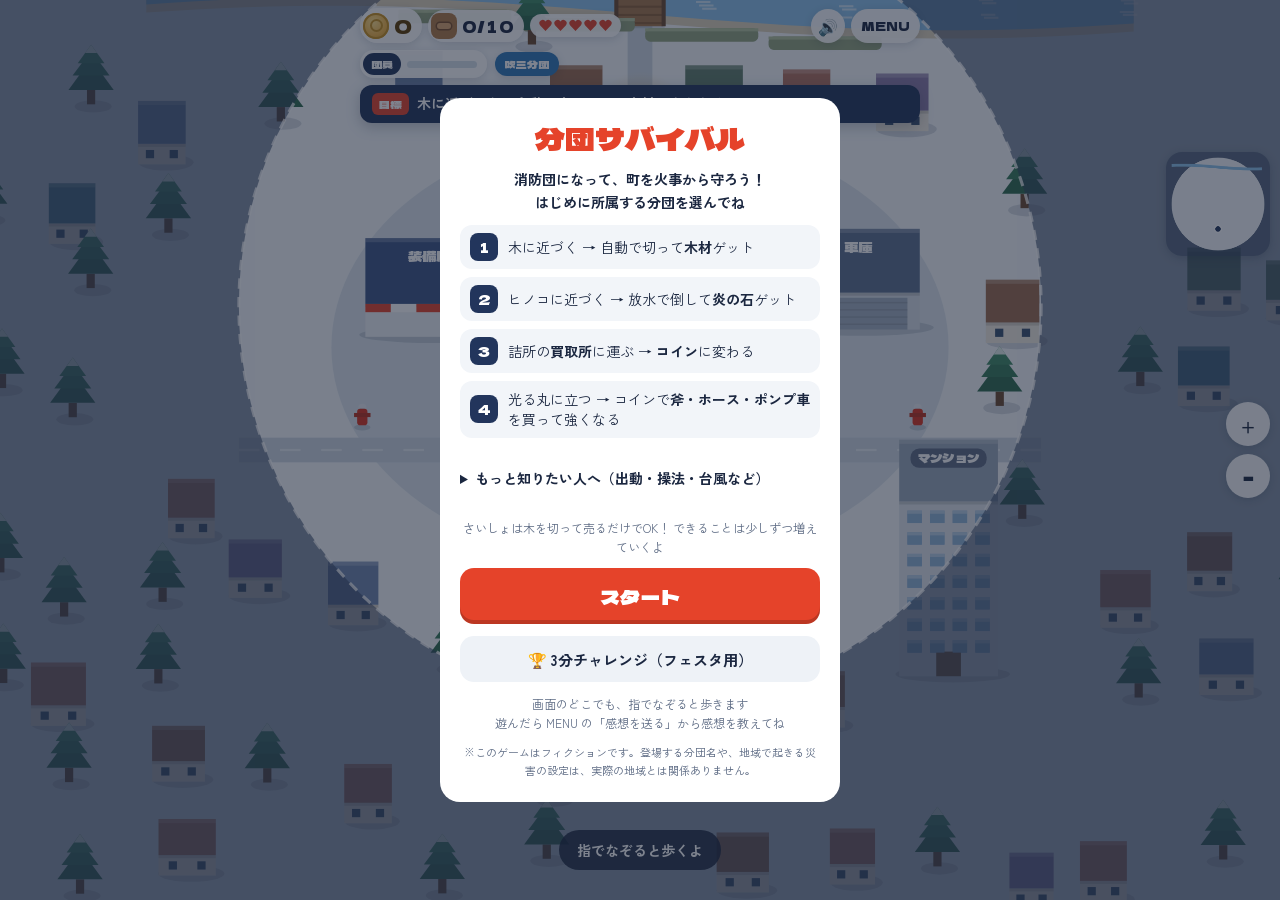
==== commit 8f921c69: "GA4: Instagramアプリ内ブラウザからの流入を判別（参照元が消えても instagram/inapp として集計） Co-Authored-By: Claude Opus 5.5 <nore" ====
--- a/index.html
+++ b/index.html
@@ -4,7 +4,7 @@
 <meta charset="utf-8">
 <meta name="viewport" content="width=device-width,initial-scale=1,maximum-scale=1,user-scalable=no,viewport-fit=cover">
 <script async src="https://www.googletagmanager.com/gtag/js?id=G-117LNT3E63"></script>
-<script>window.dataLayer=window.dataLayer||[];function gtag(){dataLayer.push(arguments)}gtag("js",new Date());var DAN=false;try{var q=location.search;if(/[?&]dan=0/.test(q))localStorage.removeItem("suita119-member");else if(/[?&]dan(=|&|$)/.test(q))localStorage.setItem("suita119-member","1");DAN=localStorage.getItem("suita119-member")==="1"}catch(e){}if(DAN)gtag("set","user_properties",{member:"団員"});gtag("config","G-117LNT3E63",DAN?{member:"団員"}:{});</script>
+<script>window.dataLayer=window.dataLayer||[];function gtag(){dataLayer.push(arguments)}gtag("js",new Date());var DAN=false;try{var q=location.search;if(/[?&]dan=0/.test(q))localStorage.removeItem("suita119-member");else if(/[?&]dan(=|&|$)/.test(q))localStorage.setItem("suita119-member","1");DAN=localStorage.getItem("suita119-member")==="1"}catch(e){}if(DAN)gtag("set","user_properties",{member:"団員"});var C=DAN?{member:"団員"}:{};try{var IGA=/Instagram/i.test(navigator.userAgent);if(IGA){gtag("set","user_properties",{inapp:"instagram"});if(!/[?&]utm_source=/.test(location.search)){C.campaign_source="instagram";C.campaign_medium="inapp";C.campaign_name="ig_inapp"}}}catch(e){}gtag("config","G-117LNT3E63",C);</script>
 <meta name="theme-color" content="#22355c">
 <meta name="apple-mobile-web-app-capable" content="yes">
 <meta name="description" content="消防団になって町を火事から守ろう。吹田市消防団のアクション育成ゲーム">
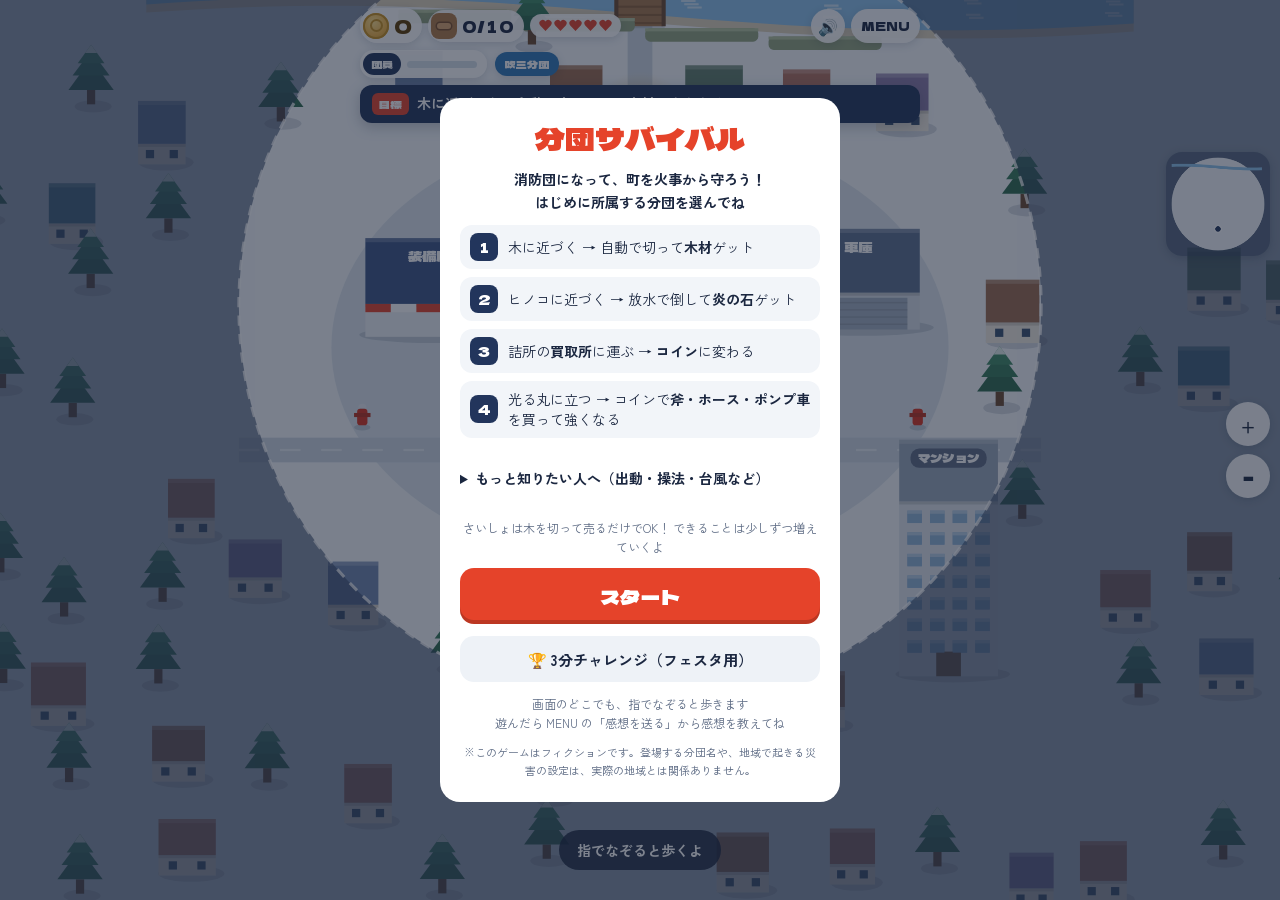
==== commit cf84e95e: "ハロウィン期間限定（10/24〜10/31）：ヒノコがかぼちゃに・町の飾り・とんがり帽子・キャンディと交換所・記念バッジ・ミニゲーム「ハロウィン夜回り」（?halloween で期間外も確認可） Co" ====
--- a/index.html
+++ b/index.html
@@ -2145,6 +2145,120 @@
 // ?mini で開くとミニゲーム一覧、?mini=hinoko|hose|merge|sand|ladder で直接
 (()=>{const m=location.search.match(/[?&]mini(?:=([a-z]+))?/);if(!m)return;setTimeout(()=>{hkClose();const k=m[1];if(k==='hinoko')hkIntro();else if(k&&MG[k])mgIntro(MG[k]);else mgHub()},400)})();
 
+/* ===================== 🎃 ハロウィン期間限定（2026/10/24〜10/31） ===================== */
+// 期間外は何も出ない。確認用：?halloween で期間外でもON、?halloween=0 でOFF
+const HW_FROM=Date.parse('2026-10-24T00:00:00+09:00'),HW_TO=Date.parse('2026-11-01T00:00:00+09:00');
+const HW=()=>{const q=location.search;if(/[?&]halloween=0/.test(q))return false;if(/[?&]halloween/.test(q))return true;const n=Date.now();return n>=HW_FROM&&n<HW_TO};
+const hwS=()=>{if(!S.hw)S.hw={candy:0,items:[],head:'witch',cape:false,joined:false,day:''};return S.hw};
+const HW_TIPS=['かぼちゃのランタンは、ろうそくよりLEDライトが安心だよ','ふわふわ・ひらひらの衣装は火が燃えうつりやすい。ろうそくやコンロに近づかないでね','仮装で顔をかくすと前が見えにくい。夜道は明るい色の服や反射材で安全に','おばけの飾りを電気ストーブやライトにかぶせないでね。熱で燃えることがあるよ','もしも服に火がついたら「止まって・たおれて・ころがる」。走ると火が大きくなるよ'];
+const hwTip=()=>HW_TIPS[Math.random()*HW_TIPS.length|0];
+
+// かぼちゃ（ジャック・オ・ランタン）を描く。頭の上に小さな炎＝ヒノコのなごり
+function hwPumpkin(c,x,y,r,t,o){o=o||{};c.save();c.translate(x,y);
+  c.fillStyle='rgba(0,0,0,.18)';c.beginPath();c.ellipse(0,r*.95,r*.85,r*.22,0,0,7);c.fill();
+  const fl=Math.sin(t/90)*r*.08;c.fillStyle='#ffd25a';c.beginPath();c.moveTo(-r*.18,-r*.92);c.quadraticCurveTo(0,-r*1.55-fl,r*.18,-r*.92);c.fill();
+  c.fillStyle='#4f7a2a';c.fillRect(-r*.1,-r*1.02,r*.2,r*.28);
+  const g=c.createRadialGradient(-r*.3,-r*.35,r*.15,0,0,r*1.1);g.addColorStop(0,o.hit?'#fff3d6':'#ffb347');g.addColorStop(1,o.boss?'#c2410c':'#ea7a12');c.fillStyle=g;
+  for(const k of [-.55,.55,0]){c.beginPath();c.ellipse(k*r,0,r*(k?.6:.62),r*.85,0,0,7);c.fill()}
+  c.strokeStyle='rgba(150,60,0,.35)';c.lineWidth=Math.max(1,r*.06);for(const k of [-.32,.32]){c.beginPath();c.ellipse(k*r,0,r*.32,r*.84,0,0,7);c.stroke()}
+  const lit=o.dead?'#5a2a00':'#ffe066';c.fillStyle=lit;
+  const ey=-r*.18,ex=r*.36,es=r*.2;for(const sx of [-1,1]){c.beginPath();c.moveTo(sx*ex-es,ey+es*.7);c.lineTo(sx*ex,ey-es);c.lineTo(sx*ex+es,ey+es*.7);c.closePath();c.fill()}
+  c.beginPath();c.moveTo(-r*.5,r*.25);for(let i=0;i<=6;i++)c.lineTo(-r*.5+i*r/6,r*.25+(i%2?r*.18:0));c.lineTo(r*.42,r*.52);c.lineTo(-r*.42,r*.52);c.closePath();c.fill();
+  if(o.boss){c.fillStyle='#3b1f5c';c.beginPath();c.moveTo(-r*.9,-r*.78);c.lineTo(r*.9,-r*.78);c.lineTo(r*.15,-r*2.1);c.closePath();c.fill();c.fillStyle='#f59e0b';c.fillRect(-r*.62,-r*1.0,r*1.24,r*.14)}
+  c.restore()}
+function hwGhost(c,x,y,r,t,o){o=o||{};c.save();c.translate(x,y+Math.sin(t/300+x)*3);c.globalAlpha=o.a==null?.95:o.a;
+  c.fillStyle='#fff';c.beginPath();c.arc(0,-r*.2,r*.8,Math.PI,0);c.lineTo(r*.8,r*.7);for(let i=0;i<4;i++){const bx=r*.8-(i+.5)*r*.4;c.quadraticCurveTo(bx+r*.1,r*.95,bx,r*.7)}c.lineTo(-r*.8,-r*.2);c.fill();
+  c.strokeStyle='rgba(27,39,64,.25)';c.lineWidth=2;c.stroke();c.fillStyle='#1b2740';c.beginPath();c.ellipse(-r*.28,-r*.25,r*.11,r*.16,0,0,7);c.ellipse(r*.28,-r*.25,r*.11,r*.16,0,0,7);c.fill();
+  if(o.bag){c.fillStyle='#f97316';c.beginPath();c.arc(r*.85,r*.35,r*.28,0,7);c.fill();c.fillStyle='#1b2740';c.fillRect(r*.78,r*.28,r*.14,r*.06)}
+  c.restore()}
+function hwCandy(c,x,y,r,t){c.save();c.translate(x,y);c.rotate(Math.sin(t/200)*.4);c.fillStyle='#ec4899';c.beginPath();c.moveTo(-r*1.5,-r*.6);c.lineTo(-r*.8,0);c.lineTo(-r*1.5,r*.6);c.fill();c.beginPath();c.moveTo(r*1.5,-r*.6);c.lineTo(r*.8,0);c.lineTo(r*1.5,r*.6);c.fill();
+  c.fillStyle='#f472b6';c.beginPath();c.arc(0,0,r*.85,0,7);c.fill();c.strokeStyle='#fff';c.lineWidth=r*.18;c.beginPath();c.arc(0,0,r*.45,.3,2.8);c.stroke();c.restore()}
+
+/* --- 本編：ヒノコがかぼちゃに、空は紫、町にかぼちゃとおばけ、団員は帽子 --- */
+drawMon=(o=>function(m,t){if(!HW())return o(m,t);const r=m.boss?44:16,bob=Math.sin(m.t*6)*2;shadow(m.x,m.y+4,r*.9,r*.3);
+  hwPumpkin(cx,m.x,m.y-r*.85+bob,r*1.05,t,{boss:m.boss,hit:m.hit>0});
+  if(m.hp<m.max||m.boss){const bw=m.boss?110:34,bx=m.x-bw/2,by=m.y-r*2.4;cx.fillStyle='rgba(27,39,64,.78)';rr(bx-2,by-2,bw+4,m.boss?11:8,4);cx.fill();cx.fillStyle='#ff6b4a';cx.fillRect(bx,by,bw*clamp(m.hp/m.max,0,1),m.boss?7:4);
+    if(m.boss)label('大かぼちゃヒノコ',m.x,by-12,13,'#fff',null,'#7c2d12')}})(drawMon);
+drawPerson=(o=>function(x,y,face,body,wood,stone,small,t,moving,chop,sand){
+  const me=!small&&body==='#22355c',h=me?hwS():null;
+  if(HW()&&me&&h.cape){const s=1,bob=moving?Math.abs(Math.sin(t/90))*2:0;cx.fillStyle='rgba(255,255,255,.92)';cx.beginPath();cx.moveTo(x-9,y-24-bob);cx.lineTo(x+9,y-24-bob);cx.lineTo(x+12+Math.sin(t/120)*2,y-2);cx.lineTo(x-12+Math.sin(t/140)*2,y-2);cx.closePath();cx.fill()}
+  o(x,y,face,body,wood,stone,small,t,moving,chop,sand);if(!HW())return;
+  const s=small?.85:1,bob=moving?Math.abs(Math.sin(t/90))*2:0,hy=y-30*s-bob;
+  if(me&&h.head==='pumpkin'){hwPumpkin(cx,x,hy+1,9.5,t,{});return}
+  // とんがり帽子（紫に橙の帯）
+  cx.fillStyle=me?'#5b2a86':'#3b1f5c';cx.beginPath();cx.moveTo(x-9*s,hy-2*s);cx.lineTo(x+9*s,hy-2*s);cx.lineTo(x+face*5*s,hy-17*s);cx.closePath();cx.fill();
+  cx.fillStyle='#f59e0b';cx.fillRect(x-7*s,hy-5*s,14*s,2.5*s)})(drawPerson);
+drawPads=(o=>function(t){o(t);if(!HW())return;
+  for(const h of houses){const k=((Math.round(h.x)*73856093)^(Math.round(h.y)*19349663))>>>0;if(k%3)continue;hwPumpkin(cx,h.x+h.w/2+10,h.y+h.h/2-6,7,t,{})}
+  for(let i=0;i<4;i++){const a=t/4000+i*1.7,gx=P.x+Math.cos(a)*(220+i*40),gy=P.y+Math.sin(a*1.3)*160-40;hwGhost(cx,gx,gy,13,t,{a:.55})}})(drawPads);
+drawWeather=(o=>function(t){o(t);if(!HW())return;cx.fillStyle='rgba(76,29,149,.13)';cx.fillRect(0,0,W,H);
+  const g=cx.createRadialGradient(W/2,H/2,Math.min(W,H)*.35,W/2,H/2,Math.max(W,H)*.75);g.addColorStop(0,'rgba(20,10,40,0)');g.addColorStop(1,'rgba(20,10,40,.32)');cx.fillStyle=g;cx.fillRect(0,0,W,H)})(drawWeather);
+// ヒノコを倒すとキャンディ
+killMon=(o=>function(m){o(m);if(!HW()||S.ta)return;const h=hwS();if(m.boss||Math.random()<.35){const n=m.boss?5:1;h.candy+=n;float(m.x,m.y-52,`🍬+${n}`,'#f9a8d4',15)}})(killMon);
+// 期間中に遊ぶと記念バッジ（期間が終わってももらった人のバッジは残る）
+BADGES.push(['hw2026','🎃','2026ハロウィン参加',()=>!!(S.hw&&S.hw.joined)]);
+badgeHtml=(o=>function(){if(HW()||(S.badges||[]).includes('hw2026'))return o();const i=BADGES.findIndex(b=>b[0]==='hw2026'),b=BADGES.splice(i,1)[0];const r=o();BADGES.splice(i,0,b);return r})(badgeHtml);
+update=(o=>function(dt){o(dt);if(!HW()||!S.started||S.ta)return;const h=hwS();
+  if(!h.joined){h.joined=true;checkBadges()}
+  const d=new Date(Date.now()+9*3600e3).toISOString().slice(0,10);if(h.day!==d&&!paused){h.day=d;save();pop('🎃 ハロウィンイベント開催中！','10/31まで。ヒノコがかぼちゃに！ 倒すとキャンディ🍬。MENUの「ハロウィン交換所」と、ミニゲーム「ハロウィン夜回り」もあるよ')}})(update);
+// メニュー：ハロウィン交換所
+const HW_SHOP=[{id:'pumpkin',ic:'🎃',name:'かぼちゃヘルメット',cost:15},{id:'cape',ic:'👻',name:'おばけマント',cost:30}];
+function hwShopHtml(){const h=hwS();return `<div class="hwshop"><h3 class="sec">🎃 ハロウィン交換所 <small>10/31まで</small></h3><p class="hwc">キャンディ <b>🍬 ${h.candy}</b>こ（ヒノコを倒すと出るよ）</p>
+  ${HW_SHOP.map(it=>{const has=h.items.includes(it.id),wear=it.id==='pumpkin'?h.head==='pumpkin':h.cape;return has?`<button class="btn sub" data-act="hwwear" data-v="${it.id}">${it.ic} ${it.name}：${wear?'つけている（はずす）':'つける'}</button>`
+    :`<button class="btn ${h.candy>=it.cost?'':'sub'}" data-act="hwbuy" data-v="${it.id}">${it.ic} ${it.name}と交換（🍬${it.cost}）</button>`}).join('')}
+  <button class="btn hkmenu" data-act="hwmini"><b>🎃 ハロウィン夜回り</b><small>期間限定ミニゲーム</small></button></div>`}
+menu=(o=>function(){o();if(!HW()||S.ta)return;const bx=document.querySelector('.modal .box');if(!bx)return;const h2=bx.querySelector('h2');if(h2)h2.insertAdjacentHTML('afterend',hwShopHtml())})(menu);
+document.addEventListener('click',e=>{const b=e.target.closest('[data-act^=hw]');if(!b)return;const a=b.dataset.act,h=hwS();
+  if(a==='hwmini'){closeModal();mgIntro(MG.halloween);return}
+  const it=HW_SHOP.find(x=>x.id===b.dataset.v);if(!it)return;
+  if(a==='hwbuy'){if(h.candy<it.cost){toast(`キャンディがあと${it.cost-h.candy}こ足りないよ`);return}h.candy-=it.cost;h.items.push(it.id);if(it.id==='pumpkin')h.head='pumpkin';else h.cape=true;snd('buy');toast(`${it.ic} ${it.name}をゲット！`,'ok');ga('hw_buy',{item:it.id})}
+  else if(a==='hwwear'){if(it.id==='pumpkin')h.head=h.head==='pumpkin'?'witch':'pumpkin';else h.cape=!h.cape;snd('pick')}
+  save();const box=document.querySelector('.modal .hwshop');if(box)box.outerHTML=hwShopHtml()});
+
+/* --- 期間限定ミニゲーム「ハロウィン夜回り」 --- */
+const hwGame={short:'ハロウィン',name:'ハロウィン夜回り',icon:'🎃',time:30,desc:'【10/31まで】かぼちゃヒノコを消そう。おばけ（仮装した子ども）はタップしないで！',
+  how:'かぼちゃヒノコをタップして消そう！ 白いおばけは仮装した子どもだからタップしたらダメ（−3点）。ピンクのキャンディは＋5点！',
+  diffs:{e:{iv:.8,max:6,sp:[40,65],r:34,ghost:.22,candy:.06,big:0,note:'ゆっくり・おばけは少なめ'},n:{iv:.48,max:10,sp:[70,115],r:28,ghost:.3,candy:.06,big:9,note:'おばけが増える・大かぼちゃも出る'},h:{iv:.2,max:24,sp:[110,175],r:24,ghost:.38,candy:.05,big:4,note:'ワラワラ！ おばけとまちがえないで'}},
+  init(D,W,H){return {D,ms:[],fx:[],spawn:0,bigT:D.big?D.big*.5:0,kills:0,ghostHit:0,candy:0,combo:0,last:0,best:0}},
+  info:s=>s.combo>=3?`${s.combo}コンボ！`:'',summary:s=>`消したかぼちゃヒノコ ${s.kills}匹・キャンディ ${s.candy}こ・まちがえておばけ ${s.ghostHit}回`,
+  tip:()=>'🔥 ハロウィンの火の用心：'+hwTip(),
+  spawn(s,k){const D=s.D,W=innerWidth,H=innerHeight,side=Math.random()*3|0;let x=side===0?Math.random()*W:side===1?-30:W+30,y=side===0?H+30:H*.3+Math.random()*H*.55;
+    const tx=W*(.15+Math.random()*.7),ty=H*(.25+Math.random()*.55),a=Math.atan2(ty-y,tx-x),sp=(D.sp[0]+Math.random()*(D.sp[1]-D.sp[0]))*(k==='b'?.55:k==='g'?.8:1)*(mg.t<10?1.15:1);
+    s.ms.push({k,x,y,vx:Math.cos(a)*sp,vy:Math.sin(a)*sp,r:k==='b'?D.r*2.2:k==='c'?D.r*.6:D.r,hp:k==='b'?7:(k==='p'&&Math.random()<.25?2:1),max:0,age:0,life:k==='c'?3.5:5+Math.random()*3,ph:Math.random()*7,hit:0});s.ms[s.ms.length-1].max=s.ms[s.ms.length-1].hp},
+  update(s,dt,m){const D=s.D,W=innerWidth,H=innerHeight,rush=m.t<10;s.spawn-=dt*(rush?1.5:1);
+    while(s.spawn<=0){s.spawn+=D.iv*(.6+Math.random()*.8);if(s.ms.filter(x=>x.k!=='b').length<D.max+(rush?D.max*.4|0:0)){const r=Math.random();this.spawn(s,r<D.candy?'c':r<D.candy+D.ghost?'g':'p')}}
+    if(D.big){s.bigT-=dt;if(s.bigT<=0){s.bigT=D.big*(.8+Math.random()*.4);if(!s.ms.some(x=>x.k==='b'))this.spawn(s,'b')}}
+    for(const x of s.ms){x.age+=dt;x.ph+=dt*5;x.hit=Math.max(0,x.hit-dt);x.vx+=Math.cos(x.ph*.7)*60*dt;x.vy+=Math.sin(x.ph*.9)*60*dt;
+      if(x.age<x.life){if(x.x<x.r&&x.vx<0||x.x>W-x.r&&x.vx>0)x.vx*=-1;if(x.y<110+x.r&&x.vy<0||x.y>H-x.r&&x.vy>0)x.vy*=-1}x.x+=x.vx*dt;x.y+=x.vy*dt}
+    s.ms=s.ms.filter(x=>x.x>-90&&x.x<W+90&&x.y>-90&&x.y<H+90)},
+  down(s,px,py){let best=null,bd=1e9;for(const x of s.ms){const d=Math.hypot(px-x.x,py-x.y);if(d<x.r*1.2+8&&d<bd){bd=d;best=x}}
+    (s.rings=s.rings||[]).push({x:px,y:py,t:0});if(!best){s.combo=0;return}
+    if(best.k==='g'){s.ghostHit++;s.combo=0;mgAdd(-3);mgFloat(s,best.x,best.y-30,'仮装した子どもだよ！ −3','#c4b5fd');snd('hurt');buzz(80);best.vx*=-1.5;best.vy*=-1.5;return}
+    if(best.k==='c'){s.candy++;mgAdd(5);mgFloat(s,best.x,best.y-20,'🍬+5','#f9a8d4');snd('coin');s.ms.splice(s.ms.indexOf(best),1);if(!S.ta)hwS().candy++;return}
+    best.hp--;best.hit=.15;snd('chop');buzz(15);if(best.hp>0)return;
+    const now=performance.now();s.combo=now-s.last<1100?s.combo+1:1;s.last=now;s.best=Math.max(s.best,s.combo);
+    let pts=best.k==='b'?10:best.max;if(s.combo>=5)pts++;mgAdd(pts);s.kills++;mgFloat(s,best.x,best.y-20,'+'+pts,best.k==='b'?'#ffd84d':'#fff');snd(best.k==='b'?'boss':'kill');
+    s.ms.splice(s.ms.indexOf(best),1);if(best.k==='b'&&mg.dk==='h')for(let i=0;i<3;i++)this.spawn(s,'p')},
+  draw(s,c,W,H,now){const g=c.createLinearGradient(0,0,0,H);g.addColorStop(0,'#1e1033');g.addColorStop(.7,'#3b1f5c');g.addColorStop(1,'#5b2a2a');c.fillStyle=g;c.fillRect(0,0,W,H);
+    c.fillStyle='#fef3c7';c.beginPath();c.arc(W*.78,150,34,0,7);c.fill();c.fillStyle='#1e1033';c.beginPath();c.arc(W*.78+14,142,30,0,7);c.fill();
+    c.fillStyle='#140a24';let x=0,i=0;while(x<W){const w=50+(i*37%40),h=60+(i*53%90);c.fillRect(x,H-h,w-6,h);c.beginPath();c.moveTo(x-4,H-h);c.lineTo(x+(w-6)/2,H-h-22);c.lineTo(x+w-2,H-h);c.fill();if(i%2===0)hwPumpkin(c,x+18,H-h+30,8,now,{});c.fillStyle='#140a24';x+=w;i++}
+    for(const e of s.ms){if(e.k==='p'||e.k==='b'){hwPumpkin(c,e.x,e.y,e.r,now,{boss:e.k==='b',hit:e.hit>0});if(e.max===2&&e.hp===2){c.fillStyle='#fff';c.font=`900 ${Math.round(e.r*.5)}px sans-serif`;c.textAlign='center';c.fillText('2',e.x,e.y-e.r*1.15)}
+        if(e.k==='b'){c.fillStyle='rgba(0,0,0,.35)';c.fillRect(e.x-e.r*.8,e.y+e.r*1.05,e.r*1.6,7);c.fillStyle='#fbbf24';c.fillRect(e.x-e.r*.8,e.y+e.r*1.05,e.r*1.6*e.hp/e.max,7)}}
+      else if(e.k==='g')hwGhost(c,e.x,e.y,e.r,now,{bag:true});else hwCandy(c,e.x,e.y,e.r,now)}
+    s.rings=(s.rings||[]).filter(f=>(f.t+=1/60)<.4);for(const f of s.rings){c.globalAlpha=1-f.t/.4;c.strokeStyle='#a5f3fc';c.lineWidth=4;c.beginPath();c.arc(f.x,f.y,10+f.t*80,0,7);c.stroke();c.globalAlpha=1}
+    mgFx(s,c,1/60)}};
+// ミニゲーム一覧の先頭に、期間中だけ表示
+(()=>{if(!HW())return;const rest=Object.entries(MG);for(const [k] of rest)delete MG[k];MG.halloween=hwGame;for(const [k,v] of rest)MG[k]=v})();
+// 結果画面に「火の用心」豆知識
+mgResult=(o=>function(me){o(me);if(!mg||!mg.G||!mg.G.tip)return;const b=document.querySelector('#mgPanel .hkscore');if(b&&!document.querySelector('#mgPanel .hktip'))b.insertAdjacentHTML('afterend',`<p class="hktip">${mg.G.tip()}</p>`)})(mgResult);
+// 期間外に ?mini=halloween で来た人には「終了しました」
+(()=>{if(HW()||!/[?&]mini=halloween/.test(location.search))return;setTimeout(()=>{mgHub();toast('🎃 ハロウィンイベントは終了しました。ほかのミニゲームで遊んでね')},700)})();
+(()=>{const st=document.createElement('style');st.textContent=`
+.hwshop{margin:8px 0 4px;padding:10px 12px;border-radius:14px;background:linear-gradient(135deg,#3b1f5c,#7c2d12);color:#fff}
+.hwshop .sec{color:#fde68a;margin:0 0 4px}.hwshop .sec small{color:#fed7aa}.hwshop .hwc{margin:0 0 6px;font-weight:700}.hwshop .hwc b{font-size:20px}
+.hwshop .btn.sub{background:rgba(255,255,255,.92);color:#1b2740}.hwshop .btn{margin-top:6px}
+.hktip{margin:6px 0 4px;padding:8px 10px;border-radius:10px;background:#fff4e5;border-left:4px solid #f59e0b;color:#7c2d12;font-size:13px;font-weight:700;line-height:1.55;text-align:left}`;document.head.appendChild(st)})();
+
 /* ===================== 更新 ===================== */
 const vehBlocked=(x,y)=>blocked(x,y)||(Math.abs(y-riverY(x))<36&&Math.abs(x)>16)||((x+190)/150)**2+((y-1560)/90)**2<1;
 let riverW=0;
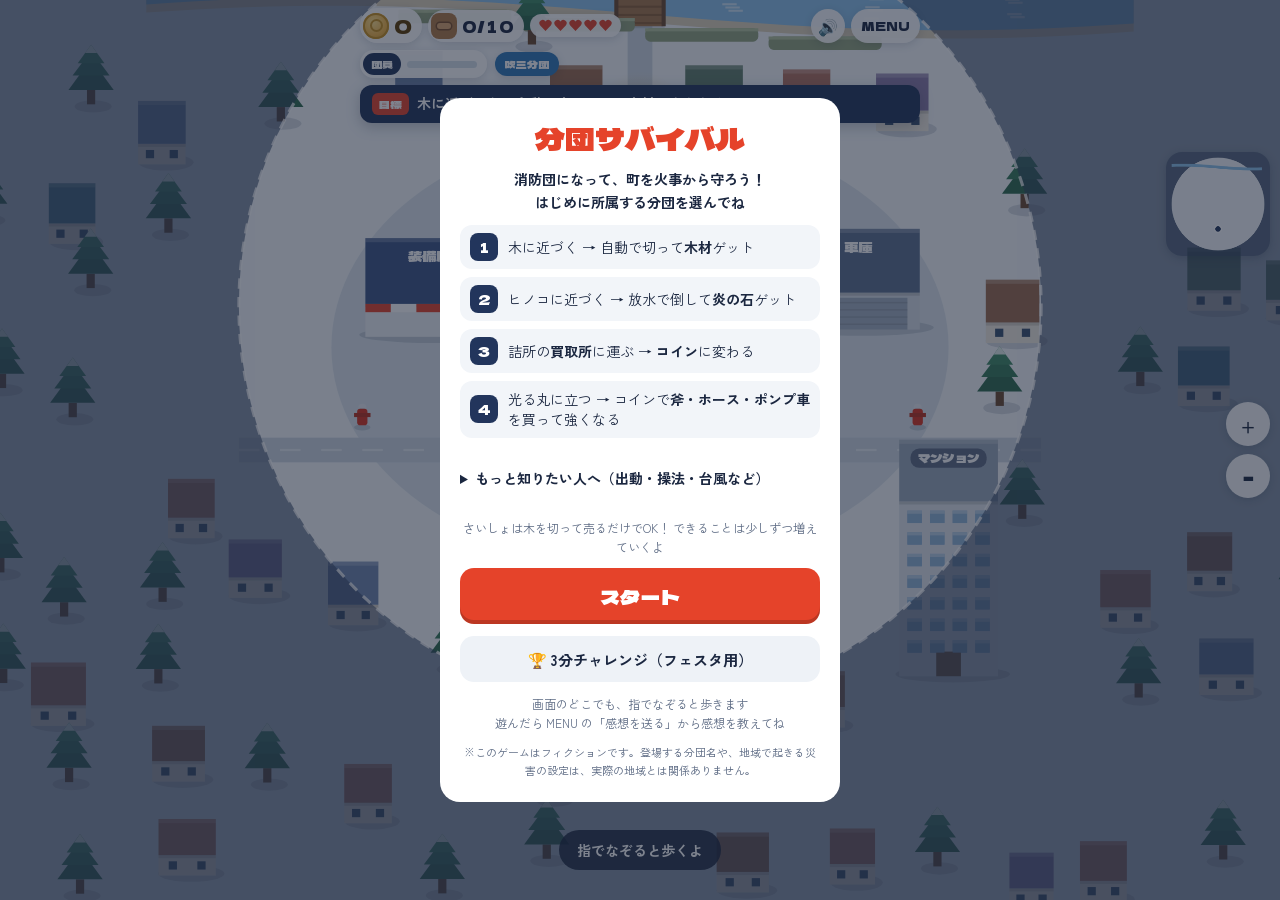
==== commit 7184d6bb: "お知らせ欄：火災予防広報（11/9〜11/14）と吹田市地域防災総合訓練（11/21、市HPリンク）。期限後は自動で消える Co-Authored-By: Claude Opus 5.5 <norep" ====
--- a/index.html
+++ b/index.html
@@ -2259,6 +2259,32 @@
 .hwshop .btn.sub{background:rgba(255,255,255,.92);color:#1b2740}.hwshop .btn{margin-top:6px}
 .hktip{margin:6px 0 4px;padding:8px 10px;border-radius:10px;background:#fff4e5;border-left:4px solid #f59e0b;color:#7c2d12;font-size:13px;font-weight:700;line-height:1.55;text-align:left}`;document.head.appendChild(st)})();
 
+/* ===================== 消防団からのお知らせ（期間が過ぎたら自動で消える） ===================== */
+const NOTICES=[
+  {id:'yobo2026',until:'2026-11-15T00:00:00+09:00',ic:'🔥',title:'11月9日（月）〜14日（土） 火災予防広報',
+   lines:['この期間、吹田市消防団が地域で火災予防を呼びかけます','空気が乾く季節。ストーブやコンロなど、おうちの火の元に気をつけよう！'],
+   link:{href:IG_URL,label:'📷 活動のようすはInstagramで'}},
+  {id:'bousai2026',until:'2026-11-22T00:00:00+09:00',ic:'🏕️',title:'11月21日（土） 吹田市地域防災総合訓練',
+   lines:['10:00〜12:00（展示ブースは14:00まで）','会場：千里北公園 蓮間池東部／自然体験交流センター（わくわくの郷）','※内容は変わることがあります。くわしくは市のホームページで'],
+   link:{href:'https://www.city.suita.osaka.jp/anzen/1017894/1017903/1017904/index.html',label:'吹田市のページを見る'}}];
+const noticesOn=()=>NOTICES.filter(n=>Date.now()<Date.parse(n.until));
+function noticeHtml(){const ns=noticesOn();if(!ns.length)return '';
+  return `<div class="ntc"><b class="ntch">📢 消防団からのお知らせ</b>${ns.map(n=>`<details class="ntci"${ns.length===1?' open':''}><summary>${n.ic} ${n.title}</summary>${n.lines.map(l=>`<span>${l}</span>`).join('')}${n.link?`<a class="fb" href="${n.link.href}" target="_blank" rel="noopener" data-ntc="${n.id}">${n.link.label}</a>`:''}</details>`).join('')}</div>`}
+const ntcAdd=(sel,where)=>{const bx=document.querySelector(sel);if(!bx||bx.querySelector('.ntc'))return;const h=noticeHtml();if(!h)return;
+  const t=where==='afterh2'?bx.querySelector('h2'):null;if(t)t.insertAdjacentHTML('afterend',h);else bx.insertAdjacentHTML('beforeend',h)};
+menu=(o=>function(){o();if(S.ta)return;const bx=document.querySelector('.modal .box');if(!bx)return;const anchor=bx.querySelector('[data-act=mghub]')||bx.querySelector('h2');if(anchor&&!bx.querySelector('.ntc')){const h=noticeHtml();if(h)anchor.insertAdjacentHTML('afterend',h)}})(menu);
+intro=(o=>function(){o();ntcAdd('.modal .box')})(intro);
+cont=(o=>function(){o();ntcAdd('.modal .box')})(cont);
+mgHub=(o=>function(){o();ntcAdd('#mgPanel .hkbox')})(mgHub);
+document.addEventListener('click',e=>{const a=e.target.closest('[data-ntc]');if(a)ga('notice_click',{id:a.dataset.ntc})},true);
+(()=>{const st=document.createElement('style');st.textContent=`
+.ntc{margin:8px 0;padding:8px 10px;border-radius:14px;background:#eef6ff;border:2px solid #3d93db;text-align:left}
+.ntch{display:block;font-size:13px;color:#1b4f8a;margin-bottom:4px}
+.ntci{border-top:1px dashed #b9d6f2;padding:6px 0 2px}.ntci:first-of-type{border-top:0}
+.ntci summary{font-weight:800;font-size:14px;cursor:pointer;color:#1b2740;line-height:1.45}
+.ntci span{display:block;font-size:12px;line-height:1.6;color:#33415e;margin-top:3px}
+.ntci a.fb{display:block;margin-top:6px;text-align:center;font-size:13px}`;document.head.appendChild(st)})();
+
 /* ===================== 更新 ===================== */
 const vehBlocked=(x,y)=>blocked(x,y)||(Math.abs(y-riverY(x))<36&&Math.abs(x)>16)||((x+190)/150)**2+((y-1560)/90)**2<1;
 let riverW=0;
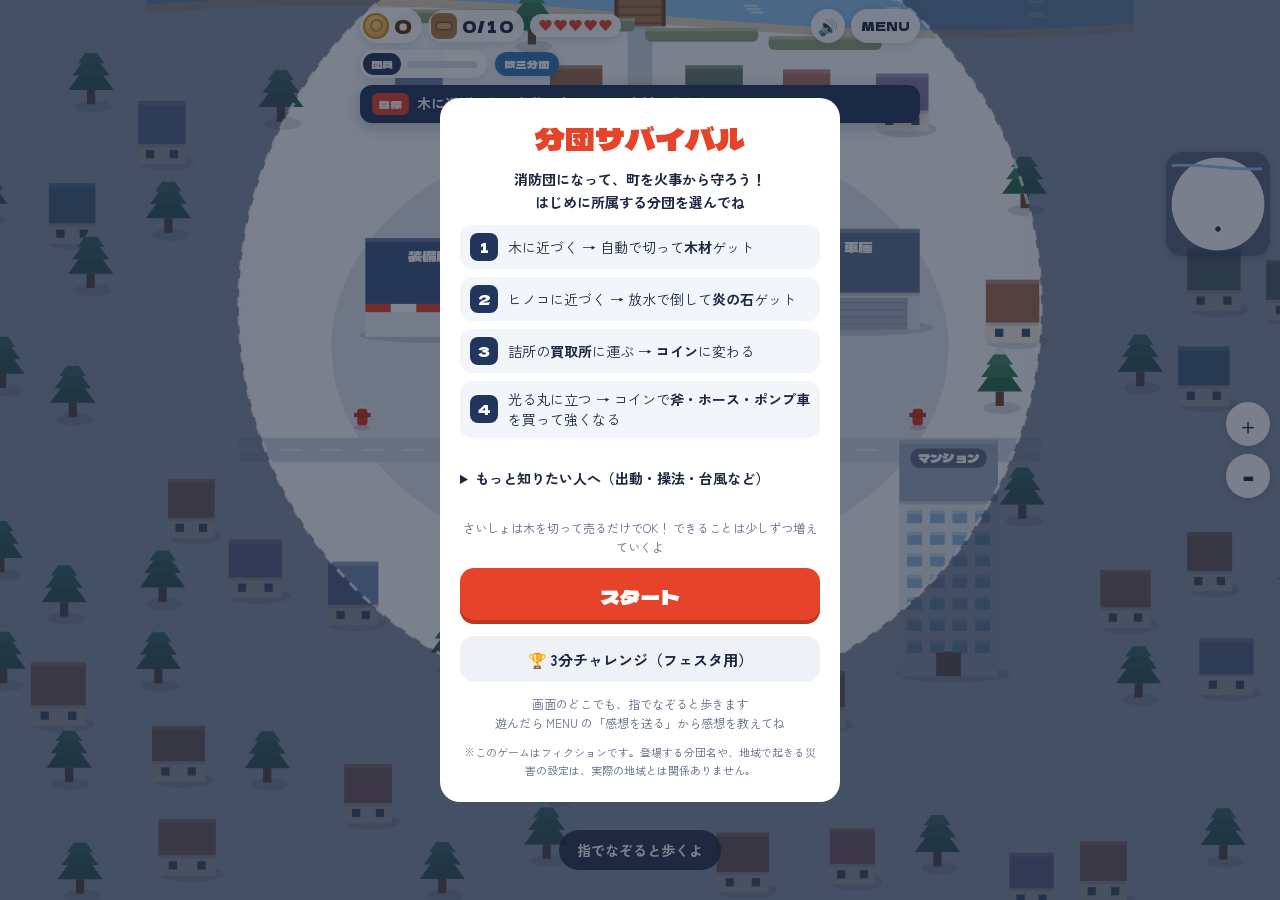
==== commit 0577df45: "ハロウィン期間中、最初の画面に「ハロウィン夜回り」ボタン＋GAにハロウィン専用イベント Co-Authored-By: Claude Opus 5.5 <noreply@anthropic.com> " ====
--- a/index.html
+++ b/index.html
@@ -2285,6 +2285,34 @@
 .ntci span{display:block;font-size:12px;line-height:1.6;color:#33415e;margin-top:3px}
 .ntci a.fb{display:block;margin-top:6px;text-align:center;font-size:13px}`;document.head.appendChild(st)})();
 
+/* ===================== 🎃 ハロウィン：最初の画面に入口ボタン ＋ GAでハロウィンだけ数える ===================== */
+// 最初の画面（はじめて／おかえり）に大きなボタン。モーダルは閉じずに上に重ねるので、もどると元の画面に戻る
+let hwSeen=false;
+const hwEntryHtml=from=>`<button class="hwgo" data-act="hwgo" data-from="${from}"><span class="hwgoi">🎃</span><span><b>ハロウィン夜回り</b><small>10/31まで・30秒の期間限定ゲーム</small></span><span class="hwgoa">▶</span></button>`;
+function hwEntry(from){if(!HW()||S.ta)return;const bx=document.querySelector('.modal .box');if(!bx||bx.querySelector('.hwgo'))return;
+  const lead=bx.querySelector('.lead')||bx.querySelector('h2');if(!lead)return;lead.insertAdjacentHTML('afterend',hwEntryHtml(from));
+  if(!hwSeen){hwSeen=true;ga('hw_seen',{where:from})}}
+intro=(o=>function(){o();hwEntry('intro')})(intro);
+cont=(o=>function(){o();hwEntry('cont')})(cont);
+document.addEventListener('click',e=>{const b=e.target.closest('[data-act=hwgo]');if(!b)return;snd('pick');ga('hw_entry',{from:b.dataset.from||'top'});mgIntro(MG.halloween)});
+// MENU の交換所ボタン・ミニゲーム一覧から入った人も数える
+document.addEventListener('click',e=>{const b=e.target.closest('[data-act=hwmini],[data-mg=halloween]');if(!b)return;ga('hw_entry',{from:b.dataset.act==='hwmini'?'menu':'hub'})},true);
+// ハロウィン夜回りだけの記録（mini_start などは今までどおり全ゲーム共通でも送る）
+const isHw=()=>mg&&mg.G===hwGame;
+mgStart=(o=>function(G,dk){o(G,dk);if(G===hwGame)ga('hw_mini_start',{diff:MG_DN[dk]})})(mgStart);
+mgEnd=(o=>function(){const hw=isHw(),dk=mg&&mg.dk,sc=mg&&mg.score;o();if(hw)ga('hw_mini_finish',{diff:MG_DN[dk],score:sc})})(mgEnd);
+mgSave=(o=>function(){const hw=isHw(),was=mg&&mg.saved;o();if(hw&&!was&&mg&&mg.saved)ga('hw_mini_save',{diff:MG_DN[mg.dk],score:mg.score})})(mgSave);
+(()=>{const st=document.createElement('style');st.textContent=`
+.hwgo{display:flex;align-items:center;gap:10px;width:100%;margin:10px 0 6px;padding:10px 12px;border:0;border-radius:16px;cursor:pointer;text-align:left;font:inherit;color:#fff;
+  background:linear-gradient(135deg,#4c1d95,#c2410c);box-shadow:0 4px 0 #2e1065,0 6px 16px rgba(76,29,149,.35);animation:hwgoP 1.6s ease-in-out infinite}
+.hwgo:active{transform:translateY(3px);box-shadow:0 1px 0 #2e1065}
+.hwgoi{font-size:34px;line-height:1;flex:none}
+.hwgo b{display:block;font-family:"Dela Gothic One",sans-serif;font-weight:400;font-size:18px;letter-spacing:.02em;color:#fde68a}
+.hwgo small{display:block;font-size:12px;font-weight:700;color:#fed7aa;margin-top:2px}
+.hwgoa{margin-left:auto;flex:none;font-size:18px;color:#fde68a}
+@keyframes hwgoP{0%,100%{transform:scale(1)}50%{transform:scale(1.025)}}
+@media (prefers-reduced-motion:reduce){.hwgo{animation:none}}`;document.head.appendChild(st)})();
+
 /* ===================== 更新 ===================== */
 const vehBlocked=(x,y)=>blocked(x,y)||(Math.abs(y-riverY(x))<36&&Math.abs(x)>16)||((x+190)/150)**2+((y-1560)/90)**2<1;
 let riverW=0;
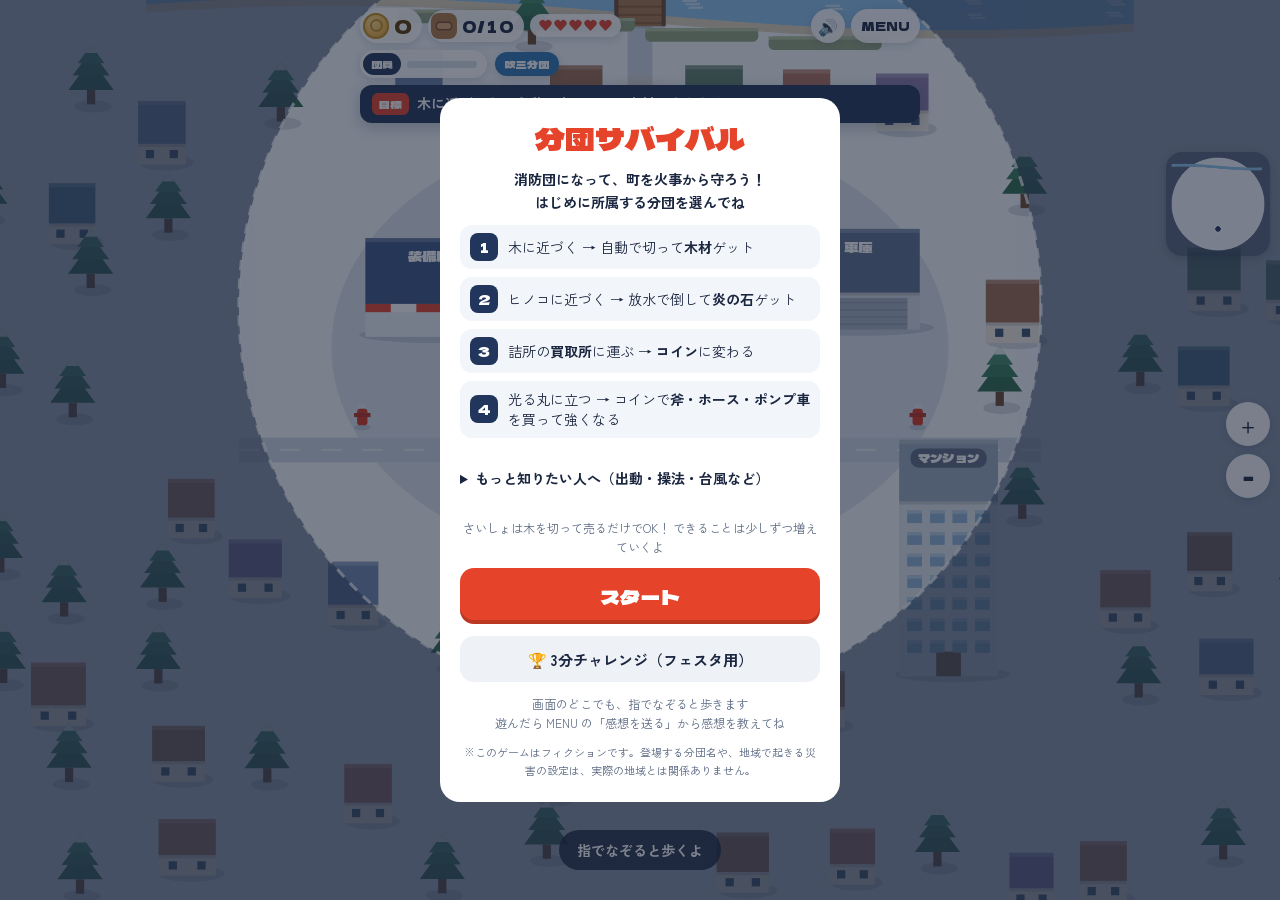
==== commit c907fae6: "ヒノコたたきのGAイベントにも game パラメータ（ヒノコ）を付ける Co-Authored-By: Claude Opus 5.5 <noreply@anthropic.com> Claude-S" ====
--- a/index.html
+++ b/index.html
@@ -1754,7 +1754,7 @@
 function hkClose(){const o=document.getElementById('hk');if(o)o.hidden=true;if(hk&&hk.raf)cancelAnimationFrame(hk.raf);hk=null;paused=!!document.querySelector('.modal');last=performance.now()}
 function hkStart(dk){audio();const D=HK_DIFF[dk];if(hk&&hk.raf)cancelAnimationFrame(hk.raf);
   hk={st:'count',dk,D,t:HK_TIME,cd:3,ms:[],fx:[],score:0,kills:0,big:0,combo:0,best:0,lastHit:0,spawn:0,bigT:D.big?D.big*.6:0,saved:false,raf:0,last:performance.now()};
-  hkPanel('');document.getElementById('hkScore').textContent='0点';ga('mini_start',{diff:D.name});hk.raf=requestAnimationFrame(hkLoop)}
+  hkPanel('');document.getElementById('hkScore').textContent='0点';ga('mini_start',{diff:D.name,game:'ヒノコ'});hk.raf=requestAnimationFrame(hkLoop)}
 function hkSpawn(big){const D=hk.D,W=innerWidth,H=innerHeight,side=Math.random()*4|0,m=20;let x,y;
   if(side===0){x=Math.random()*W;y=H+m}else if(side===1){x=-m;y=H*.3+Math.random()*H*.6}else if(side===2){x=W+m;y=H*.3+Math.random()*H*.6}else{x=Math.random()*W;y=H*.55+Math.random()*H*.4}
   const sp=(D.sp[0]+Math.random()*(D.sp[1]-D.sp[0]))*(big?.55:1)*(hk.t<10?1.15:1);
@@ -1826,7 +1826,7 @@
   if(hk.st==='count'){const n=Math.ceil(hk.cd);c.fillStyle='rgba(0,0,0,.35)';c.fillRect(0,0,W,H);c.fillStyle='#fff';c.textAlign='center';c.font='900 120px "Dela Gothic One",sans-serif';c.fillText(n>0?n:'',W/2,H/2+40);
     c.font='900 22px sans-serif';c.fillText(`${hk.D.icon} ${hk.D.name}　ヒノコをタップ！`,W/2,H/2-90)}
   if(hk.st==='play'&&hk.t<10&&hk.t>9){c.fillStyle='#ffd84d';c.textAlign='center';c.font='900 34px "Dela Gothic One",sans-serif';c.strokeStyle='#1b2740';c.lineWidth=5;c.strokeText('ラスト10秒！',W/2,H*.4);c.fillText('ラスト10秒！',W/2,H*.4)}}
-function hkEnd(){hk.st='end';snd('buy');buzz([60,40,60]);const D=hk.D;ga('mini_finish',{diff:D.name,score:hk.score,kills:hk.kills});
+function hkEnd(){hk.st='end';snd('buy');buzz([60,40,60]);const D=hk.D;ga('mini_finish',{game:'ヒノコ',diff:D.name,score:hk.score,kills:hk.kills});
   hkTimeUp();const k=hk;hkLoadGlobal();
   setTimeout(()=>{if(hk!==k)return;hkResult();hkLock(1500)},1600)}
 function hkTimeUp(){const c=document.getElementById('hkCv').getContext('2d'),W=innerWidth,H=innerHeight;hkDraw(performance.now());
@@ -1845,7 +1845,7 @@
   if(v&&ngName(v)){if(!document.getElementById('hkNg'))el.closest('label').insertAdjacentHTML('afterend','<p class="hkng" id="hkNg">そのなまえは使えないよ。ほかのなまえにしてね</p>');el.value='';el.focus();ga('name_blocked',{});return}
   const D=hk.D,me={n:v.slice(0,8)||'ななし',b:homeName(),s:hk.score,d:D.name,t:new Date().toISOString()};hk.saved=true;
   const r=hkRank();r.push(me);r.sort((a,b)=>b.s-a.s);try{localStorage.setItem(HK_KEY,JSON.stringify(r.slice(0,90)))}catch(x){}
-  hkSend(me);ga('mini_save',{diff:D.name,score:me.s});hkResult(me)}
+  hkSend(me);ga('mini_save',{game:'ヒノコ',diff:D.name,score:me.s});hkResult(me)}
 function hkSend(e){if(!formOn())return;try{const act=TA_FORM.url.replace(/\/viewform.*$/,'/formResponse');let ifr=document.getElementById('taIfr');
   if(!ifr){ifr=document.createElement('iframe');ifr.name='taIfr';ifr.id='taIfr';ifr.style.display='none';document.body.appendChild(ifr)}
   const f=document.createElement('form');f.method='POST';f.action=act;f.target='taIfr';f.style.display='none';
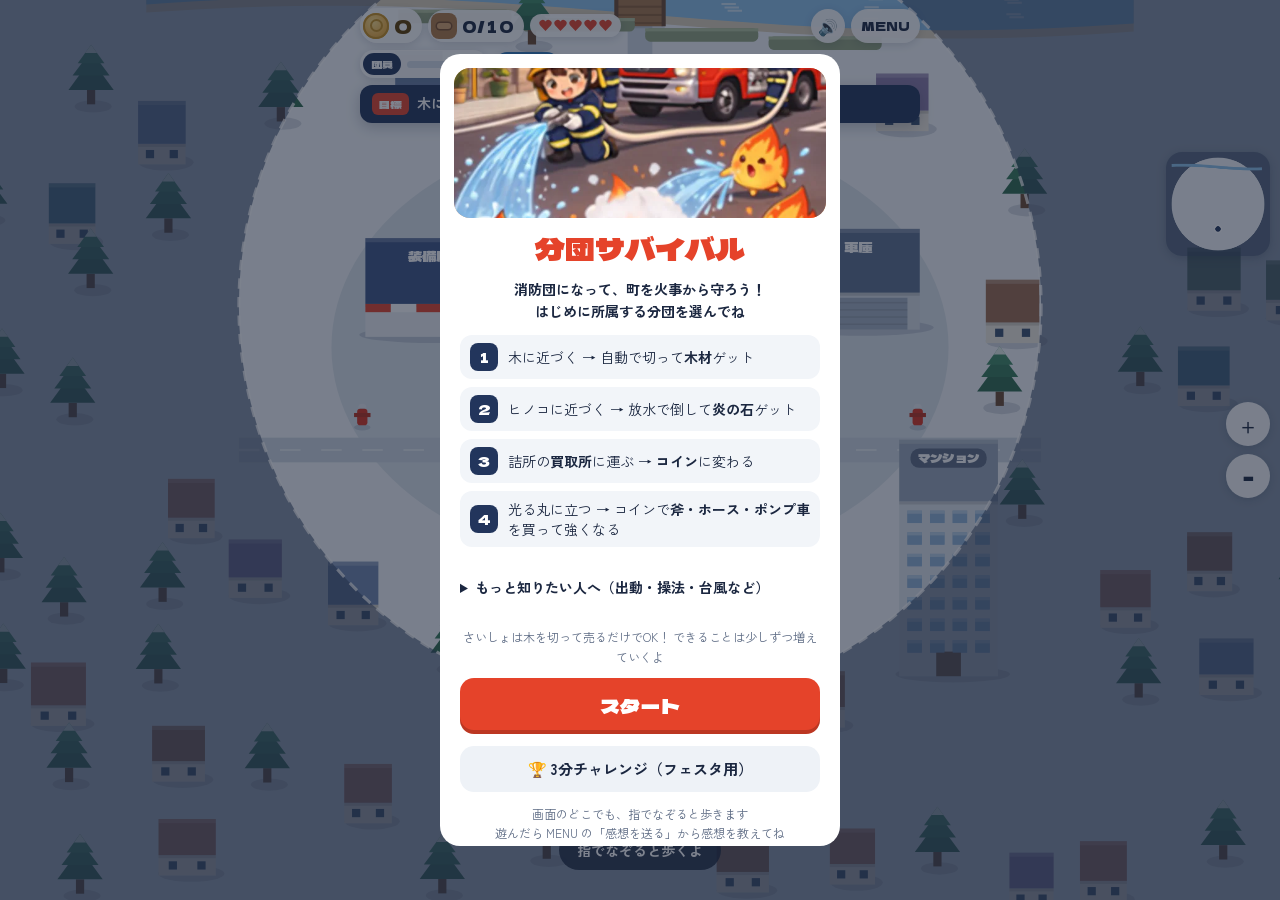
==== commit 71462093: "本格化：記録の引き継ぎ・ホーム画面に追加（PWA）、ストーリー「分団の1年」全7章とエンディング、出初式イベント＋ミニゲーム「一斉放水」、Canvaのイラスト、BGM作り直し、src/分割と自動テスト" ====
--- a/index.html
+++ b/index.html
@@ -3,6 +3,7 @@
 <head>
 <meta charset="utf-8">
 <meta name="viewport" content="width=device-width,initial-scale=1,maximum-scale=1,user-scalable=no,viewport-fit=cover">
+<script>try{if(/^#save=/.test(location.hash)){sessionStorage.setItem("bs-import",location.hash.slice(6));history.replaceState(null,"",location.pathname+location.search)}}catch(e){}</script>
 <script async src="https://www.googletagmanager.com/gtag/js?id=G-117LNT3E63"></script>
 <script>window.dataLayer=window.dataLayer||[];function gtag(){dataLayer.push(arguments)}gtag("js",new Date());var DAN=false;try{var q=location.search;if(/[?&]dan=0/.test(q))localStorage.removeItem("suita119-member");else if(/[?&]dan(=|&|$)/.test(q))localStorage.setItem("suita119-member","1");DAN=localStorage.getItem("suita119-member")==="1"}catch(e){}if(DAN)gtag("set","user_properties",{member:"団員"});var C=DAN?{member:"団員"}:{};try{var IGA=/Instagram/i.test(navigator.userAgent);if(IGA){gtag("set","user_properties",{inapp:"instagram"});if(!/[?&]utm_source=/.test(location.search)){C.campaign_source="instagram";C.campaign_medium="inapp";C.campaign_name="ig_inapp"}}}catch(e){}gtag("config","G-117LNT3E63",C);</script>
 <meta name="theme-color" content="#22355c">
@@ -16,6 +17,10 @@
 <meta name="twitter:card" content="summary_large_image">
 <style>:root{padding-top:env(safe-area-inset-top,0px);padding-bottom:env(safe-area-inset-bottom,0px)}body{margin:0}img{max-width:100%}[hidden]{display:none!important}</style>
 <title>分団サバイバル</title>
+<link rel="manifest" href="manifest.webmanifest">
+<link rel="apple-touch-icon" href="icons/icon-180.png">
+<link rel="icon" type="image/png" sizes="192x192" href="icons/icon-192.png">
+<meta name="apple-mobile-web-app-title" content="分団サバイバル">
 <link rel="preconnect" href="https://fonts.googleapis.com">
 <link rel="preconnect" href="https://fonts.gstatic.com" crossorigin>
 <link rel="stylesheet" href="https://fonts.googleapis.com/css2?family=Dela+Gothic+One&family=Zen+Kaku+Gothic+New:wght@500;700&display=swap">
@@ -2313,6 +2318,351 @@
 @keyframes hwgoP{0%,100%{transform:scale(1)}50%{transform:scale(1.025)}}
 @media (prefers-reduced-motion:reduce){.hwgo{animation:none}}`;document.head.appendChild(st)})();
 
+/* ===================== 記録の引き継ぎ・ホーム画面に追加（PWA） ===================== */
+// 遊んだ記録は端末のブラウザの中にしかない。Instagram→Safari や 機種変更 で消えないよう、
+// 「引き継ぎリンク」で記録ごと別のブラウザへ運べるようにする。リンクの # より後ろはサーバーにもGAにも送られない
+const XFER_URL='https://suitasyobodan119.github.io/bundan-survival/';
+const b64u=u8=>{let s='';for(let i=0;i<u8.length;i+=8192)s+=String.fromCharCode.apply(null,u8.subarray(i,i+8192));return btoa(s).replace(/\+/g,'-').replace(/\//g,'_').replace(/=+$/,'')};
+const ub64=s=>{s=s.replace(/-/g,'+').replace(/_/g,'/');while(s.length%4)s+='=';const b=atob(s),u=new Uint8Array(b.length);for(let i=0;i<b.length;i++)u[i]=b.charCodeAt(i);return u};
+async function pipeBytes(u8,stream){const r=new Response(new Blob([u8]).stream().pipeThrough(stream));return new Uint8Array(await r.arrayBuffer())}
+async function saveEncode(){save();const json=JSON.stringify(Object.assign({},S,{daily:undefined}));const raw=new TextEncoder().encode(json);
+  if(window.CompressionStream){try{return 'z'+b64u(await pipeBytes(raw,new CompressionStream('deflate-raw')))}catch(e){}}
+  return 'j'+b64u(raw)}
+async function saveDecode(code){code=(code||'').trim().replace(/^.*#save=/,'').replace(/\s+/g,'');if(code.length<10)throw new Error('short');
+  const k=code[0],u=ub64(code.slice(1));let raw;
+  if(k==='z'){if(!window.DecompressionStream)throw new Error('old');raw=await pipeBytes(u,new DecompressionStream('deflate-raw'))}else if(k==='j')raw=u;else throw new Error('kind');
+  const s=JSON.parse(new TextDecoder().decode(raw));if(!s||s.v!==3||!s.lv)throw new Error('data');return s}
+const saveSummary=s=>`${s.home||'吹三'}分団・${RANKS[s.rank||0]}／コイン ${s.coins||0}枚／やぐら Lv${(s.lv||{}).yagura||1}／バッジ ${(s.badges||[]).length}個`;
+const inApp=()=>/Instagram|FBAN|FBAV|Line\//i.test(navigator.userAgent);
+const isIOS=()=>/iPhone|iPad|iPod/i.test(navigator.userAgent)||(navigator.platform==='MacIntel'&&navigator.maxTouchPoints>1);
+const standalone=()=>matchMedia('(display-mode: standalone)').matches||navigator.standalone===true;
+
+async function xferOpen(){let code='';try{code=await saveEncode()}catch(e){}
+  const url=XFER_URL+'#save='+code;
+  modal(`<h2>📦 記録の引き継ぎ</h2>
+  <p class="lead">別のブラウザや新しいスマホで、<br>いまの続きから遊べます</p>
+  <div class="tsucard"><b>いまの記録</b>${saveSummary(S)}</div>
+  ${inApp()?`<p class="xwarn">いまはInstagramなどのアプリの中で開いています。このまま遊ぶと、Safari・Chromeとは記録が別になります。下のリンクをコピーして、Safari（Androidは Chrome）のアドレス欄に貼りつけて開いてね</p>`:''}
+  <button class="btn" data-act="xcopy" data-v="${url}">🔗 引き継ぎリンクをコピー</button>
+  ${navigator.share?`<button class="btn sub" data-act="xshare" data-v="${url}">📤 LINEやメールで自分に送る</button>`:''}
+  <details class="how"><summary>コードを貼りつけて読みこむ</summary><p class="note" style="margin-top:6px">別の端末でコピーした引き継ぎリンク（またはコード）を貼りつけてね</p><textarea id="xin" rows="3" placeholder="https://…#save=… を貼りつけ" autocomplete="off"></textarea><button class="btn sub" data-act="xload">読みこむ</button><p class="hkng" id="xerr" hidden></p></details>
+  <p class="note">リンクには遊んだ記録だけが入っています（名前や連絡先は入りません）。人に送ると、その人もあなたの続きから遊べてしまうので、自分だけで使ってね</p>
+  <button class="btn sub" data-act="close">ゲームにもどる</button>`);ga('save_open',{inapp:inApp()?1:0})}
+async function xcopy(text){try{await navigator.clipboard.writeText(text);return true}catch(e){}
+  try{const t=document.createElement('textarea');t.value=text;t.style.position='fixed';t.style.opacity='0';document.body.appendChild(t);t.select();const ok=document.execCommand('copy');t.remove();return ok}catch(e){return false}}
+// 読みこみ：今の記録は「前のデータにもどす」に残してから入れ替える
+function xferAsk(s,from){const cur=S&&S.earned>0;
+  modal(`<h2>📦 引き継ぎデータがあります</h2><div class="tsucard"><b>引き継ぐ記録</b>${saveSummary(s)}</div>${cur?`<div class="tsucard" style="background:#eef2f7"><b style="color:#33415e">この端末のいまの記録</b>${saveSummary(S)}</div>`:''}
+  <button class="btn" data-act="xyes">この記録で続きから遊ぶ</button><button class="btn sub" data-act="xno">やめる</button>${cur?'<p class="note">入れ替えても、いまの記録は MENU の「前のデータにもどす」で元にもどせます</p>':''}`);
+  xferAsk.s=s;xferAsk.from=from}
+function xferApply(){const s=xferAsk.s;if(!s)return;try{if(S&&!S.ta&&S.earned>0)localStorage.setItem(BK_KEY,JSON.stringify({at:Date.now(),S}));s.started=true;localStorage.setItem(KEY,JSON.stringify(s))}catch(e){toast('この端末に保存できませんでした');return}
+  ga('save_import',{from:xferAsk.from||'link'});xferNoSave=true;location.replace(location.pathname+location.search)}
+let xferNoSave=false;
+save=(o=>function(){if(xferNoSave)return true;return o()})(save);
+document.addEventListener('click',async e=>{const b=e.target.closest('[data-act]');if(!b)return;const a=b.dataset.act;
+  if(a==='xfer')xferOpen();
+  else if(a==='xcopy'){const ok=await xcopy(b.dataset.v);b.textContent=ok?'✅ コピーしました！ Safari／Chromeに貼りつけてね':'コピーできませんでした。長押しで選んでね';ga('save_export',{via:'copy'})}
+  else if(a==='xshare'){try{await navigator.share({title:'分団サバイバルの引き継ぎ',text:'分団サバイバルの続きはここから（自分用）',url:b.dataset.v});ga('save_export',{via:'share'})}catch(x){}}
+  else if(a==='xload'){const el=document.getElementById('xin'),er=document.getElementById('xerr');try{xferAsk(await saveDecode(el.value),'paste')}catch(x){er.hidden=false;er.textContent=x.message==='old'?'この端末のブラウザが古くて読みこめません。Safari／Chromeを新しくしてね':'読みこめませんでした。リンクを最後までコピーできているか確かめてね'}}
+  else if(a==='xyes')xferApply();
+  else if(a==='xno'){xferAsk.s=null;closeModal();if(!S.started)intro();else if(S.earned>0)cont()}});
+// 開いたURLに引き継ぎリンクが付いていたら（head でGAより先に取り出して sessionStorage に入れてある）
+setTimeout(async()=>{let code=null;try{code=sessionStorage.getItem('bs-import');sessionStorage.removeItem('bs-import')}catch(e){}if(!code)return;
+  try{xferAsk(await saveDecode(code),'link')}catch(x){toast('引き継ぎリンクを読みこめませんでした')}},700);
+
+/* --- ホーム画面に追加 --- */
+let installEv=null;addEventListener('beforeinstallprompt',e=>{e.preventDefault();installEv=e});
+addEventListener('appinstalled',()=>ga('pwa_installed',{}));
+function homeAddOpen(){
+  modal(`<h2>📲 ホーム画面に追加</h2><p class="lead">アプリのように、アイコンからすぐ遊べます。<br>記録も消えにくくなります</p>
+  ${inApp()?`<p class="xwarn">Instagramなどのアプリの中では追加できません。先に「記録の引き継ぎ」でリンクをコピーして、Safari（Androidは Chrome）で開いてから追加してね</p><button class="btn" data-act="xfer">📦 記録の引き継ぎへ</button>`
+  :installEv?`<button class="btn" data-act="pwago">ホーム画面に追加する</button>`
+  :isIOS()?`<ol class="steps"><li>画面の下（または上）の <b>共有ボタン</b>（四角から矢印が出ているマーク）をタップ</li><li>メニューを下にずらして <b>「ホーム画面に追加」</b> をタップ</li><li>右上の <b>「追加」</b> をタップ</li></ol>`
+  :`<ol class="steps"><li>右上の <b>︙</b> メニューをタップ</li><li><b>「ホーム画面に追加」</b>（または「アプリをインストール」）をタップ</li></ol>`}
+  <button class="btn sub" data-act="close">ゲームにもどる</button>`);ga('pwa_guide',{inapp:inApp()?1:0})}
+document.addEventListener('click',async e=>{const b=e.target.closest('[data-act]');if(!b)return;
+  if(b.dataset.act==='homeadd')homeAddOpen();
+  else if(b.dataset.act==='pwago'&&installEv){installEv.prompt();const r=await installEv.userChoice.catch(()=>({}));ga('pwa_prompt',{result:r.outcome||''});installEv=null;closeModal()}});
+// メニューに2つのボタン
+menu=(o=>function(){o();if(S.ta)return;const bx=document.querySelector('.modal .box');if(!bx)return;const sq=bx.querySelector('[data-act=savequit]');
+  const h=`<div class="row2 xrow"><button class="btn sub" data-act="xfer">📦 記録の引き継ぎ</button>${standalone()?'':'<button class="btn sub" data-act="homeadd">📲 ホーム画面に追加</button>'}</div>`;
+  if(sq)sq.insertAdjacentHTML('afterend',h);else bx.insertAdjacentHTML('beforeend',h)})(menu);
+// サービスワーカー（オフラインでも開ける・ホーム画面アプリ用）。https のときだけ
+if('serviceWorker' in navigator&&(location.protocol==='https:'||location.hostname==='localhost'))addEventListener('load',()=>navigator.serviceWorker.register('sw.js').catch(()=>{}));
+// 記録をブラウザに消されにくくする（対応ブラウザのみ）
+try{if(navigator.storage&&navigator.storage.persist)navigator.storage.persisted().then(p=>{if(!p&&standalone())navigator.storage.persist()})}catch(e){}
+if(standalone())setTimeout(()=>ga('pwa_open',{}),1500);
+(()=>{const st=document.createElement('style');st.textContent=`
+.xwarn{background:#fff1f0;border-left:4px solid #e5432a;border-radius:10px;padding:8px 10px;font-size:13px;line-height:1.6;color:#7a1d12;text-align:left;margin:6px 0}
+#xin{width:100%;box-sizing:border-box;border:2px solid #c9d3e2;border-radius:10px;padding:8px;font:inherit;font-size:13px;margin-top:6px}
+.steps{text-align:left;font-size:14px;line-height:1.7;padding-left:1.4em;margin:8px 0}.steps li{margin:4px 0}
+.xrow .btn{font-size:14px}`;document.head.appendChild(st)})();
+/* ===================== ストーリー「分団の1年」（7章＋エンディング） ===================== */
+// 章ごとに3つ前後の課題。ぜんぶ達成すると団長・先輩のセリフとごほうび → 次の章。最終章をクリアするとエンディング（出初式）
+const CAST={dancho:{name:'団長',img:'img/dancho.webp'},senpai:{name:'さくら先輩',img:'img/senpai.webp'},me:{name:'きみ',img:'img/shinjin.webp'}};
+const stN=k=>(S.st&&S.st[k])||0;
+const CHAPTERS=[
+  {t:'入団',ic:'🔰',who:'dancho',
+   intro:['{home}分団へようこそ！ 今日からきみも消防団員だ','消防団は、ふだんは仕事や学校がある町の人たちが、火事や災害のときに集まって町を守るチームなんだ','まずは町に慣れよう。木を切って詰所の「買取所」に運べば、活動のコインになるぞ'],
+   goals:[{t:'木材を売ってコインにする',ok:()=>!!S.f.sold,h:'木に近づくと自動で切れる。買取所の丸に運ぼう'},{t:'火事を1件消す',n:()=>stN('ext'),need:1,h:'燃えている家に近づくと放水するよ'},{t:'ヒノコを5匹たおす',n:()=>stN('kill'),need:5,h:'ヒノコに近づくと放水で倒せる'}],
+   clear:['よくやった！ もう立派な団員の仲間入りだ','次は「ポンプ車」だ。さくら先輩が教えてくれるぞ']},
+  {t:'はじめての出動',ic:'🚒',who:'senpai',
+   intro:['さくらです、よろしくね！ 消防団にもポンプ車があるんだよ','ポンプ車があれば、遠くの火事にもすぐ行けるし、水もいっぱい出せる。コインをためて配備しよう！'],
+   goals:[{t:'ポンプ車を配備する',ok:()=>S.lv.truck>=1,h:'詰所の光る丸でコインを払おう'},{t:'火事を10件消す',n:()=>stN('ext'),need:10,h:'ポンプ車に乗ると強い放水ができる'},{t:'団員を2人にふやす',n:()=>S.crew||0,need:2,h:'「団員をふやす」の丸で仲間を呼べる'}],
+   clear:['ナイス出動！ 仲間もふえて、分団らしくなってきたね','消防団は訓練も大事。次は「操法」に挑戦だよ']},
+  {t:'訓練の日々',ic:'🏋️',who:'senpai',
+   intro:['「操法」っていうのは、ポンプ車やホースを、決められた順番で、速く正確にあつかう訓練のこと','本番の火事であわてないように、消防団はふだんから練習しているんだ。班長になったら操法大会に出られるよ'],
+   goals:[{t:'班長に昇進する',n:()=>S.rank||0,need:1,h:'火事を消したりヒノコを倒すと「功績」がたまる'},{t:'操法大会に出る',n:()=>stN('n_soho'),need:1,h:'詰所の「操法大会」の丸に立とう'},{t:'人を3人助ける',n:()=>stN('rescue'),need:3,h:'地震や浸水・救急のときに助けられる'}],
+   clear:['いい動きだったよ！ 訓練の成果が出てるね','ここからは大きな災害にもそなえよう。団長の話を聞いて！']},
+  {t:'災害にそなえる',ic:'🌀',who:'dancho',
+   intro:['消防団の仕事は火事だけじゃない。台風や大雨、地震のときにも町の人を守るんだ','台風が来たら、土のうを積んで、お年寄りや子どもを避難所へ案内しよう'],
+   goals:[{t:'台風をのりきる',n:()=>S.tyN||0,need:1,h:'台風の予報が出たら、土のうと避難誘導の準備を'},{t:'避難所へ3人案内する',n:()=>stN('evac'),need:3,h:'台風のとき、逃げおくれた人を避難所へ'},{t:'部長に昇進する',n:()=>S.rank||0,need:2,h:'出動や救助で功績をためよう'}],
+   clear:['りっぱな防災活動だった。町の人も安心しているぞ','いよいよ操法大会の本番だ。金メダルをねらえ！']},
+  {t:'操法大会',ic:'🥇',who:'senpai',
+   intro:['操法大会は、分団どうしで操法の速さと正確さをきそう大会だよ','わたしたちも本番に向けて特訓してきた。いっしょに金メダルをとろう！'],
+   goals:[{t:'操法大会で金メダルをとる',n:()=>stN('sohog'),need:1,h:'順番どおり、すばやくタップ！'},{t:'今日の任務をぜんぶ達成する',n:()=>stN('dailyall'),need:1,h:'MENUの「今日の任務」を3つクリア'}],
+   clear:['やったー！ 金メダル！！ 練習してきてよかったね','次は町全体を守る番だよ。ほかの分団の仲間をふやそう']},
+  {t:'吹田の仲間',ic:'🤝',who:'dancho',
+   intro:['町はひとつの分団だけでは守りきれない。となりの分団と力を合わせるのが消防団だ','高い建物の火事には「はしご車」も必要になる。仲間と装備をそろえよう'],
+   goals:[{t:'2つめの分団を結成する',n:()=>openD().length,need:1,h:'火の見やぐらLv5・部長になると、町のはしの丸が開く'},{t:'はしご車を配備する',ok:()=>!!S.lv.ladder,h:'部長になると詰所で配備できる'},{t:'高層ビル火災を消す',n:()=>stN('hr'),need:1,h:'はしご車に乗って出動しよう'}],
+   clear:['みごとな連携だった。吹田の町がひとつになってきたな','さあ、1年のしめくくり。新年の「出初式」だ！']},
+  {t:'出初式',ic:'🎍',who:'dancho',last:true,
+   intro:['「出初式」は、新しい年のはじめに、消防の仲間が集まって、1年の安全をちかう式なんだ','ポンプ車の点検や放水で、町の人に元気な姿を見せる。最後の仕上げだ、がんばれ！'],
+   goals:[{t:'副分団長に昇進する',n:()=>S.rank||0,need:3,h:'出動・救助・操法でどんどん功績をためよう'},{t:'バッジを12個あつめる',n:()=>(S.badges||[]).length,need:12,h:'MENUのバッジ一覧を見てみよう'}],
+   clear:['1年間、本当によくがんばった！ きみはもう、町にとってなくてはならない消防団員だ']}];
+const chGoalDone=g=>{try{return g.ok?!!g.ok():g.n()>=g.need}catch(e){return false}};
+const chCur=()=>CHAPTERS[(S.ch||1)-1];
+const chDone=()=>(S.ch||1)>CHAPTERS.length;
+// 「操法大会に出た回数」などを数えておく（今日の任務と同じタイミング）
+dmAdd=(o=>function(k,v){if(S&&S.started&&!S.ta)S.st['n_'+k]=(S.st['n_'+k]||0)+(v||1);return o(k,v)})(dmAdd);
+BADGES.push(['story','🎍','ストーリークリア（出初式）',()=>(S.ch||1)>CHAPTERS.length]);
+
+// セリフ画面
+const say=(who,txt)=>{const c=CAST[who]||CAST.dancho;return `<div class="say"><img class="sayimg" src="${c.img}" alt="" width="72" height="72"><div class="saybody"><b>${c.name}</b><p>${txt.replace('{home}',S.home||'吹三')}</p></div></div>`};
+let chQ=null;
+function chTalk(lines,who,title,after,extra,btn){chQ={lines,who,title,after,extra,btn,i:0};chTalkShow()}
+function chTalkShow(){const q=chQ,last=q.i>=q.lines.length-1;
+  modal(`<p class="chlabel">${q.title}</p>${say(q.who,q.lines[q.i])}${last&&q.extra?q.extra:''}<button class="btn" data-act="chnext">${last?(q.btn||'がんばる！'):'つぎへ ▶'}</button><p class="chdots">${q.lines.map((_,i)=>i===q.i?'●':'○').join(' ')}</p>`);snd('pick')}
+document.addEventListener('click',e=>{const b=e.target.closest('[data-act]');if(!b)return;const a=b.dataset.act;
+  if(a==='chnext'&&chQ){if(chQ.i<chQ.lines.length-1){chQ.i++;chTalkShow()}else{const f=chQ.after;chQ=null;closeModal();if(f)f()}}
+  else if(a==='chstory'){closeModal();chStoryList()}
+  else if(a==='chend'){closeModal();chEnding(true)}});
+function chGoalsHtml(ch,mini){return `<div class="chgoals">${ch.goals.map(g=>{const d=chGoalDone(g),p=g.ok?(d?1:0):Math.min(1,g.n()/g.need);
+  return `<div class="chg ${d?'done':''}"><span>${d?'✅':'⬜'} ${g.t}${!g.ok&&g.need>1?` <small>${Math.min(g.n(),g.need)}/${g.need}</small>`:''}</span>${mini||d?'':`<small class="chh">${g.h}</small>`}${d||g.ok?'':`<div class="prog"><i style="width:${p*100}%"></i></div>`}</div>`}).join('')}</div>`}
+function chCardHtml(mini){if(chDone())return `<div class="chcard done"><b>🎍 ストーリークリア！</b><small>ここからは団長をめざそう</small><button class="btn sub" data-act="chend">エンディングをもう一度見る</button></div>`;
+  const ch=chCur(),n=S.ch||1;return `<div class="chcard"><b>${ch.ic} 第${n}章「${ch.t}」 <small>${n}/${CHAPTERS.length}</small></b>${chGoalsHtml(ch,mini)}${mini?'':'<button class="btn sub" data-act="chstory">これまでのお話</button>'}</div>`}
+function chStoryList(){const n=Math.min(S.ch||1,CHAPTERS.length);
+  modal(`<h2>📖 分団の1年</h2>${CHAPTERS.slice(0,n).map((c,i)=>`<details class="how"><summary>${c.ic} 第${i+1}章「${c.t}」${i+1<(S.ch||1)?' ✅':''}</summary>${c.intro.map(l=>say(c.who,l)).join('')}${i+1<(S.ch||1)?c.clear.map(l=>say(c.who,l)).join(''):''}</details>`).join('')}${CHAPTERS.length>n?`<p class="note">あと${CHAPTERS.length-n}章。つづきは課題をクリアすると読めるよ</p>`:''}<button class="btn" data-act="close">ゲームにもどる</button>`)}
+// 章のはじまり・クリア
+function chStart(){const ch=chCur(),n=S.ch;S.chSeen=n;save();ga('chapter_start',{ch:n});
+  chTalk(ch.intro,ch.who,`${ch.ic} 第${n}章「${ch.t}」`,()=>{pop(`第${n}章「${ch.t}」`,'MENUで課題を確認できるよ');snd('new')},chGoalsHtml(ch,true))}
+function chClear(){const ch=chCur(),n=S.ch,c=(n===CHAPTERS.length?300:60*n)*yl();S.ch=n+1;save();ga('chapter_clear',{ch:n});
+  chTalk(ch.clear,ch.who,`${ch.ic} 第${n}章「${ch.t}」クリア！`,()=>{drop('coin',P.x,P.y,c);addMerit(5);snd('buy');burst(P.x,P.y-30,'#ffd84a',36);toast(`第${n}章クリア！ ごほうび ${c}コイン`,'ok');if(ch.last)setTimeout(()=>chEnding(false),900);else giveBox(`第${n}章クリア`)},`<div class="chreward">🎁 ごほうび：${c}コイン${ch.last?'':'＋装備箱'}</div>`,ch.last?'エンディングへ':'つぎの章へ')}
+function chEnding(again){if(!again)ga('story_clear',{});
+  modal(`<div class="endart"><img src="img/ending.webp" alt="出初式で一斉放水する消防団"></div><h2>🎍 出初式</h2>
+  <p class="lead">新しい年の出初式。<br>ポンプ車の放水が、青い空にアーチをえがいた</p>${say('dancho','分団の1年、おつかれさま。きみのおかげで、町は今年も安心だ')}${say('senpai','また一緒に出動しようね！ これからも、よろしく！')}
+  <div class="endmsg">ほんものの消防団も、ふだんは仕事や学校がある町の人たちが活動しています。<br>吹田市消防団の活動は Instagram で見られるよ</div>
+  <a class="fb ig" href="${IG_URL}" target="_blank" rel="noopener">📷 吹田市消防団のInstagramを見る</a>
+  ${navigator.share?'<button class="btn sub" data-act="chshare">🎉 クリアを友だちに知らせる</button>':''}
+  <button class="btn" data-act="close">このまま遊ぶ（団長をめざそう）</button>
+  <p class="credit">分団サバイバル　制作：吹田市消防団 広報チーム<br>※このゲームはフィクションです</p>`);snd('buy')}
+document.addEventListener('click',async e=>{const b=e.target.closest('[data-act=chshare]');if(!b)return;try{await navigator.share({title:'分団サバイバル',text:'消防団ゲーム「分団サバイバル」のストーリーをクリアした！ 🎍',url:'https://suitasyobodan119.github.io/bundan-survival/?utm_source=share&utm_medium=clear'});ga('story_share',{})}catch(x){}});
+// いつ話しかけるか：ゲーム中で、ほかの画面・出動がないとき
+let chT=0,chToast={};
+update=(o=>function(dt){o(dt);if(!S.started||S.ta||!S.homeSet)return;chT+=dt;if(chT<1)return;chT=0;
+  if(S.ch==null){let n=1;while(n<=CHAPTERS.length&&CHAPTERS[n-1].goals.every(chGoalDone))n++;S.ch=n;S.chSeen=0;save();
+    if(n>1&&S.earned>0)setTimeout(()=>pop(n>CHAPTERS.length?'ストーリーはクリア済み！':`ストーリー「分団の1年」第${n}章から`,'これまでの活躍がしっかり記録されているよ'),1500)}
+  if(chDone())return;const ov=id=>{const el=document.getElementById(id);return !!el&&!el.hidden};const busy=!!document.querySelector('.modal')||ov('mg')||ov('hk')||alarmOn();
+  const ch=chCur();
+  ch.goals.forEach((g,i)=>{const k=S.ch+'-'+i;if(chToast[k]==null){chToast[k]=chGoalDone(g);return}if(!chToast[k]&&chGoalDone(g)){chToast[k]=true;toast(`📖 課題クリア「${g.t}」`,'ok');snd('new')}});
+  if(busy)return;
+  if(S.chSeen!==S.ch){if((S.earned||0)>0||S.ch>1||S.chIntroT>4)chStart();else S.chIntroT=(S.chIntroT||0)+1;return}
+  if(ch.goals.every(chGoalDone))chClear()})(update);
+// メニューと「おかえり」画面に今の章を出す
+menu=(o=>function(){o();if(S.ta)return;const bx=document.querySelector('.modal .box');if(!bx)return;const anchor=bx.querySelector('.hwshop')||bx.querySelector('h2');if(anchor)anchor.insertAdjacentHTML('afterend',chCardHtml(false))})(menu);
+cont=(o=>function(){o();if(S.ch==null||chDone())return;const bx=document.querySelector('.modal .box'),btn=bx&&bx.querySelector('[data-act=close]');if(btn)btn.insertAdjacentHTML('beforebegin',chCardHtml(true))})(cont);
+(()=>{const st=document.createElement('style');st.textContent=`
+.say{display:flex;gap:10px;align-items:flex-start;text-align:left;margin:10px 0}
+.sayimg{flex:none;width:72px;height:72px;border-radius:50%;background:linear-gradient(160deg,#ffe7c2,#ffd0a8);object-fit:cover;object-position:50% 12%;box-shadow:0 0 0 3px #fff,0 0 0 5px #e5432a}
+.saybody{position:relative;flex:1;background:#f4f6fa;border-radius:14px;padding:8px 12px}
+.saybody:before{content:'';position:absolute;left:-8px;top:22px;border:8px solid transparent;border-right-color:#f4f6fa;border-left:0}
+.saybody b{display:block;font-size:12px;color:#e5432a}.saybody p{margin:2px 0 0;font-size:15px;line-height:1.65;color:#1b2740;font-weight:700}
+.chlabel{margin:0 0 2px;font-family:"Dela Gothic One",sans-serif;font-size:18px;color:#22355c}
+.chdots{margin:6px 0 0;font-size:10px;color:#9aa3b2;letter-spacing:2px}
+.chcard{background:#fff8ec;border:2px solid #f3b648;border-radius:14px;padding:8px 10px;margin:8px 0;text-align:left}
+.chcard>b{display:block;font-size:14px;color:#7a4a00}.chcard>b small{float:right;color:#b07b1a;font-size:12px}
+.chcard.done{background:#eef9f0;border-color:#5aa469}.chcard.done>small{display:block;font-size:12px;color:#2f7a40}
+.chgoals{margin-top:4px}.chg{padding:4px 0;border-top:1px dashed #f0d9a8;font-size:13px;font-weight:700;color:#33415e}.chg:first-child{border-top:0}
+.chg.done{color:#2f7a40}.chg small{font-weight:700;color:#8a6a2a}.chg .chh{display:block;font-size:11px;color:#8a8f99;font-weight:500;margin-top:1px}
+.chg .prog{height:5px;margin-top:3px}
+.chreward{margin:6px 0;padding:8px;border-radius:12px;background:#fff4d6;font-weight:800;color:#8a5a00}
+.endart{flex:none;margin:-6px -4px 0;border-radius:14px;overflow:hidden;aspect-ratio:4/3;background:#9fd3ff}.endart img{width:100%;height:100%;object-fit:cover;display:block}
+.endmsg{font-size:13px;line-height:1.7;color:#33415e;background:#eef6ff;border-radius:12px;padding:8px 10px;margin:8px 0}
+.credit{font-size:11px;color:#8a8f99;line-height:1.6;margin:8px 0 0}`;document.head.appendChild(st)})();
+/* ===================== 音：BGMを作り直し（ドラム・ベース・和音つき）＋ファンファーレ ===================== */
+// 曲はすべてこのゲームのために作ったオリジナル。音源ファイルは使わず、ブラウザの中で鳴らす（通信ゼロ・著作権の心配なし）
+// 書き方：1小節＝8つ（8分音符）。「.」は前の音をのばす、「_」は休み、「|」は小節の区切り（読みやすさ用）
+const NOTE={C:0,'C#':1,Db:1,D:2,'D#':3,Eb:3,E:4,F:5,'F#':6,Gb:6,G:7,'G#':8,Ab:8,A:9,'A#':10,Bb:10,B:11};
+const nm=s=>{const m=/^([A-G][#b]?)(\d)$/.exec(s);return m?12*(+m[2]+1)+NOTE[m[1]]:0};
+function seq(str){const out=[];for(const tk of str.replace(/\|/g,' ').split(/\s+/).filter(Boolean)){if(tk==='.'){const p=out[out.length-1];if(p)p.len++;out.push(null)}else if(tk==='_')out.push(0);else out.push({n:nm(tk),len:1})}return out}
+const SONG2={
+  day:{bpm:120,lead:'triangle',lg:.05,
+    mel:seq('E5 . G5 . A5 G5 E5 . | C5 . D5 E5 . . _ _ | A5 . C6 . A5 G5 F5 . | G5 . . . _ _ D5 E5 | G5 . E5 . G5 A5 C6 . | A5 G5 E5 . C5 . D5 E5 | F5 . A5 . G5 . E5 D5 | C5 . . . _ _ _ _'),
+    ch:['C3 E3 G3','A2 C3 E3','F2 A2 C3','G2 B2 D3','C3 E3 G3','A2 C3 E3','F2 A2 C3','G2 B2 D3'],bass:'r_o_f_or',dr:{k:'x___x___',s:'__x___x_',h:'_x_x_x_x'}},
+  night:{bpm:84,lead:'sine',lg:.06,
+    mel:seq('E5 . . . C5 . D5 . | C5 . A4 . . . _ _ | G4 . C5 . E5 . D5 . | D5 . . . _ _ _ _ | E5 . . . G5 . A5 . | A5 . G5 E5 . . _ _ | D5 . E5 . C5 . B4 . | B4 . . . _ _ _ _'),
+    ch:['A2 C3 E3','F2 A2 C3','C3 E3 G3','G2 B2 D3','A2 C3 E3','F2 A2 C3','G2 B2 D3','E2 G#2 B2'],bass:'r___f___',dr:{k:'x_______',s:'________',h:'____x___',w:'x___x___'}},
+  alert:{bpm:150,lead:'square',lg:.026,
+    mel:seq('D5 F5 A5 F5 D5 F5 A5 D6 | C6 A5 F5 A5 C6 . A5 . | Bb5 . A5 . G5 . F5 . | G5 . A5 . C6 . . . | D6 . C6 A5 . F5 G5 A5 | F5 . D5 . . . F5 G5 | A5 G5 F5 G5 A5 . Bb5 . | A5 . . . C#6 . E6 .'),
+    ch:['D3 F3 A3','D3 F3 A3','Bb2 D3 F3','C3 E3 G3','D3 F3 A3','D3 F3 A3','Bb2 D3 F3','A2 C#3 E3'],bass:'rror rro',dr:{k:'x__xx___',s:'__x___x_',h:'xxxxxxxx'}},
+  dezome:{bpm:108,lead:'flute',lg:.05,
+    mel:seq('A5 . B5 A5 G5 . E5 . | D5 . E5 G5 A5 . . . | B5 . D6 . B5 A5 G5 . | A5 . . . _ _ E5 G5 | A5 . G5 E5 D5 . E5 . | G5 . A5 . B5 . A5 . | G5 E5 D5 E5 G5 . A5 . | D5 . . . _ _ _ _'),
+    ch:['D3 A3','G2 D3','D3 A3','A2 E3','D3 A3','G2 D3','A2 E3','D3 A3'],bass:'r___f___',dr:{t:'x_xxx___',r:'______x_',h:'_x___x__'}}};
+let nzBuf=null,rvb=null,bus2=null;
+function sndBus(){if(bus2||!AC||!bgmG)return bus2;
+  const comp=AC.createDynamicsCompressor();comp.threshold.value=-18;comp.ratio.value=3;
+  try{bgmG.disconnect()}catch(e){}bgmG.connect(comp).connect(AC.destination);
+  // ほんのり響き（部屋の残響）
+  rvb=AC.createConvolver();const L=AC.sampleRate*1.2,ir=AC.createBuffer(2,L,AC.sampleRate);for(let c=0;c<2;c++){const d=ir.getChannelData(c);for(let i=0;i<L;i++)d[i]=(Math.random()*2-1)*Math.pow(1-i/L,3)}rvb.buffer=ir;
+  const wet=AC.createGain();wet.gain.value=.16;rvb.connect(wet).connect(bgmG);
+  nzBuf=AC.createBuffer(1,AC.sampleRate*.5,AC.sampleRate);const d=nzBuf.getChannelData(0);for(let i=0;i<d.length;i++)d[i]=Math.random()*2-1;
+  bus2=bgmG;return bus2}
+function env(g,t,a,peak,d){g.gain.setValueAtTime(.0001,t);g.gain.exponentialRampToValueAtTime(peak,t+a);g.gain.exponentialRampToValueAtTime(.0001,t+d)}
+function osc(type,f,t,d,peak,dest,a,send){const o=AC.createOscillator(),g=AC.createGain();o.type=type;o.frequency.setValueAtTime(f,t);env(g,t,a||.012,peak,d);o.connect(g).connect(dest);if(send&&rvb)g.connect(rvb);o.start(t);o.stop(t+d+.05);return o}
+function noise(t,d,peak,type,freq,dest){const s=AC.createBufferSource(),f=AC.createBiquadFilter(),g=AC.createGain();s.buffer=nzBuf;f.type=type;f.frequency.value=freq;env(g,t,.003,peak,d);s.connect(f).connect(g).connect(dest);s.start(t,Math.random()*.3);s.stop(t+d+.02)}
+const INST={
+  lead(type,f,t,d,g,dest){if(type==='flute'){const o=osc('triangle',f,t,d,g,dest,.04,true),l=AC.createOscillator(),lg=AC.createGain();l.frequency.value=5.5;lg.gain.value=f*.012;l.connect(lg).connect(o.frequency);l.start(t+.12);l.stop(t+d+.05);osc('sine',f*2,t,d*.8,g*.18,dest,.05)}
+    else if(type==='square'){const f2=AC.createBiquadFilter();f2.type='lowpass';f2.frequency.value=2600;f2.connect(dest);osc('square',f,t,d,g,f2,.01,true);osc('square',f*1.004,t,d,g*.5,f2)}
+    else osc(type,f,t,d,g,dest,.012,true)},
+  bass(f,t,d,dest){const lp=AC.createBiquadFilter();lp.type='lowpass';lp.frequency.value=900;lp.connect(dest);osc('triangle',f,t,d,.11,lp,.008);osc('sine',f/2,t,d,.06,lp,.008)},
+  pad(fs,t,d,dest){for(const f of fs)osc('sine',f,t,d,.018,dest,.25,true)},
+  kick(t,dest,g){const o=AC.createOscillator(),a=AC.createGain();o.frequency.setValueAtTime(150,t);o.frequency.exponentialRampToValueAtTime(45,t+.16);env(a,t,.003,g||.22,.2);o.connect(a).connect(dest);o.start(t);o.stop(t+.25)},
+  snare(t,dest){noise(t,.12,.09,'bandpass',1900,dest);osc('triangle',190,t,.08,.05,dest,.002)},
+  hat(t,dest,g){noise(t,.035,g||.03,'highpass',7500,dest)},
+  wood(t,dest){osc('sine',1750,t,.06,.08,dest,.001);osc('sine',1180,t,.05,.05,dest,.001)},  // 拍子木（カチッ）
+  taiko(t,dest,g){const o=AC.createOscillator(),a=AC.createGain();o.frequency.setValueAtTime(110,t);o.frequency.exponentialRampToValueAtTime(58,t+.3);env(a,t,.004,g||.26,.45);o.connect(a).connect(dest);o.start(t);o.stop(t+.5);noise(t,.06,.05,'lowpass',600,dest)},
+  rim(t,dest){osc('square',820,t,.03,.04,dest,.001);noise(t,.03,.05,'bandpass',3200,dest)}};
+let b2Step=0,b2Next=0,b2Mode='day';
+const dzOn=()=>typeof DZ==='function'&&DZ();
+const mgRhythm=()=>{const el=document.getElementById('mg');return !!(el&&!el.hidden&&typeof mg!=='undefined'&&mg&&mg.G&&mg.G.rhythm)};
+bgmTick=function(){if(!AC)return;if(!bgmG){bgmG=AC.createGain();bgmG.gain.value=0;bgmG.connect(AC.destination)}sndBus();
+  const on=!S.muted&&!S.bgmOff&&!document.hidden&&S.started&&!mgRhythm();bgmG.gain.setTargetAtTime(on?.9:0,AC.currentTime,.15);
+  if(!on){b2Next=0;return}
+  const now=AC.currentTime;if(b2Next<now-.2)b2Next=now+.06;
+  if(b2Step%8===0){const m=alarmOn()?'alert':isNight()?'night':dzOn()?'dezome':'day';if(m!==b2Mode){b2Mode=m;b2Step=0}}
+  const sg=SONG2[b2Mode],st=60/sg.bpm/2,N=sg.mel.length;
+  while(b2Next<now+.3){const i=b2Step%N,bar=i>>3,j=i&7,t=b2Next,n=sg.mel[i];
+    if(n&&n.n)INST.lead(sg.lead,mf(n.n),t,st*n.len*.95+.04,sg.lg,bgmG);
+    if(j===0)INST.pad(sg.ch[bar%sg.ch.length].split(' ').map(x=>mf(nm(x)+12)),t,st*7.6,bgmG);
+    const root=nm(sg.ch[bar%sg.ch.length].split(' ')[0]),bc=sg.bass[j];
+    if(bc&&bc!=='_'&&bc!==' '){const f=mf(bc==='o'?root+12:bc==='f'?root+7:root);INST.bass(f,t,st*(bc==='r'&&sg.bass[j+1]==='_'?1.8:.9),bgmG)}
+    const dr=sg.dr;if(dr.k&&dr.k[j]==='x')INST.kick(t,bgmG);if(dr.s&&dr.s[j]==='x')INST.snare(t,bgmG);if(dr.h&&dr.h[j]==='x')INST.hat(t,bgmG);
+    if(dr.w&&dr.w[j]==='x'&&bar%2===0)INST.wood(t,bgmG);if(dr.t&&dr.t[j]==='x')INST.taiko(t,bgmG,j===0?.28:.18);if(dr.r&&dr.r[j]==='x')INST.rim(t,bgmG);
+    b2Next+=st;b2Step++}};
+// ファンファーレ（章クリアなど）と拍子木
+snd=(o=>function(k){if(k==='fanfare'){if(!AC||S.muted)return;const t=AC.currentTime+.02,d=AC.destination;[[72,0],[76,.12],[79,.24],[84,.36]].forEach(([n,dt])=>{osc('square',mf(n),t+dt,.5,.05,d,.01);osc('triangle',mf(n-12),t+dt,.5,.06,d,.01)});osc('triangle',mf(88),t+.6,.9,.06,d,.02);osc('square',mf(84),t+.6,.9,.035,d,.02);return}
+  if(k==='wood'){if(!AC||S.muted)return;INST.wood(AC.currentTime+.01,AC.destination);return}return o(k)})(snd);
+chClear=(o=>function(){o();setTimeout(()=>snd('fanfare'),150)})(chClear);
+/* ===================== 🎍 出初式イベント（2027/1/1〜1/18）＋ミニゲーム「出初式 一斉放水」 ===================== */
+// 期間外は何も出ない。確認用：?dezome で期間外でもON、?dezome=0 でOFF
+const DZ_FROM=Date.parse('2027-01-01T00:00:00+09:00'),DZ_TO=Date.parse('2027-01-19T00:00:00+09:00');
+const DZ=()=>{const q=location.search;if(/[?&]dezome=0/.test(q))return false;if(/[?&]dezome/.test(q))return true;const n=Date.now();return n>=DZ_FROM&&n<DZ_TO};
+const DZ_TIPS=['出初式は、新しい年のはじめに消防の仲間が集まって、1年の安全をちかう行事だよ','出初式では、ポンプ車の放水や行進などが見られるよ（内容は地域によってちがいます）','冬は火事が多い季節。ストーブのまわりに、燃えやすい物を置かないでね','お正月も、消防団は町の安全を見守っています','火事を見つけたら、大きな声で知らせて、119番に通報しよう'];
+const DZ_COL=['#e5432a','#2f8fe0','#f2b705','#3fae5a'];
+const DZ_PITCH=[74,76,79,81]; // レ・ミ・ソ・ラ（お正月っぽい音階）
+function dzKadomatsu(c,x,y,s){c.save();c.translate(x,y);c.scale(s,s);
+  c.fillStyle='rgba(40,60,90,.18)';c.beginPath();c.ellipse(0,4,18,5,0,0,7);c.fill();
+  c.fillStyle='#4f8a3a';for(const [dx,h] of [[-6,40],[0,48],[6,36]]){c.beginPath();c.moveTo(dx-3.5,-4);c.lineTo(dx-3.5,-h+5);c.lineTo(dx+3.5,-h);c.lineTo(dx+3.5,-4);c.fill();c.fillStyle='#8cc96b';c.fillRect(dx-3.5,-h+2,7,3);c.fillStyle='#4f8a3a'}
+  c.fillStyle='#2f6b2a';for(const a of [-1,1]){c.beginPath();c.ellipse(a*11,-10,9,4,a*.6,0,7);c.fill()}
+  c.fillStyle='#c8a36a';c.fillRect(-13,-10,26,14);c.strokeStyle='#8a6a2a';c.lineWidth=1.5;for(let i=-9;i<=9;i+=6){c.beginPath();c.moveTo(i,-10);c.lineTo(i,4);c.stroke()}
+  c.fillStyle='#e5432a';c.fillRect(-13,-4,26,2.5);c.restore()}
+/* --- 本編：詰所に門松、空はお正月の金色 --- */
+drawPads=(o=>function(t){o(t);if(!DZ())return;const sp=PADMAP.sell;dzKadomatsu(cx,sp.x-74,sp.y-6,1);dzKadomatsu(cx,sp.x+74,sp.y-6,1)})(drawPads);
+drawWeather=(o=>function(t){o(t);if(!DZ()||isNight())return;cx.fillStyle='rgba(255,215,120,.07)';cx.fillRect(0,0,W,H)})(drawWeather);
+update=(o=>function(dt){o(dt);if(!DZ()||!S.started||S.ta)return;const d=new Date(Date.now()+9*3600e3).toISOString().slice(0,10);
+  if(S.dzDay!==d&&!paused){S.dzDay=d;save();pop('🎍 あけましておめでとう！','1/18まで出初式イベント。ミニゲーム「出初式 一斉放水」で遊べるよ（最初の画面・MENU）')}})(update);
+/* --- ミニゲーム「出初式 一斉放水」：落ちてくる合図に合わせてタップ。全員そろうと「一斉！」 --- */
+const dzGame={short:'出初式',name:'出初式 一斉放水',icon:'🎍',time:30,rhythm:true,desc:'【1/18まで】太鼓のリズムに合わせてタップ！ みんなで放水をそろえよう',
+  how:'上から落ちてくる「合図」が線に重なった瞬間に、その列をタップ！ ぴったりだと「ピッタリ！」。何人かいっしょの合図を全部そろえると「一斉！」でボーナス',
+  diffs:{e:{L:3,bpm:92,fall:2,note:'3人・ゆっくり'},n:{L:4,bpm:108,fall:1.6,note:'4人・ときどき一斉'},h:{L:4,bpm:126,fall:1.2,note:'速い！ 一斉がたくさん'}},
+  chart(D,dk){const r=mulberry(dk==='h'?777:dk==='n'?555:333),b=60/D.bpm,out=[];let t=2.2,bar=0;
+    while(t<D.fall+27.5){for(let k=0;k<4;k++){const tt=t+k*b,first=k===0;
+        if(dk==='e'){if(first&&bar%4===3)out.push({t:tt,ln:[0,2]});else if(r()<.85)out.push({t:tt,ln:[r()*D.L|0]})}
+        else if(dk==='n'){if(first&&bar%2===1){const a=r()*D.L|0;out.push({t:tt,ln:[a,(a+2)%D.L]})}else{out.push({t:tt,ln:[r()*D.L|0]});if(k===3&&r()<.4)out.push({t:tt+b/2,ln:[r()*D.L|0]})}}
+        else{if(first&&bar%2===0){const a=r()*D.L|0;out.push({t:tt,ln:r()<.4?[0,1,2,3]:[a,(a+1)%D.L,(a+3)%D.L].slice(0,2+(r()<.5))})}else{out.push({t:tt,ln:[r()*D.L|0]});if(r()<.55)out.push({t:tt+b/2,ln:[r()*D.L|0]})}}}
+      t+=4*b;bar++}
+    const end=out.length?out[out.length-1].t+b:t;out.push({t:end,ln:[...Array(D.L).keys()],fin:true});
+    return out.filter(n=>n.t-D.fall<29.6)},
+  init(D,W,H,m){const ns=[];for(const c of this.chart(D,m.dk))for(const ln of c.ln)ns.push({t:c.t,ln,g:c,st:0});
+    return {D,ns,time:0,beat:2.2,bn:0,arcs:[],fx:[],combo:0,best:0,pf:0,gd:0,ms:0,isse:0,flash:[0,0,0,0],judge:null}},
+  geo(s,W,H){const L=s.D.L,lw=Math.min(110,W/L),x0=(W-lw*L)/2;return {L,lw,x0,hy:H-190,top:118}},
+  info:s=>s.combo>=5?`${s.combo}コンボ！`:'',
+  summary:s=>`ピッタリ ${s.pf}・OK ${s.gd}・ミス ${s.ms}・一斉 ${s.isse}回・最大 ${s.best}コンボ`,
+  tip:()=>'🎍 出初式まめちしき：'+DZ_TIPS[Math.random()*DZ_TIPS.length|0],
+  update(s,dt,m){s.time+=dt;const b=60/s.D.bpm;
+    while(s.time>=s.beat){if(AC&&!S.muted){const t=AC.currentTime+.005,k=s.bn%4;if(k===0)INST.taiko(t,AC.destination,.3);else if(k===2)INST.taiko(t,AC.destination,.18);else INST.rim(t,AC.destination)}s.beat+=b;s.bn++}
+    for(const n of s.ns)if(!n.st&&s.time-n.t>.17){n.st=-1;s.ms++;s.combo=0;s.judge={t:'ミス',c:'#9aa3b2',a:0,ln:n.ln}}
+    s.arcs=s.arcs.filter(a=>(a.t+=dt)<1.4);for(let i=0;i<4;i++)s.flash[i]=Math.max(0,s.flash[i]-dt*3);if(s.judge)s.judge.a+=dt},
+  down(s,px,py){const W=innerWidth,H=innerHeight,g=this.geo(s,W,H),ln=Math.floor((px-g.x0)/g.lw);if(ln<0||ln>=g.L)return;
+    let best=null,bd=1;for(const n of s.ns){if(n.st||n.ln!==ln)continue;const d=Math.abs(n.t-s.time);if(d<bd){bd=d;best=n}}
+    s.flash[ln]=1;
+    if(!best||bd>.17){if(best&&bd<.4){s.combo=0;s.judge={t:'はやい！',c:'#9aa3b2',a:0,ln}}return}
+    const pf=bd<.075;best.st=1;s.combo++;s.best=Math.max(s.best,s.combo);if(pf)s.pf++;else s.gd++;
+    let pts=(pf?10:5)+Math.floor(s.combo/10)*2;
+    s.arcs.push({ln,t:0,c:DZ_COL[ln],big:pf});
+    if(AC&&!S.muted)INST.lead('flute',mf(DZ_PITCH[ln]+(best.g.fin?12:0)),AC.currentTime+.005,.35,pf?.09:.06,AC.destination);
+    const grp=s.ns.filter(n=>n.g===best.g);
+    if(grp.length>1&&grp.every(n=>n.st===1)){pts+=best.g.fin?40:15;s.isse++;s.judge={t:best.g.fin?'フィナーレ 一斉放水！':'一斉！',c:'#ffd84a',a:0,ln:-1,big:true};mgFloat(s,innerWidth/2,g.hy-150,best.g.fin?'+40':'+15','#ffd84a');buzz([30,30,30]);if(AC&&!S.muted)snd('fanfare')}
+    else s.judge={t:pf?'ピッタリ！':'OK',c:pf?'#fff':'#cfe8ff',a:0,ln};
+    mgAdd(pts);buzz(12)},
+  draw(s,c,W,H,now){const g=this.geo(s,W,H);
+    const sky=c.createLinearGradient(0,0,0,H);sky.addColorStop(0,'#5fb4ff');sky.addColorStop(.62,'#bfe3ff');sky.addColorStop(1,'#fff6df');c.fillStyle=sky;c.fillRect(0,0,W,H);
+    c.fillStyle='#fff';c.globalAlpha=.85;for(const [x,y,r] of [[.18,.22,26],[.26,.21,18],[.74,.3,30],[.84,.29,20]]){c.beginPath();c.arc(W*x,H*y,r,0,7);c.arc(W*x+r,H*y+4,r*.8,0,7);c.fill()}c.globalAlpha=1;
+    // 紅白幕
+    const my=H-96;for(let x=0;x<W;x+=26){c.fillStyle=(x/26|0)%2?'#e5432a':'#fff';c.fillRect(x,my,26,40)}c.fillStyle='#d8c9a6';c.fillRect(0,my+40,W,H-my-40);
+    dzKadomatsu(c,16,H-10,.85);dzKadomatsu(c,W-16,H-10,.85);
+    // 放水のアーチ
+    for(const a of s.arcs){const x0=g.x0+g.lw*(a.ln+.5),p=Math.min(1,a.t/.5),fade=a.t>.9?1-(a.t-.9)/.5:1,top=g.top+(a.big?10:70),dir=(a.ln+.5)<g.L/2?1:-1,span=W*.5;
+      c.strokeStyle=a.c;c.globalAlpha=Math.max(0,fade)*.85;c.lineWidth=a.big?9:6;c.lineCap='round';c.beginPath();
+      for(let i=0;i<=24*p;i++){const u=i/24,x=x0+dir*u*span,y=g.hy+30-(4*u*(1-u))*(g.hy+30-top)*1.0;if(i===0)c.moveTo(x,y);else c.lineTo(x,y)}c.stroke();
+      c.globalAlpha=Math.max(0,fade)*.5;c.fillStyle='#fff';for(let i=0;i<6;i++){const u=Math.min(p,(i+1)/7),x=x0+dir*u*span+Math.sin(now/90+i)*3,y=g.hy+30-(4*u*(1-u))*(g.hy+30-top);c.beginPath();c.arc(x,y,2.5,0,7);c.fill()}c.globalAlpha=1}
+    // 列と判定ライン
+    for(let i=0;i<g.L;i++){const x=g.x0+g.lw*i;c.fillStyle=`rgba(255,255,255,${.18+s.flash[i]*.3})`;c.fillRect(x+4,g.top,g.lw-8,g.hy-g.top+26);
+      c.strokeStyle=DZ_COL[i];c.lineWidth=5;c.globalAlpha=.9;c.beginPath();c.arc(x+g.lw/2,g.hy,24,0,7);c.stroke();c.globalAlpha=1}
+    // 合図（落ちてくる水玉）
+    for(const n of s.ns){if(n.st)continue;const p=1-(n.t-s.time)/s.D.fall;if(p<0)continue;const x=g.x0+g.lw*(n.ln+.5),y=g.top+(g.hy-g.top)*p;
+      if(n.g.ln.length>1){c.fillStyle='rgba(255,216,74,.55)';c.beginPath();c.arc(x,y,27,0,7);c.fill()}
+      c.fillStyle=DZ_COL[n.ln];c.beginPath();c.arc(x,y,19,0,7);c.fill();c.strokeStyle='#fff';c.lineWidth=4;c.stroke();c.fillStyle='rgba(255,255,255,.7)';c.beginPath();c.arc(x-6,y-6,5,0,7);c.fill()}
+    // 団員（ホースを持って並ぶ）
+    for(let i=0;i<g.L;i++){const x=g.x0+g.lw*(i+.5),y=g.hy+58,j=s.flash[i]*4;
+      c.fillStyle='rgba(40,60,90,.2)';c.beginPath();c.ellipse(x,y+24,16,5,0,0,7);c.fill();
+      c.fillStyle='#22355c';c.fillRect(x-11,y-6-j,22,28);c.fillStyle='#f28c28';c.fillRect(x-11,y+4-j,22,3);
+      c.fillStyle='#ffd8b5';c.beginPath();c.arc(x,y-14-j,9,0,7);c.fill();c.fillStyle='#22355c';c.beginPath();c.arc(x,y-17-j,9.5,Math.PI,0);c.fill();c.fillRect(x-11,y-18-j,22,3);
+      c.strokeStyle='#d8dde6';c.lineWidth=5;c.beginPath();c.moveTo(x-12,y+20);c.quadraticCurveTo(x-6,y-2-j,x+2,y-24-j);c.stroke();c.fillStyle=DZ_COL[i];c.beginPath();c.arc(x+2,y-26-j,4,0,7);c.fill()}
+    // 判定の文字
+    if(s.judge&&s.judge.a<.7){const j=s.judge,x=j.ln<0?W/2:g.x0+g.lw*(j.ln+.5),y=(j.ln<0?g.hy-110:g.hy-56)-j.a*30;c.globalAlpha=1-j.a/.7;c.textAlign='center';c.font=`900 ${j.big?34:22}px "Dela Gothic One",sans-serif`;c.lineWidth=6;c.strokeStyle='#1b2740';c.strokeText(j.t,x,y);c.fillStyle=j.c;c.fillText(j.t,x,y);c.globalAlpha=1}
+    mgFx(s,c,1/60)}};
+(()=>{if(!DZ())return;const rest=Object.entries(MG);for(const [k] of rest)delete MG[k];MG.dezome=dzGame;for(const [k,v] of rest)MG[k]=v})();
+(()=>{if(DZ()||!/[?&]mini=dezome/.test(location.search))return;setTimeout(()=>{mgHub();toast('🎍 出初式イベントは終了しました。ほかのミニゲームで遊んでね')},700)})();
+// 最初の画面の入口ボタン（ハロウィンと同じ形）
+let dzSeen=false;
+function dzEntry(from){if(!DZ()||S.ta)return;const bx=document.querySelector('.modal .box');if(!bx||bx.querySelector('.dzgo'))return;const lead=bx.querySelector('.lead')||bx.querySelector('h2');if(!lead)return;
+  lead.insertAdjacentHTML('afterend',`<button class="hwgo dzgo" data-act="dzgo" data-from="${from}"><span class="hwgoi">🎍</span><span><b>出初式 一斉放水</b><small>1/18まで・リズムに合わせてタップ</small></span><span class="hwgoa">▶</span></button>`);if(!dzSeen){dzSeen=true;ga('dz_seen',{where:from})}}
+intro=(o=>function(){o();dzEntry('intro')})(intro);
+cont=(o=>function(){o();dzEntry('cont')})(cont);
+menu=(o=>function(){o();if(!DZ()||S.ta)return;const bx=document.querySelector('.modal .box'),h2=bx&&bx.querySelector('h2');if(h2&&!bx.querySelector('.dzgo'))h2.insertAdjacentHTML('afterend',`<button class="hwgo dzgo" data-act="dzgo" data-from="menu"><span class="hwgoi">🎍</span><span><b>出初式 一斉放水</b><small>1/18まで・期間限定ミニゲーム</small></span><span class="hwgoa">▶</span></button>`)})(menu);
+document.addEventListener('click',e=>{const b=e.target.closest('[data-act=dzgo]');if(!b)return;snd('pick');ga('dz_entry',{from:b.dataset.from||'top'});mgIntro(MG.dezome)});
+document.addEventListener('click',e=>{if(e.target.closest('[data-mg=dezome]'))ga('dz_entry',{from:'hub'})},true);
+mgStart=(o=>function(G,dk){o(G,dk);if(G===dzGame)ga('dz_mini_start',{diff:MG_DN[dk]})})(mgStart);
+mgEnd=(o=>function(){const z=mg&&mg.G===dzGame,dk=mg&&mg.dk,sc=mg&&mg.score;o();if(z)ga('dz_mini_finish',{diff:MG_DN[dk],score:sc})})(mgEnd);
+(()=>{const st=document.createElement('style');st.textContent=`.dzgo{background:linear-gradient(135deg,#b91c1c,#d97706);box-shadow:0 4px 0 #7f1d1d,0 6px 16px rgba(185,28,28,.3)}`;document.head.appendChild(st)})();
+/* ===================== 絵（Canvaで作ったイラスト）を画面に入れる ===================== */
+// 最初の画面の上にタイトル絵、分団えらびに新人団員
+intro=(o=>function(){o();const bx=document.querySelector('.modal .box');if(!bx||bx.querySelector('.titleart'))return;bx.insertAdjacentHTML('afterbegin','<div class="titleart"><img src="img/title.webp" alt="ポンプ車とホースでヒノコを消す消防団員たち"></div>')})(intro);
+pickHome=(o=>function(first){o(first);const bx=document.querySelector('.modal .box'),h2=bx&&bx.querySelector('.lead');if(!h2||bx.querySelector('.say'))return;h2.outerHTML=say('me','ぼく（わたし）は、どの分団の団員になろう？')})(pickHome);
+(()=>{const st=document.createElement('style');st.textContent=`
+.titleart{flex:none;margin:-8px -6px 0;height:150px;border-radius:16px;overflow:hidden;background:#f6b37a}
+.titleart img{width:100%;height:100%;object-fit:cover;object-position:50% 58%;display:block}`;document.head.appendChild(st)})();
 /* ===================== 更新 ===================== */
 const vehBlocked=(x,y)=>blocked(x,y)||(Math.abs(y-riverY(x))<36&&Math.abs(x)>16)||((x+190)/150)**2+((y-1560)/90)**2<1;
 let riverW=0;
